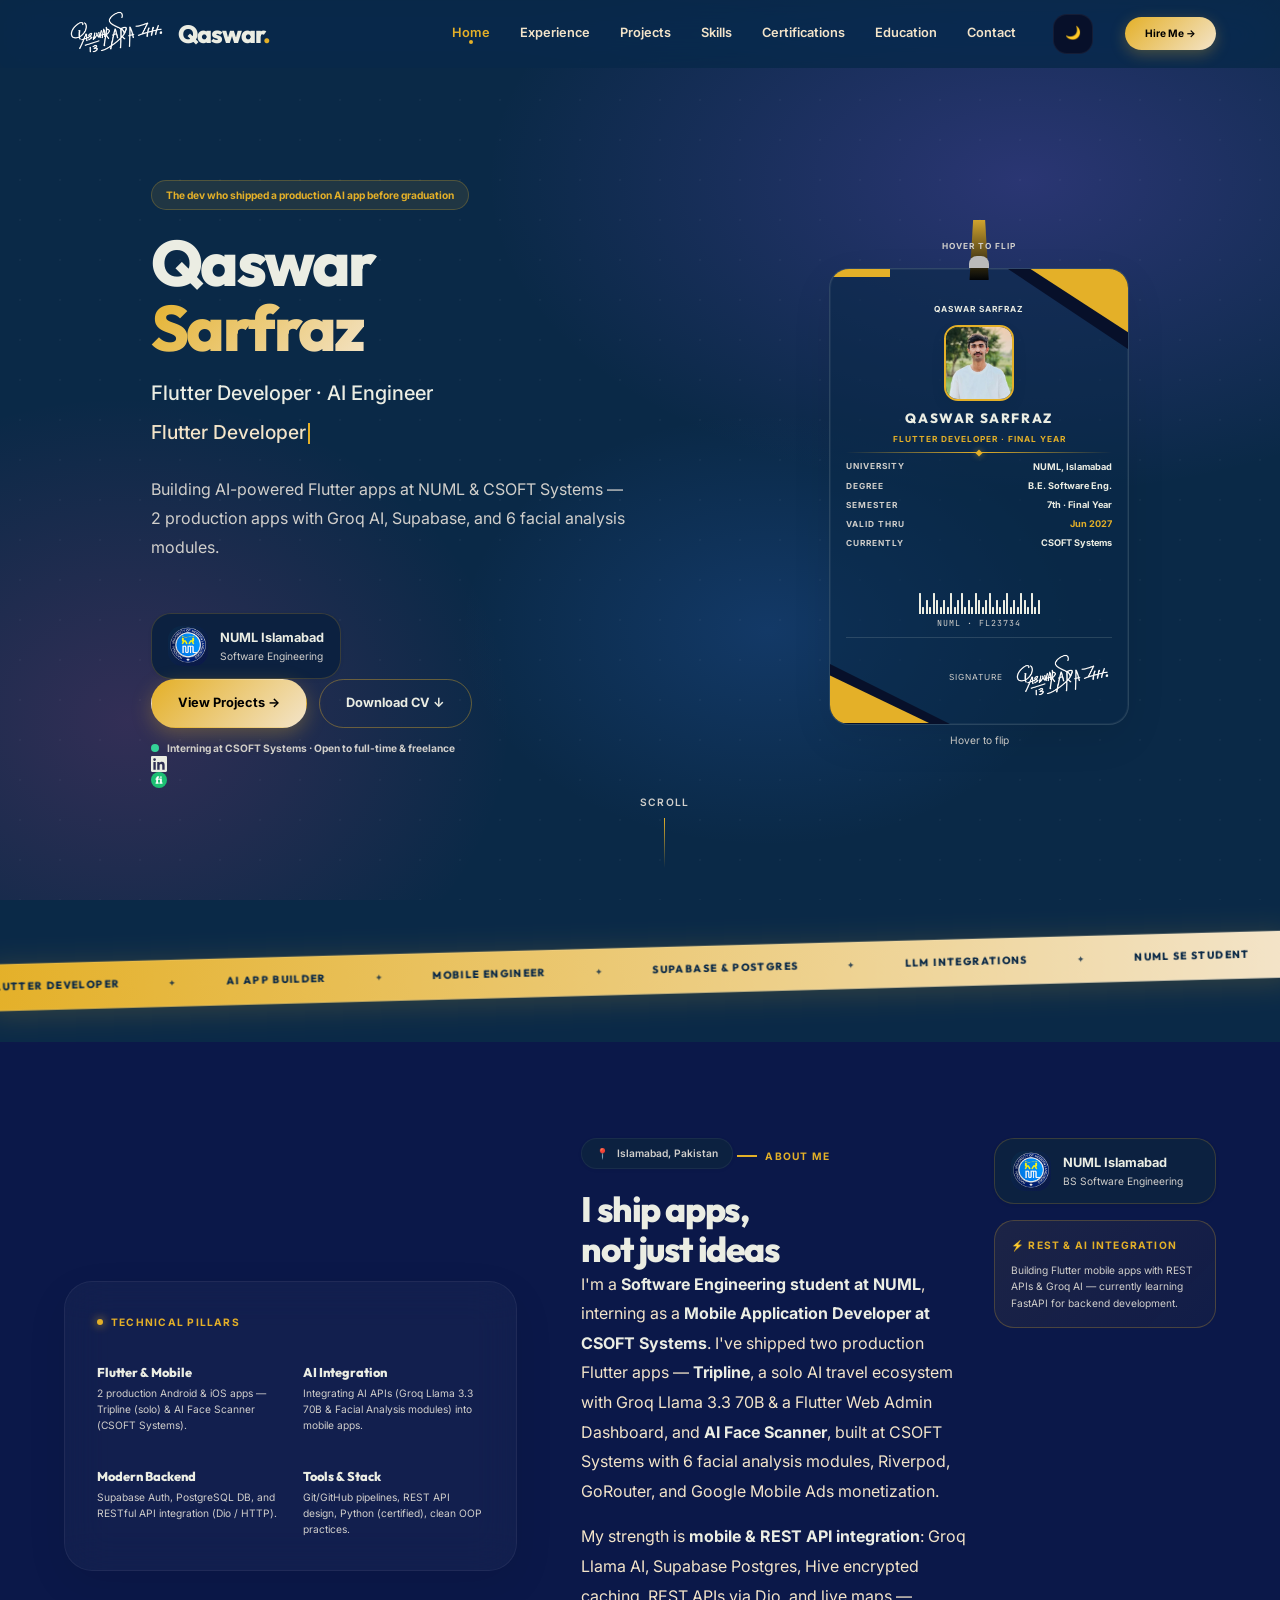
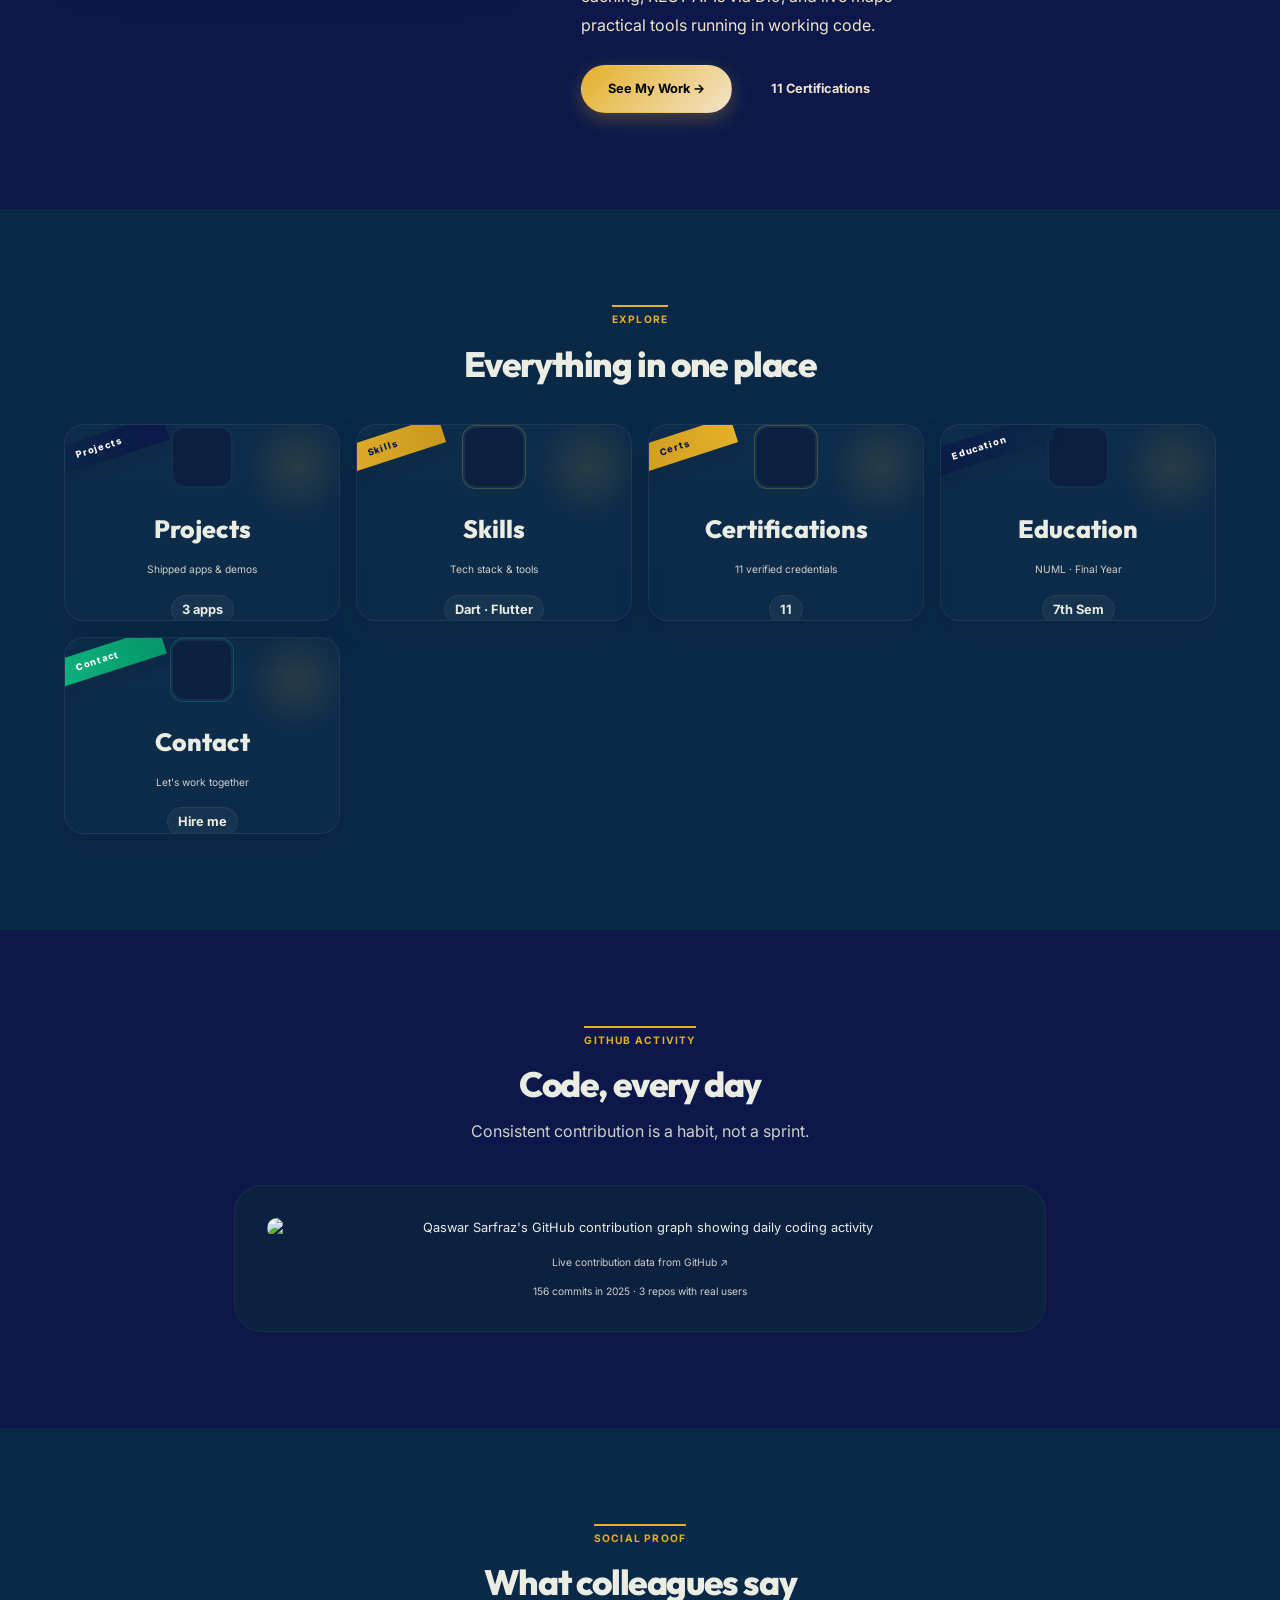
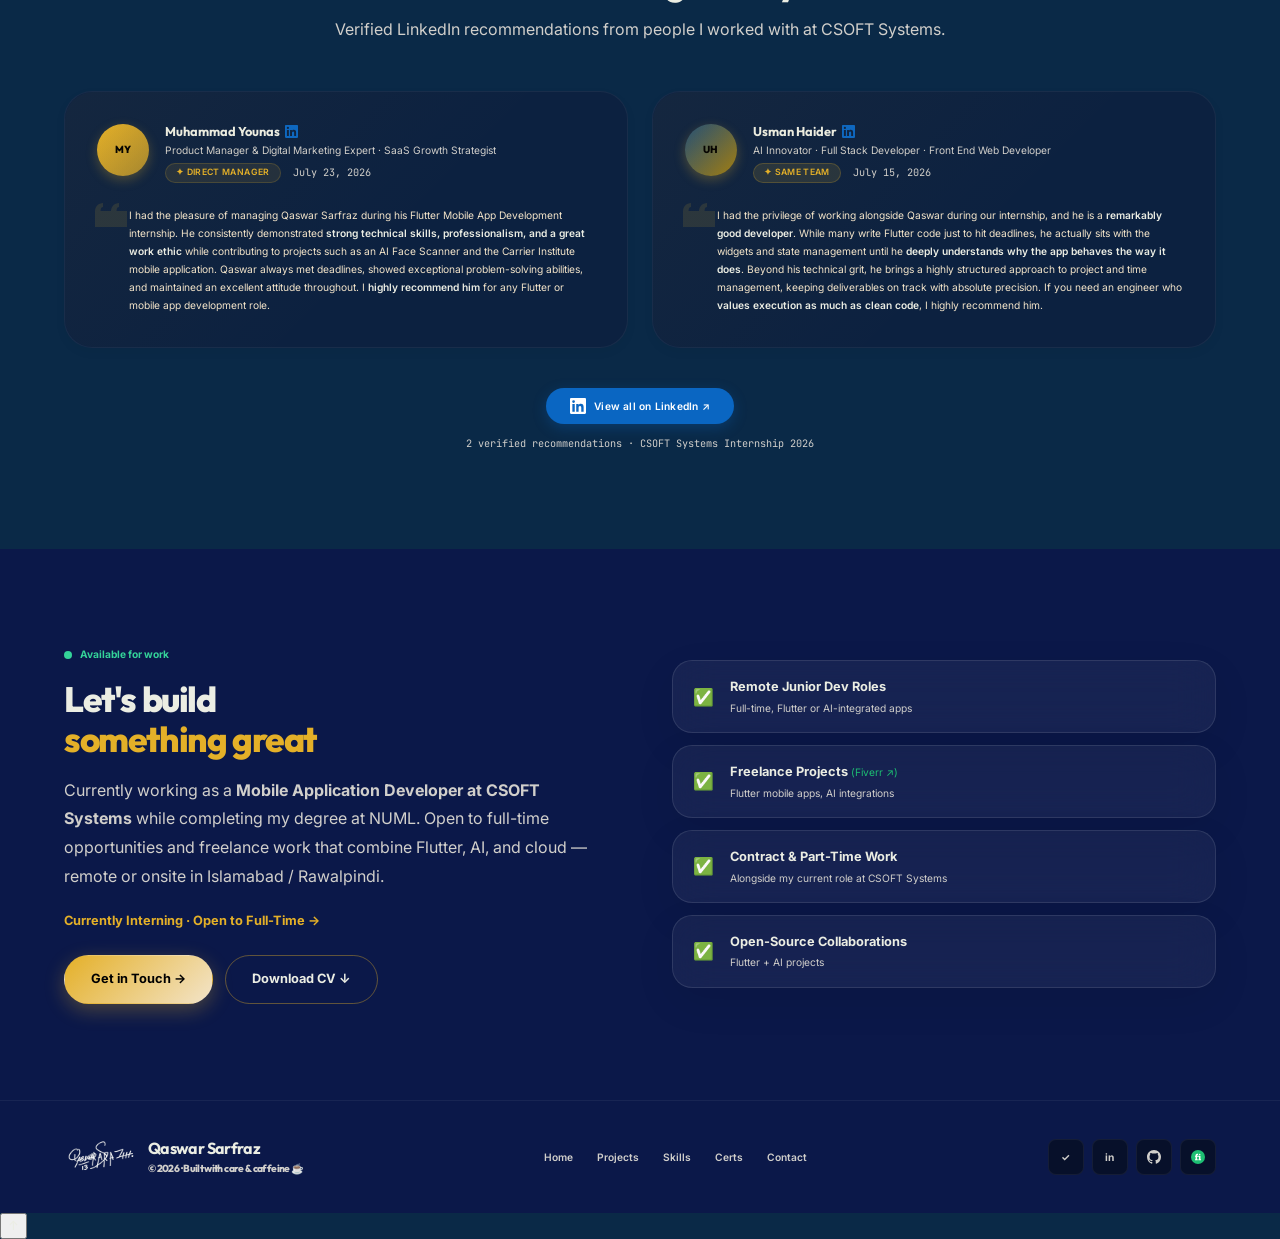
==== index.html @ ddf3658f "Complete portfolio release with Web3Forms contact, assets, resume and responsive design" ====
<!DOCTYPE html>
<html lang="en" data-theme="dark">

<head>
  <meta charset="UTF-8">
  <meta name="viewport" content="width=device-width, initial-scale=1.0">
  <title>Qaswar Sarfraz — Flutter Developer &amp; AI Engineer | Islamabad</title>
  <meta name="description"
    content="Flutter Developer &amp; AI Engineer based in Islamabad. Shipped Trip Line solo in 6 weeks with a live AI backend. Now building at CSOFT Systems.">
  <meta name="author" content="Qaswar Sarfraz">
  <meta name="keywords"
    content="Flutter developer Pakistan, AI engineer Islamabad, Dart developer, mobile app developer, Supabase Flutter, LLM integration">
  <meta name="robots" content="index, follow">
  <link rel="canonical" href="https://qaswarsarfraz.vercel.app">

  <!-- ══ OPEN GRAPH / SOCIAL ══ -->
  <meta property="og:type" content="website">
  <meta property="og:url" content="https://qaswarsarfraz.vercel.app">
  <meta property="og:title" content="Qaswar Sarfraz — Flutter Developer &amp; AI Engineer">
  <meta property="og:description"
    content="SE student at NUML building AI-integrated Flutter apps. Shipped Trip Line solo in 6 weeks. 11 industry certifications. Mobile Application Developer at CSOFT Systems.">
  <meta property="og:image" content="https://qaswarsarfraz.vercel.app/assets/og-image.png">
  <meta property="og:image:width" content="1200">
  <meta property="og:image:height" content="630">
  <meta property="og:site_name" content="Qaswar Sarfraz Portfolio">
  <meta property="og:locale" content="en_US">

  <!-- ══ TWITTER CARD ══ -->
  <meta name="twitter:card" content="summary_large_image">
  <meta name="twitter:title" content="Qaswar Sarfraz — Flutter Developer &amp; AI Engineer">
  <meta name="twitter:description" content="Building AI-integrated Flutter apps. Available July 2026.">
  <meta name="twitter:image" content="https://qaswarsarfraz.vercel.app/assets/og-image.png">

  <!-- ══ FAVICON ══ -->
  <link rel="icon" type="image/svg+xml" href="/assets/favicon.svg">
  <link rel="icon" type="image/png" sizes="32x32" href="/assets/favicon-32.png">
  <link rel="apple-touch-icon" href="/assets/apple-touch-icon.png">
  <link rel="manifest" href="/site.webmanifest">
  <meta name="theme-color" content="#0A2947">

  <noscript>
    <style>
      .tw-cursor {
        display: none;
      }

      #typewriter {
        display: inline;
      }

      [data-target]::after {
        content: attr(data-target);
      }
    </style>
  </noscript>

  <!-- ══ FONTS ══ -->
  <link rel="preconnect" href="https://fonts.googleapis.com">
  <link rel="preconnect" href="https://fonts.gstatic.com" crossorigin>
  <link rel="preload" as="style" href="https://fonts.googleapis.com/css2?family=Outfit:wght@700;800;900&display=swap">
  <link
    href="https://fonts.googleapis.com/css2?family=Outfit:wght@300;400;500;600;700;800;900&family=Inter:wght@300;400;500;600;700&family=JetBrains+Mono:wght@400;500&display=swap"
    rel="stylesheet">

  <link rel="stylesheet" href="https://cdn.jsdelivr.net/npm/@tabler/icons-webfont@latest/dist/tabler-icons.min.css">

  <!-- ══ CSS ══ -->
  <link rel="stylesheet" href="tokens.css">
  <link rel="stylesheet" href="base.css">
  <link rel="stylesheet" href="nav.css">
  <link rel="stylesheet" href="home.css">
  <link rel="stylesheet" href="pages.css">

  <script type="application/ld+json">
  {
    "@context": "https://schema.org",
    "@type": "Person",
    "name": "Qaswar Sarfraz",
    "jobTitle": "Flutter Developer & AI Engineer",
    "description": "Software Engineering student at NUML Islamabad building production Flutter apps with real AI integration.",
    "url": "https://qaswarsarfraz.vercel.app",
    "email": "qaswarsofttec@gmail.com",
    "address": {
      "@type": "PostalAddress",
      "addressLocality": "Islamabad",
      "addressCountry": "PK"
    },
    "alumniOf": {
      "@type": "CollegeOrUniversity",
      "name": "National University of Modern Languages",
      "url": "https://numl.edu.pk"
    },
    "knowsAbout": ["Flutter", "Dart", "AI Integration", "Supabase", "LLM APIs", "Groq", "Llama", "PostgreSQL", "Java", "Python"],
    "sameAs": [
      "https://linkedin.com/in/qaswar-sarfraz-051111313",
      "https://github.com/QaswarSarfrazcodes"
    ]
  }
  </script>
</head>

<body data-page="home">

  <div id="progress-bar" role="progressbar" aria-hidden="true"></div>
  <a href="#main" class="skip-link">Skip to main content</a>

  <nav id="navbar" role="navigation" aria-label="Main navigation">
    <div class="nav-inner">
      <a href="index.html" class="nav-logo" aria-label="Qaswar Sarfraz — Home">
        <img src="assets/signaturewhite.png" alt="" class="logo-signature logo-signature--white" aria-hidden="true" width="120"
          height="68" />
        <img src="assets/signatureblack.png" alt="" class="logo-signature logo-signature--black" aria-hidden="true" width="120"
          height="68" />
        <span>Qaswar<span class="nav-logo-dot" aria-hidden="true">.</span></span>
      </a>
      <ul class="nav-links" role="list">
        <li><a href="index.html"          class="nav-link" data-page="home">Home</a></li>
        <li><a href="experience.html"     class="nav-link" data-page="experience">Experience</a></li>
        <li><a href="projects.html"       class="nav-link" data-page="projects">Projects</a></li>
        <li><a href="skills.html"         class="nav-link" data-page="skills">Skills</a></li>
        <li><a href="certifications.html" class="nav-link" data-page="certs">Certifications</a></li>
        <li><a href="education.html"      class="nav-link" data-page="education">Education</a></li>
        <li><a href="contact.html"        class="nav-link" data-page="contact">Contact</a></li>
      </ul>
      <button id="themeToggle" class="theme-toggle" aria-label="Switch to light mode">🌙</button>
      <a href="contact.html" class="btn btn-sm nav-cta hire-me-btn">Hire Me →</a>
      <button class="hamburger" id="hamburger" aria-label="Open navigation menu" aria-expanded="false"
        aria-controls="mobileMenu">
        <span></span><span></span><span></span>
      </button>
    </div>
  </nav>

  <!-- MOBILE MENU -->
  <div class="mobile-menu" id="mobileMenu" role="dialog" aria-modal="true" aria-label="Site navigation">
    <button class="mobile-close" id="mobileClose" aria-label="Close navigation menu">✕</button>
    <ul role="list" class="mobile-menu-list">
      <li><a href="index.html"          class="mobile-link" data-page="home">Home</a></li>
      <li><a href="experience.html"     class="mobile-link" data-page="experience">Experience</a></li>
      <li><a href="projects.html"       class="mobile-link" data-page="projects">Projects</a></li>
      <li><a href="skills.html"         class="mobile-link" data-page="skills">Skills</a></li>
      <li><a href="certifications.html" class="mobile-link" data-page="certs">Certifications</a></li>
      <li><a href="education.html"      class="mobile-link" data-page="education">Education</a></li>
      <li><a href="contact.html"        class="mobile-link" data-page="contact">Contact</a></li>
    </ul>
    <div class="mobile-menu-bottom">
      <a href="mailto:qaswarsofttec@gmail.com" class="mobile-social-btn" aria-label="Send email to Qaswar">✉</a>
      <a href="https://linkedin.com/in/qaswar-sarfraz-051111313" target="_blank" rel="noopener noreferrer me"
        class="mobile-social-btn" aria-label="Qaswar on LinkedIn">in</a>
      <a href="https://github.com/QaswarSarfrazcodes" target="_blank" rel="noopener noreferrer me"
        class="mobile-social-btn" aria-label="Qaswar on GitHub">
        <svg width="15" height="15" viewBox="0 0 24 24" fill="currentColor" aria-hidden="true">
          <path
            d="M12 0C5.374 0 0 5.373 0 12c0 5.302 3.438 9.8 8.207 11.387.599.111.793-.261.793-.577v-2.234c-3.338.726-4.033-1.416-4.033-1.416-.546-1.387-1.333-1.756-1.333-1.756-1.089-.745.083-.729.083-.729 1.205.084 1.839 1.237 1.839 1.237 1.07 1.834 2.807 1.304 3.492.997.107-.775.418-1.305.762-1.604-2.665-.305-5.467-1.334-5.467-5.931 0-1.311.469-2.381 1.236-3.221-.124-.303-.535-1.524.117-3.176 0 0 1.008-.322 3.301 1.23A11.509 11.509 0 0112 5.803c1.02.005 2.047.138 3.006.404 2.291-1.552 3.297-1.23 3.297-1.23.653 1.653.242 2.874.118 3.176.77.84 1.235 1.911 1.235 3.221 0 4.609-2.807 5.624-5.479 5.921.43.372.823 1.102.823 2.222v3.293c0 .319.192.694.801.576C20.566 21.797 24 17.3 24 12c0-6.627-5.373-12-12-12z" />
        </svg>
      </a>
      <a href="https://www.fiverr.com/s/gDerbGL" target="_blank" rel="noopener noreferrer me" class="mobile-social-btn"
        aria-label="Qaswar on Fiverr">
        <svg width="15" height="15" viewBox="0 0 508.02 508.02" fill="none" xmlns="http://www.w3.org/2000/svg"
          aria-hidden="true">
          <circle cx="254.01" cy="254.01" r="254.01" fill="#1dbf73" />
          <circle cx="315.97" cy="162.19" r="26.87" fill="#fff" />
          <path
            d="M345.87,207.66h-123V199.6c0-15.83,15.83-16.13,23.89-16.13,9.25,0,13.44.9,13.44.9v-43.6a155.21,155.21,0,0,0-19.71-1.19c-25.68,0-73.16,7.16-73.16,61.51V208h-22.4v40.31h22.4v85.1h-20.9v40.31H247.34V333.37H222.85v-85.1H290v85.1H269.13v40.31h97.65V333.37H345.87Z"
            transform="translate(-1.83 -0.98)" fill="#fff" />
        </svg>
      </a>
      <button id="themeToggleMobile" class="mobile-social-btn" aria-label="Toggle color theme">🌙</button>
    </div>
  </div>

  <main id="main">

    <!-- ═══════════════════ HERO ═══════════════════ -->
    <section id="hero" class="hero-section" aria-labelledby="hero-heading">
      <div id="particles-js" aria-hidden="true"></div>
      <div class="hero-mesh" aria-hidden="true"></div>
      <div class="hero-dots" aria-hidden="true"></div>
      <div class="container hero-container">

        <!-- LEFT -->
        <div class="hero-left">
          <div class="hero-eyebrow">
            The dev who shipped a production AI app before graduation
          </div>
          <h1 id="hero-heading" class="hero-name">
            Qaswar<br><span class="accent">Sarfraz</span>
          </h1>
          <p class="hero-role-static">Flutter Developer · AI Engineer</p>
          <p class="hero-role" aria-live="polite" aria-atomic="true">
            <span id="typewriter">Flutter Developer</span><span class="tw-cursor" aria-hidden="true"></span>
          </p>
          <p class="hero-desc">
            Building AI-powered Flutter apps at NUML & CSOFT Systems — 2 production apps with Groq AI, Supabase, and 6 facial analysis modules.
          </p>
          <div class="numl-card">
            <div class="numl-icon">
              <img src="assets/numllogo.png" alt="NUML logo" loading="lazy" width="40" height="40" class="numl-icon-img" />
            </div>
            <div class="numl-info">
              <div class="numl-name">NUML Islamabad</div>
              <div class="numl-sub">Software Engineering</div>
            </div>
          </div>
          <div class="hero-ctas">
            <a href="projects.html" class="btn btn-primary">View Projects →</a>
            <a href="resume/Qaswar_Sarfraz_Resume.pdf" download class="btn btn-outline">Download CV ↓</a>
          </div>
          <div class="hero-availability">
            <span class="status-dot" aria-hidden="true"></span>
            <span>Interning at CSOFT Systems · Open to full-time &amp; freelance</span>
          </div>
          <div class="hero-social-links">
            <a href="https://linkedin.com/in/qaswar-sarfraz-051111313" target="_blank" rel="noopener noreferrer me"
              class="hero-social-link" aria-label="Qaswar on LinkedIn">
              <svg width="16" height="16" viewBox="0 0 24 24" fill="currentColor" aria-hidden="true">
                <path
                  d="M20.447 20.452h-3.554v-5.569c0-1.328-.027-3.037-1.852-3.037-1.853 0-2.136 1.445-2.136 2.939v5.667H9.351V9h3.414v1.561h.046c.477-.9 1.637-1.85 3.37-1.85 3.601 0 4.267 2.37 4.267 5.455v6.286zM5.337 7.433a2.062 2.062 0 01-2.063-2.065 2.064 2.064 0 112.063 2.065zm1.782 13.019H3.555V9h3.564v11.452zM22.225 0H1.771C.792 0 0 .774 0 1.729v20.542C0 23.227.792 24 1.771 24h20.451C23.2 24 24 23.227 24 22.271V1.729C24 .774 23.2 0 22.222 0h.003z" />
              </svg>
            </a>
            <a href="https://www.fiverr.com/s/gDerbGL" target="_blank" rel="noopener noreferrer me"
              class="hero-social-link btn-fiverr" aria-label="Qaswar on Fiverr">
              <svg width="16" height="16" viewBox="0 0 508.02 508.02" fill="none" aria-hidden="true">
                <circle cx="254.01" cy="254.01" r="254.01" fill="#1dbf73" />
                <circle cx="315.97" cy="162.19" r="26.87" fill="#fff" />
                <path
                  d="M345.87,207.66h-123V199.6c0-15.83,15.83-16.13,23.89-16.13,9.25,0,13.44.9,13.44.9v-43.6a155.21,155.21,0,0,0-19.71-1.19c-25.68,0-73.16,7.16-73.16,61.51V208h-22.4v40.31h22.4v85.1h-20.9v40.31H247.34V333.37H222.85v-85.1H290v85.1H269.13v40.31h97.65V333.37H345.87Z"
                  transform="translate(-1.83 -0.98)" fill="#fff" />
              </svg>
            </a>
          </div>
        </div>

        <!-- RIGHT: Interactive 3D ID Profile Card -->
        <div class="hero-visual" aria-label="Qaswar profile card — hover to flip">
          <div class="id-card-wrapper" data-reveal="scale">
            <p class="id-card-hint" aria-hidden="true">Hover to flip</p>
            <div class="lanyard-clip"></div>
            <div class="lanyard"></div>
            <div class="id-card-inner">

              <!-- FRONT CARD -->
              <div class="id-card-side front">
                <div class="accent-top"></div>
                <div class="accent-top-left"></div>
                <div class="accent-bottom"></div>

                <div class="idc-face">
                  <div class="idc-logo-row">
                    <span class="idc-logo-text">Qaswar Sarfraz</span>
                  </div>

                  <div class="idc-photo">
                    <img src="assets/qaswar profile picture.jpeg" alt="Qaswar Sarfraz" class="idc-photo-img" loading="eager"
                      fetchpriority="high" decoding="sync">
                  </div>

                  <div class="idc-name-block">
                    <div class="idc-name">Qaswar Sarfraz</div>
                    <div class="idc-role">Flutter Developer · Final Year</div>
                  </div>

                  <div class="idc-rule"></div>

                  <div class="idc-info">
                    <div class="idc-info-row">
                      <span class="idc-info-label">University</span>
                      <span class="idc-info-value">NUML, Islamabad</span>
                    </div>
                    <div class="idc-info-row">
                      <span class="idc-info-label">Degree</span>
                      <span class="idc-info-value">B.E. Software Eng.</span>
                    </div>
                    <div class="idc-info-row">
                      <span class="idc-info-label">Semester</span>
                      <span class="idc-info-value">7th · Final Year</span>
                    </div>
                    <div class="idc-info-row">
                      <span class="idc-info-label">Valid Thru</span>
                      <span class="idc-info-value idc-gold">Jun 2027</span>
                    </div>
                    <div class="idc-info-row">
                      <span class="idc-info-label">Currently</span>
                      <span class="idc-info-value">CSOFT Systems</span>
                    </div>
                  </div>

                  <div class="idc-barcode-block">
                    <div class="idc-barcode" id="barcode-front"></div>
                    <div class="idc-barcode-num">NUML · FL23734</div>
                  </div>

                  <div class="idc-sig idc-sig--front">
                    <span class="idc-sig-label">Signature</span>
                    <img src="assets/signaturewhite.png" alt="Qaswar Sarfraz signature" class="idc-sig-img idc-sig-img--white"
                      loading="lazy" />
                    <img src="assets/signatureblack.png" alt="Qaswar Sarfraz signature" class="idc-sig-img idc-sig-img--black"
                      loading="lazy" />
                  </div>
                </div>
              </div>

              <!-- BACK CARD -->
              <div class="id-card-side back">
                <div class="accent-top"></div>
                <div class="accent-top-left"></div>
                <div class="accent-bottom"></div>

                <div class="idc-face idc-face--back">
                  <div class="idc-logo-row">
                    <span class="idc-logo-text">Qaswar Sarfraz</span>
                  </div>

                  <div class="idc-back-title">Skills &amp; Info</div>
                  <div class="idc-rule"></div>

                  <div class="idc-terms">
                    <div class="idc-term">
                      <div class="idc-term-dot"></div>
                      <div class="idc-term-text">Flutter &amp; Dart — 2 production apps (Android &amp; iOS)</div>
                    </div>
                    <div class="idc-term">
                      <div class="idc-term-dot"></div>
                      <div class="idc-term-text">AI — Groq Llama 3.3 70B, 6 facial CV modules, Riverpod</div>
                    </div>
                    <div class="idc-term">
                      <div class="idc-term-dot"></div>
                      <div class="idc-term-text">Backend — Supabase, PostgreSQL RLS, Hive, Dio REST</div>
                    </div>
                    <div class="idc-term">
                      <div class="idc-term-dot"></div>
                      <div class="idc-term-text">Tools — Git, Android Studio, Flutter Map, GoRouter</div>
                    </div>
                    <div class="idc-term">
                      <div class="idc-term-dot"></div>
                      <div class="idc-term-text">11 verified certifications · IBM, Michigan, Google, Meta</div>
                    </div>
                  </div>

                  <div class="idc-contact">
                    <div class="idc-contact-label">Contact</div>
                    <div class="idc-contact-value">qaswarsofttec@gmail.com</div>
                    <div class="idc-contact-link">linkedin.com/in/qaswar-sarfraz-051111313</div>
                    <div class="idc-contact-link">github.com/QaswarSarfrazcodes</div>
                  </div>

                  <div class="idc-sig idc-sig--back">
                    <span class="idc-sig-label">Signature</span>
                    <img src="assets/signaturewhite.png" alt="Qaswar Sarfraz signature" class="idc-sig-img idc-sig-img--white"
                      loading="lazy" />
                    <img src="assets/signatureblack.png" alt="Qaswar Sarfraz signature" class="idc-sig-img idc-sig-img--black"
                      loading="lazy" />
                  </div>
                </div>
              </div>

            </div>
          </div>
        </div>

      </div>
      <div class="scroll-hint" aria-hidden="true">
        <span>Scroll</span>
        <div class="scroll-line"></div>
      </div>
    </section>

    <!-- ── MOVING BRAND TICKER ── -->
    <div class="ticker-clip" aria-hidden="true">
      <div class="moving-ticker-wrap">
        <div class="moving-ticker-track">
          <div class="moving-ticker-list">
            <span>Flutter Developer</span>
            <span class="ticker-dot">✦</span>
            <span>AI App Builder</span>
            <span class="ticker-dot">✦</span>
            <span>Mobile Engineer</span>
            <span class="ticker-dot">✦</span>
            <span>Supabase &amp; Postgres</span>
            <span class="ticker-dot">✦</span>
            <span>LLM Integrations</span>
            <span class="ticker-dot">✦</span>
            <span>NUML SE Student</span>
            <span class="ticker-dot">✦</span>
          </div>
          <div class="moving-ticker-list" aria-hidden="true">
            <span>Flutter Developer</span>
            <span class="ticker-dot">✦</span>
            <span>AI App Builder</span>
            <span class="ticker-dot">✦</span>
            <span>Mobile Engineer</span>
            <span class="ticker-dot">✦</span>
            <span>Supabase &amp; Postgres</span>
            <span class="ticker-dot">✦</span>
            <span>LLM Integrations</span>
            <span class="ticker-dot">✦</span>
            <span>NUML SE Student</span>
            <span class="ticker-dot">✦</span>
          </div>
        </div>
      </div>
    </div>

    <!-- ═══════════════════ ABOUT TEASER ═══════════════════ -->
    <section id="about" class="section section-alt" aria-labelledby="about-heading">
      <div class="container">
        <div class="about-grid">
          <div class="pillars-card" data-reveal="left">
            <div class="pillars-header">
              <div class="pillars-dot"></div>
              <span>Technical Pillars</span>
            </div>
            <div class="pillars-grid">
              <div class="pillar-item">
                <span class="pillar-icon"><i class="ti ti-device-mobile" aria-hidden="true"></i></span>
                <h3 class="pillar-title">Flutter &amp; Mobile</h3>
                <p class="pillar-desc">2 production Android &amp; iOS apps — Tripline (solo) &amp; AI Face Scanner (CSOFT Systems).
                </p>
              </div>
              <div class="pillar-item">
                <span class="pillar-icon"><i class="ti ti-brain" aria-hidden="true"></i></span>
                <h3 class="pillar-title">AI Integration</h3>
                <p class="pillar-desc">Integrating AI APIs (Groq Llama 3.3 70B &amp; Facial Analysis modules) into mobile apps.
                </p>
              </div>
              <div class="pillar-item">
                <span class="pillar-icon"><i class="ti ti-bolt" aria-hidden="true"></i></span>
                <h3 class="pillar-title">Modern Backend</h3>
                <p class="pillar-desc">Supabase Auth, PostgreSQL DB, and RESTful API integration (Dio / HTTP).</p>
              </div>
              <div class="pillar-item">
                <span class="pillar-icon"><i class="ti ti-tool" aria-hidden="true"></i></span>
                <h3 class="pillar-title">Tools &amp; Stack</h3>
                <p class="pillar-desc">Git/GitHub pipelines, REST API design, Python (certified), clean OOP practices.</p>
              </div>
            </div>
          </div>
          <div>
            <div class="about-content-grid">
              <div>
                <div class="location-pill">
                  <span aria-hidden="true">📍</span> Islamabad, Pakistan
                </div>
                <div class="section-eyebrow">About Me</div>
                <h2 id="about-heading" class="section-title">I ship apps,<br>not just ideas</h2>
                <p class="about-para">I'm a <strong>Software Engineering student at NUML</strong>, interning as a
                  <strong>Mobile Application Developer at CSOFT Systems</strong>. I've shipped two production Flutter apps — <strong>Tripline</strong>, a solo AI travel ecosystem with Groq Llama 3.3 70B &amp; a Flutter Web Admin Dashboard, and <strong>AI Face Scanner</strong>, built at CSOFT Systems with 6 facial analysis modules, Riverpod, GoRouter, and Google Mobile Ads monetization.</p>
                <p class="about-para">My strength is <strong>mobile &amp; REST API integration</strong>: Groq Llama AI, Supabase Postgres, Hive encrypted caching, REST APIs via Dio, and live maps — practical tools running in working code.</p>
                <div class="hero-ctas about-ctas">
                  <a href="projects.html" class="btn btn-primary">See My Work →</a>
                  <a href="certifications.html" class="btn btn-ghost">11 Certifications</a>
                </div>
              </div>
              <div class="about-sidebar">
                <div class="numl-card">
                  <div class="numl-icon">
                    <img src="assets/numllogo.png" alt="" aria-hidden="true" loading="lazy" width="40" height="40"
                      class="numl-icon-img">
                  </div>
                  <div class="numl-info">
                    <div class="numl-name">NUML Islamabad</div>
                    <div class="numl-sub">BS Software Engineering</div>
                  </div>
                </div>
                <div class="ai-native-badge">
                  <div class="ai-native-badge__label">⚡ REST &amp; AI Integration</div>
                  <div class="ai-native-badge__body">Building Flutter mobile apps with REST APIs &amp; Groq AI — currently learning FastAPI for backend development.</div>
                </div>
              </div>
            </div>
          </div>
        </div>
      </div>
    </section>

    <!-- ═══════════════════ QUICK NAV CARDS ═══════════════════ -->
    <section class="section" aria-label="Site sections">
      <div class="container">
        <div class="section-hd center" data-reveal>
          <div class="section-eyebrow">Explore</div>
          <h2 class="section-title">Everything in one place</h2>
        </div>
        <div class="quick-grid stagger" data-reveal>
          <a href="projects.html" class="quick-card quick-card--projects" aria-label="View my projects">
            <div class="ribbon">Projects</div>
            <div class="card-icon-wrap" aria-hidden="true"><span style="font-size:2.2rem;">🚀</span></div>
            <h3>Projects</h3>
            <p>Shipped apps &amp; demos</p>
            <div class="card-footer"><span class="pill">3 apps</span></div>
          </a>

          <a href="skills.html" class="quick-card quick-card--skills" aria-label="See my tech skills">
            <div class="ribbon">Skills</div>
            <div class="card-icon-wrap" aria-hidden="true"><img src="assets/profileapp.png" alt="Skills logo" loading="lazy" />
            </div>
            <h3>Skills</h3>
            <p>Tech stack &amp; tools</p>
            <div class="card-footer"><span class="pill">Dart · Flutter</span></div>
          </a>

          <a href="certifications.html" class="quick-card quick-card--certs" aria-label="View my certifications">
            <div class="ribbon">Certs</div>
            <div class="card-icon-wrap" aria-hidden="true"><span style="font-size:2.2rem;">📜</span></div>
            <h3>Certifications</h3>
            <p>11 verified credentials</p>
            <div class="card-footer"><span class="pill">11</span></div>
          </a>

          <a href="education.html" class="quick-card quick-card--education" aria-label="My education at NUML">
            <div class="ribbon">Education</div>
            <div class="card-icon-wrap" aria-hidden="true"><img src="assets/numllogo.png" alt="NUML logo" loading="lazy" />
            </div>
            <h3>Education</h3>
            <p>NUML · Final Year</p>
            <div class="card-footer"><span class="pill">7th Sem</span></div>
          </a>

          <a href="contact.html" class="quick-card quick-card--contact" aria-label="Let's work together">
            <div class="ribbon">Contact</div>
            <div class="card-icon-wrap" aria-hidden="true"><img src="assets/qaswar profile picture.jpeg" alt="Contact avatar" loading="lazy" />
            </div>
            <h3>Contact</h3>
            <p>Let's work together</p>
            <div class="card-footer"><span class="pill">Hire me</span></div>
          </a>
        </div>
      </div>
    </section>

    <!-- ═══════════════════ GITHUB ACTIVITY ═══════════════════ -->
    <section class="section section-alt" aria-labelledby="activity-heading">
      <div class="container container--narrow">
        <div class="section-hd center" data-reveal>
          <div class="section-eyebrow">GitHub Activity</div>
          <h2 id="activity-heading" class="section-title">Code, every day</h2>
          <p class="section-desc">Consistent contribution is a habit, not a sprint.</p>
        </div>
        <div class="github-activity-card" data-reveal>
          <img src="https://ghchart.rshah.org/38BDF8/QaswarSarfrazcodes"
            alt="Qaswar Sarfraz's GitHub contribution graph showing daily coding activity" loading="lazy"
            decoding="async" class="github-chart-img">
          <p class="github-activity-caption">Live contribution data
            from <a href="https://github.com/QaswarSarfrazcodes" target="_blank" rel="noopener noreferrer"
              class="link-accent">GitHub ↗</a></p>
          <p class="github-context">
            156 commits in 2025 · 3 repos with real users
          </p>
        </div>
      </div>
    </section>

    <!-- ═══════════════════ LINKEDIN RECOMMENDATIONS ═══════════════════ -->
    <section class="section" id="recommendations" aria-labelledby="recs-heading">
      <div class="container">
        <div class="section-hd center" data-reveal>
          <div class="section-eyebrow">Social Proof</div>
          <h2 id="recs-heading" class="section-title">What colleagues say</h2>
          <p class="section-desc">Verified LinkedIn recommendations from people I worked with at CSOFT Systems.</p>
        </div>

        <div class="recs-grid" data-reveal>

          <!-- Recommendation 01: Muhammad Younas (Manager) -->
          <article class="rec-card">
            <div class="rec-card-top">
              <div class="rec-avatar" aria-hidden="true">MY</div>
              <div class="rec-meta">
                <a href="https://www.linkedin.com/recs/received/?senderId=muhammad-younas-60a8b944"
                   target="_blank" rel="noopener noreferrer" class="rec-name">
                  Muhammad Younas
                  <svg class="rec-li-icon" width="13" height="13" viewBox="0 0 24 24" fill="currentColor" aria-hidden="true"><path d="M20.447 20.452h-3.554v-5.569c0-1.328-.027-3.037-1.852-3.037-1.853 0-2.136 1.445-2.136 2.939v5.667H9.351V9h3.414v1.561h.046c.477-.9 1.637-1.85 3.37-1.85 3.601 0 4.267 2.37 4.267 5.455v6.286zM5.337 7.433a2.062 2.062 0 01-2.063-2.065 2.064 2.064 0 112.063 2.065zm1.782 13.019H3.555V9h3.564v11.452zM22.225 0H1.771C.792 0 0 .774 0 1.729v20.542C0 23.227.792 24 1.771 24h20.451C23.2 24 24 23.227 24 22.271V1.729C24 .774 23.2 0 22.222 0h.003z"/></svg>
                </a>
                <div class="rec-title">Product Manager &amp; Digital Marketing Expert · SaaS Growth Strategist</div>
                <div class="rec-relation">
                  <span class="rec-badge rec-badge--manager">✦ Direct Manager</span>
                  <span class="rec-date">July 23, 2026</span>
                </div>
              </div>
            </div>
            <div class="rec-quote-wrap">
              <svg class="rec-quote-mark" width="32" height="24" viewBox="0 0 32 24" fill="none" aria-hidden="true">
                <path d="M8 0C3.6 0 0 3.6 0 8v16h16V8H5.6C5.6 5.6 6.4 4 8 4V0zm16 0c-4.4 0-8 3.6-8 8v16h16V8h-10.4C21.6 5.6 22.4 4 24 4V0z" fill="currentColor" opacity=".12"/>
              </svg>
              <blockquote class="rec-quote">
                I had the pleasure of managing Qaswar Sarfraz during his Flutter Mobile App Development internship. He consistently demonstrated <strong>strong technical skills, professionalism, and a great work ethic</strong> while contributing to projects such as an AI Face Scanner and the Carrier Institute mobile application. Qaswar always met deadlines, showed exceptional problem-solving abilities, and maintained an excellent attitude throughout. I <strong>highly recommend him</strong> for any Flutter or mobile app development role.
              </blockquote>
            </div>
          </article>

          <!-- Recommendation 02: Usman Haider (Peer / Same Team) -->
          <article class="rec-card">
            <div class="rec-card-top">
              <div class="rec-avatar rec-avatar--peer" aria-hidden="true">UH</div>
              <div class="rec-meta">
                <a href="https://www.linkedin.com/recs/received/?senderId=usman-haider-5010b73a2"
                   target="_blank" rel="noopener noreferrer" class="rec-name">
                  Usman Haider
                  <svg class="rec-li-icon" width="13" height="13" viewBox="0 0 24 24" fill="currentColor" aria-hidden="true"><path d="M20.447 20.452h-3.554v-5.569c0-1.328-.027-3.037-1.852-3.037-1.853 0-2.136 1.445-2.136 2.939v5.667H9.351V9h3.414v1.561h.046c.477-.9 1.637-1.85 3.37-1.85 3.601 0 4.267 2.37 4.267 5.455v6.286zM5.337 7.433a2.062 2.062 0 01-2.063-2.065 2.064 2.064 0 112.063 2.065zm1.782 13.019H3.555V9h3.564v11.452zM22.225 0H1.771C.792 0 0 .774 0 1.729v20.542C0 23.227.792 24 1.771 24h20.451C23.2 24 24 23.227 24 22.271V1.729C24 .774 23.2 0 22.222 0h.003z"/></svg>
                </a>
                <div class="rec-title">AI Innovator · Full Stack Developer · Front End Web Developer</div>
                <div class="rec-relation">
                  <span class="rec-badge rec-badge--peer">✦ Same Team</span>
                  <span class="rec-date">July 15, 2026</span>
                </div>
              </div>
            </div>
            <div class="rec-quote-wrap">
              <svg class="rec-quote-mark" width="32" height="24" viewBox="0 0 32 24" fill="none" aria-hidden="true">
                <path d="M8 0C3.6 0 0 3.6 0 8v16h16V8H5.6C5.6 5.6 6.4 4 8 4V0zm16 0c-4.4 0-8 3.6-8 8v16h16V8h-10.4C21.6 5.6 22.4 4 24 4V0z" fill="currentColor" opacity=".12"/>
              </svg>
              <blockquote class="rec-quote">
                I had the privilege of working alongside Qaswar during our internship, and he is a <strong>remarkably good developer</strong>. While many write Flutter code just to hit deadlines, he actually sits with the widgets and state management until he <strong>deeply understands why the app behaves the way it does</strong>. Beyond his technical grit, he brings a highly structured approach to project and time management, keeping deliverables on track with absolute precision. If you need an engineer who <strong>values execution as much as clean code</strong>, I highly recommend him.
              </blockquote>
            </div>
          </article>

        </div>

        <div class="recs-footer" data-reveal>
          <a href="https://www.linkedin.com/in/qaswar-sarfraz-051111313" target="_blank" rel="noopener noreferrer"
             class="recs-linkedin-btn" aria-label="View all recommendations on LinkedIn">
            <svg width="16" height="16" viewBox="0 0 24 24" fill="currentColor" aria-hidden="true"><path d="M20.447 20.452h-3.554v-5.569c0-1.328-.027-3.037-1.852-3.037-1.853 0-2.136 1.445-2.136 2.939v5.667H9.351V9h3.414v1.561h.046c.477-.9 1.637-1.85 3.37-1.85 3.601 0 4.267 2.37 4.267 5.455v6.286zM5.337 7.433a2.062 2.062 0 01-2.063-2.065 2.064 2.064 0 112.063 2.065zm1.782 13.019H3.555V9h3.564v11.452zM22.225 0H1.771C.792 0 0 .774 0 1.729v20.542C0 23.227.792 24 1.771 24h20.451C23.2 24 24 23.227 24 22.271V1.729C24 .774 23.2 0 22.222 0h.003z"/></svg>
            View all on LinkedIn ↗
          </a>
          <p class="recs-note">2 verified recommendations · CSOFT Systems Internship 2026</p>
        </div>
      </div>
    </section>

    <!-- ═══════════════════ AVAILABILITY ═══════════════════ -->
    <section class="section avail-section" aria-labelledby="avail-heading">
      <div class="container">
        <div class="avail-grid">
          <div data-reveal="left">
            <div class="avail-status-pill">
              <span class="status-dot" aria-hidden="true"></span> Available for work
            </div>
            <h2 id="avail-heading" class="avail-headline">Let's build<br><span class="accent">something great</span>
            </h2>
            <p class="avail-body">Currently working as a <strong>Mobile Application Developer at CSOFT Systems</strong>
              while completing my degree at NUML. Open to full-time opportunities and freelance work that combine
              Flutter, AI, and cloud — remote or onsite in Islamabad / Rawalpindi.</p>
            <div class="avail-start">Currently Interning · Open to Full-Time →</div>
            <div class="hero-ctas avail-ctas">
              <a href="contact.html" class="btn btn-primary">Get in Touch →</a>
              <a href="resume/Qaswar_Sarfraz_Resume.pdf" download class="btn btn-outline">Download CV ↓</a>
            </div>
          </div>
          <div class="avail-cards" data-reveal="right">
            <div class="avail-card">
              <div class="avail-card-icon" aria-hidden="true">✅</div>
              <div>
                <div class="avail-card-title">Remote Junior Dev Roles</div>
                <div class="avail-card-sub">Full-time, Flutter or AI-integrated apps</div>
              </div>
            </div>
            <a href="https://www.fiverr.com/s/gDerbGL" target="_blank" rel="noopener noreferrer me"
              class="avail-card avail-card--link">
              <div class="avail-card-icon" aria-hidden="true">✅</div>
              <div>
                <div class="avail-card-title">Freelance Projects <span class="fiverr-tag">(Fiverr ↗)</span></div>
                <div class="avail-card-sub">Flutter mobile apps, AI integrations</div>
              </div>
            </a>
            <div class="avail-card">
              <div class="avail-card-icon" aria-hidden="true">✅</div>
              <div>
                <div class="avail-card-title">Contract &amp; Part-Time Work</div>
                <div class="avail-card-sub">Alongside my current role at CSOFT Systems</div>
              </div>
            </div>
            <div class="avail-card">
              <div class="avail-card-icon" aria-hidden="true">✅</div>
              <div>
                <div class="avail-card-title">Open-Source Collaborations</div>
                <div class="avail-card-sub">Flutter + AI projects</div>
              </div>
            </div>
          </div>
        </div>
      </div>
    </section>

  </main>

  <!-- ═══════════════════ FOOTER ═══════════════════ -->
  <footer class="footer" role="contentinfo">
    <div class="container footer-inner">
      <div class="footer-logo">
        <img src="assets/signaturewhite.png" alt="" class="logo-signature logo-signature--white" aria-hidden="true" width="120"
          height="48" loading="lazy" />
        <img src="assets/signatureblack.png" alt="" class="logo-signature logo-signature--black" aria-hidden="true" width="120"
          height="48" loading="lazy" />
        <div>
          <div class="footer-name">Qaswar Sarfraz</div>
          <div class="footer-copy">&copy; 2026 &middot; Built with care &amp; caffeine ☕</div>
        </div>
      </div>
      <nav aria-label="Quick navigation" class="footer-nav">
        <a href="index.html" class="footer-nav-link">Home</a>
        <a href="projects.html" class="footer-nav-link">Projects</a>
        <a href="skills.html" class="footer-nav-link">Skills</a>
        <a href="certifications.html" class="footer-nav-link">Certs</a>
        <a href="contact.html" class="footer-nav-link">Contact</a>
      </nav>
      <nav aria-label="Social links" class="footer-socials">
        <a href="mailto:qaswarsofttec@gmail.com" class="footer-social" aria-label="Email Qaswar">&checkmark;</a>
        <a href="https://linkedin.com/in/qaswar-sarfraz-051111313" target="_blank" rel="noopener noreferrer me"
          class="footer-social" aria-label="Qaswar on LinkedIn">in</a>
        <a href="https://github.com/QaswarSarfrazcodes" target="_blank" rel="noopener noreferrer me"
          class="footer-social" aria-label="Qaswar on GitHub">
          <svg width="14" height="14" viewBox="0 0 24 24" fill="currentColor" aria-hidden="true">
            <path
              d="M12 0C5.374 0 0 5.373 0 12c0 5.302 3.438 9.8 8.207 11.387.599.111.793-.261.793-.577v-2.234c-3.338.726-4.033-1.416-4.033-1.416-.546-1.387-1.333-1.756-1.333-1.756-1.089-.745.083-.729.083-.729 1.205.084 1.839 1.237 1.839 1.237 1.07 1.834 2.807 1.304 3.492.997.107-.775.418-1.305.762-1.604-2.665-.305-5.467-1.334-5.467-5.931 0-1.311.469-2.381 1.236-3.221-.124-.303-.535-1.524.117-3.176 0 0 1.008-.322 3.301 1.23A11.509 11.509 0 0112 5.803c1.02.005 2.047.138 3.006.404 2.291-1.552 3.297-1.23 3.297-1.23.653 1.653.242 2.874.118 3.176.77.84 1.235 1.911 1.235 3.221 0 4.609-2.807 5.624-5.479 5.921.43.372.823 1.102.823 2.222v3.293c0 .319.192.694.801.576C20.566 21.797 24 17.3 24 12c0-6.627-5.373-12-12-12z" />
          </svg>
        </a>
        <a href="https://www.fiverr.com/s/gDerbGL" target="_blank" rel="noopener noreferrer me" class="footer-social"
          aria-label="Qaswar on Fiverr">
          <svg width="14" height="14" viewBox="0 0 508.02 508.02" fill="none" xmlns="http://www.w3.org/2000/svg"
            aria-hidden="true">
            <circle cx="254.01" cy="254.01" r="254.01" fill="#1dbf73" />
            <circle cx="315.97" cy="162.19" r="26.87" fill="#fff" />
            <path
              d="M345.87,207.66h-123V199.6c0-15.83,15.83-16.13,23.89-16.13,9.25,0,13.44.9,13.44.9v-43.6a155.21,155.21,0,0,0-19.71-1.19c-25.68,0-73.16,7.16-73.16,61.51V208h-22.4v40.31h22.4v85.1h-20.9v40.31H247.34V333.37H222.85v-85.1H290v85.1H269.13v40.31h97.65V333.37H345.87Z"
              transform="translate(-1.83 -0.98)" fill="#fff" />
          </svg>
        </a>
      </nav>
    </div>
  </footer>

  <button id="scroll-top" aria-label="Scroll back to top">↑</button>

  <noscript>
    <style>
      [data-reveal] {
        opacity: 1 !important;
        transform: none !important;
      }
    </style>
  </noscript>

  <!-- ═══════════════════ SCRIPTS ═══════════════════ -->
  <script src="https://cdn.jsdelivr.net/npm/particles.js@2.0.0/particles.min.js" defer></script>
  <script src="https://cdn.jsdelivr.net/npm/typed.js@2.0.16/lib/typed.min.js" defer></script>
  <script src="config.js" defer></script>
  <script src="main.js" defer></script>

  <div class="mobile-cta-bar" aria-label="Fixed call to action" role="complementary">
    <a href="contact.html" class="btn btn-primary btn-full" tabindex="0">📧 Hire Me</a>
  </div>
</body>

</html>
---- tokens.css ----
/* ============================================================
   TOKENS.CSS — Design System Variables
   ✏️  CUSTOMIZE HERE: Change colors, fonts, spacing
   ============================================================ */

/* ── LIGHT THEME (default) ── */
:root,
[data-theme="light"] {
  /* Brand Colors — user palette: navy, cream, gold */
  --clr-accent:        #0A2947; /* primary navy */
  --clr-accent-2:      #0B1849; /* deep navy */
  --clr-accent-3:      #E4B028; /* gold */
  --clr-accent-rgb:    10, 41, 71;
  /* Semantic brand aliases */
  --clr-brand-primary:   var(--clr-accent);
  --clr-brand-secondary: var(--clr-accent-2);
  --clr-brand-tertiary:  var(--clr-gold);
  --clr-accent-2-rgb:  11, 24, 73;
  --clr-accent-3-rgb:  228, 176, 40;

  /* Backgrounds — warm cream / off-white */
  --clr-bg:            #F3E4C9; /* cream page background */
  --clr-bg-2:          #EBEDE3; /* off-white surfaces */
  --clr-bg-3:          #F8F6F1;
  --clr-bg-card:       #FFFFFF;
  --clr-bg-card-hover: #F3F0E8;

  /* Borders */
  --clr-border:        rgba(10, 41, 71, 0.06);
  --clr-border-hover:  rgba(228, 176, 40, 0.18);

  /* Text */
  --clr-text:          #0B1849; /* dark navy text */
  --clr-text-2:        #475569;
  --clr-text-muted:    #6B7280;
  --clr-text-on-accent:#FFFFFF;
  /* Border RGB for rgba() usage */
  --clr-border-rgb:    10, 41, 71;

  /* Shadows */
  --shadow-sm:   0 1px 4px rgba(10,41,71,.04);
  --shadow-md:   0 6px 16px rgba(10,41,71,.06);
  --shadow-lg:   0 14px 40px rgba(10,41,71,.08);
  --shadow-card: 0 4px 12px rgba(10,41,71,.04);

  /* Status colors */
  --clr-gold:   #E4B028;
  --clr-teal:   #10B981;
  --clr-blue:   #0B1849;
  --clr-red:    #EF4444;

  /* Nav */
  --nav-bg:     rgba(243,228,201,0.92);
  --nav-border: rgba(10,41,71,0.06);

  /* Glass effect */
  --glass-bg:   rgba(235,237,227,0.70);
  --glass-border: rgba(10,41,71,0.05);
}

/* ── DARK THEME ── */
[data-theme="dark"] {
  /* Brand Colors mapped for dark mode */
  --clr-accent:        #E4B028; /* gold accent on dark */
  --clr-accent-2:      #F3E4C9; /* cream secondary */
  --clr-accent-3:      #0A2947; /* navy as tertiary */
  --clr-accent-rgb:    228, 176, 40;
  --clr-accent-2-rgb:  243, 228, 201;
  --clr-accent-3-rgb:  10, 41, 71;
  /* Semantic brand aliases */
  --clr-brand-primary:   var(--clr-accent);
  --clr-brand-secondary: var(--clr-accent-2);
  --clr-brand-tertiary:  var(--clr-gold);

  /* Backgrounds — deep navy surfaces */
  --clr-bg:            #0A2947;
  --clr-bg-2:          #0B1849;
  --clr-bg-3:          #07102a;
  --clr-bg-card:       #0C2140;
  --clr-bg-card-hover: #0A2947;

  /* Borders */
  --clr-border:        rgba(235,237,227,0.06);
  --clr-border-hover:  rgba(228,176,40,0.18);

  /* Text — light cream on dark bg */
  --clr-text:          #EBEDE3;
  --clr-text-2:        #F3E4C9;
  --clr-text-muted:    #D1CFCB;
  --clr-text-on-accent:#000000;
  /* Border RGB for rgba() usage */
  --clr-border-rgb:    235, 237, 227;

  /* Shadows */
  --shadow-sm:   0 2px 8px rgba(0,0,0,.6);
  --shadow-md:   0 6px 28px rgba(0,0,0,.7);
  --shadow-lg:   0 16px 64px rgba(0,0,0,.8);
  --shadow-card: 0 6px 24px rgba(0,0,0,.6);

  /* Status colors */
  --clr-gold:   #E4B028;
  --clr-teal:   #34D399;
  --clr-blue:   #60A5FA;
  --clr-red:    #F87171;

  /* Nav */
  --nav-bg:     rgba(10,41,71,0.85);
  --nav-border: rgba(235,237,227,0.08);

  /* Glass effect */
  --glass-bg:   rgba(10,41,71,0.72);
  --glass-border: rgba(235,237,227,0.06);

  /* ID card tied to brand tokens */
  --id-accent-top:  var(--clr-bg-3);
  --id-accent-gold: var(--clr-brand-tertiary);
}

/* ── SHARED TOKENS (theme-independent) ── */
:root {
  /* Typography */
  --font-display: 'Outfit', sans-serif;
  --font-body:    'Inter', sans-serif;
  --font-mono:    'JetBrains Mono', monospace;

  /* Letter Spacing */
  --ls-tight:  -0.04em;
  --ls-normal:  0;
  --ls-wide:    0.12em;
  --letter-tight: -0.04em;
  --letter-default: 0;
  --letter-wide: 0.12em;

  /* Font sizes (Major Third scale 1.25×) */
  --fs-2xs:  0.64rem;
  --fs-xs:   0.8rem;
  --fs-sm:   1rem;
  --fs-base: 1.25rem;
  --fs-md:   1.563rem;
  --fs-lg:   1.953rem;
  --fs-xl:   2.441rem;
  --fs-2xl:  3.052rem;
  --fs-3xl:  clamp(2rem, 4vw, 2.75rem);
  --fs-4xl:  clamp(2.5rem, 5.5vw, 3.75rem);
  --fs-hero: clamp(3rem, 7vw, 5rem);

  /* Spacing */
  --sp-1: 4px;   --sp-2: 8px;   --sp-3: 12px;
  --sp-4: 16px;  --sp-5: 20px;  --sp-6: 24px;
  --sp-8: 32px;  --sp-10: 40px; --sp-12: 48px;
  --sp-14: 56px;
  --sp-16: 64px; --sp-20: 80px; --sp-24: 96px;

  /* Border radius */
  --r-sm:   8px;
  --r-md:   14px;
  --r-lg:   20px;
  --r-xl:   28px;
  --r-2xl:  36px;
  --r-full: 9999px;
  --r-card: var(--r-xl);

  /* Transitions */
  --t-fast:     150ms ease;
  --t-base:     250ms ease;
  --t-slow:     400ms ease;
  --t-spring:   350ms cubic-bezier(0.34,1.56,0.64,1);
  --t-entrance: 600ms cubic-bezier(0.16, 1, 0.3, 1);

  /* Shadows & Glows */
  --shadow-sm:      0 1px 4px rgba(0,0,0,.04);
  --shadow-md:      0 6px 16px rgba(0,0,0,.06);
  --shadow-lg:      0 14px 40px rgba(0,0,0,.08);
  --shadow-card:    0 4px 12px rgba(0,0,0,.04);
  --shadow-glow:    0 0 20px rgba(var(--clr-accent-rgb), 0.25);
  --shadow-glow-sm: 0 0 8px rgba(var(--clr-accent-rgb), 0.4);

/* ── STAT ITEM (unified component for hero & about stats) ── */
.stat-item {
  display: flex;
  flex-direction: column;
  align-items: center;
  text-align: center;
  background: var(--clr-bg-card);
  padding: 16px 14px;
  border-radius: var(--r-md);
  color: var(--clr-text);
}
.stat-item .stat-item-n {
  display: block; font-family: var(--font-display);
  font-size: var(--fs-2xl); font-weight: 800; color: var(--clr-accent);
  line-height: 1;
}
.stat-item .stat-item-l {
  display: block; font-size: var(--fs-xs); text-transform: uppercase;
  letter-spacing: var(--letter-wide); color: var(--clr-text-muted); margin-top: 6px;
}

  /* Nav height */
  --nav-h: 68px;

  /* Max widths */
  --max-w: 1200px;
  --max-w-text: 680px;
}

/* ── ACCESSIBILITY: Focus-visible keyboard nav ── */
:focus-visible {
  outline: 2px solid var(--clr-accent);
  outline-offset: 3px;
  border-radius: var(--r-sm);
}

/* ── ACCESSIBILITY: Reduced motion ── */
@media (prefers-reduced-motion: reduce) {
  *, *::before, *::after {
    animation-duration: 0.01ms !important;
    animation-iteration-count: 1 !important;
    transition-duration: 0.01ms !important;
    scroll-behavior: auto !important;
  }
  .id-card-inner        { transition: none !important; transform: none !important; }
  .moving-ticker-track  { animation: none !important; }
  .status-dot           { animation: none !important; }
  .scroll-line          { animation: none !important; }
}

/* ── ACCESSIBILITY: High contrast support ── */
@media (forced-colors: active) {
  .btn-primary { forced-color-adjust: none; }
  .status-dot  { forced-color-adjust: none; }
}
---- base.css ----
/* ============================================================
   BASE.CSS — Site reset, layout primitives, and shared components
   These rules are referenced by every page (nav.css/home.css/pages.css
   all assume they exist) but had never actually been written, so
   .container/.section/.btn/.form-control and friends were rendering
   as unstyled browser defaults everywhere. This block is the missing
   foundation; the hero/ID-card styles below it are unchanged.
   ============================================================ */

*, *::before, *::after { box-sizing: border-box; }

html { scroll-behavior: smooth; }

body {
  margin: 0;
  background: var(--clr-bg);
  color: var(--clr-text);
  font-family: var(--font-body);
  font-size: var(--fs-sm);
  line-height: 1.6;
  -webkit-font-smoothing: antialiased;
  -moz-osx-font-smoothing: grayscale;
  overflow-x: hidden;
  transition: background var(--t-slow), color var(--t-slow);
}

img, svg { max-width: 100%; display: block; }
a { color: inherit; text-decoration: none; }
button, input, select, textarea { font: inherit; color: inherit; }
ul, ol { margin: 0; padding: 0; list-style: none; }
h1, h2, h3, h4, p { margin: 0; }

/* ── LAYOUT PRIMITIVES ── */
.container { max-width: var(--max-w); margin: 0 auto; padding: 0 var(--sp-6); }
.container--narrow { max-width: 860px; }

.section { padding: var(--sp-24) 0; }
.section-alt { background: var(--clr-bg-2); }

.section-hd { margin-bottom: var(--sp-10); }
.section-hd.center { text-align: center; max-width: 640px; margin-left: auto; margin-right: auto; }

.section-eyebrow {
  display: inline-flex; align-items: center; gap: var(--sp-2);
  font-size: var(--fs-xs); font-weight: 700; letter-spacing: var(--letter-wide);
  text-transform: uppercase; color: var(--clr-accent); margin-bottom: var(--sp-3);
}
.section-eyebrow::before { content: ''; width: 20px; height: 2px; background: var(--clr-accent); display: inline-block; flex-shrink: 0; }

.section-title {
  font-family: var(--font-display); font-weight: 800; letter-spacing: var(--letter-tight);
  font-size: var(--fs-3xl); color: var(--clr-text); line-height: 1.15;
}
.section-desc { font-size: var(--fs-base); color: var(--clr-text-muted); line-height: 1.75; margin-top: var(--sp-3); }

.accent { color: var(--clr-accent); }

.skip-link {
  position: absolute; top: -100px; left: var(--sp-4); z-index: 10000;
  background: var(--clr-accent); color: var(--clr-text-on-accent);
  padding: 10px 18px; border-radius: var(--r-md); font-weight: 700;
  transition: top var(--t-base);
}
.skip-link:focus { top: var(--sp-4); }

/* ── BUTTONS ── */
.btn {
  display: inline-flex; align-items: center; justify-content: center; gap: 8px;
  padding: 13px 26px; border-radius: var(--r-full);
  font-family: var(--font-body); font-size: var(--fs-sm); font-weight: 700;
  border: 1.5px solid transparent; cursor: pointer; white-space: nowrap;
  transition: transform var(--t-spring), box-shadow var(--t-base), background var(--t-base),
              border-color var(--t-base), color var(--t-base);
}
.btn:hover { transform: translateY(-2px); }
.btn-primary {
  background: linear-gradient(135deg, var(--clr-accent), var(--clr-accent-2));
  color: var(--clr-text-on-accent);
  box-shadow: 0 6px 20px rgba(var(--clr-accent-rgb), 0.3);
}
.btn-primary:hover { box-shadow: 0 10px 30px rgba(var(--clr-accent-rgb), 0.4); }
.btn-outline { background: transparent; border-color: rgba(var(--clr-accent-rgb), 0.4); color: var(--clr-text); }
.btn-outline:hover { border-color: var(--clr-accent); background: rgba(var(--clr-accent-rgb), 0.06); }
.btn-ghost { background: transparent; color: var(--clr-text-2); }
.btn-ghost:hover { color: var(--clr-accent); background: rgba(var(--clr-accent-rgb), 0.06); }
.btn-sm { padding: 9px 18px; font-size: var(--fs-xs); }
.btn-full { width: 100%; }

/* ── FORM CONTROLS ── */
.form-group { display: flex; flex-direction: column; gap: 6px; }
.form-group label {
  font-size: var(--fs-xs); font-weight: 700; color: var(--clr-text-2);
  text-transform: uppercase; letter-spacing: var(--letter-wide);
}
.form-control {
  width: 100%; padding: 12px 16px; border-radius: var(--r-md);
  background: var(--clr-bg-3); border: 1.5px solid var(--clr-border);
  color: var(--clr-text); font-size: var(--fs-sm); font-family: var(--font-body);
  transition: border-color var(--t-base), background var(--t-base);
}
.form-control::placeholder { color: var(--clr-text-muted); }
.form-control:focus { outline: none; border-color: var(--clr-accent); background: var(--clr-bg-card); }
textarea.form-control { resize: vertical; min-height: 120px; }
.field-error { font-size: var(--fs-2xs); color: var(--clr-red); min-height: 1em; display: block; }
.form-success, .form-error-msg { padding: 12px 16px; border-radius: var(--r-md); font-size: var(--fs-sm); font-weight: 600; }
.form-success { background: rgba(16,185,129,0.12); color: var(--clr-teal); border: 1px solid rgba(16,185,129,0.3); }
.form-error-msg { background: rgba(239,68,68,0.12); color: var(--clr-red); border: 1px solid rgba(239,68,68,0.3); }

/* ── STATUS DOT (also referenced sitewide — hero availability, avail
   section, contact banner — with no base rule defined anywhere) ── */
.status-dot {
  display: inline-block; width: 8px; height: 8px; border-radius: 50%;
  background: var(--clr-teal); flex-shrink: 0;
  box-shadow: 0 0 0 rgba(16,185,129,0.5);
  animation: pulse-dot 2s ease infinite;
}
@keyframes pulse-dot {
  0%   { box-shadow: 0 0 0 0 rgba(16,185,129,0.5); }
  70%  { box-shadow: 0 0 0 7px rgba(16,185,129,0); }
  100% { box-shadow: 0 0 0 0 rgba(16,185,129,0); }
}

/* ── SCROLL-REVEAL (paired with main.js's IntersectionObserver, which
   toggles .visible — these selectors existed on nearly every section
   but had no hidden/shown states defined, so the reveal system was a
   silent no-op site-wide) ── */
[data-reveal], .reveal { opacity: 0; transform: translateY(24px); transition: opacity 0.7s cubic-bezier(.16,1,.3,1), transform 0.7s cubic-bezier(.16,1,.3,1); }
[data-reveal="left"], .reveal-left { transform: translateX(-24px); }
[data-reveal="right"], .reveal-right { transform: translateX(24px); }
[data-reveal="scale"], .reveal-scale { transform: scale(0.92); }
[data-reveal].visible, .reveal.visible,
[data-reveal="left"].visible, .reveal-left.visible,
[data-reveal="right"].visible, .reveal-right.visible,
[data-reveal="scale"].visible, .reveal-scale.visible { opacity: 1; transform: none; }

/* ── PAGE-WIDE SIZE REDUCTION (~20%) ──
   tokens.css sizes (--fs-*, --sp-*) are assumed rem-based, so scaling the
   root font-size scales every rem value on the page — text AND spacing —
   together in one place, rather than hand-editing dozens of values. */
html {
  font-size: 80%;
}

/* ── LOCAL TYPE SCALE ──
   All hero/card/box sizes below are pinned to this scale instead
   of one-off px values, so every box on the page steps through
   the same rhythm. Values assume the --sp- / --clr- tokens already
   defined in tokens.css; these are additive, page-local sizes only. */
:root {
  --card-fs-micro: 0.65rem;
  /* barcode numbers, uppercase eyebrows */
  --card-fs-xs: 0.72rem;
  /* labels, term text, contact links */
  --card-fs-sm: 0.82rem;
  /* role / subtitle text */
  --card-fs-md: 1.05rem;
  /* card name */
  --card-gap-xs: 6px;
  --card-gap-sm: 10px;
  --card-gap-md: 16px;
}

/* ── HERO ── */
.hero-section {
  min-height: 100vh;
  padding-top: var(--nav-h);
  display: flex;
  align-items: center;
  position: relative;
  overflow: hidden;
}

#particles-js {
  position: absolute;
  inset: 0;
  z-index: 0;
  pointer-events: none;
}

.hero-mesh {
  position: absolute;
  inset: 0;
  z-index: 0;
  pointer-events: none;
  opacity: 1;
}

[data-theme="light"] .hero-mesh {
  background:
    radial-gradient(ellipse 60% 50% at 80% 20%, rgba(108, 99, 255, 0.12) 0%, transparent 70%),
    radial-gradient(ellipse 50% 60% at 10% 80%, rgba(255, 101, 132, 0.08) 0%, transparent 60%),
    radial-gradient(ellipse 40% 40% at 60% 70%, rgba(67, 198, 172, 0.07) 0%, transparent 60%);
}

[data-theme="dark"] .hero-mesh {
  background:
    radial-gradient(ellipse 60% 50% at 80% 20%, rgba(139, 92, 246, 0.25) 0%, transparent 70%),
    radial-gradient(ellipse 50% 60% at 10% 80%, rgba(236, 72, 153, 0.18) 0%, transparent 60%),
    radial-gradient(ellipse 40% 40% at 60% 70%, rgba(59, 130, 246, 0.18) 0%, transparent 60%);
}

.hero-dots {
  position: absolute;
  inset: 0;
  z-index: 0;
  pointer-events: none;
  background-image: radial-gradient(circle, var(--clr-border) 1px, transparent 1px);
  background-size: 40px 40px;
  opacity: 0.6;
}

.hero-container {
  position: relative;
  z-index: 1;
  display: grid;
  grid-template-columns: 1.05fr 0.95fr;
  gap: var(--sp-16);
  align-items: center;
  padding-top: var(--sp-10);
  padding-bottom: var(--sp-10);
}

/* ── HERO LEFT ── */
.hero-eyebrow {
  display: inline-flex;
  align-items: center;
  gap: var(--sp-2);
  padding: 6px 14px;
  border-radius: var(--r-full);
  background: rgba(var(--clr-accent-rgb), 0.10);
  border: 1px solid rgba(var(--clr-accent-rgb), 0.25);
  font-size: var(--fs-xs);
  font-weight: 700;
  color: var(--clr-accent);
  margin-bottom: var(--sp-5);
  animation: fadeUp 0.7s ease both;
}

.hero-name {
  font-family: var(--font-display);
  font-size: clamp(2.75rem, 5vw + 1rem, 5rem);
  font-weight: 800;
  letter-spacing: var(--letter-tight);
  line-height: 1.02;
  color: var(--clr-text);
  margin-bottom: var(--sp-4);
  animation: fadeUp 0.7s 0.1s ease both;
}

.hero-name .accent {
  background: linear-gradient(135deg, var(--clr-accent), var(--clr-accent-2));
  -webkit-background-clip: text;
  background-clip: text;
  -webkit-text-fill-color: transparent;
}

.hero-role-static {
  font-size: var(--fs-md);
  font-weight: 500;
  color: var(--clr-text);
  margin-bottom: var(--sp-2);
}

.hero-role {
  font-size: clamp(1.1rem, 1.5vw + 0.7rem, 1.5rem);
  color: var(--clr-text-2);
  font-weight: 500;
  min-height: 2em;
  margin-bottom: var(--sp-5);
  animation: fadeUp 0.7s 0.18s ease both;
}

.tw-cursor {
  display: inline-block;
  width: 2px;
  height: 1.1em;
  background: var(--clr-accent);
  margin-left: 2px;
  vertical-align: middle;
  animation: blink 1s step-end infinite;
}

@keyframes blink {

  0%,
  100% {
    opacity: 1;
  }

  50% {
    opacity: 0;
  }
}

.hero-desc {
  font-size: var(--fs-base);
  color: var(--clr-text-muted);
  line-height: 1.8;
  max-width: 480px;
  margin-bottom: var(--sp-8);
  animation: fadeUp 0.7s 0.25s ease both;
}

.hero-ctas {
  display: flex;
  flex-wrap: wrap;
  gap: var(--sp-3);
  animation: fadeUp 0.7s 0.32s ease both;
}

.hero-availability {
  margin-top: var(--sp-3);
  font-size: var(--fs-xs);
  font-weight: 700;
  color: var(--clr-text-muted);
  display: flex;
  gap: 8px;
  align-items: center;
}

/* ── HERO RIGHT — Profile visual ── */
.hero-visual {
  display: flex;
  flex-direction: column;
  align-items: flex-end;
  gap: var(--sp-6);
  animation: fadeUp 0.7s 0.4s ease both;
}

/* Scroll hint */
.scroll-hint {
  position: absolute;
  bottom: 32px;
  left: 50%;
  transform: translateX(-50%);
  display: flex;
  flex-direction: column;
  align-items: center;
  gap: var(--sp-2);
  color: var(--clr-text-muted);
  font-size: var(--fs-xs);
  font-weight: 600;
  letter-spacing: var(--letter-wide);
  text-transform: uppercase;
  animation: fadeUp 1s 1s ease both;
}

.scroll-line {
  width: 1px;
  height: 50px;
  background: linear-gradient(var(--clr-accent), transparent);
  animation: scrollPulse 2s ease infinite;
}

@keyframes scrollPulse {
  0% {
    transform: scaleY(0);
    transform-origin: top;
    opacity: 1;
  }

  50% {
    transform: scaleY(1);
    transform-origin: top;
    opacity: 1;
  }

  100% {
    transform: scaleY(1);
    transform-origin: bottom;
    opacity: 0;
  }
}

@keyframes fadeUp {
  from {
    opacity: 0;
    transform: translateY(20px);
  }

  to {
    opacity: 1;
    transform: none;
  }
}

/* ── ID CARD THEME TOKENS ── */
:root {
  --id-bg: rgba(255, 255, 255, 0.85);
  --id-border: rgba(10, 41, 71, 0.10);
  --id-text-primary: var(--clr-text);
  --id-text-secondary: var(--clr-gold);
  --id-text-muted: #64748B;
  --id-accent-top: var(--clr-accent);
  --id-accent-gold: var(--clr-gold);
  --id-glass-blur: 20px;
}

[data-theme="dark"] {
  --id-bg: rgba(10, 41, 71, 0.55);
  --id-border: rgba(235, 237, 227, 0.14);
  --id-text-primary: var(--clr-text);
  --id-text-secondary: var(--clr-gold);
  --id-text-muted: #B9C2D0;
  --id-accent-top: var(--clr-bg-3);
  --id-accent-gold: var(--clr-gold);
  --id-glass-blur: 20px;
}

/* ── ID CARD 3D FLIP CONTAINER (unchanged position/size — this is
   the fixed anchor the brief asked to keep in place) ── */
.id-card-wrapper {
  perspective: 1200px;
  width: 18.75rem;
  max-width: min(18.75rem, 80vw);
  height: 30rem;
  position: relative;
  display: flex;
  flex-direction: column;
  align-items: center;
  margin-top: 3rem;
  /* space for lanyard */
}

.lanyard {
  position: absolute;
  top: -48px;
  width: 24px;
  height: 60px;
  background: linear-gradient(180deg, #1e293b 0%, #0f172a 100%);
  border-radius: 0 0 4px 4px;
  clip-path: polygon(25% 0%, 75% 0%, 90% 100%, 10% 100%);
  z-index: 1;
}

[data-theme="dark"] .lanyard {
  background: linear-gradient(180deg, var(--clr-accent) 0%, #000 100%);
  opacity: 0.9;
}

.lanyard-clip {
  position: absolute;
  top: -12px;
  width: 20px;
  height: 12px;
  background: #bbb;
  border-radius: var(--r-sm) var(--r-sm) 0 0;
  z-index: 2;
  box-shadow: var(--shadow-sm);
}

.id-card-hint {
  position: absolute;
  top: -28px;
  font-size: var(--card-fs-micro);
  font-weight: 700;
  letter-spacing: var(--letter-wide);
  text-transform: uppercase;
  color: var(--clr-text-muted);
  z-index: 2;
}

.id-card-inner {
  width: 100%;
  height: 100%;
  position: relative;
  transform-style: preserve-3d;
  transition: transform 0.8s cubic-bezier(0.175, 0.885, 0.32, 1.275);
}

.id-card-wrapper:hover .id-card-inner {
  transform: rotateY(180deg);
}

/* Card faces — decorative shell only. All real content now lives in
   .idc-face, a flex column, so nothing is hand-positioned by pixel.
   NOTE: every content class below is namespaced with "idc-" on purpose.
   Generic names like .divider/.info-row/.photo-wrap collided with
   same-named rules elsewhere in the site's CSS (pages.css/base.css load
   after this file and were silently winning the cascade) — that was the
   cause of the oversized/left-shifted photo and the clipped barcode and
   signature. Namespacing removes the collision entirely. */
.id-card-side {
  position: absolute;
  width: 100%;
  height: 100%;
  border-radius: var(--r-lg);
  overflow: hidden;
  backface-visibility: hidden;
  background: var(--id-bg);
  backdrop-filter: blur(var(--id-glass-blur));
  -webkit-backdrop-filter: blur(var(--id-glass-blur));
  border: 1px solid var(--id-border);
  box-shadow: var(--shadow-lg), inset 0 0 0 1px rgba(255, 255, 255, 0.05);
  font-family: var(--font-body);
}

.id-card-side.back {
  transform: rotateY(180deg);
}

/* ── CARD FACE — flex column flow ──
   justify-content/margin-top:auto let fixed blocks (photo, name, info
   rows, barcode, signature) breathe naturally so nothing overlaps if
   text wraps differently than expected. */
.id-card-side .idc-face {
  position: relative;
  z-index: 5;
  box-sizing: border-box;
  height: 100%;
  display: flex;
  flex-direction: column;
  align-items: center;
  justify-content: flex-start;
  gap: 0.5rem;
  padding: 2.25rem 1.25rem 1rem;
  text-align: center;
  overflow: hidden;
}

.id-card-side .idc-face--back {
  align-items: stretch;
  text-align: left;
}

.idc-logo-row {
  flex: 0 0 auto;
}

.idc-logo-text {
  font-size: var(--card-fs-micro);
  font-weight: 700;
  color: var(--clr-text);
  letter-spacing: var(--letter-wide);
  text-transform: uppercase;
}

/* Photo — fixed rem box, clipped, centered by the flex parent */
.idc-photo {
  flex: 0 0 auto;
  width: 5.5rem;
  height: 6rem;
  border-radius: var(--r-md);
  overflow: hidden;
  border: 2px solid var(--id-accent-gold);
  box-shadow: var(--shadow-md);
  background: var(--clr-bg-3);
}

.idc-photo-img {
  width: 100%;
  height: 100%;
  object-fit: cover;
  display: block;
}

/* Name */
.idc-name-block {
  flex: 0 0 auto;
}

.idc-name {
  font-family: var(--font-display);
  font-size: var(--card-fs-md);
  font-weight: 800;
  color: var(--id-text-primary);
  letter-spacing: var(--letter-wide);
  text-transform: uppercase;
}

.idc-role {
  font-size: var(--card-fs-micro);
  font-weight: 700;
  color: var(--id-text-secondary);
  letter-spacing: var(--letter-wide);
  text-transform: uppercase;
  margin-top: 0.25rem;
}

/* Rule — the gold "spine" the card's data is built around. A centered
   diamond mark anchors it, and a light sweep animates across it whenever
   the card flips, so the divider reads as a deliberate feature, not a
   leftover hairline. */
.idc-rule {
  flex: 0 0 auto;
  width: 100%;
  height: 1px;
  position: relative;
  background: linear-gradient(90deg, transparent, var(--id-accent-gold), transparent);
}

.idc-rule::before {
  content: '';
  position: absolute;
  top: 50%;
  left: 50%;
  width: 5px;
  height: 5px;
  background: var(--id-accent-gold);
  transform: translate(-50%, -50%) rotate(45deg);
  box-shadow: 0 0 6px rgba(228, 176, 40, 0.65);
}

.idc-rule::after {
  content: '';
  position: absolute;
  inset: 0;
  background: linear-gradient(90deg, transparent, rgba(255, 255, 255, 0.85), transparent);
  opacity: 0;
  transform: translateX(-120%);
}

.id-card-wrapper:hover .idc-rule::after {
  animation: idc-rule-glint 1.2s ease;
}

@keyframes idc-rule-glint {
  0%   { opacity: 0;   transform: translateX(-120%); }
  35%  { opacity: 0.9; }
  100% { opacity: 0;   transform: translateX(120%); }
}

@media (prefers-reduced-motion: reduce) {
  .idc-rule::after { animation: none !important; }
}

/* Info rows */
.idc-info {
  flex: 0 0 auto;
  width: 100%;
  display: flex;
  flex-direction: column;
  gap: 0.35rem;
}

.idc-info-row {
  display: flex;
  justify-content: space-between;
  align-items: center;
  gap: 0.5rem;
}

.idc-info-label {
  font-size: var(--card-fs-micro);
  font-weight: 700;
  color: var(--clr-text-muted);
  letter-spacing: var(--letter-wide);
  text-transform: uppercase;
}

.idc-info-value {
  font-size: var(--card-fs-xs);
  font-weight: 700;
  color: var(--id-text-primary);
}

.idc-info-value.idc-gold {
  color: var(--id-text-secondary);
}

/* Barcode */
.idc-barcode-block {
  flex: 0 0 auto;
  display: flex;
  flex-direction: column;
  align-items: center;
  margin-top: auto;
  /* pushes barcode + signature down together as a unit */
}

.idc-barcode {
  display: flex;
  gap: 1.5px;
  align-items: flex-end;
  height: 1.5rem;
}

.idc-barcode .bar {
  background: var(--id-text-primary);
  border-radius: 0.5px;
}

.idc-barcode-num {
  font-size: var(--card-fs-micro);
  color: var(--clr-text-muted);
  letter-spacing: var(--letter-wide);
  margin-top: 0.25rem;
  font-family: var(--font-mono);
}

/* Signature — shared by front + back, one working rule (previous
   version had a display:none rule hiding the front signature entirely) */
.idc-sig {
  flex: 0 0 auto;
  width: 100%;
  border-top: 1px solid var(--id-border);
  padding-top: 0.4rem;
  display: flex;
  align-items: center;
  gap: 0.5rem;
}

.idc-sig--front {
  justify-content: flex-end;
}

.idc-sig--back {
  flex-direction: column;
  align-items: flex-end;
}

.idc-sig-label {
  font-size: var(--card-fs-micro);
  color: var(--clr-text-muted);
  text-transform: uppercase;
  letter-spacing: var(--letter-wide);
}

.idc-sig--back .idc-sig-label {
  margin-bottom: 0.15rem;
}

.idc-sig-img {
  max-width: 8rem;
  height: auto;
  display: block;
}

.idc-sig-img--white {
  display: none;
}

.idc-sig-img--black {
  display: block;
}

[data-theme="dark"] .idc-sig-img--white {
  display: block;
}

[data-theme="dark"] .idc-sig-img--black {
  display: none;
}

/* ── BACK CARD ── */
.idc-back-title {
  flex: 0 0 auto;
  text-align: center;
  font-size: var(--card-fs-xs);
  font-weight: 800;
  color: var(--id-text-primary);
  letter-spacing: var(--letter-wide);
  text-transform: uppercase;
}

.idc-terms {
  flex: 0 0 auto;
  display: flex;
  flex-direction: column;
  gap: 0.45rem;
}

.idc-term {
  display: flex;
  gap: 0.4rem;
  align-items: flex-start;
}

.idc-term-dot {
  width: 4px;
  height: 4px;
  border-radius: 50%;
  background: var(--id-accent-gold);
  margin-top: 0.35rem;
  flex-shrink: 0;
}

.idc-term-text {
  font-size: var(--card-fs-xs);
  color: var(--clr-text-2);
  line-height: 1.45;
}

.idc-contact {
  flex: 0 0 auto;
  margin-top: auto;
  /* anchors contact block just above the signature */
  text-align: center;
  padding-top: 0.5rem;
  width: 100%;
}

.idc-contact-label {
  font-size: var(--card-fs-micro);
  color: var(--clr-text-muted);
  letter-spacing: var(--letter-wide);
  text-transform: uppercase;
}

.idc-contact-value {
  font-size: var(--card-fs-xs);
  font-weight: 700;
  color: var(--id-text-primary);
  margin: 0.15rem 0;
}

.idc-contact-link {
  font-size: var(--card-fs-micro);
  color: var(--id-text-muted);
  margin-top: 0.1rem;
  letter-spacing: normal;
  /* wide letter-spacing was pushing long URLs past the card edge */
  overflow-wrap: anywhere;
  word-break: break-word;
  max-width: 100%;
  display: block;
}

/* ── HIRE ME BUTTON (Gradient) ── */
.hire-me-btn {
  background: linear-gradient(135deg, var(--clr-accent), var(--clr-accent-2));
  color: var(--clr-text-on-accent);
  border: none;
  border-radius: var(--r-full);
  padding: 8px 20px;
  font-weight: 700;
  box-shadow: 0 4px 15px rgba(var(--clr-accent-rgb), 0.3);
  transition: box-shadow var(--t-base), transform var(--t-spring);
}

.hire-me-btn:hover {
  box-shadow: 0 8px 30px rgba(var(--clr-accent-rgb), 0.5), 0 0 20px rgba(var(--clr-accent-rgb), 0.3);
  transform: translateY(-2px);
}

/* ── ID CARD DESIGN ACCENTS (decorative corners — behind content, unchanged) ── */
.accent-top {
  position: absolute;
  top: 0;
  right: 0;
  z-index: 1;
  width: 0;
  height: 0;
  border-style: solid;
  border-width: 0 120px 80px 0;
  border-color: transparent var(--id-accent-top) transparent transparent;
}

.accent-top::after {
  content: '';
  position: absolute;
  top: -1px;
  right: -121px;
  width: 0;
  height: 0;
  border-style: solid;
  border-width: 0 100px 65px 0;
  border-color: transparent var(--id-accent-gold) transparent transparent;
}

.accent-top-left {
  position: absolute;
  top: 0;
  left: 0;
  z-index: 1;
  width: 60px;
  height: 8px;
  background: var(--id-accent-gold);
}

.accent-bottom {
  position: absolute;
  bottom: 0;
  left: 0;
  z-index: 1;
  width: 0;
  height: 0;
  border-style: solid;
  border-width: 60px 0 0 120px;
  border-color: transparent transparent transparent var(--id-accent-top);
}

.accent-bottom::after {
  content: '';
  position: absolute;
  bottom: 1px;
  left: -121px;
  width: 0;
  height: 0;
  border-style: solid;
  border-width: 48px 0 0 100px;
  border-color: transparent transparent transparent var(--id-accent-gold);
}

/* ── ABOUT SECTION (home page teaser) ── */
.about-grid {
  display: grid;
  grid-template-columns: 1fr 1.4fr;
  gap: var(--sp-16);
  align-items: center;
}

.about-content-grid {
  display: grid;
  grid-template-columns: 1fr min(260px, 35%);
  gap: var(--sp-6);
  align-items: start;
}

@media (max-width: 1100px) {
  .about-content-grid {
    grid-template-columns: 1fr;
  }
}

.about-sidebar {
  display: flex;
  flex-direction: column;
  gap: var(--sp-4);
  align-items: stretch;
}

.about-sidebar .numl-card {
  margin-top: 0;
}

.location-pill {
  display: inline-flex;
  align-items: center;
  gap: var(--sp-2);
  background: var(--clr-bg-card);
  border: 1px solid var(--clr-border);
  border-radius: var(--r-full);
  padding: 6px 14px;
  font-size: var(--fs-xs);
  color: var(--clr-text-muted);
  font-weight: 600;
  margin-bottom: var(--sp-5);
  box-shadow: var(--shadow-sm);
}

.numl-card {
  display: inline-flex;
  align-items: center;
  gap: var(--sp-3);
  background: var(--clr-bg-card);
  border: 1.5px solid rgba(var(--clr-accent-rgb), 0.2);
  border-radius: var(--r-lg);
  padding: var(--sp-3) var(--sp-4);
  margin-top: var(--sp-5);
  box-shadow: var(--shadow-sm);
}

.numl-icon {
  width: 40px;
  height: 40px;
  border-radius: var(--r-md);
  background: linear-gradient(135deg, #0A2947, #0B1849);
  display: flex;
  align-items: center;
  justify-content: center;
  flex-shrink: 0;
}

.numl-icon-img {
  width: 100%;
  height: 100%;
  object-fit: contain;
  border-radius: var(--r-md);
  display: block;
}

.numl-info .numl-name {
  font-size: var(--fs-sm);
  font-weight: 700;
  color: var(--clr-text);
}

.numl-info .numl-sub {
  font-size: var(--fs-xs);
  color: var(--clr-text-muted);
}

.about-para {
  color: var(--clr-text-2);
  font-size: var(--fs-base);
  line-height: 1.85;
  margin-bottom: var(--sp-4);
}

.about-para strong {
  color: var(--clr-text);
  font-weight: 700;
}

/* Stats grid — single shared system for both hero-compact and about use */
.stats-row {
  display: grid;
  grid-template-columns: repeat(4, 1fr);
  gap: 1px;
  background: var(--clr-border);
  border: 1px solid var(--clr-border);
  border-radius: var(--r-lg);
  overflow: hidden;
  margin-top: var(--sp-8);
  box-shadow: var(--shadow-sm);
}

.stats-row--compact {
  margin-top: 0;
  width: 100%;
  max-width: 340px;
}

.stat-item {
  background: var(--clr-bg-card);
  padding: var(--sp-4) var(--sp-3);
  text-align: center;
}

.stats-row--compact .stat-item {
  padding: 14px 10px;
}

.stat-n {
  display: block;
  font-family: var(--font-display);
  font-size: var(--fs-2xl);
  font-weight: 800;
  color: var(--clr-accent);
  line-height: 1;
}

.stats-row--compact .stat-n {
  font-size: var(--fs-xl);
  color: var(--clr-text);
}

.stat-l {
  display: block;
  font-size: var(--fs-2xs);
  text-transform: uppercase;
  letter-spacing: var(--letter-wide);
  color: var(--clr-text-muted);
  margin-top: var(--sp-1);
}

/* ── RESPONSIVE ── */
@media (max-width: 1024px) {
  .hero-container {
    gap: var(--sp-10);
  }
}

@media (max-width: 860px) {
  .hero-container {
    grid-template-columns: 1fr;
    text-align: center;
  }

  .hero-visual {
    display: flex;
    align-items: center;
    justify-content: center;
    margin-top: var(--sp-8);
  }

  .hero-ctas {
    justify-content: center;
  }

  .hero-availability {
    justify-content: center;
  }

  .hero-desc {
    margin: 0 auto var(--sp-8);
  }

  .about-grid {
    grid-template-columns: 1fr;
  }

  .stats-row {
    grid-template-columns: repeat(2, 1fr);
  }
}

@media (max-width: 640px) {
  .stats-row {
    grid-template-columns: repeat(2, 1fr);
  }

  main {
    padding-bottom: 80px;
  }
}

@media (max-height: 700px) {
  .scroll-hint {
    display: none;
  }
}

/* Section eyebrow centered heading fix */
.section-hd.center .section-eyebrow::before {
  display: none;
}

.section-hd.center .section-eyebrow {
  justify-content: center;
  padding-top: 4px;
  border-top: 2px solid var(--clr-accent);
  width: fit-content;
  margin: 0 auto var(--sp-4);
}

.skill-chip.core {
  border-color: var(--clr-accent);
  color: var(--clr-accent);
  background: rgba(var(--clr-accent-rgb), 0.08);
}

.skill-chip.familiar {
  border-color: var(--clr-text-muted);
  color: var(--clr-text-muted);
  background: transparent;
}

/* ── PREMIUM ICON WRAPPERS (Home Cards) ── */
.card-icon-wrap {
  width: 64px;
  height: 64px;
  border-radius: var(--r-md);
  background: linear-gradient(135deg, rgba(var(--clr-accent-rgb), 0.15), rgba(var(--clr-accent-rgb), 0.05));
  border: 1px solid rgba(var(--clr-accent-rgb), 0.2);
  display: flex;
  align-items: center;
  justify-content: center;
  color: var(--clr-accent);
  margin-bottom: var(--sp-2);
  position: relative;
  overflow: hidden;
  transition: transform var(--t-spring), box-shadow var(--t-base);
}

.card-icon-wrap::before {
  content: '';
  position: absolute;
  inset: -50%;
  background: conic-gradient(from 0deg, transparent, rgba(var(--clr-accent-rgb), 0.4), transparent);
  opacity: 0;
  transition: opacity var(--t-base);
}

.card-icon-wrap::after {
  content: '';
  position: absolute;
  inset: 2px;
  background: var(--clr-bg-card);
  border-radius: calc(var(--r-md) - 2px);
  z-index: 0;
}

.card:hover .card-icon-wrap {
  transform: translateY(-5px) scale(1.05);
  box-shadow: 0 10px 20px rgba(var(--clr-accent-rgb), 0.2);
}

.card:hover .card-icon-wrap::before {
  opacity: 1;
}

.card-icon-wrap svg {
  width: 32px;
  height: 32px;
  position: relative;
  z-index: 1;
  stroke-width: 1.5;
  stroke: currentColor;
  fill: none;
}

/* ── MOVING STRIPS (TICKER) ── */
.moving-ticker-wrap {
  overflow: hidden;
  background: linear-gradient(90deg, var(--clr-accent), var(--clr-accent-2));
  padding: 14px 0;
  display: flex;
  white-space: nowrap;
  font-family: var(--font-display);
  font-weight: 800;
  font-size: var(--fs-xs);
  color: var(--clr-bg);
  text-transform: uppercase;
  letter-spacing: var(--letter-wide);
  border-top: 1.5px solid rgba(255, 255, 255, 0.1);
  border-bottom: 1.5px solid rgba(255, 255, 255, 0.1);
  box-shadow: 0 4px 30px rgba(var(--clr-accent-rgb), 0.2);
  transform: rotate(-1.5deg) scale(1.02);
  margin: var(--sp-12) 0;
  z-index: 10;
  position: relative;
}

.moving-ticker-track {
  display: flex;
  width: max-content;
  animation: ticker-scroll 35s linear infinite;
}

.moving-ticker-list {
  display: flex;
  align-items: center;
  gap: var(--sp-12);
  padding-right: var(--sp-12);
}

.ticker-dot {
  opacity: 0.8;
  font-size: var(--fs-2xs);
}

@keyframes ticker-scroll {
  0% {
    transform: translate3d(0, 0, 0);
  }

  100% {
    transform: translate3d(-50%, 0, 0);
  }
}

/* ── PILLARS CARD ── */
.pillars-card {
  background: rgba(255, 255, 255, 0.03);
  border: 1px solid var(--clr-border);
  border-radius: var(--r-xl);
  padding: var(--sp-8);
  box-shadow: var(--shadow-lg);
  backdrop-filter: blur(20px);
  -webkit-backdrop-filter: blur(20px);
  position: relative;
  overflow: hidden;
  transition: transform var(--t-spring), border-color var(--t-base);
}

.pillars-card:hover {
  border-color: rgba(var(--clr-accent-rgb), 0.3);
}

[data-theme="light"] .pillars-card {
  background: rgba(255, 255, 255, 0.8);
}

.pillars-header {
  display: flex;
  align-items: center;
  gap: var(--sp-2);
  font-size: var(--fs-xs);
  font-weight: 700;
  color: var(--clr-accent);
  letter-spacing: var(--letter-wide);
  margin-bottom: var(--sp-6);
  text-transform: uppercase;
}

.pillars-dot {
  width: 6px;
  height: 6px;
  border-radius: 50%;
  background: var(--clr-accent);
  box-shadow: 0 0 10px var(--clr-accent);
}

.pillars-grid {
  display: grid;
  grid-template-columns: 1fr 1fr;
  gap: var(--sp-6);
}

@media (max-width: 600px) {
  .pillars-grid {
    grid-template-columns: 1fr;
  }
}

.pillar-item {
  display: flex;
  flex-direction: column;
  gap: var(--sp-1);
  transition: transform var(--t-base);
}

.pillar-item:hover {
  transform: translateX(4px);
}

.pillar-icon {
  font-size: 24px;
  margin-bottom: var(--sp-1);
}

.pillar-title {
  font-family: var(--font-display);
  font-size: var(--fs-sm);
  font-weight: 800;
  color: var(--clr-text);
}

.pillar-desc {
  font-size: var(--fs-xs);
  color: var(--clr-text-muted);
  line-height: 1.55;
}

/* ── TOKEN-DRIVEN UTILITY CLASSES ── */
.btn-fiverr {
  color: #1dbf73;
}

.btn-fiverr:hover {
  color: #17a660;
  border-color: #1dbf73;
}

.about-ctas {
  margin-top: var(--sp-6);
}

.avail-ctas {
  margin-top: var(--sp-6);
}

.ai-native-badge {
  background: linear-gradient(135deg, rgba(var(--clr-accent-rgb), 0.08), rgba(var(--clr-accent-rgb), 0.03));
  border: 1px solid rgba(var(--clr-accent-rgb), 0.25);
  border-radius: var(--r-lg);
  padding: var(--sp-4);
}

.ai-native-badge__label {
  font-size: var(--fs-xs);
  font-weight: 700;
  color: var(--clr-accent);
  text-transform: uppercase;
  letter-spacing: var(--letter-wide);
  margin-bottom: var(--sp-2);
}

.ai-native-badge__body {
  font-size: var(--fs-xs);
  color: var(--clr-text-muted);
  line-height: 1.6;
}

.avail-status-pill {
  display: inline-flex;
  align-items: center;
  gap: var(--sp-2);
  font-size: var(--fs-xs);
  font-weight: 700;
  color: var(--clr-teal);
  margin-bottom: var(--sp-4);
}

.avail-card--link {
  text-decoration: none;
  cursor: pointer;
}

.avail-card--link:hover {
  transform: translateX(4px);
  border-color: var(--clr-border-hover);
}

.fiverr-tag {
  font-size: var(--fs-xs);
  color: #1dbf73;
  font-weight: 400;
}

.github-activity-card {
  background: var(--clr-bg-card);
  border: 1px solid var(--clr-border);
  border-radius: var(--r-xl);
  padding: var(--sp-8);
  text-align: center;
  overflow: hidden;
}

.github-chart-img {
  width: 100%;
  border-radius: var(--r-md);
  display: block;
}

.github-activity-caption {
  margin-top: var(--sp-4);
  font-size: var(--fs-xs);
  color: var(--clr-text-muted);
}

.github-context {
  text-align: center;
  font-size: var(--fs-xs);
  color: var(--clr-text-muted);
  margin-top: var(--sp-3);
}

.footer-name {
  font-weight: 700;
  color: var(--clr-text);
  font-family: var(--font-display);
}

.footer-logo .logo-signature {
  height: 48px;
}
---- nav.css ----
/* ============================================================
   NAV.CSS — Navigation styles
   ============================================================ */

#navbar {
  position: fixed; top: 0; left: 0; right: 0; z-index: 1000;
  height: var(--nav-h);
  background: var(--nav-bg);
  backdrop-filter: blur(20px) saturate(180%);
  -webkit-backdrop-filter: blur(20px) saturate(180%);
  border-bottom: 1px solid transparent;
  transition: border-color var(--t-base), background var(--t-slow);
}
#navbar.scrolled {
  border-color: var(--nav-border);
}

.nav-inner {
  max-width: var(--max-w); margin: 0 auto;
  padding: 0 var(--sp-6);
  height: 100%;
  display: flex; align-items: center; gap: var(--sp-6);
}

/* Logo */
.nav-logo {
  display: flex; align-items: center; gap: var(--sp-3);
  font-family: var(--font-display);
  font-weight: 800; font-size: var(--fs-lg);
  color: var(--clr-text); letter-spacing: var(--letter-tight);
  flex-shrink: 0;
}

/* Page scroll progress (top) */
#progress-bar {
  position: fixed; top: 0; left: 0; right: 0; z-index: 99999;
  height: 4px; width: 0%; background: var(--clr-accent);
  box-shadow: 0 0 8px rgba(var(--clr-accent-rgb), 0.5);
  transition: width 120ms linear;
}
.nav-logo .logo-mark {
  width: 38px; height: 38px; border-radius: var(--r-md);
  background: linear-gradient(135deg, var(--clr-accent), var(--clr-accent-2));
  display: flex; align-items: center; justify-content: center;
  font-size: var(--fs-sm); font-weight: 800; color: var(--clr-text-on-accent);
  flex-shrink: 0; box-shadow: 0 4px 12px rgba(var(--clr-accent-rgb), 0.35);
}

/* Signature logo (theme-specific) */
.logo-signature { height: 68px; width: auto; display: block; object-fit: contain; }
.logo-signature--white { display: none; }
.logo-signature--black { display: none; }

html[data-theme="dark"] .logo-signature--white { display: block; }
html[data-theme="dark"] .logo-signature--black { display: none; }
html[data-theme="light"] .logo-signature--white { display: none; }
html[data-theme="light"] .logo-signature--black { display: block; }

@media (max-width: 860px) {
  .logo-signature { height: 52px; }
}

/* Nav links */
.nav-links {
  display: flex; align-items: center; gap: var(--sp-1);
  margin-left: auto;
}
.nav-link {
  padding: 6px 13px; border-radius: var(--r-md);
  font-size: var(--fs-sm); font-weight: 600;
  color: var(--clr-text-2);
  transition: color var(--t-base), background var(--t-base);
  position: relative;
}
.nav-link::after {
  content: '';
  position: absolute;
  left: 0; bottom: -2px;
  width: 0; height: 1.5px;
  background: var(--clr-accent);
  transition: width 150ms ease;
}
.nav-link:hover::after { width: 100%; }
.nav-link:hover { color: var(--clr-text); background: var(--clr-bg-3); }
.nav-link.active { color: var(--clr-accent); }
.nav-link.active::after {
  content: '';
  position: absolute; bottom: 2px; left: 50%; transform: translateX(-50%);
  width: 4px; height: 4px; border-radius: 50%;
  background: var(--clr-accent);
}

/* Current page indicator */
.nav-link[aria-current="page"] { color: var(--clr-accent); }

/* Theme toggle */
.theme-toggle {
  width: 40px; height: 40px; border-radius: var(--r-md);
  background: var(--clr-bg-3); border: 1.5px solid var(--clr-border);
  display: flex; align-items: center; justify-content: center;
  font-size: 1rem; color: var(--clr-text-muted);
  transition: color var(--t-base), background var(--t-base),
              border-color var(--t-base), transform var(--t-spring);
  flex-shrink: 0;
}
.theme-toggle:hover { color: var(--clr-accent); border-color: var(--clr-accent); transform: rotate(15deg) scale(1.05); }

/* CTA button */
.nav-cta { margin-left: var(--sp-2); flex-shrink: 0; }

/* Hamburger */
.hamburger {
  display: none; flex-direction: column; gap: 5px;
  padding: 6px; margin-left: auto;
  border-radius: var(--r-sm);
}
.hamburger span {
  display: block; width: 22px; height: 2px;
  background: var(--clr-text); border-radius: var(--r-2xs, 2px);
  transition: transform 0.3s ease, opacity 0.3s ease;
}
.hamburger.open span:nth-child(1) { transform: translateY(7px) rotate(45deg); }
.hamburger.open span:nth-child(2) { opacity: 0; transform: scaleX(0); }
.hamburger.open span:nth-child(3) { transform: translateY(-7px) rotate(-45deg); }

/* Mobile menu */
.mobile-menu {
  display: none;
  position: fixed; inset: 0; z-index: 999;
  background: var(--clr-bg);
  flex-direction: column; align-items: center; justify-content: center;
  padding: 100px 24px 80px;
  overflow-y: auto;
}
.mobile-menu.open { display: flex; animation: menuSlide 0.3s ease; }
@keyframes menuSlide { from { opacity: 0; transform: scale(0.97); } to { opacity: 1; transform: none; } }

.mobile-close {
  position: absolute; top: 20px; right: 20px;
  font-size: 1.5rem; color: var(--clr-text-muted);
  padding: 8px; border-radius: var(--r-md);
  transition: color var(--t-base), background var(--t-base);
}
.mobile-close:hover { color: var(--clr-text); background: var(--clr-bg-3); }

.mobile-link {
  display: block;
  font-family: var(--font-display);
  font-size: clamp(1.5rem, 5vh, 2rem); font-weight: 800;
  color: var(--clr-text-2); padding: 12px 24px;
  border-radius: var(--r-lg); text-align: center;
  transition: color var(--t-base), background var(--t-base);
  margin-bottom: 8px;
}
.mobile-link:hover, .mobile-link[aria-current="page"] { color: var(--clr-accent); background: var(--clr-bg-3); }

.mobile-menu-bottom {
  margin-top: auto;
  display: flex; align-items: center; justify-content: center; gap: var(--sp-4);
  padding-top: 32px;
}
.mobile-social-btn {
  width: 42px; height: 42px; border-radius: var(--r-md);
  background: var(--clr-bg-card); border: 1.5px solid var(--clr-border);
  display: flex; align-items: center; justify-content: center;
  color: var(--clr-text-muted); font-size: var(--fs-sm); font-weight: 700;
  transition: color var(--t-base), border-color var(--t-base);
}
.mobile-social-btn:hover { color: var(--clr-accent); border-color: var(--clr-accent); }

/* Responsive */
@media (max-width: 860px) {
  .nav-links, .nav-cta { display: none; }
  .hamburger { display: flex; }
  .theme-toggle { margin-left: auto; }
}
@media (max-width: 640px) {
  .theme-toggle { width: 36px; height: 36px; }
}

/* Nav logo accent dot */
.nav-logo-dot { color: var(--clr-accent); }

/* Mobile menu link list */
.mobile-menu-list { text-align: center; }
---- home.css ----
/* ============================================================
   HOME.CSS — Hero & About section styles
   Restructured pass: type scale, box rhythm, and a flex-based
   ID card layout (fixes overlapping fields + the hidden
   front-card signature bug from the previous version).
   ============================================================ */

/* ── LOCAL TYPE SCALE ──
   All hero/card/box sizes below are pinned to this scale instead
   of one-off px values, so every box on the page steps through
   the same rhythm. Values assume the --sp- / --clr- tokens already
   defined in tokens.css; these are additive, page-local sizes only. */
:root {
  --card-fs-micro: 0.65rem;
  /* barcode numbers, uppercase eyebrows */
  --card-fs-xs: 0.72rem;
  /* labels, term text, contact links */
  --card-fs-sm: 0.82rem;
  /* role / subtitle text */
  --card-fs-md: 1.05rem;
  /* card name */
  --card-gap-xs: 6px;
  --card-gap-sm: 10px;
  --card-gap-md: 16px;
}

/* ── HERO ── */
.hero-section {
  min-height: 100vh;
  padding-top: var(--nav-h);
  display: flex;
  align-items: center;
  position: relative;
  overflow: hidden;
}

#particles-js {
  position: absolute;
  inset: 0;
  z-index: 0;
  pointer-events: none;
}

.hero-mesh {
  position: absolute;
  inset: 0;
  z-index: 0;
  pointer-events: none;
  opacity: 1;
}

[data-theme="light"] .hero-mesh {
  background:
    radial-gradient(ellipse 60% 50% at 80% 20%, rgba(108, 99, 255, 0.12) 0%, transparent 70%),
    radial-gradient(ellipse 50% 60% at 10% 80%, rgba(255, 101, 132, 0.08) 0%, transparent 60%),
    radial-gradient(ellipse 40% 40% at 60% 70%, rgba(67, 198, 172, 0.07) 0%, transparent 60%);
}

[data-theme="dark"] .hero-mesh {
  background:
    radial-gradient(ellipse 60% 50% at 80% 20%, rgba(139, 92, 246, 0.25) 0%, transparent 70%),
    radial-gradient(ellipse 50% 60% at 10% 80%, rgba(236, 72, 153, 0.18) 0%, transparent 60%),
    radial-gradient(ellipse 40% 40% at 60% 70%, rgba(59, 130, 246, 0.18) 0%, transparent 60%);
}

.hero-dots {
  position: absolute;
  inset: 0;
  z-index: 0;
  pointer-events: none;
  background-image: radial-gradient(circle, var(--clr-border) 1px, transparent 1px);
  background-size: 40px 40px;
  opacity: 0.6;
}

.hero-container {
  position: relative;
  z-index: 1;
  display: grid;
  grid-template-columns: 1.05fr 0.95fr;
  gap: var(--sp-16);
  align-items: center;
  padding-top: var(--sp-10);
  padding-bottom: var(--sp-10);
}

/* ── HERO LEFT ── */
.hero-eyebrow {
  display: inline-flex;
  align-items: center;
  gap: var(--sp-2);
  padding: 6px 14px;
  border-radius: var(--r-full);
  background: rgba(var(--clr-accent-rgb), 0.10);
  border: 1px solid rgba(var(--clr-accent-rgb), 0.25);
  font-size: var(--fs-xs);
  font-weight: 700;
  color: var(--clr-accent);
  margin-bottom: var(--sp-5);
  animation: fadeUp 0.7s ease both;
}

.hero-name {
  font-family: var(--font-display);
  font-size: clamp(2.75rem, 5vw + 1rem, 5rem);
  font-weight: 800;
  letter-spacing: var(--letter-tight);
  line-height: 1.02;
  color: var(--clr-text);
  margin-bottom: var(--sp-4);
  animation: fadeUp 0.7s 0.1s ease both;
}

.hero-name .accent {
  background: linear-gradient(135deg, var(--clr-accent), var(--clr-accent-2));
  -webkit-background-clip: text;
  background-clip: text;
  -webkit-text-fill-color: transparent;
}

.hero-role-static {
  font-size: var(--fs-md);
  font-weight: 500;
  color: var(--clr-text);
  margin-bottom: var(--sp-2);
}

.hero-role {
  font-size: clamp(1.1rem, 1.5vw + 0.7rem, 1.5rem);
  color: var(--clr-text-2);
  font-weight: 500;
  min-height: 2em;
  margin-bottom: var(--sp-5);
  animation: fadeUp 0.7s 0.18s ease both;
}

.tw-cursor {
  display: inline-block;
  width: 2px;
  height: 1.1em;
  background: var(--clr-accent);
  margin-left: 2px;
  vertical-align: middle;
  animation: blink 1s step-end infinite;
}

@keyframes blink {

  0%,
  100% {
    opacity: 1;
  }

  50% {
    opacity: 0;
  }
}

.hero-desc {
  font-size: var(--fs-base);
  color: var(--clr-text-muted);
  line-height: 1.8;
  max-width: 480px;
  margin-bottom: var(--sp-8);
  animation: fadeUp 0.7s 0.25s ease both;
}

.hero-ctas {
  display: flex;
  flex-wrap: wrap;
  gap: var(--sp-3);
  animation: fadeUp 0.7s 0.32s ease both;
}

.hero-availability {
  margin-top: var(--sp-3);
  font-size: var(--fs-xs);
  font-weight: 700;
  color: var(--clr-text-muted);
  display: flex;
  gap: 8px;
  align-items: center;
}

/* ── HERO RIGHT — Profile visual ── */
.hero-visual {
  display: flex;
  flex-direction: column;
  align-items: flex-end;
  gap: var(--sp-6);
  animation: fadeUp 0.7s 0.4s ease both;
}

/* Scroll hint */
.scroll-hint {
  position: absolute;
  bottom: 32px;
  left: 50%;
  transform: translateX(-50%);
  display: flex;
  flex-direction: column;
  align-items: center;
  gap: var(--sp-2);
  color: var(--clr-text-muted);
  font-size: var(--fs-xs);
  font-weight: 600;
  letter-spacing: var(--letter-wide);
  text-transform: uppercase;
  animation: fadeUp 1s 1s ease both;
}

.scroll-line {
  width: 1px;
  height: 50px;
  background: linear-gradient(var(--clr-accent), transparent);
  animation: scrollPulse 2s ease infinite;
}

@keyframes scrollPulse {
  0% {
    transform: scaleY(0);
    transform-origin: top;
    opacity: 1;
  }

  50% {
    transform: scaleY(1);
    transform-origin: top;
    opacity: 1;
  }

  100% {
    transform: scaleY(1);
    transform-origin: bottom;
    opacity: 0;
  }
}

@keyframes fadeUp {
  from {
    opacity: 0;
    transform: translateY(20px);
  }

  to {
    opacity: 1;
    transform: none;
  }
}

/* ── ID CARD THEME TOKENS ── */
:root {
  --id-bg: rgba(255, 255, 255, 0.85);
  --id-border: rgba(10, 41, 71, 0.10);
  --id-text-primary: var(--clr-text);
  --id-text-secondary: var(--clr-gold);
  --id-text-muted: #64748B;
  --id-accent-top: var(--clr-accent);
  --id-accent-gold: var(--clr-gold);
  --id-glass-blur: 20px;
}

[data-theme="dark"] {
  --id-bg: rgba(10, 41, 71, 0.55);
  --id-border: rgba(235, 237, 227, 0.14);
  --id-text-primary: var(--clr-text);
  --id-text-secondary: var(--clr-gold);
  --id-text-muted: #B9C2D0;
  --id-accent-top: var(--clr-bg-3);
  --id-accent-gold: var(--clr-gold);
  --id-glass-blur: 20px;
}

/* ── ID CARD 3D FLIP CONTAINER (unchanged position/size — this is
   the fixed anchor the brief asked to keep in place) ── */
.id-card-wrapper {
  perspective: 1200px;
  width: 300px;
  max-width: min(300px, 80vw);
  height: 480px;
  position: relative;
  display: flex;
  flex-direction: column;
  align-items: center;
  margin-top: 48px;
  /* space for lanyard */
}

.lanyard {
  position: absolute;
  top: -48px;
  width: 24px;
  height: 60px;
  background: linear-gradient(180deg, #1e293b 0%, #0f172a 100%);
  border-radius: 0 0 4px 4px;
  clip-path: polygon(25% 0%, 75% 0%, 90% 100%, 10% 100%);
  z-index: 1;
}

[data-theme="dark"] .lanyard {
  background: linear-gradient(180deg, var(--clr-accent) 0%, #000 100%);
  opacity: 0.9;
}

.lanyard-clip {
  position: absolute;
  top: -12px;
  width: 20px;
  height: 12px;
  background: #bbb;
  border-radius: var(--r-sm) var(--r-sm) 0 0;
  z-index: 2;
  box-shadow: var(--shadow-sm);
}

.id-card-hint {
  position: absolute;
  top: -28px;
  font-size: var(--card-fs-micro);
  font-weight: 700;
  letter-spacing: var(--letter-wide);
  text-transform: uppercase;
  color: var(--clr-text-muted);
  z-index: 2;
}

.id-card-inner {
  width: 100%;
  height: 100%;
  position: relative;
  transform-style: preserve-3d;
  transition: transform 0.8s cubic-bezier(0.175, 0.885, 0.32, 1.275);
}

.id-card-wrapper:hover .id-card-inner {
  transform: rotateY(180deg);
}

/* Card faces — decorative shell only. All real content now lives in
   .card-face, a flex column, so nothing is hand-positioned by pixel. */
.id-card-side {
  position: absolute;
  width: 100%;
  height: 100%;
  border-radius: var(--r-lg);
  overflow: hidden;
  backface-visibility: hidden;
  background: var(--id-bg);
  backdrop-filter: blur(var(--id-glass-blur));
  -webkit-backdrop-filter: blur(var(--id-glass-blur));
  border: 1px solid var(--id-border);
  box-shadow: var(--shadow-lg), inset 0 0 0 1px rgba(255, 255, 255, 0.05);
  font-family: var(--font-body);
}

.id-card-side.back {
  transform: rotateY(180deg);
}

/* ── CARD FACE — flex column flow (replaces absolute-offset stack) ──
   justify-content: space-between lets fixed-size blocks (photo, name,
   info rows, barcode, signature) breathe naturally instead of relying
   on guessed top/bottom pixel values that broke as soon as text wrapped. */
.card-face {
  position: relative;
  z-index: 5;
  height: 100%;
  display: flex;
  flex-direction: column;
  align-items: center;
  justify-content: flex-start;
  gap: var(--card-gap-sm);
  padding: 40px 22px 18px;
  text-align: center;
}

.card-face--back {
  align-items: stretch;
  text-align: left;
}

.card-row--logo {
  flex: 0 0 auto;
}

.logo-text {
  font-size: var(--card-fs-micro);
  font-weight: 700;
  color: var(--clr-text);
  letter-spacing: var(--letter-wide);
  text-transform: uppercase;
}

/* Photo */
.photo-wrap {
  flex: 0 0 auto;
  width: 96px;
  height: 106px;
  border-radius: var(--r-md);
  overflow: hidden;
  border: 2px solid var(--id-accent-gold);
  box-shadow: var(--shadow-md);
  background: var(--clr-bg-3);
}

.id-photo {
  width: 100%;
  height: 100%;
  object-fit: cover;
  display: block;
}

/* Name */
.name-area {
  flex: 0 0 auto;
}

.card-name {
  font-family: var(--font-display);
  font-size: var(--card-fs-md);
  font-weight: 800;
  color: var(--id-text-primary);
  letter-spacing: var(--letter-wide);
  text-transform: uppercase;
}

.card-role {
  font-size: var(--card-fs-micro);
  font-weight: 700;
  color: var(--id-text-secondary);
  letter-spacing: var(--letter-wide);
  text-transform: uppercase;
  margin-top: 4px;
}

/* Divider */
.divider {
  flex: 0 0 auto;
  width: 100%;
  height: 1px;
  background: linear-gradient(90deg, transparent, var(--id-accent-gold), transparent);
}

/* Info rows */
.info-area {
  flex: 0 0 auto;
  width: 100%;
  display: flex;
  flex-direction: column;
  gap: var(--card-gap-xs);
}

.info-row {
  display: flex;
  justify-content: space-between;
  align-items: center;
  gap: var(--sp-2);
}

.info-label {
  font-size: var(--card-fs-micro);
  font-weight: 700;
  color: var(--clr-text-muted);
  letter-spacing: var(--letter-wide);
  text-transform: uppercase;
}

.info-value {
  font-size: var(--card-fs-xs);
  font-weight: 700;
  color: var(--id-text-primary);
}

.info-value.gold {
  color: var(--id-text-secondary);
}

/* Barcode */
.barcode-area {
  flex: 0 0 auto;
  display: flex;
  flex-direction: column;
  align-items: center;
  margin-top: auto;
  /* pushes barcode + signature to the bottom as a unit */
}

.barcode {
  display: flex;
  gap: 1.5px;
  align-items: flex-end;
  height: 26px;
}

.bar {
  background: var(--id-text-primary);
  border-radius: 0.5px;
}

.barcode-num {
  font-size: var(--card-fs-micro);
  color: var(--clr-text-muted);
  letter-spacing: var(--letter-wide);
  margin-top: 4px;
  font-family: var(--font-mono);
}

/* Front signature — now a normal flow row instead of dead/hidden CSS */
.front-signature {
  flex: 0 0 auto;
  width: 100%;
  display: flex;
  align-items: center;
  justify-content: flex-end;
  gap: var(--sp-2);
  border-top: 1px solid var(--id-border);
  padding-top: var(--card-gap-xs);
}

.front-signature .sig-text {
  font-size: var(--card-fs-micro);
  color: var(--clr-text-muted);
  text-transform: uppercase;
  letter-spacing: var(--letter-wide);
}

/* ── BACK CARD ── */
.back-title {
  flex: 0 0 auto;
  text-align: center;
  font-size: var(--card-fs-xs);
  font-weight: 800;
  color: var(--id-text-primary);
  letter-spacing: var(--letter-wide);
  text-transform: uppercase;
}

.back-divider {
  flex: 0 0 auto;
  height: 1px;
  background: linear-gradient(90deg, transparent, var(--id-accent-gold), transparent);
}

.terms-area {
  flex: 0 0 auto;
  display: flex;
  flex-direction: column;
  gap: var(--card-gap-sm);
}

.term-item {
  display: flex;
  gap: 8px;
  align-items: flex-start;
}

.term-dot {
  width: 4px;
  height: 4px;
  border-radius: 50%;
  background: var(--id-accent-gold);
  margin-top: 6px;
  flex-shrink: 0;
}

.term-text {
  font-size: var(--card-fs-xs);
  color: var(--clr-text-2);
  line-height: 1.5;
}

.back-id-area {
  flex: 0 0 auto;
  margin-top: auto;
  /* keeps contact block anchored just above the signature */
  text-align: center;
  padding-top: var(--card-gap-sm);
}

.back-id-label {
  font-size: var(--card-fs-micro);
  color: var(--clr-text-muted);
  letter-spacing: var(--letter-wide);
  text-transform: uppercase;
}

.back-id-value {
  font-size: var(--card-fs-xs);
  font-weight: 700;
  color: var(--id-text-primary);
  margin: 2px 0;
}

.back-contact-link {
  font-size: var(--card-fs-micro);
  color: var(--id-text-muted);
  margin-top: 2px;
  letter-spacing: var(--letter-wide);
  word-break: break-all;
  display: block;
}

.signature-area {
  flex: 0 0 auto;
  width: 100%;
  border-top: 1px solid var(--id-border);
  padding-top: var(--card-gap-xs);
  display: flex;
  flex-direction: column;
  align-items: flex-end;
}

.signature-area .sig-text {
  font-size: var(--card-fs-micro);
  color: var(--clr-text-muted);
  letter-spacing: var(--letter-wide);
  text-transform: uppercase;
  margin-bottom: 2px;
}

.sig-img {
  max-width: 150px;
  height: auto;
  display: block;
}

.sig-img--white {
  display: none;
}

.sig-img--black {
  display: block;
}

[data-theme="dark"] .sig-img--white {
  display: block;
}

[data-theme="dark"] .sig-img--black {
  display: none;
}

/* ── HIRE ME BUTTON (Gradient) ── */
.hire-me-btn {
  background: linear-gradient(135deg, var(--clr-accent), var(--clr-accent-2));
  color: var(--clr-text-on-accent);
  border: none;
  border-radius: var(--r-full);
  padding: 8px 20px;
  font-weight: 700;
  box-shadow: 0 4px 15px rgba(var(--clr-accent-rgb), 0.3);
  transition: box-shadow var(--t-base), transform var(--t-spring);
}

.hire-me-btn:hover {
  box-shadow: 0 8px 30px rgba(var(--clr-accent-rgb), 0.5), 0 0 20px rgba(var(--clr-accent-rgb), 0.3);
  transform: translateY(-2px);
}

/* ── ID CARD DESIGN ACCENTS (decorative corners — behind content, unchanged) ── */
.accent-top {
  position: absolute;
  top: 0;
  right: 0;
  z-index: 1;
  width: 0;
  height: 0;
  border-style: solid;
  border-width: 0 120px 80px 0;
  border-color: transparent var(--id-accent-top) transparent transparent;
}

.accent-top::after {
  content: '';
  position: absolute;
  top: -1px;
  right: -121px;
  width: 0;
  height: 0;
  border-style: solid;
  border-width: 0 100px 65px 0;
  border-color: transparent var(--id-accent-gold) transparent transparent;
}

.accent-top-left {
  position: absolute;
  top: 0;
  left: 0;
  z-index: 1;
  width: 60px;
  height: 8px;
  background: var(--id-accent-gold);
}

.accent-bottom {
  position: absolute;
  bottom: 0;
  left: 0;
  z-index: 1;
  width: 0;
  height: 0;
  border-style: solid;
  border-width: 60px 0 0 120px;
  border-color: transparent transparent transparent var(--id-accent-top);
}

.accent-bottom::after {
  content: '';
  position: absolute;
  bottom: 1px;
  left: -121px;
  width: 0;
  height: 0;
  border-style: solid;
  border-width: 48px 0 0 100px;
  border-color: transparent transparent transparent var(--id-accent-gold);
}

/* ── ABOUT SECTION (home page teaser) ── */
.about-grid {
  display: grid;
  grid-template-columns: 1fr 1.4fr;
  gap: var(--sp-16);
  align-items: center;
}

.about-content-grid {
  display: grid;
  grid-template-columns: 1fr min(260px, 35%);
  gap: var(--sp-6);
  align-items: start;
}

@media (max-width: 1100px) {
  .about-content-grid {
    grid-template-columns: 1fr;
  }
}

.about-sidebar {
  display: flex;
  flex-direction: column;
  gap: var(--sp-4);
  align-items: stretch;
}

.about-sidebar .numl-card {
  margin-top: 0;
}

.location-pill {
  display: inline-flex;
  align-items: center;
  gap: var(--sp-2);
  background: var(--clr-bg-card);
  border: 1px solid var(--clr-border);
  border-radius: var(--r-full);
  padding: 6px 14px;
  font-size: var(--fs-xs);
  color: var(--clr-text-muted);
  font-weight: 600;
  margin-bottom: var(--sp-5);
  box-shadow: var(--shadow-sm);
}

.numl-card {
  display: inline-flex;
  align-items: center;
  gap: var(--sp-3);
  background: var(--clr-bg-card);
  border: 1.5px solid rgba(var(--clr-accent-rgb), 0.2);
  border-radius: var(--r-lg);
  padding: var(--sp-3) var(--sp-4);
  margin-top: var(--sp-5);
  box-shadow: var(--shadow-sm);
}

.numl-icon {
  width: 40px;
  height: 40px;
  border-radius: var(--r-md);
  background: linear-gradient(135deg, #0A2947, #0B1849);
  display: flex;
  align-items: center;
  justify-content: center;
  flex-shrink: 0;
}

.numl-icon-img {
  width: 100%;
  height: 100%;
  object-fit: contain;
  border-radius: var(--r-md);
  display: block;
}

.numl-info .numl-name {
  font-size: var(--fs-sm);
  font-weight: 700;
  color: var(--clr-text);
}

.numl-info .numl-sub {
  font-size: var(--fs-xs);
  color: var(--clr-text-muted);
}

.about-para {
  color: var(--clr-text-2);
  font-size: var(--fs-base);
  line-height: 1.85;
  margin-bottom: var(--sp-4);
}

.about-para strong {
  color: var(--clr-text);
  font-weight: 700;
}

/* Stats grid — single shared system for both hero-compact and about use */
.stats-row {
  display: grid;
  grid-template-columns: repeat(4, 1fr);
  gap: 1px;
  background: var(--clr-border);
  border: 1px solid var(--clr-border);
  border-radius: var(--r-lg);
  overflow: hidden;
  margin-top: var(--sp-8);
  box-shadow: var(--shadow-sm);
}

.stats-row--compact {
  margin-top: 0;
  width: 100%;
  max-width: 340px;
}

.stat-item {
  background: var(--clr-bg-card);
  padding: var(--sp-4) var(--sp-3);
  text-align: center;
}

.stats-row--compact .stat-item {
  padding: 14px 10px;
}

.stat-n {
  display: block;
  font-family: var(--font-display);
  font-size: var(--fs-2xl);
  font-weight: 800;
  color: var(--clr-accent);
  line-height: 1;
}

.stats-row--compact .stat-n {
  font-size: var(--fs-xl);
  color: var(--clr-text);
}

.stat-l {
  display: block;
  font-size: var(--fs-2xs);
  text-transform: uppercase;
  letter-spacing: var(--letter-wide);
  color: var(--clr-text-muted);
  margin-top: var(--sp-1);
}

/* ── RESPONSIVE ── */
@media (max-width: 1024px) {
  .hero-container {
    gap: var(--sp-10);
  }
}

@media (max-width: 860px) {
  .hero-container {
    grid-template-columns: 1fr;
    text-align: center;
  }

  .hero-visual {
    display: flex;
    align-items: center;
    justify-content: center;
    margin-top: var(--sp-8);
  }

  .hero-ctas {
    justify-content: center;
  }

  .hero-availability {
    justify-content: center;
  }

  .hero-desc {
    margin: 0 auto var(--sp-8);
  }

  .about-grid {
    grid-template-columns: 1fr;
  }

  .stats-row {
    grid-template-columns: repeat(2, 1fr);
  }
}

@media (max-width: 640px) {
  .stats-row {
    grid-template-columns: repeat(2, 1fr);
  }

  main {
    padding-bottom: 80px;
  }
}

@media (max-height: 700px) {
  .scroll-hint {
    display: none;
  }
}

/* Section eyebrow centered heading fix */
.section-hd.center .section-eyebrow::before {
  display: none;
}

.section-hd.center .section-eyebrow {
  justify-content: center;
  padding-top: 4px;
  border-top: 2px solid var(--clr-accent);
  width: fit-content;
  margin: 0 auto var(--sp-4);
}

.skill-chip.core {
  border-color: var(--clr-accent);
  color: var(--clr-accent);
  background: rgba(var(--clr-accent-rgb), 0.08);
}

.skill-chip.familiar {
  border-color: var(--clr-text-muted);
  color: var(--clr-text-muted);
  background: transparent;
}

/* ── PREMIUM ICON WRAPPERS (Home Cards) ── */
.card-icon-wrap {
  width: 64px;
  height: 64px;
  border-radius: var(--r-md);
  background: linear-gradient(135deg, rgba(var(--clr-accent-rgb), 0.15), rgba(var(--clr-accent-rgb), 0.05));
  border: 1px solid rgba(var(--clr-accent-rgb), 0.2);
  display: flex;
  align-items: center;
  justify-content: center;
  color: var(--clr-accent);
  margin-bottom: var(--sp-2);
  position: relative;
  overflow: hidden;
  transition: transform var(--t-spring), box-shadow var(--t-base);
}

.card-icon-wrap::before {
  content: '';
  position: absolute;
  inset: -50%;
  background: conic-gradient(from 0deg, transparent, rgba(var(--clr-accent-rgb), 0.4), transparent);
  opacity: 0;
  transition: opacity var(--t-base);
}

.card-icon-wrap::after {
  content: '';
  position: absolute;
  inset: 2px;
  background: var(--clr-bg-card);
  border-radius: calc(var(--r-md) - 2px);
  z-index: 0;
}

.card:hover .card-icon-wrap {
  transform: translateY(-5px) scale(1.05);
  box-shadow: 0 10px 20px rgba(var(--clr-accent-rgb), 0.2);
}

.card:hover .card-icon-wrap::before {
  opacity: 1;
}

.card-icon-wrap svg {
  width: 32px;
  height: 32px;
  position: relative;
  z-index: 1;
  stroke-width: 1.5;
  stroke: currentColor;
  fill: none;
}

/* ── MOVING STRIPS (TICKER) ── */
.moving-ticker-wrap {
  overflow: hidden;
  background: linear-gradient(90deg, var(--clr-accent), var(--clr-accent-2));
  padding: 14px 0;
  display: flex;
  white-space: nowrap;
  font-family: var(--font-display);
  font-weight: 800;
  font-size: var(--fs-xs);
  color: var(--clr-bg);
  text-transform: uppercase;
  letter-spacing: var(--letter-wide);
  border-top: 1.5px solid rgba(255, 255, 255, 0.1);
  border-bottom: 1.5px solid rgba(255, 255, 255, 0.1);
  box-shadow: 0 4px 30px rgba(var(--clr-accent-rgb), 0.2);
  transform: rotate(-1.5deg) scale(1.02);
  margin: var(--sp-12) 0;
  z-index: 10;
  position: relative;
}

.moving-ticker-track {
  display: flex;
  width: max-content;
  animation: ticker-scroll 35s linear infinite;
}

.moving-ticker-list {
  display: flex;
  align-items: center;
  gap: var(--sp-12);
  padding-right: var(--sp-12);
}

.ticker-dot {
  opacity: 0.8;
  font-size: var(--fs-2xs);
}

@keyframes ticker-scroll {
  0% {
    transform: translate3d(0, 0, 0);
  }

  100% {
    transform: translate3d(-50%, 0, 0);
  }
}

/* ── PILLARS CARD ── */
.pillars-card {
  background: rgba(255, 255, 255, 0.03);
  border: 1px solid var(--clr-border);
  border-radius: var(--r-xl);
  padding: var(--sp-8);
  box-shadow: var(--shadow-lg);
  backdrop-filter: blur(20px);
  -webkit-backdrop-filter: blur(20px);
  position: relative;
  overflow: hidden;
  transition: transform var(--t-spring), border-color var(--t-base);
}

.pillars-card:hover {
  border-color: rgba(var(--clr-accent-rgb), 0.3);
}

[data-theme="light"] .pillars-card {
  background: rgba(255, 255, 255, 0.8);
}

.pillars-header {
  display: flex;
  align-items: center;
  gap: var(--sp-2);
  font-size: var(--fs-xs);
  font-weight: 700;
  color: var(--clr-accent);
  letter-spacing: var(--letter-wide);
  margin-bottom: var(--sp-6);
  text-transform: uppercase;
}

.pillars-dot {
  width: 6px;
  height: 6px;
  border-radius: 50%;
  background: var(--clr-accent);
  box-shadow: 0 0 10px var(--clr-accent);
}

.pillars-grid {
  display: grid;
  grid-template-columns: 1fr 1fr;
  gap: var(--sp-6);
}

@media (max-width: 600px) {
  .pillars-grid {
    grid-template-columns: 1fr;
  }
}

.pillar-item {
  display: flex;
  flex-direction: column;
  gap: var(--sp-1);
  transition: transform var(--t-base);
}

.pillar-item:hover {
  transform: translateX(4px);
}

.pillar-icon {
  font-size: 24px;
  margin-bottom: var(--sp-1);
}

.pillar-title {
  font-family: var(--font-display);
  font-size: var(--fs-sm);
  font-weight: 800;
  color: var(--clr-text);
}

.pillar-desc {
  font-size: var(--fs-xs);
  color: var(--clr-text-muted);
  line-height: 1.55;
}

/* ── TOKEN-DRIVEN UTILITY CLASSES ── */
.btn-fiverr {
  color: #1dbf73;
}

.btn-fiverr:hover {
  color: #17a660;
  border-color: #1dbf73;
}

.about-ctas {
  margin-top: var(--sp-6);
}

.avail-ctas {
  margin-top: var(--sp-6);
}

.ai-native-badge {
  background: linear-gradient(135deg, rgba(var(--clr-accent-rgb), 0.08), rgba(var(--clr-accent-rgb), 0.03));
  border: 1px solid rgba(var(--clr-accent-rgb), 0.25);
  border-radius: var(--r-lg);
  padding: var(--sp-4);
}

.ai-native-badge__label {
  font-size: var(--fs-xs);
  font-weight: 700;
  color: var(--clr-accent);
  text-transform: uppercase;
  letter-spacing: var(--letter-wide);
  margin-bottom: var(--sp-2);
}

.ai-native-badge__body {
  font-size: var(--fs-xs);
  color: var(--clr-text-muted);
  line-height: 1.6;
}

.avail-status-pill {
  display: inline-flex;
  align-items: center;
  gap: var(--sp-2);
  font-size: var(--fs-xs);
  font-weight: 700;
  color: var(--clr-teal);
  margin-bottom: var(--sp-4);
}

.avail-card--link {
  text-decoration: none;
  cursor: pointer;
}

.avail-card--link:hover {
  transform: translateX(4px);
  border-color: var(--clr-border-hover);
}

.fiverr-tag {
  font-size: var(--fs-xs);
  color: #1dbf73;
  font-weight: 400;
}

.github-activity-card {
  background: var(--clr-bg-card);
  border: 1px solid var(--clr-border);
  border-radius: var(--r-xl);
  padding: var(--sp-8);
  text-align: center;
  overflow: hidden;
}

.github-chart-img {
  width: 100%;
  border-radius: var(--r-md);
  display: block;
}

.github-activity-caption {
  margin-top: var(--sp-4);
  font-size: var(--fs-xs);
  color: var(--clr-text-muted);
}

.github-context {
  text-align: center;
  font-size: var(--fs-xs);
  color: var(--clr-text-muted);
  margin-top: var(--sp-3);
}

.footer-name {
  font-weight: 700;
  color: var(--clr-text);
  font-family: var(--font-display);
}

.footer-logo .logo-signature {
  height: 48px;
}

/* ══════════════════════════════════════════════════
   LINKEDIN RECOMMENDATIONS SECTION
   ══════════════════════════════════════════════════ */

/* Grid — 2 columns on desktop, 1 on mobile */
.recs-grid {
  display: grid;
  grid-template-columns: repeat(2, 1fr);
  gap: var(--sp-6);
  margin-top: var(--sp-12);
}
@media (max-width: 768px) {
  .recs-grid { grid-template-columns: 1fr; }
}

/* Individual recommendation card */
.rec-card {
  background: var(--clr-bg-card);
  border: 1px solid var(--clr-border);
  border-radius: var(--r-xl);
  padding: var(--sp-8);
  display: flex;
  flex-direction: column;
  gap: var(--sp-6);
  box-shadow: var(--shadow-card);
  transition: transform var(--t-base), box-shadow var(--t-base), border-color var(--t-base);
  position: relative;
  overflow: hidden;
}
.rec-card::before {
  content: '';
  position: absolute;
  inset: 0;
  border-radius: inherit;
  background: linear-gradient(135deg,
    rgba(var(--clr-accent-rgb), 0.04) 0%,
    transparent 60%);
  pointer-events: none;
}
.rec-card:hover {
  transform: translateY(-4px);
  box-shadow: var(--shadow-lg);
  border-color: rgba(var(--clr-accent-rgb), 0.18);
}

/* Top row: avatar + meta */
.rec-card-top {
  display: flex;
  align-items: flex-start;
  gap: var(--sp-4);
}

/* Avatar initials circle */
.rec-avatar {
  flex-shrink: 0;
  width: 52px;
  height: 52px;
  border-radius: 50%;
  background: linear-gradient(135deg, var(--clr-accent), rgba(var(--clr-accent-rgb), 0.7));
  color: var(--clr-text-on-accent);
  display: flex;
  align-items: center;
  justify-content: center;
  font-family: var(--font-display);
  font-weight: 800;
  font-size: var(--fs-xs);
  letter-spacing: 0.04em;
  box-shadow: 0 4px 12px rgba(var(--clr-accent-rgb), 0.28);
}
.rec-avatar--peer {
  background: linear-gradient(135deg, #1e4d78, #a07c10);
}

/* Name + title + relation row */
.rec-meta {
  display: flex;
  flex-direction: column;
  gap: 4px;
  min-width: 0;
}
.rec-name {
  display: inline-flex;
  align-items: center;
  gap: 5px;
  font-family: var(--font-display);
  font-weight: 700;
  font-size: var(--fs-sm);
  color: var(--clr-text);
  text-decoration: none;
  line-height: 1.2;
  transition: color var(--t-fast);
}
.rec-name:hover { color: var(--clr-accent); }
.rec-li-icon {
  color: #0A66C2;
  flex-shrink: 0;
  transition: transform var(--t-fast);
}
.rec-name:hover .rec-li-icon { transform: scale(1.15); }

.rec-title {
  font-size: var(--fs-xs);
  color: var(--clr-text-muted);
  line-height: 1.4;
}
.rec-relation {
  display: flex;
  align-items: center;
  gap: var(--sp-3);
  flex-wrap: wrap;
  margin-top: 2px;
}
.rec-date {
  font-size: var(--fs-xs);
  color: var(--clr-text-muted);
  font-family: var(--font-mono);
}

/* Role badges */
.rec-badge {
  display: inline-flex;
  align-items: center;
  gap: 4px;
  padding: 2px 10px;
  border-radius: var(--r-full);
  font-size: 0.68rem;
  font-weight: 600;
  letter-spacing: 0.04em;
  text-transform: uppercase;
}
.rec-badge--manager {
  background: rgba(var(--clr-accent-rgb), 0.1);
  color: var(--clr-accent);
  border: 1px solid rgba(var(--clr-accent-rgb), 0.18);
}
.rec-badge--peer {
  background: rgba(228, 176, 40, 0.12);
  color: var(--clr-gold);
  border: 1px solid rgba(228, 176, 40, 0.22);
}

/* Decorative quote mark + blockquote */
.rec-quote-wrap {
  position: relative;
}
.rec-quote-mark {
  position: absolute;
  top: -4px;
  left: -2px;
  color: var(--clr-accent);
  pointer-events: none;
}
.rec-quote {
  margin: 0;
  padding-left: var(--sp-8);
  font-size: var(--fs-xs);
  line-height: 1.75;
  color: var(--clr-text-2);
  border: none;
  font-style: normal;
}
.rec-quote strong {
  color: var(--clr-text);
  font-weight: 600;
}

/* Footer row */
.recs-footer {
  display: flex;
  flex-direction: column;
  align-items: center;
  gap: var(--sp-3);
  margin-top: var(--sp-10);
  text-align: center;
}
.recs-linkedin-btn {
  display: inline-flex;
  align-items: center;
  gap: var(--sp-2);
  padding: 10px 24px;
  border-radius: var(--r-full);
  background: #0A66C2;
  color: #fff;
  font-weight: 600;
  font-size: var(--fs-xs);
  text-decoration: none;
  letter-spacing: 0.02em;
  transition: background var(--t-fast), transform var(--t-fast), box-shadow var(--t-fast);
  box-shadow: 0 4px 14px rgba(10, 102, 194, 0.3);
}
.recs-linkedin-btn:hover {
  background: #004182;
  transform: translateY(-2px);
  box-shadow: 0 6px 20px rgba(10, 102, 194, 0.42);
}
.recs-note {
  font-size: var(--fs-xs);
  color: var(--clr-text-muted);
  margin: 0;
  font-family: var(--font-mono);
}
---- pages.css ----
/* ============================================================
   PAGES.CSS — Projects, Skills, Certifications, Education, Contact
   ============================================================ */

/* ── PAGE HERO (inner pages) ── */
.page-hero {
  padding: calc(var(--nav-h) + var(--sp-16)) 0 var(--sp-16);
  position: relative; overflow: hidden;
}
.page-hero-mesh {
  position: absolute; inset: 0; pointer-events: none;
  opacity: 0.7;
}
[data-theme="light"] .page-hero-mesh {
  background: radial-gradient(ellipse 50% 80% at 90% 50%, rgba(108,99,255,0.10) 0%, transparent 70%);
}
[data-theme="dark"] .page-hero-mesh {
  background: radial-gradient(ellipse 50% 80% at 90% 50%, rgba(139, 92, 246, 0.22) 0%, transparent 70%);
}
.page-title {
  font-family: var(--font-display);
  font-size: var(--fs-4xl);
  font-weight: 800; letter-spacing: var(--letter-tight);
  color: var(--clr-text); line-height: 1.1; margin-bottom: var(--sp-4);
}
.page-title .accent {
  background: linear-gradient(135deg, var(--clr-accent), var(--clr-accent-2));
  -webkit-background-clip: text; -webkit-text-fill-color: transparent; background-clip: text;
}
.page-desc { font-size: var(--fs-md); color: var(--clr-text-muted); max-width: 540px; line-height: 1.8; }
.page-hero-content { position: relative; z-index: 1; }

/* ── QUICK NAV / EXPLORE CARDS ── */
.quick-grid {
  display: grid;
  grid-template-columns: repeat(auto-fit, minmax(min(220px, 100%), 1fr));
  gap: var(--sp-4);
  margin-top: var(--sp-6);
}
.quick-card {
  position: relative;
  overflow: hidden;
  padding: var(--sp-7) var(--sp-5);
  border-radius: var(--r-lg);
  background: linear-gradient(180deg, rgba(255,255,255,0.02), rgba(255,255,255,0.01));
  border: 1px solid rgba(255,255,255,0.06);
  box-shadow: var(--shadow-lg);
  display: flex;
  flex-direction: column;
  align-items: center;
  gap: var(--sp-3);
  text-decoration: none;
  color: var(--clr-text);
  transition: transform .22s ease, box-shadow .22s ease, border-color .22s ease;
}
.quick-card:hover { transform: translateY(-8px) rotate(-0.5deg); box-shadow: var(--shadow-lg); border-color: rgba(var(--clr-accent-rgb),0.22); }
.quick-card::before {
  content: '';
  position: absolute;
  top: -18px; right: -18px;
  width: 120px; height: 120px;
  background: radial-gradient(circle, rgba(var(--clr-accent-rgb),0.12), transparent 60%);
  border-radius: var(--r-lg);
  transform: rotate(12deg);
  pointer-events: none;
  z-index: 0;
}
.quick-card .ribbon {
  position: absolute; top: 10px; left: -36px; z-index: 2;
  background: linear-gradient(90deg, var(--clr-accent), var(--clr-accent-2));
  color: #fff; padding: 6px 46px; transform: rotate(-18deg); font-weight:800; font-size:0.72rem; letter-spacing:var(--letter-wide);
  box-shadow: var(--shadow-md);
}
.quick-card .card-icon-wrap svg { width:46px; height:46px; color: var(--clr-accent); }
.quick-card h3 { font-family: var(--font-display); font-size: var(--fs-lg); font-weight:800; margin:0; z-index:1; }
.quick-card p { font-size: var(--fs-xs); color: var(--clr-text-muted); margin:0; z-index:1; }
.quick-card .card-footer { margin-top: 10px; z-index:1; }
.quick-card .pill { background: rgba(255,255,255,0.04); padding:6px 10px; border-radius:var(--r-full); border:1px solid rgba(255,255,255,0.06); font-weight:700; color:var(--clr-text); }

@media (max-width: 700px) {
  .quick-grid { grid-template-columns: repeat(auto-fill, minmax(160px, 1fr)); }
}

@media (max-width: 500px) {
  .quick-grid { grid-template-columns: 1fr; }
}

/* Quick-card icon and interaction polish */
.quick-card .card-icon-wrap {
  width: 64px; height: 64px; display:flex; align-items:center; justify-content:center; border-radius: var(--r-md); background: rgba(255,255,255,0.02); border: 1.5px solid rgba(255,255,255,0.08); z-index:1;
}
.quick-card .card-icon-wrap svg { width:36px; height:36px; transition: transform .36s cubic-bezier(.2,.9,.2,1), filter .25s ease, color .22s ease; }
.quick-card .card-icon-wrap img { width:36px; height:36px; object-fit:contain; transition: transform .36s cubic-bezier(.2,.9,.2,1), filter .25s ease; }
.quick-card:hover .card-icon-wrap svg, .quick-card:hover .card-icon-wrap img { transform: translateY(-6px) scale(1.06); filter: drop-shadow(0 18px 30px rgba(0,0,0,0.45)); }
.quick-card:hover .card-icon-wrap { border-color: rgba(255,255,255,0.15); background: rgba(255,255,255,0.04); }
.quick-card .ribbon { transition: transform .28s cubic-bezier(.2,.9,.2,1), box-shadow .28s ease; }
.quick-card:hover .ribbon { transform: translateY(-4px) rotate(-18deg); box-shadow: var(--shadow-lg); }

/* Per-card accents */
.quick-card--projects .ribbon { background: linear-gradient(90deg, #0A2947, #0B1849); }
.quick-card--projects .card-icon-wrap { border-color: rgba(10,41,71,0.25); }
.quick-card--projects:hover .card-icon-wrap { border-color: rgba(10,41,71,0.4); }
.quick-card--projects .card-icon-wrap svg { color: #0A2947; }

.quick-card--skills .ribbon { background: linear-gradient(90deg, #E4B028, #c99a1f); color: #0B1849; }
.quick-card--skills .card-icon-wrap { border-color: rgba(228,176,40,0.25); }
.quick-card--skills:hover .card-icon-wrap { border-color: rgba(228,176,40,0.4); }
.quick-card--skills .card-icon-wrap svg { color: #E4B028; }

.quick-card--certs .ribbon { background: linear-gradient(90deg, #c99a1f, #E4B028); color: #0B1849; }
.quick-card--certs .card-icon-wrap { border-color: rgba(228,176,40,0.25); }
.quick-card--certs:hover .card-icon-wrap { border-color: rgba(228,176,40,0.4); }
.quick-card--certs .card-icon-wrap svg { color: #E4B028; }

.quick-card--education .ribbon { background: linear-gradient(90deg, #0B1849, #0A2947); }
.quick-card--education .card-icon-wrap { border-color: rgba(11,24,73,0.25); }
.quick-card--education:hover .card-icon-wrap { border-color: rgba(11,24,73,0.4); }
.quick-card--education .card-icon-wrap svg { color: #0B1849; }

.quick-card--contact .ribbon { background: linear-gradient(90deg, #10B981, #059669); }
.quick-card--contact .card-icon-wrap { border-color: rgba(16,185,129,0.25); }
.quick-card--contact:hover .card-icon-wrap { border-color: rgba(16,185,129,0.4); }
.quick-card--contact .card-icon-wrap svg { color: #10B981; }

/* small responsive tweak */
@media (max-width:420px){ .quick-card h3{font-size:1rem} .quick-card p{font-size:.78rem} }

/* Staggered entrance animation for quick nav */
.stagger .quick-card { opacity: 0; transform: translateY(12px); animation: quick-enter .56s cubic-bezier(.2,.9,.2,1) forwards; }
.stagger .quick-card:nth-child(1){ animation-delay: 0.04s; }
.stagger .quick-card:nth-child(2){ animation-delay: 0.08s; }
.stagger .quick-card:nth-child(3){ animation-delay: 0.12s; }
.stagger .quick-card:nth-child(4){ animation-delay: 0.16s; }
.stagger .quick-card:nth-child(5){ animation-delay: 0.20s; }
.stagger .quick-card:nth-child(6){ animation-delay: 0.24s; }

@keyframes quick-enter {
  to { opacity: 1; transform: translateY(0); }
}

@media (prefers-reduced-motion: reduce) {
  .stagger .quick-card { animation: none; opacity: 1; transform: none; }
}

/* ── BREADCRUMB ── */
.breadcrumb {
  display: flex; align-items: center; gap: var(--sp-2);
  font-size: var(--fs-xs); color: var(--clr-text-muted);
  margin-bottom: var(--sp-5); font-weight: 600;
}
.breadcrumb a { color: var(--clr-accent); transition: opacity var(--t-base); }
.breadcrumb a:hover { opacity: 0.75; }
.breadcrumb .sep { color: var(--clr-border-hover); }

/* ══════════════════════════════════════════
   SKILLS PAGE
══════════════════════════════════════════ */
.skills-page-grid {
  display: flex; flex-direction: column; gap: var(--sp-12);
}
.skill-group-card {
  background: rgba(255,255,255,0.05);
  backdrop-filter: blur(20px);
  -webkit-backdrop-filter: blur(20px);
  border: 1px solid rgba(255,255,255,0.1);
  border-radius: var(--r-lg); padding: var(--sp-8);
  box-shadow: var(--shadow-lg);
  transition: border-color var(--t-base), box-shadow var(--t-base);
}
[data-theme="light"] .skill-group-card {
  background: rgba(255,255,255,0.7);
  box-shadow: var(--shadow-md);
}
.skill-group-card:hover { border-color: var(--clr-border-hover); box-shadow: var(--shadow-lg); }
.skill-group-header {
  display: flex; align-items: center; gap: var(--sp-3);
  margin-bottom: var(--sp-6);
  padding-bottom: var(--sp-4);
  border-bottom: 1px solid var(--clr-border);
}
.skill-group-icon {
  width: 44px; height: 44px; border-radius: var(--r-md);
  background: rgba(var(--clr-accent-rgb), 0.10);
  border: 1px solid rgba(var(--clr-accent-rgb), 0.20);
  display: flex; align-items: center; justify-content: center;
  font-size: 1.3rem; flex-shrink: 0;
}
.skill-group-name {
  font-family: var(--font-display); font-size: var(--fs-lg);
  font-weight: 700; color: var(--clr-text);
}
.skill-group-count {
  margin-left: auto;
  font-size: var(--fs-xs); color: var(--clr-text-muted);
  background: var(--clr-bg-3); padding: 3px 10px;
  border-radius: var(--r-full); border: 1px solid var(--clr-border);
  font-weight: 600;
}
.skill-chips {
  display: flex; flex-wrap: wrap; gap: var(--sp-3);
}
.skill-chip {
  display: inline-flex; align-items: center; gap: var(--sp-2);
  padding: 8px 14px; border-radius: var(--r-md);
  background: var(--clr-bg-3); border: 1.5px solid var(--clr-border);
  font-size: var(--fs-sm); font-weight: 600; color: var(--clr-text-2);
  cursor: default;
  transition: background var(--t-base), border-color var(--t-base),
              color var(--t-base), transform var(--t-spring);
}
.skill-chip:hover { background: rgba(var(--clr-accent-rgb),0.08); border-color: rgba(var(--clr-accent-rgb),0.35); color: var(--clr-accent); transform: translateY(-2px); }
/* Core — primary production skill, accent highlight */
.skill-chip.core { border-color: rgba(var(--clr-accent-rgb),0.40); color: var(--clr-accent); background: rgba(var(--clr-accent-rgb),0.10); font-weight: 700; }
/* Familiar — knows it well, muted signal */
.skill-chip.familiar { border-color: rgba(var(--clr-accent-rgb),0.18); color: var(--clr-text-2); background: rgba(var(--clr-accent-rgb),0.04); }
/* Default (no modifier) — learning / early-stage */
.skill-chip img { width: 20px; height: 20px; object-fit: contain; flex-shrink: 0; }

/* Proficiency legend */
.skills-legend {
  display: flex; flex-wrap: wrap; gap: var(--sp-4); align-items: center;
  margin-top: var(--sp-8); padding: var(--sp-4) var(--sp-6);
  background: var(--clr-bg-card); border: 1px solid var(--clr-border);
  border-radius: var(--r-md); font-size: var(--fs-xs); color: var(--clr-text-muted);
}
.skills-legend .legend-label { font-weight: 700; color: var(--clr-text); margin-right: var(--sp-2); }

/* ══════════════════════════════════════════
   PROJECTS PAGE — editorial index. Numbered, alternating full-width
   rows (image/text sides flip on even rows) instead of a card grid.
══════════════════════════════════════════ */
.projects-index { display: flex; flex-direction: column; gap: var(--sp-6); }

.project-row {
  position: relative;
  display: flex;
  flex-direction: column;
  background: var(--clr-card-bg, rgba(255, 255, 255, 0.02));
  border: 1px solid var(--clr-border);
  border-radius: var(--r-2xl, 16px);
  padding: var(--sp-8);
  transition: transform var(--t-base), border-color var(--t-base), box-shadow var(--t-base);
}
.project-row:hover {
  border-color: rgba(var(--clr-accent-rgb), 0.4);
  box-shadow: 0 12px 32px rgba(0, 0, 0, 0.25);
  transform: translateY(-2px);
}

.project-row-content { display: flex; flex-direction: column; gap: var(--sp-2); }

.project-row-num {
  font-family: var(--font-display);
  font-size: 1.75rem;
  font-weight: 900;
  color: var(--clr-accent);
  line-height: 1;
}

.card-badge {
  display: inline-flex;
  align-items: center;
  gap: 6px;
  background: rgba(var(--clr-accent-rgb), 0.12);
  color: var(--clr-accent);
  border: 1px solid rgba(var(--clr-accent-rgb), 0.3);
  padding: 4px 12px;
  border-radius: var(--r-full);
  font-weight: 700;
  font-size: 0.75rem;
  letter-spacing: var(--letter-wide);
  text-transform: uppercase;
}

.card-header { display: flex; justify-content: space-between; align-items: baseline; gap: var(--sp-3); flex-wrap: wrap; }
.project-type { font-size: 0.7rem; text-transform: uppercase; letter-spacing: var(--letter-wide); color: var(--clr-text-muted); font-weight: 700; }
.project-date { font-size: var(--fs-xs); color: var(--clr-text-muted); }
.project-title {
  font-family: var(--font-display); font-size: var(--fs-2xl); font-weight: 800;
  color: var(--clr-text); letter-spacing: var(--letter-tight); margin: 4px 0 0;
  word-break: break-word; overflow-wrap: anywhere;
}
.project-subtitle { font-size: var(--fs-base); color: var(--clr-accent); font-weight: 600; margin: 0; }
.project-desc { font-size: var(--fs-sm); color: var(--clr-text-muted); line-height: 1.8; margin: var(--sp-2) 0 0; max-width: 46ch; }

.project-tags, .wip-tags { display: flex; flex-wrap: wrap; gap: var(--sp-2); margin-top: var(--sp-3); }
.tech {
  background: var(--clr-bg-3); color: var(--clr-text-2);
  padding: var(--sp-1) var(--sp-3); font-size: var(--fs-xs); font-weight: 700;
  border-radius: var(--r-sm); border: 1px solid var(--clr-border);
}
.project-actions { display: flex; gap: var(--sp-3); align-items: center; margin-top: var(--sp-4); }
.project-link-btn {
  display: inline-flex; align-items: center; gap: 6px;
  padding: 10px 18px; border-radius: var(--r-full);
  background: var(--clr-bg-3); border: 1px solid var(--clr-border);
  font-size: var(--fs-xs); font-weight: 700; color: var(--clr-text);
  transition: color var(--t-base), border-color var(--t-base), background var(--t-base), transform var(--t-spring);
}
.project-link-btn:hover {
  color: var(--clr-accent); border-color: rgba(var(--clr-accent-rgb),0.3);
  background: rgba(var(--clr-accent-rgb),0.06); transform: translateY(-2px);
}

@media (max-width: 860px) {
  .project-row { grid-template-columns: 1fr; gap: var(--sp-6); padding: var(--sp-10) 0; }
  .project-row-media, .project-row:nth-child(even) .project-row-media { order: 1; }
  .project-row-content, .project-row:nth-child(even) .project-row-content { order: 2; }
  .project-row-num { font-size: 4rem; top: -0.45em; }
  .image-wrap { height: 220px; }
}

/* In-progress / Next project — dashed spotlight, separate from the index */
.projects-wip { margin-top: var(--sp-10); display: flex; justify-content: center; }
.wip-card {
  width: 100%; max-width: 920px; border-radius: var(--r-lg); padding: var(--sp-8);
  background: linear-gradient(135deg, rgba(var(--clr-accent-rgb),0.05), rgba(var(--clr-accent-2-rgb),0.02));
  border: 1.5px dashed rgba(var(--clr-accent-rgb),0.22);
  box-shadow: var(--shadow-sm);
  display: flex; flex-direction: column; gap: var(--sp-3);
}
.wip-head { display: flex; align-items: center; gap: var(--sp-3); }
.wip-icon { font-size: 1.8rem; }
.wip-title { margin: 0; font-size: var(--fs-lg); font-family: var(--font-display); font-weight: 800; color: var(--clr-text); }
.wip-desc { font-size: var(--fs-sm); color: var(--clr-text-muted); line-height: 1.65; }
.wip-state { margin-top: 6px; font-weight: 800; color: var(--clr-accent); }


/* ══════════════════════════════════════════
   CERTIFICATIONS PAGE
══════════════════════════════════════════ */
.cert-hero-panel {
  display: grid;
  grid-template-columns: 1fr 260px;
  gap: var(--sp-8);
  margin-bottom: var(--sp-10);
  align-items: center;
}

/* ── CREDENTIAL ID STACK — a physical-card pair (gold "certificate" card
   peeking from behind a glass "ID card") replaces the old dark vault
   panel, which used var(--clr-text) for its title/stats on top of an
   always-dark background — invisible in light mode, since clr-text
   flips to dark navy there. These cards use fixed/--id-* colors
   instead, so they read correctly in both themes. ── */
.cert-id-stack {
  position: relative;
  min-height: 300px;
  display: flex;
  align-items: center;
  justify-content: center;
  padding: var(--sp-6) 0;
}
.cert-id-card { border-radius: var(--r-xl); box-shadow: var(--shadow-lg); }

.cert-id-card--cert {
  position: absolute;
  top: 8%;
  left: 6%;
  width: min(340px, 76%);
  padding: var(--sp-6);
  background: linear-gradient(135deg, #E4B028, #c99a1f);
  color: #0B1849;
  transform: rotate(-7deg);
  z-index: 1;
}
.cert-id-cert-label {
  font-size: 0.68rem; font-weight: 800; text-transform: uppercase;
  letter-spacing: var(--letter-wide); opacity: 0.7; margin-bottom: var(--sp-2);
}
.cert-id-cert-title {
  font-family: var(--font-display); font-size: var(--fs-lg); font-weight: 900; line-height: 1.05;
}
.cert-id-cert-seal {
  position: absolute; bottom: var(--sp-4); right: var(--sp-4);
  width: 40px; height: 40px; border-radius: 50%;
  background: rgba(11,24,73,0.15);
  display: flex; align-items: center; justify-content: center;
  font-size: 1.2rem; font-weight: 900;
}

.cert-id-card--id {
  position: relative;
  z-index: 2;
  width: min(400px, 92%);
  padding: var(--sp-6);
  background: var(--id-bg);
  border: 1px solid var(--id-border);
  backdrop-filter: blur(var(--id-glass-blur));
  -webkit-backdrop-filter: blur(var(--id-glass-blur));
  transform: rotate(3deg);
  transition: transform var(--t-spring);
}
.cert-id-stack:hover .cert-id-card--id { transform: rotate(0deg) translateY(-4px); }
.cert-id-badge {
  display: inline-flex; align-items: center; gap: 6px;
  font-size: 0.65rem; font-weight: 800; text-transform: uppercase; letter-spacing: var(--letter-wide);
  color: var(--id-text-secondary); margin-bottom: var(--sp-4);
}
.cert-id-body { display: flex; align-items: center; gap: var(--sp-4); }
.cert-id-photo {
  width: 56px; height: 56px; border-radius: 50%; overflow: hidden; flex-shrink: 0;
  border: 2px solid var(--id-accent-gold);
}
.cert-id-photo img { width: 100%; height: 100%; object-fit: cover; display: block; }
.cert-id-name { font-family: var(--font-display); font-weight: 800; font-size: var(--fs-base); color: var(--id-text-primary); }
.cert-id-role {
  font-size: var(--fs-xs); color: var(--id-text-secondary); font-weight: 700;
  text-transform: uppercase; letter-spacing: var(--letter-wide); margin-top: 2px;
}
.cert-id-rule { height: 1px; background: linear-gradient(90deg, transparent, var(--id-accent-gold), transparent); margin: var(--sp-5) 0; }
.cert-id-stats { display: flex; justify-content: space-between; gap: var(--sp-3); }
.cert-id-stat { text-align: center; }
.cert-id-stat span { display: block; font-family: var(--font-display); font-weight: 800; font-size: var(--fs-lg); color: var(--id-text-primary); }
.cert-id-stat small {
  display: block; font-size: 0.6rem; text-transform: uppercase;
  letter-spacing: var(--letter-wide); color: var(--clr-text-muted); margin-top: 2px;
}

.cert-brand-strip {
  display: grid;
  gap: var(--sp-3);
  align-content: start;
}
.brand-pill {
  display: inline-flex;
  align-items: center;
  justify-content: center;
  padding: 16px 18px;
  border-radius: var(--r-full);
  border: 1px solid var(--clr-border);
  background: var(--clr-bg-card);
  color: var(--clr-text);
  font-size: 0.95rem;
  font-weight: 700;
  box-shadow: var(--shadow-sm);
}
.cert-filters {
  display: grid;
  grid-template-columns: repeat(auto-fit, minmax(140px, 1fr));
  gap: var(--sp-3);
  margin-bottom: var(--sp-8);
}
.filter-btn {
  padding: 10px 18px;
  border-radius: var(--r-full);
  font-size: var(--fs-xs);
  font-weight: 700;
  background: rgba(255,255,255,0.04);
  border: 1px solid rgba(var(--clr-border-rgb),0.18);
  color: var(--clr-text-muted);
  transition: all var(--t-base);
  cursor: pointer;
}
.filter-btn:hover, .filter-btn.active {
  background: rgba(var(--clr-accent-rgb),0.16);
  border-color: rgba(var(--clr-accent-rgb),0.35);
  color: var(--clr-accent);
}
/* ── CREDENTIAL LEDGER — replaces the tall pill-card grid with dense,
   scannable rows grouped by issuer (each group = one filter-btn target).
   .cert-card keeps its original class + data-issuer attribute so
   initCertFilter() in main.js needs no changes — only its look changes,
   from a padded tile to a single ledger row. ── */
.cert-ledger-group { margin-bottom: var(--sp-8); }
.cert-ledger-head {
  display: flex; align-items: baseline; justify-content: space-between;
  gap: var(--sp-3); margin-bottom: var(--sp-3);
  padding-bottom: var(--sp-3);
  border-bottom: 2px solid var(--group-clr, var(--clr-border));
}
.cert-ledger-head h3 {
  font-family: var(--font-display); font-size: var(--fs-lg); font-weight: 800;
  color: var(--clr-text); margin: 0;
}
.cert-ledger-count {
  font-size: var(--fs-xs); font-weight: 700; color: var(--group-clr, var(--clr-accent));
  text-transform: uppercase; letter-spacing: var(--letter-wide); white-space: nowrap;
}
.cert-ledger-rows { display: flex; flex-direction: column; gap: var(--sp-2); }

.cert-ledger-group[data-group="michigan"]  { --group-clr: #3B82F6; }
.cert-ledger-group[data-group="meta"]      { --group-clr: #8B5CF6; }
.cert-ledger-group[data-group="google"]    { --group-clr: #2563EB; }
.cert-ledger-group[data-group="microsoft"] { --group-clr: #10B981; }
.cert-ledger-group[data-group="ibm"]       { --group-clr: var(--clr-gold); }
.cert-ledger-group[data-group="other"]     { --group-clr: #F59E0B; }

.cert-card {
  display: flex;
  align-items: center;
  flex-wrap: wrap;
  gap: var(--sp-2) var(--sp-4);
  padding: var(--sp-3) var(--sp-4);
  border-radius: var(--r-md);
  background: var(--clr-bg-card);
  border: 1px solid var(--clr-border);
  transition: background var(--t-base), border-color var(--t-base), transform var(--t-spring);
}
.cert-card:hover {
  background: var(--clr-bg-3);
  border-color: rgba(var(--clr-accent-rgb), 0.28);
  transform: translateX(4px);
}
.cert-issuer {
  flex: 0 0 auto;
  min-width: 108px;
  color: var(--clr-text-muted);
  font-size: 0.68rem;
  text-transform: uppercase;
  letter-spacing: var(--letter-wide);
  font-weight: 800;
}
.cert-name {
  flex: 1 1 260px;
  font-size: var(--fs-sm);
  font-weight: 600;
  line-height: 1.45;
  color: var(--clr-text);
}
.cert-footer {
  display: flex;
  align-items: center;
  gap: var(--sp-3);
  flex: 0 0 auto;
  margin-left: auto;
}
/* Score/status badge — used on cert cards (score tiers) and skill cards
   ("Live" tag). Was referenced across certifications.html/skills.html with
   no matching CSS anywhere in the codebase, so it rendered as plain
   unstyled text; defining it here ties it into the brand palette. */
.badge {
  display: inline-flex;
  align-items: center;
  justify-content: center;
  gap: 4px;
  padding: 5px 12px;
  border-radius: var(--r-full);
  font-size: var(--fs-xs);
  font-weight: 800;
  letter-spacing: var(--letter-wide);
  white-space: nowrap;
}
.badge-gold {
  background: rgba(228, 176, 40, 0.16);
  color: var(--clr-gold);
  border: 1px solid rgba(228, 176, 40, 0.4);
}
.badge-teal {
  background: rgba(16, 185, 129, 0.14);
  color: var(--clr-teal);
  border: 1px solid rgba(16, 185, 129, 0.35);
}
.badge-blue {
  background: rgba(var(--clr-accent-2-rgb), 0.14);
  color: var(--clr-blue);
  border: 1px solid rgba(var(--clr-accent-2-rgb), 0.35);
}
.badge-accent {
  background: rgba(var(--clr-accent-rgb), 0.16);
  color: var(--clr-accent);
  border: 1px solid rgba(var(--clr-accent-rgb), 0.35);
}
.cert-footer .badge {
  min-width: 72px;
  justify-content: center;
}
.cert-verify {
  font-size: var(--fs-xs);
  color: var(--clr-text-muted);
  font-weight: 700;
  padding: 6px 14px;
  border-radius: var(--r-full);
  background: var(--clr-bg-3);
  border: 1px solid var(--clr-border);
  white-space: nowrap;
  transition: color var(--t-base), border-color var(--t-base), background var(--t-base);
}
.cert-verify:hover { color: var(--clr-accent); border-color: rgba(var(--clr-accent-rgb),0.35); background: rgba(var(--clr-accent-rgb),0.08); }
.cert-legend {
  display: flex;
  flex-wrap: wrap;
  gap: var(--sp-4);
  justify-content: center;
  margin-top: var(--sp-8);
}
.legend-item {
  display: flex;
  align-items: center;
  gap: var(--sp-2);
  font-size: var(--fs-xs);
  color: var(--clr-text-muted);
}

/* ── EDU BANNER — replaces the generic .page-hero for this page with a
   full-width band that leads with the stat strip instead of burying it
   in a column. ── */
.edu-banner {
  position: relative;
  overflow: hidden;
  padding: calc(var(--nav-h) + var(--sp-14)) 0 var(--sp-14);
  background: linear-gradient(160deg, var(--clr-bg-2), var(--clr-bg));
}
.edu-banner-mesh {
  position: absolute; inset: 0; pointer-events: none; opacity: 0.7;
}
[data-theme="light"] .edu-banner-mesh { background: radial-gradient(ellipse 60% 70% at 85% 20%, rgba(var(--clr-accent-rgb),0.08) 0%, transparent 70%); }
[data-theme="dark"]  .edu-banner-mesh { background: radial-gradient(ellipse 60% 70% at 85% 20%, rgba(var(--clr-accent-rgb),0.16) 0%, transparent 70%); }
.edu-banner-content { position: relative; z-index: 1; }

.edu-hero {
  display: grid;
  grid-template-columns: 1.45fr 1fr;
  gap: var(--sp-8);
  align-items: start;
  margin-bottom: var(--sp-10);
  --edu-accent: var(--clr-accent); /* tracks site accent (navy in light, gold in dark) */
}
.edu-hero-summary,
.edu-map-intro,
.edu-timeline {
  background: var(--clr-bg-card);
  border: 1px solid var(--clr-border);
  border-radius: var(--r-2xl);
  padding: var(--sp-8);
  box-shadow: var(--shadow-lg);
  color: var(--clr-text);
}
.edu-hero-summary {
  display: grid;
  gap: var(--sp-6);
}
.edu-hero-heading {
  display: grid;
  gap: 0.85rem;
}
.edu-chip,
.edu-pill,
.edu-chip-pill,
.edu-program-chip {
  display: inline-flex;
  align-items: center;
  justify-content: center;
  padding: 0.75rem 1rem;
  border-radius: var(--r-full);
  border: 1px solid rgba(var(--clr-accent-rgb), 0.18);
  font-size: 0.78rem;
  font-weight: 700;
  background: rgba(var(--clr-accent-rgb), 0.08);
  color: var(--edu-accent);
  transition: transform 0.25s ease, box-shadow 0.25s ease;
}
.edu-chip.edu-badge {
  background: rgba(var(--clr-accent-rgb), 0.08);
  color: var(--edu-accent);
  border-color: rgba(var(--clr-accent-rgb), 0.18);
  box-shadow: inset 0 0 0 1px rgba(var(--clr-accent-rgb), 0.08);
  /* was align-self: flex-start — a no-op on the inline (justify) axis of
     this single-column grid, which is why the badge stretched full width */
  justify-self: flex-start;
  width: fit-content;
}
.edu-hero-title {
  font-size: clamp(2rem, 2.5vw, 2.9rem);
  line-height: 1.02;
  color: var(--clr-text);
  font-weight: 900;
  letter-spacing: var(--letter-tight);
  margin: 0;
}
.edu-hero-copy,
.edu-map-intro .page-desc,
.edu-timeline .page-desc {
  color: var(--clr-text-2);
  line-height: 1.9;
  max-width: 720px;
}
.edu-hero-stats {
  display: grid;
  grid-template-columns: repeat(4, minmax(0, 1fr));
  gap: var(--sp-4);
  margin-top: var(--sp-8);
}
.edu-stat {
  padding: var(--sp-6);
  border-radius: var(--r-xl);
  background: var(--clr-bg-card);
  border: 1px solid var(--clr-border);
  box-shadow: var(--shadow-md);
  text-align: center;
}
.edu-stat span {
  display: block;
  font-size: clamp(2.25rem, 4vw, 3rem);
  font-weight: 900;
  color: var(--edu-accent);
  line-height: 1;
}
.edu-stat small {
  display: block;
  margin-top: 0.75rem;
  color: var(--clr-text-muted);
  text-transform: uppercase;
  letter-spacing: var(--letter-wide);
}
/* Focus areas — was a 2x2 grid of full-width pill buttons, all one flat
   grey tone (heavy/blobby at this size). Replaced with the same
   color-accented chip language as the transcript's course-chip: lighter,
   wraps naturally, and each area gets its own left-accent color. */
.edu-focus-rule {
  height: 1px;
  background: linear-gradient(90deg, var(--clr-gold), transparent);
}
.edu-focus-label {
  font-size: 0.7rem;
  font-weight: 800;
  text-transform: uppercase;
  letter-spacing: var(--letter-wide);
  color: var(--clr-text-muted);
  margin-bottom: var(--sp-3);
}
.edu-focus-grid {
  display: flex;
  flex-wrap: wrap;
  gap: var(--sp-2);
}
.edu-focus-chip {
  display: inline-flex;
  align-items: center;
  padding: 10px 16px 10px 12px;
  border-radius: var(--r-full);
  background: var(--clr-bg-3);
  border: 1px solid var(--clr-border);
  border-left: 3px solid var(--focus-clr, var(--clr-accent));
  font-weight: 700;
  font-size: 0.85rem;
  color: var(--clr-text);
  transition: transform var(--t-spring), box-shadow var(--t-base);
}
.edu-focus-chip:hover { transform: translateY(-2px); box-shadow: var(--shadow-sm); }
.edu-focus-chip--ai      { --focus-clr: var(--clr-accent); }
.edu-focus-chip--mobile  { --focus-clr: var(--clr-gold); }
.edu-focus-chip--product { --focus-clr: var(--clr-teal); }
.edu-focus-chip--cloud   { --focus-clr: var(--clr-blue); }
/* ── STUDENT ID STACK — replaces the old .edu-hero-card, which used
   border-radius: var(--r-full) on a wide rectangular card; on content
   this wide that turns the corners into a stadium/ellipse shape and
   clips the chip badges near the edges. This mirrors the credential-
   vault card pair on the certifications page: a gold program badge
   peeking from behind a glass "Student ID" card, both using the same
   --id-* tokens so they read correctly in both themes. ── */
.edu-id-stack {
  position: relative;
  min-height: 340px;
  display: flex;
  align-items: center;
  justify-content: center;
  padding: var(--sp-6) 0;
}
.edu-id-card { border-radius: var(--r-xl); box-shadow: var(--shadow-lg); }

.edu-id-card--badge {
  position: absolute;
  top: 6%;
  right: 4%;
  width: min(200px, 56%);
  padding: var(--sp-5);
  background: linear-gradient(135deg, #E4B028, #c99a1f);
  color: #0B1849;
  text-align: center;
  transform: rotate(6deg);
  z-index: 1;
}
.edu-id-badge-logo { width: 40px; height: 40px; object-fit: contain; margin: 0 auto var(--sp-3); display: block; }
.edu-id-badge-title { font-family: var(--font-display); font-weight: 900; font-size: var(--fs-sm); line-height: 1.2; }

.edu-id-card--id {
  position: relative;
  z-index: 2;
  width: min(440px, 94%);
  padding: var(--sp-8);
  background: var(--id-bg);
  border: 1px solid var(--id-border);
  backdrop-filter: blur(var(--id-glass-blur));
  -webkit-backdrop-filter: blur(var(--id-glass-blur));
  transform: rotate(-2deg);
  transition: transform var(--t-spring);
}
.edu-id-stack:hover .edu-id-card--id { transform: rotate(0deg) translateY(-4px); }
.edu-id-top {
  display: flex; align-items: center; justify-content: space-between;
  gap: var(--sp-3); flex-wrap: wrap; margin-bottom: var(--sp-4);
}
.edu-id-chip { font-size: 0.65rem; font-weight: 800; text-transform: uppercase; letter-spacing: var(--letter-wide); color: var(--id-text-secondary); }
.edu-id-label { font-size: 0.65rem; font-weight: 700; text-transform: uppercase; letter-spacing: var(--letter-wide); color: var(--clr-text-muted); }
.edu-id-degree {
  font-family: var(--font-display); font-size: var(--fs-lg); font-weight: 800;
  color: var(--id-text-primary); line-height: 1.15; margin: 0;
}
.edu-id-rule { height: 1px; background: linear-gradient(90deg, transparent, var(--id-accent-gold), transparent); margin: var(--sp-5) 0; }
.edu-id-rows { display: grid; gap: var(--sp-3); }
.edu-id-row { display: flex; justify-content: space-between; align-items: baseline; gap: var(--sp-3); font-size: 0.85rem; }
.edu-id-row span { color: var(--clr-text-muted); font-weight: 600; flex-shrink: 0; }
.edu-id-row strong { color: var(--id-text-primary); text-align: right; }

@media (max-width: 480px) {
  .edu-id-row { flex-direction: column; align-items: flex-start; gap: 2px; }
  .edu-id-row strong { text-align: left; }
}

.edu-map {
  display: grid;
  gap: var(--sp-6);
  margin-bottom: var(--sp-10);
}
.edu-chip-grid {
  display: flex;
  flex-wrap: wrap;
  gap: var(--sp-3);
}
.edu-chip-pill {
  display: inline-flex;
  align-items: center;
  justify-content: center;
  padding: 8px 16px;
  border-radius: var(--r-full);
  background: var(--clr-bg-3);
  color: var(--clr-text);
  border: 1px solid var(--clr-border);
  box-shadow: inset 0 0 0 1px rgba(var(--clr-border-rgb), 0.35);
  transition: transform 0.18s ease, box-shadow 0.18s ease, background 0.18s ease;
}
.edu-chip-pill:hover { transform: scale(1.05); box-shadow: var(--shadow-md); }

/* Dark mode chip/pill adjustments (background only) */
[data-theme="dark"] .edu-chip,
[data-theme="dark"] .edu-pill,
[data-theme="dark"] .edu-chip-pill,
[data-theme="dark"] .edu-program-chip {
  background: rgba(var(--clr-accent-rgb),0.06);
  color: var(--clr-text); /* ensure legibility on dark bg */
  border-color: rgba(var(--clr-accent-rgb),0.14);
}
[data-theme="dark"] .edu-chip-pill { background: rgba(255,255,255,0.04); color: #eef2ff; border: 1px solid rgba(255,255,255,0.04); box-shadow: none; }

/* Ensure metric numbers remain high-contrast in dark mode */
[data-theme="dark"] .edu-stat { background: var(--clr-bg-card); border: 1px solid rgba(255,255,255,0.04); box-shadow: var(--shadow-lg); }
[data-theme="dark"] .edu-stat span { color: var(--edu-accent); }

/* Transcript — a categorized chip cloud instead of a plain 2-col grid.
   Each course chip carries a color-coded left accent bar for its
   category; a legend below spells out the color key. */
.edu-transcript { padding: var(--sp-4) 0 0; }
.transcript-intro { font-weight:700; color: var(--clr-text); margin-bottom: var(--sp-4); }
.transcript-cloud {
  display: flex;
  flex-wrap: wrap;
  gap: var(--sp-3);
}
.course-chip {
  display: inline-flex; align-items: center; gap: 10px;
  padding: 12px 20px 12px 16px;
  border-radius: var(--r-full);
  background: var(--clr-bg-card); border: 1px solid var(--clr-border);
  font-weight: 700; font-size: 1.05rem; color: var(--clr-text);
  border-left: 4px solid var(--course-clr, var(--clr-accent));
  transition: transform var(--t-spring), box-shadow var(--t-base);
}
.course-chip:hover { transform: translateY(-3px); box-shadow: var(--shadow-md); }
.course-chip--core     { --course-clr: var(--clr-accent); }
.course-chip--systems  { --course-clr: var(--clr-gold); }
.course-chip--applied  { --course-clr: var(--clr-teal); }
.course-chip--elective { --course-clr: var(--clr-blue); }

.transcript-legend {
  display: flex; flex-wrap: wrap; gap: var(--sp-5);
  margin-top: var(--sp-6); padding-top: var(--sp-5);
  border-top: 1px solid var(--clr-border);
  font-size: var(--fs-xs); color: var(--clr-text-muted); font-weight: 600;
}
.transcript-legend span { display: inline-flex; align-items: center; gap: 8px; }
.legend-dot { width: 9px; height: 9px; border-radius: 50%; display: inline-block; }
.legend-dot--core     { background: var(--clr-accent); }
.legend-dot--systems  { background: var(--clr-gold); }
.legend-dot--applied  { background: var(--clr-teal); }
.legend-dot--elective { background: var(--clr-blue); }

/* edu-timeline section-title: token-driven for both themes */
.edu-timeline .section-title {
  margin-bottom: var(--sp-4);
  color: var(--clr-text); /* was hardcoded #0f172a — invisible in dark mode */
  font-weight: 700;
}
/* Timeline — alternating center-spine layout (was a single left-aligned
   column). Each node sits in its own 50%-wide half with a dot pinned
   exactly on the shared center spine. Collapses to a single left-aligned
   column under 760px, where alternating sides stop making sense. */
.timeline-track {
  position: relative;
  display: flex;
  flex-direction: column;
  gap: var(--sp-8);
  padding: var(--sp-8) 0;
}
.timeline-track::before {
  content: '';
  position: absolute;
  left: 50%;
  top: 0;
  bottom: 0;
  width: 2px;
  background: var(--clr-border);
  transform: translateX(-50%);
}
.timeline-node {
  position: relative;
  width: 50%;
}
.timeline-node--left  { align-self: flex-start; padding-right: var(--sp-10); text-align: right; }
.timeline-node--right { align-self: flex-end;   padding-left: var(--sp-10);  text-align: left; }
.timeline-node-dot {
  position: absolute;
  top: 4px;
  width: 46px; height: 46px;
  border-radius: 50%;
  display: grid; place-items: center;
  font-size: 0.85rem; font-weight: 900;
  color: var(--edu-accent);
  background: var(--clr-bg-card);
  border: 2px solid var(--clr-border);
  box-shadow: var(--shadow-md);
  z-index: 1;
  transition: transform 0.25s ease, background 0.25s ease, color 0.25s ease, border-color 0.25s ease, box-shadow 0.25s ease;
}
.timeline-node--left  .timeline-node-dot { right: -23px; }
.timeline-node--right .timeline-node-dot { left: -23px; }
.timeline-node:hover .timeline-node-dot {
  transform: scale(1.1);
  background: var(--edu-accent);
  color: var(--clr-text-on-accent);
  border-color: var(--edu-accent);
  box-shadow: var(--shadow-lg);
}
.timeline-node-body {
  background: var(--clr-bg-card);
  border: 1px solid var(--clr-border);
  border-radius: var(--r-xl);
  padding: var(--sp-5) var(--sp-6);
  box-shadow: var(--shadow-md);
  transition: transform 0.25s ease, border-color 0.25s ease;
}
.timeline-node:hover .timeline-node-body {
  transform: translateY(-2px);
  border-color: rgba(var(--clr-accent-rgb), 0.25);
}
.timeline-node-body h3 { margin: 0 0 var(--sp-2); font-size: 1.1rem; color: var(--clr-text); }
.timeline-node-body p  { margin: 0; color: var(--clr-text-2); line-height: 1.75; }

@media (max-width: 760px) {
  .timeline-track::before { left: 20px; }
  .timeline-node, .timeline-node--left, .timeline-node--right {
    width: 100%; align-self: auto; text-align: left;
    padding-left: 52px; padding-right: 0;
  }
  .timeline-node--left .timeline-node-dot,
  .timeline-node--right .timeline-node-dot { left: 0; right: auto; }
}

@media (max-width: 900px) {
  .cert-hero-panel {
    grid-template-columns: 1fr;
  }
  .edu-hero {
    grid-template-columns: 1fr;
  }
  .edu-hero-stats {
    grid-template-columns: repeat(2, minmax(0, 1fr));
  }
}

@media (max-width: 640px) {
  .edu-hero-stats {
    grid-template-columns: 1fr;
  }
  .cert-brand-strip {
    grid-template-columns: 1fr;
  }
}


/* ══════════════════════════════════════════
   EDUCATION PAGE
══════════════════════════════════════════ */
.edu-card {
  background: var(--clr-bg-card);
  border: 1px solid var(--clr-border);
  border-radius: var(--r-xl); overflow: hidden;
  box-shadow: var(--shadow-card);
  display: grid; grid-template-columns: 6px 1fr;
}
.edu-stripe {
  background: linear-gradient(180deg, var(--clr-accent), var(--clr-accent-2));
}
.edu-body { padding: var(--sp-10); }
.edu-top {
  display: flex; align-items: flex-start;
  justify-content: space-between; gap: var(--sp-5); margin-bottom: var(--sp-5);
}
.edu-uni {
  font-family: var(--font-display); font-size: var(--fs-xl);
  font-weight: 800; color: var(--clr-text); letter-spacing: var(--letter-tight);
}
.edu-location { font-size: var(--fs-sm); color: var(--clr-text-muted); margin-top: 4px; }
.edu-gpa-chip {
  background: rgba(var(--clr-accent-rgb),0.10);
  border: 1.5px solid rgba(var(--clr-accent-rgb),0.25);
  border-radius: var(--r-lg); padding: 12px 20px; text-align: center; flex-shrink: 0;
}
.edu-gpa-n { display: block; font-family: var(--font-display); font-size: var(--fs-2xl); font-weight: 800; color: var(--clr-accent); line-height: 1; }
.edu-gpa-l { display: block; font-size: 0.68rem; text-transform: uppercase; letter-spacing: var(--letter-wide); color: var(--clr-text-muted); margin-top: 3px; }
.edu-degree { font-size: var(--fs-base); font-weight: 700; color: var(--clr-text); margin-bottom: 6px; }
.edu-period { font-size: var(--fs-sm); color: var(--clr-accent); font-weight: 700; margin-bottom: var(--sp-6); }
.edu-cols { display: grid; grid-template-columns: 1fr 1fr; gap: var(--sp-8); }
.edu-col-title {
  font-size: 0.72rem; font-weight: 700; text-transform: uppercase;
  letter-spacing: var(--letter-wide); color: var(--clr-text-muted); margin-bottom: var(--sp-3);
}
.edu-tags { display: flex; flex-wrap: wrap; gap: var(--sp-2); }

/* ══════════════════════════════════════════
   CONTACT PAGE — v2. The first pass made the left panel always take
   the flipping --clr-accent color: navy in light mode (fine) but GOLD
   in dark mode, so the page showed a glowing cream/gold block sitting
   inside an otherwise all-navy dark theme — jarring, and several labels
   were hardcoded well under the site's own --fs-xs floor (0.65–0.7rem),
   reading as noticeably smaller than every other page. This version
   drops the flipping color panel entirely: a normal full-width banner
   up top (same treatment as the education page), then a business-card
   styled with the same --id-* tokens as the homepage ID card and the
   certifications/education card pairs — proven to read correctly in
   both themes already — next to the form. Every size below is pulled
   from the site's existing --fs-* scale, nothing hand-picked smaller.
══════════════════════════════════════════ */
.contact-banner {
  position: relative;
  overflow: hidden;
  padding: calc(var(--nav-h) + var(--sp-14)) 0 var(--sp-14);
  background: linear-gradient(160deg, var(--clr-bg-2), var(--clr-bg));
}
.contact-banner-mesh { position: absolute; inset: 0; pointer-events: none; opacity: 0.7; }
[data-theme="light"] .contact-banner-mesh { background: radial-gradient(ellipse 60% 70% at 85% 20%, rgba(var(--clr-accent-rgb),0.08) 0%, transparent 70%); }
[data-theme="dark"]  .contact-banner-mesh { background: radial-gradient(ellipse 60% 70% at 85% 20%, rgba(var(--clr-accent-rgb),0.16) 0%, transparent 70%); }
.contact-banner-content { position: relative; z-index: 1; }

.contact-layout {
  display: grid;
  grid-template-columns: 0.9fr 1.1fr;
  gap: var(--sp-10);
  align-items: start;
}
.contact-layout .btn { font-size: var(--fs-base); }

/* Business-card identity panel */
.contact-id-card {
  background: var(--id-bg);
  border: 1px solid var(--id-border);
  border-radius: var(--r-2xl);
  padding: var(--sp-8);
  box-shadow: var(--shadow-lg);
  backdrop-filter: blur(var(--id-glass-blur));
  -webkit-backdrop-filter: blur(var(--id-glass-blur));
}
.contact-id-top { display: flex; align-items: center; gap: var(--sp-4); margin-bottom: var(--sp-4); }
.contact-id-photo {
  width: 64px; height: 64px; border-radius: 50%; overflow: hidden; flex-shrink: 0;
  border: 2px solid var(--id-accent-gold); box-shadow: var(--shadow-sm);
}
.contact-id-photo img { width: 100%; height: 100%; object-fit: cover; display: block; }
.contact-id-name { font-family: var(--font-display); font-weight: 800; font-size: var(--fs-xl); color: var(--id-text-primary); }
.contact-id-role { font-size: var(--fs-base); font-weight: 700; color: var(--id-text-secondary); margin-top: 4px; }
.contact-id-status {
  display: inline-flex; align-items: center; gap: 8px;
  font-size: var(--fs-sm); font-weight: 700; color: var(--clr-teal);
}
.contact-id-rule { height: 1px; background: linear-gradient(90deg, var(--id-accent-gold), transparent); margin: var(--sp-5) 0; }

.contact-items { display: flex; flex-direction: column; gap: var(--sp-3); }
.contact-item {
  display: flex; align-items: center; gap: var(--sp-4);
  padding: var(--sp-4); border-radius: var(--r-lg);
  background: var(--clr-bg-3); border: 1px solid var(--clr-border);
  transition: border-color var(--t-base), transform var(--t-spring);
}
.contact-item:hover { border-color: var(--clr-border-hover); transform: translateX(3px); }
.contact-item-icon {
  width: 44px; height: 44px; border-radius: var(--r-md);
  background: rgba(var(--clr-accent-rgb),0.10); border: 1px solid rgba(var(--clr-accent-rgb),0.20);
  display: flex; align-items: center; justify-content: center;
  font-size: var(--fs-base); color: var(--clr-accent); flex-shrink: 0; font-weight: 700;
}
.contact-item-label { font-size: var(--fs-sm); text-transform: uppercase; letter-spacing: var(--letter-wide); color: var(--clr-text-muted); font-weight: 700; }
.contact-item-val { font-size: var(--fs-base); color: var(--clr-text); font-weight: 600; margin-top: 3px; word-break: break-all; }
.contact-item-val a { text-decoration: underline; text-underline-offset: 2px; }
.copy-email-btn {
  background: var(--clr-bg-card); border: 1px solid var(--clr-border);
  border-radius: var(--r-sm); padding: 4px 12px; font-size: var(--fs-xs); font-weight: 700;
  color: var(--clr-text-muted); cursor: pointer; transition: color var(--t-base), border-color var(--t-base);
}
.copy-email-btn:hover { color: var(--clr-accent); border-color: rgba(var(--clr-accent-rgb),0.35); }

.avail-banner {
  margin: var(--sp-6) 0; padding: var(--sp-5);
  background: rgba(var(--clr-accent-rgb),0.06); border: 1.5px solid rgba(var(--clr-accent-rgb),0.2);
  border-radius: var(--r-lg);
}
.avail-banner-label { display: inline-flex; align-items: center; gap: 8px; font-size: var(--fs-sm); font-weight: 700; color: var(--clr-teal); margin-bottom: var(--sp-2); }
.avail-banner p { font-size: var(--fs-base); color: var(--clr-text-2); line-height: 1.7; }
.avail-banner strong { color: var(--clr-text); }
.available-indicator { display: flex; align-items: center; gap: 8px; margin-top: var(--sp-3); font-size: var(--fs-sm); font-weight: 700; color: var(--clr-text); }
.available-dot { width: 8px; height: 8px; border-radius: 50%; background: var(--clr-teal); flex-shrink: 0; }

/* Right column — the form */
.contact-form-card {
  background: var(--clr-bg-card); border: 1px solid var(--clr-border);
  border-radius: var(--r-2xl); padding: var(--sp-8); box-shadow: var(--shadow-lg);
}
.contact-form-eyebrow {
  display: inline-flex; align-items: center; gap: var(--sp-2);
  font-size: var(--fs-xs); font-weight: 700; letter-spacing: var(--letter-wide);
  text-transform: uppercase; color: var(--clr-accent); margin-bottom: var(--sp-3);
}
.contact-form-title {
  font-family: var(--font-display); font-size: var(--fs-xl); font-weight: 800;
  color: var(--clr-text); margin-bottom: var(--sp-6); letter-spacing: var(--letter-tight);
}
.contact-form { display: flex; flex-direction: column; gap: var(--sp-5); }
.contact-form .honeypot { display: none; }
.form-row { display: grid; grid-template-columns: 1fr 1fr; gap: var(--sp-4); }
.form-group label { font-size: var(--fs-sm); }
.form-control { font-size: var(--fs-sm); padding: 13px 16px; }

@media (max-width: 900px) {
  .contact-layout { grid-template-columns: 1fr; }
}

/* ══════════════════════════════════════════
   AVAILABILITY SECTION (home page)
══════════════════════════════════════════ */
.avail-section { background: var(--clr-bg-2); }
.avail-grid { display: grid; grid-template-columns: 1fr 1fr; gap: var(--sp-16); align-items: center; }
.avail-headline { font-family: var(--font-display); font-size: var(--fs-3xl); font-weight: 800; color: var(--clr-text); letter-spacing: var(--letter-tight); margin-bottom: var(--sp-4); line-height: 1.15; }
.avail-headline .accent { color: var(--clr-accent); }
.avail-body { font-size: var(--fs-base); color: var(--clr-text-muted); line-height: 1.8; margin-bottom: var(--sp-5); }
.avail-start { font-size: var(--fs-sm); font-weight: 700; color: var(--clr-accent); }
.avail-cards { display: flex; flex-direction: column; gap: var(--sp-3); }
.avail-card {
  display: flex; align-items: center; gap: var(--sp-4);
  background: rgba(255,255,255,0.05);
  backdrop-filter: blur(20px);
  -webkit-backdrop-filter: blur(20px);
  border: 1px solid rgba(255,255,255,0.1);
  border-radius: var(--r-lg); padding: var(--sp-4) var(--sp-5);
  box-shadow: var(--shadow-lg);
  transition: border-color var(--t-base), transform var(--t-spring);
}
[data-theme="light"] .avail-card {
  background: rgba(255,255,255,0.7);
  box-shadow: var(--shadow-md);
}
.avail-card:hover { border-color: var(--clr-border-hover); transform: translateX(4px); }
.avail-card-icon { font-size: 1.3rem; flex-shrink: 0; }
.avail-card-title { font-size: var(--fs-sm); font-weight: 700; color: var(--clr-text); }
.avail-card-sub   { font-size: var(--fs-xs); color: var(--clr-text-muted); margin-top: 2px; }

/* ── FOOTER ── */
.footer {
  background: var(--clr-bg-2); border-top: 1px solid var(--clr-border);
  padding: var(--sp-8) 0;
}
.footer-inner {
  display: flex; align-items: center; justify-content: space-between;
  flex-wrap: wrap; gap: var(--sp-4);
}
.footer-logo {
  display: flex; align-items: center; gap: var(--sp-3);
  font-family: var(--font-display); font-weight: 800;
  font-size: var(--fs-base); color: var(--clr-text); letter-spacing: var(--letter-tight);
}
.footer-logo .f-mark {
  width: 32px; height: 32px; border-radius: var(--r-sm);
  background: linear-gradient(135deg, var(--clr-accent), var(--clr-accent-2));
  display: flex; align-items: center; justify-content: center;
  font-size: 0.75rem; font-weight: 800; color: var(--clr-text-on-accent);
}
.footer-copy { font-size: var(--fs-xs); color: var(--clr-text-muted); }
.footer-socials { display: flex; gap: var(--sp-2); }
.footer-social {
  width: 36px; height: 36px; border-radius: var(--r-sm);
  background: var(--clr-bg-3); border: 1px solid var(--clr-border);
  display: flex; align-items: center; justify-content: center;
  font-size: var(--fs-xs); font-weight: 700; color: var(--clr-text-muted);
  transition: color var(--t-base), border-color var(--t-base);
}
.footer-social:hover { color: var(--clr-accent); border-color: rgba(var(--clr-accent-rgb),0.35); }

/* Footer navigation links (L-4 fix) */
.footer-nav {
  display: flex; flex-wrap: wrap; gap: var(--sp-1);
  justify-content: center;
}
.footer-nav-link {
  padding: 4px 10px; border-radius: var(--r-sm);
  font-size: var(--fs-xs); font-weight: 600;
  color: var(--clr-text-muted);
  transition: color var(--t-fast), background var(--t-fast);
}
.footer-nav-link:hover { color: var(--clr-accent); background: rgba(var(--clr-accent-rgb),0.06); }
.footer-name { font-weight: 700; color: var(--clr-text); }

/* ── RESPONSIVE ── */
@media (max-width: 900px) {
  .avail-grid { grid-template-columns: 1fr; }
  .edu-cols { grid-template-columns: 1fr; gap: var(--sp-5); }
}
@media (max-width: 640px) {
  .form-row { grid-template-columns: 1fr; }
  .edu-body { padding: var(--sp-6); }
  .page-title { font-size: clamp(2rem, 8vw, 2.5rem); }
  .cert-card { align-items: flex-start; }
  .cert-footer { margin-left: 0; width: 100%; justify-content: space-between; }
}

/* is-copied state for copy-email button */
.is-copied {
  color: var(--clr-teal) !important;
  border-color: var(--clr-teal) !important;
}
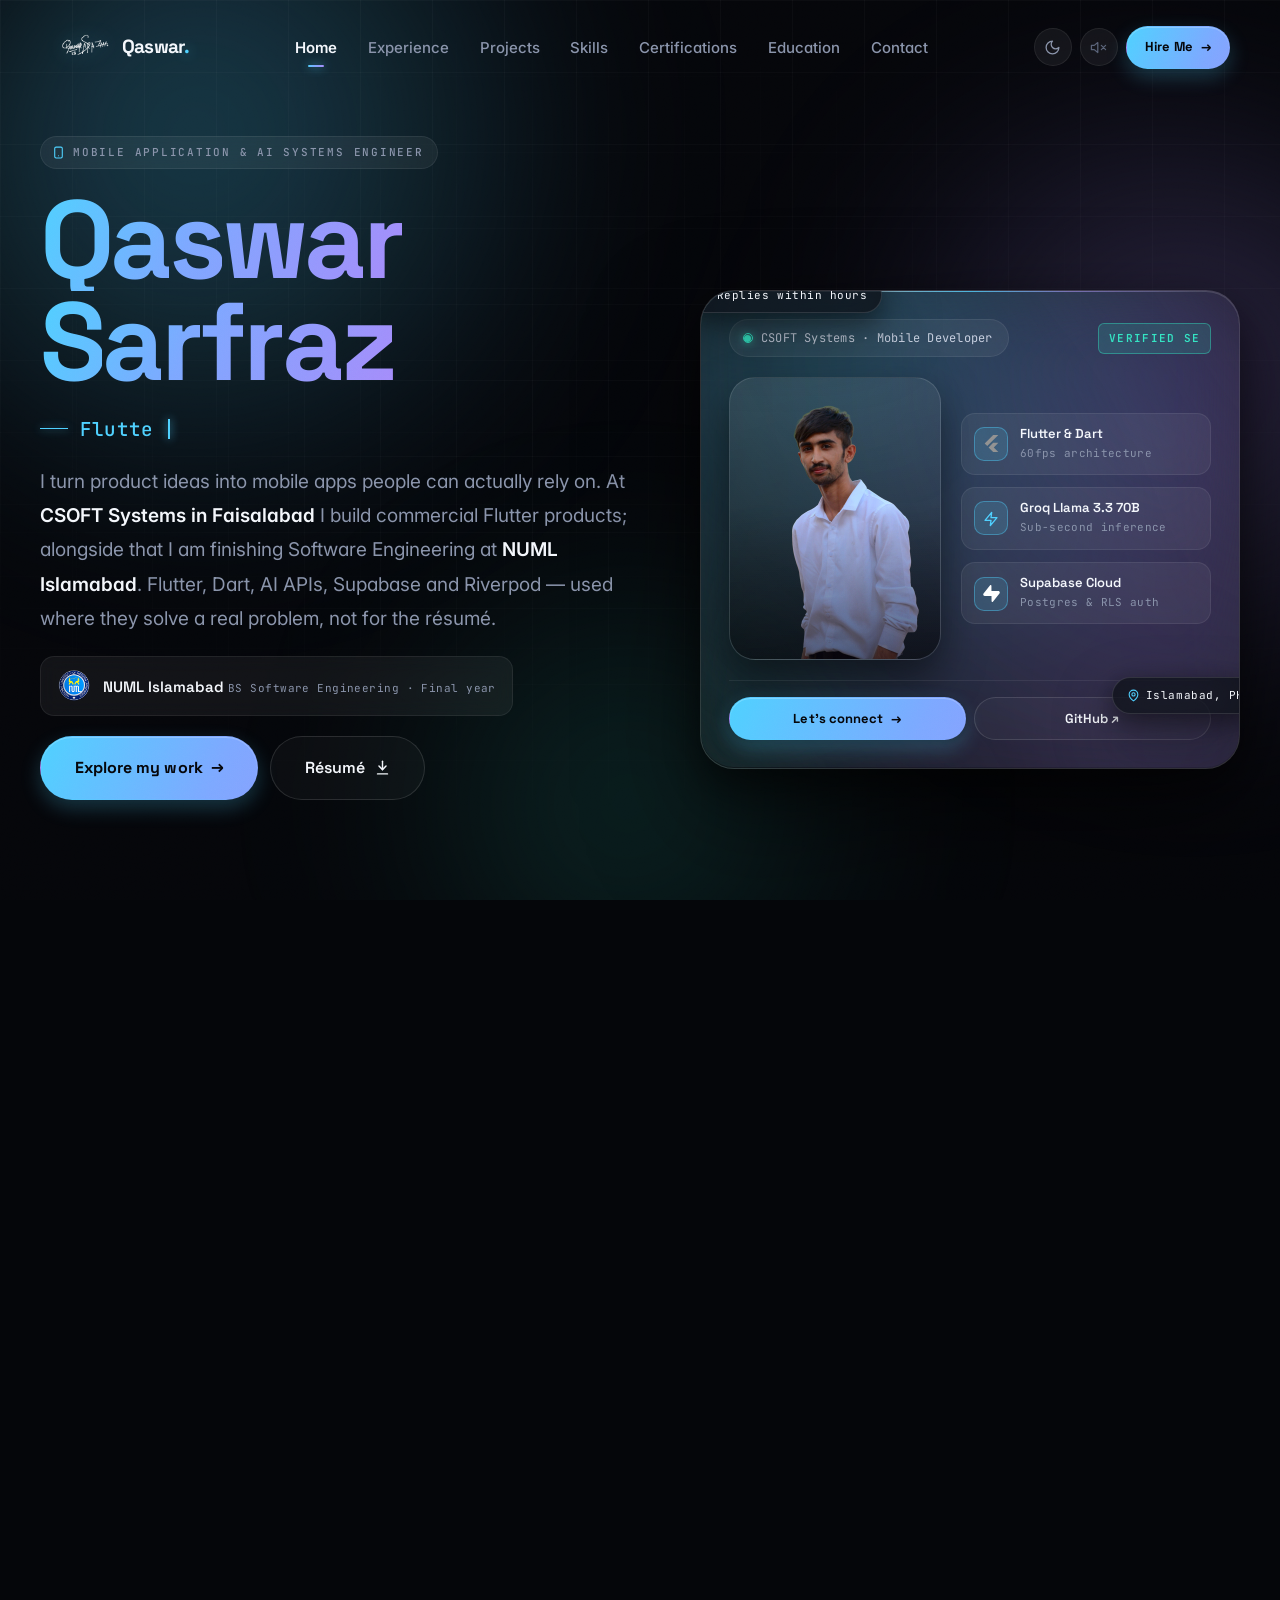
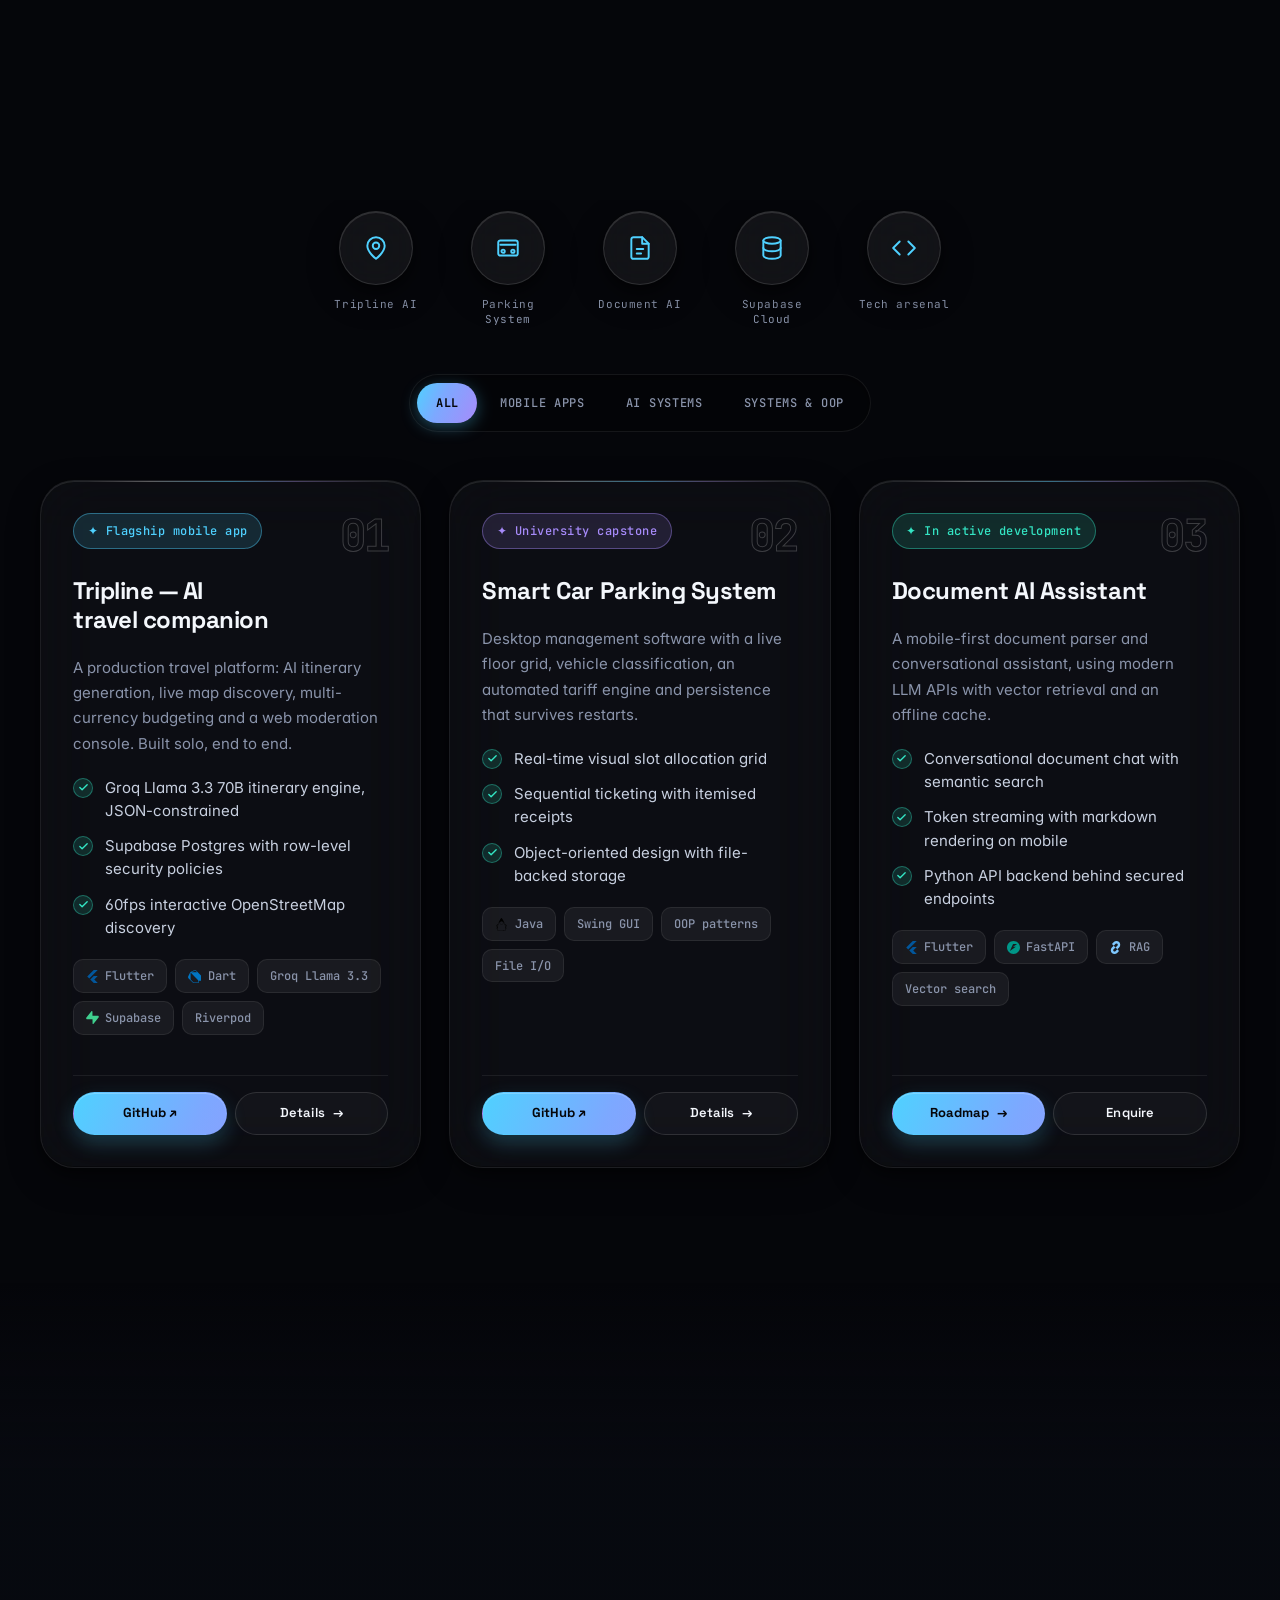
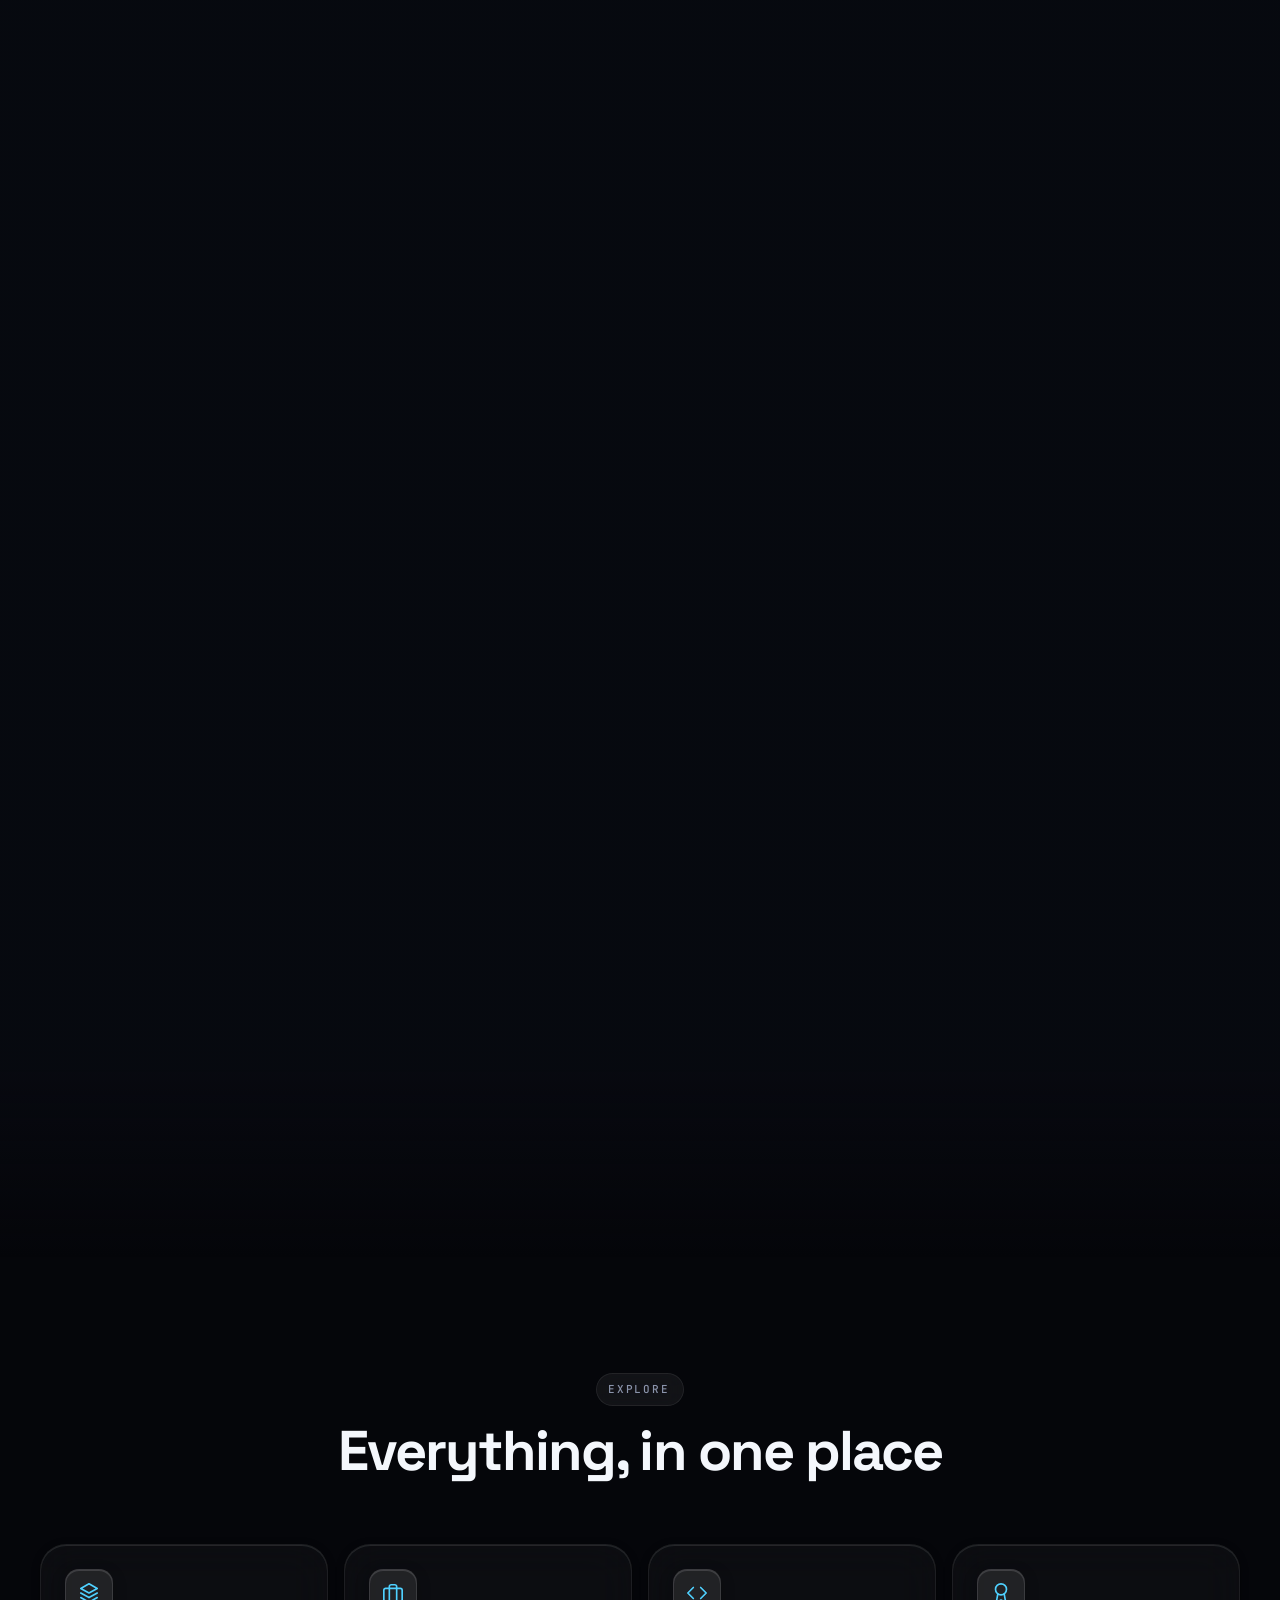
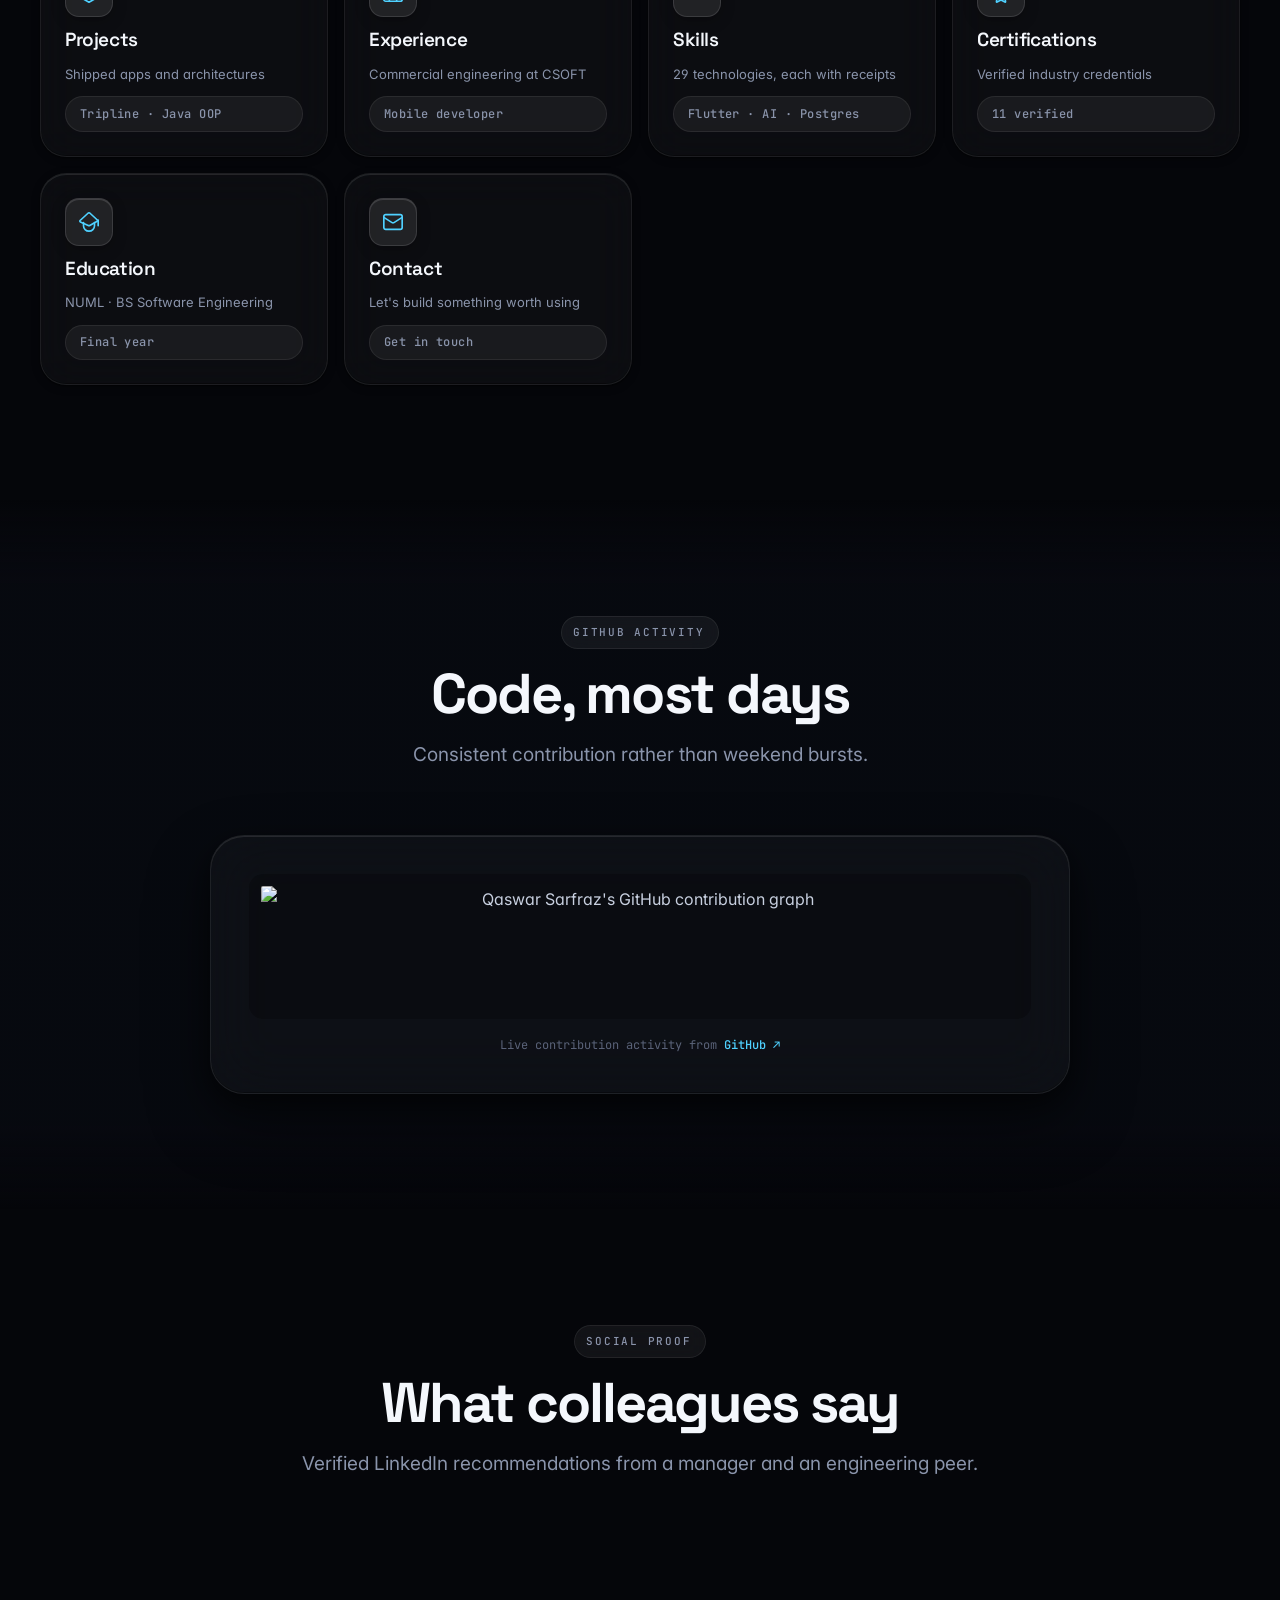
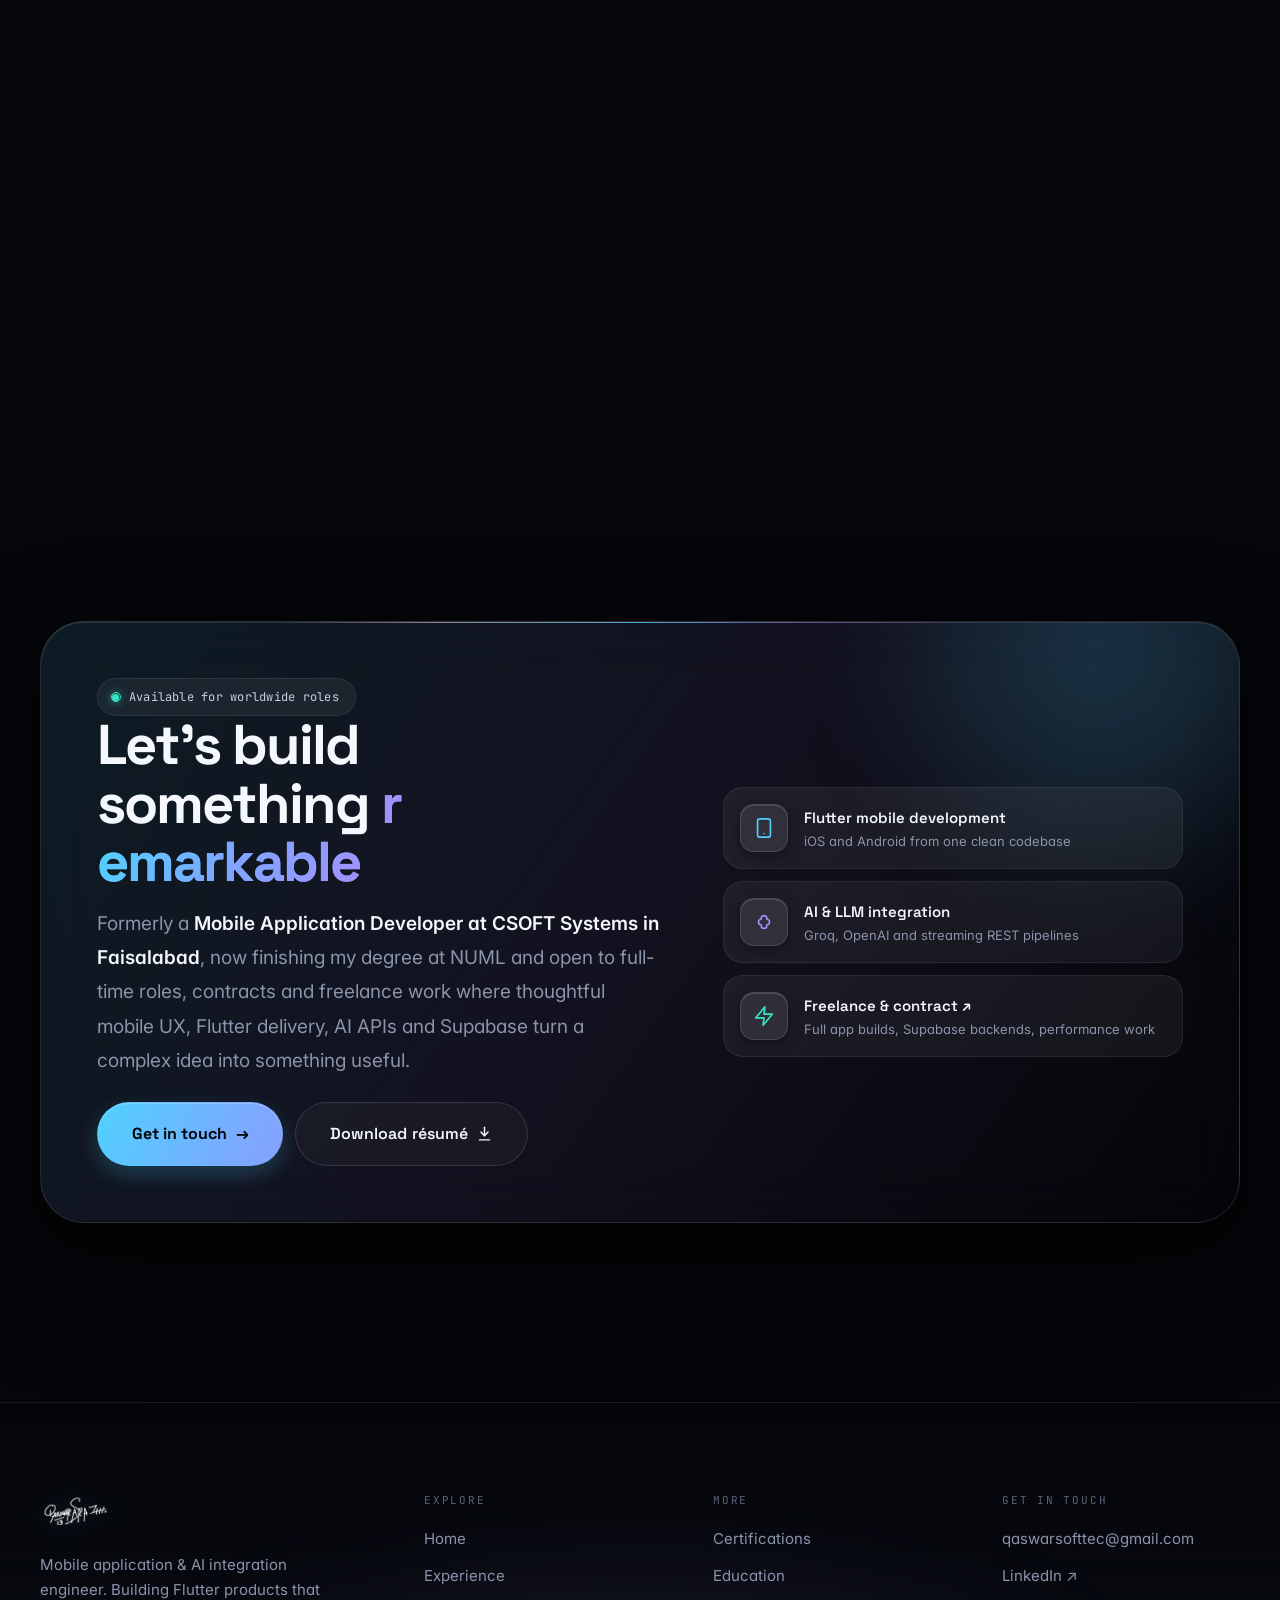
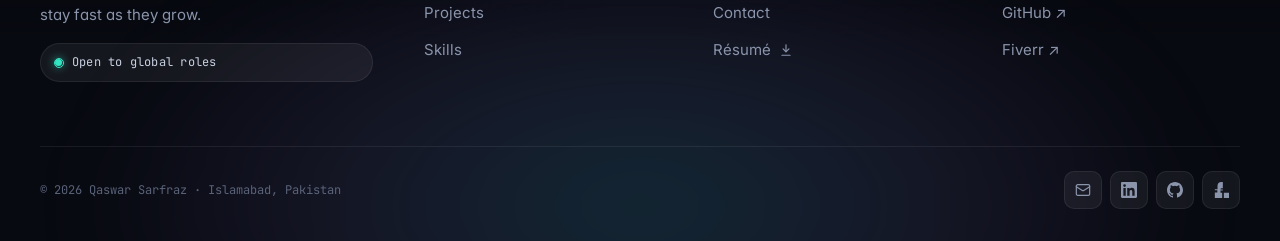
==== commit a36bb772: "feat: add MentorLync project (#03) — independent Flutter consultation app - Add MentorLync as projec" ====
--- a/index.html
+++ b/index.html
@@ -1,83 +1,62 @@
 <!DOCTYPE html>
-<html lang="en" data-theme="dark">
+<html lang="en" class="no-js" data-theme="dark">
 
 <head>
   <meta charset="UTF-8">
   <meta name="viewport" content="width=device-width, initial-scale=1.0">
-  <title>Qaswar Sarfraz — Flutter Developer &amp; AI Engineer | Islamabad</title>
-  <meta name="description"
-    content="Flutter Developer &amp; AI Engineer based in Islamabad. Shipped Trip Line solo in 6 weeks with a live AI backend. Now building at CSOFT Systems.">
+  <title>Qaswar Sarfraz — Mobile Application &amp; AI Integration Engineer | Flutter Specialist</title>
+  <meta name="description" content="Mobile Application Developer at CSOFT Systems and final-year Software Engineering student at NUML Islamabad. Builds production Flutter apps with Groq AI and Supabase. Open to global roles.">
   <meta name="author" content="Qaswar Sarfraz">
-  <meta name="keywords"
-    content="Flutter developer Pakistan, AI engineer Islamabad, Dart developer, mobile app developer, Supabase Flutter, LLM integration">
+  <meta name="keywords" content="Flutter developer, Mobile Application Engineer, AI integration, Dart, Groq Llama 3.3, Supabase, Riverpod, Mobile Developer Pakistan, global opportunities">
   <meta name="robots" content="index, follow">
   <link rel="canonical" href="https://qaswarsarfraz.vercel.app">
 
-  <!-- ══ OPEN GRAPH / SOCIAL ══ -->
   <meta property="og:type" content="website">
   <meta property="og:url" content="https://qaswarsarfraz.vercel.app">
-  <meta property="og:title" content="Qaswar Sarfraz — Flutter Developer &amp; AI Engineer">
-  <meta property="og:description"
-    content="SE student at NUML building AI-integrated Flutter apps. Shipped Trip Line solo in 6 weeks. 11 industry certifications. Mobile Application Developer at CSOFT Systems.">
+  <meta property="og:title" content="Qaswar Sarfraz — Mobile Application &amp; AI Integration Engineer">
+  <meta property="og:description" content="Production Flutter engineer and final-year SE student at NUML. Shipped the Tripline AI travel app solo. 11 verified certifications.">
   <meta property="og:image" content="https://qaswarsarfraz.vercel.app/assets/og-image.png">
-  <meta property="og:image:width" content="1200">
-  <meta property="og:image:height" content="630">
   <meta property="og:site_name" content="Qaswar Sarfraz Portfolio">
-  <meta property="og:locale" content="en_US">
-
-  <!-- ══ TWITTER CARD ══ -->
+
   <meta name="twitter:card" content="summary_large_image">
-  <meta name="twitter:title" content="Qaswar Sarfraz — Flutter Developer &amp; AI Engineer">
-  <meta name="twitter:description" content="Building AI-integrated Flutter apps. Available July 2026.">
+  <meta name="twitter:title" content="Qaswar Sarfraz — Mobile Application &amp; AI Integration Engineer">
+  <meta name="twitter:description" content="Production Flutter engineer building mobile products with live AI integrations.">
   <meta name="twitter:image" content="https://qaswarsarfraz.vercel.app/assets/og-image.png">
 
-  <!-- ══ FAVICON ══ -->
-  <link rel="icon" type="image/svg+xml" href="/assets/favicon.svg">
-  <link rel="icon" type="image/png" sizes="32x32" href="/assets/favicon-32.png">
-  <link rel="apple-touch-icon" href="/assets/apple-touch-icon.png">
-  <link rel="manifest" href="/site.webmanifest">
-  <meta name="theme-color" content="#0A2947">
-
-  <noscript>
-    <style>
-      .tw-cursor {
-        display: none;
-      }
-
-      #typewriter {
-        display: inline;
-      }
-
-      [data-target]::after {
-        content: attr(data-target);
-      }
-    </style>
-  </noscript>
-
-  <!-- ══ FONTS ══ -->
+  <link rel="icon" type="image/svg+xml" href="assets/favicon.svg">
+  <link rel="icon" type="image/png" sizes="32x32" href="assets/favicon-32.png">
+  <link rel="apple-touch-icon" href="assets/apple-touch-icon.png">
+  <link rel="manifest" href="site.webmanifest">
+  <meta name="theme-color" content="#05060A">
+
+  <script>
+    (function () {
+      try {
+        document.documentElement.setAttribute('data-theme', localStorage.getItem('qs-theme') || 'dark');
+      } catch (e) { /* private mode — keep the default */ }
+    })();
+  </script>
+
   <link rel="preconnect" href="https://fonts.googleapis.com">
   <link rel="preconnect" href="https://fonts.gstatic.com" crossorigin>
-  <link rel="preload" as="style" href="https://fonts.googleapis.com/css2?family=Outfit:wght@700;800;900&display=swap">
-  <link
-    href="https://fonts.googleapis.com/css2?family=Outfit:wght@300;400;500;600;700;800;900&family=Inter:wght@300;400;500;600;700&family=JetBrains+Mono:wght@400;500&display=swap"
-    rel="stylesheet">
-
-  <link rel="stylesheet" href="https://cdn.jsdelivr.net/npm/@tabler/icons-webfont@latest/dist/tabler-icons.min.css">
-
-  <!-- ══ CSS ══ -->
-  <link rel="stylesheet" href="tokens.css">
-  <link rel="stylesheet" href="base.css">
-  <link rel="stylesheet" href="nav.css">
-  <link rel="stylesheet" href="home.css">
-  <link rel="stylesheet" href="pages.css">
+  <link href="https://fonts.googleapis.com/css2?family=Space+Grotesk:wght@400;500;600;700&family=Inter:wght@300;400;500;600;700&family=JetBrains+Mono:wght@400;500;600&display=swap" rel="stylesheet">
+
+  <link rel="preload" as="image" href="assets/qaswar profile picture2.png">
+
+  <link rel="stylesheet" href="css/tokens.css">
+  <link rel="stylesheet" href="css/base.css">
+  <link rel="stylesheet" href="css/layout.css">
+  <link rel="stylesheet" href="css/components.css">
+  <link rel="stylesheet" href="css/fx.css">
+  <link rel="stylesheet" href="css/home.css">
 
   <script type="application/ld+json">
   {
     "@context": "https://schema.org",
     "@type": "Person",
     "name": "Qaswar Sarfraz",
-    "jobTitle": "Flutter Developer & AI Engineer",
-    "description": "Software Engineering student at NUML Islamabad building production Flutter apps with real AI integration.",
+    "jobTitle": "Mobile Application & AI Integration Engineer",
+    "description": "Software Engineering student at NUML Islamabad and Mobile Developer at CSOFT Systems in Faisalabad, building production Flutter applications with live AI integrations.",
     "url": "https://qaswarsarfraz.vercel.app",
     "email": "qaswarsofttec@gmail.com",
     "address": {
@@ -85,12 +64,16 @@
       "addressLocality": "Islamabad",
       "addressCountry": "PK"
     },
+    "worksFor": {
+      "@type": "Organization",
+      "name": "CSOFT Systems"
+    },
     "alumniOf": {
       "@type": "CollegeOrUniversity",
       "name": "National University of Modern Languages",
       "url": "https://numl.edu.pk"
     },
-    "knowsAbout": ["Flutter", "Dart", "AI Integration", "Supabase", "LLM APIs", "Groq", "Llama", "PostgreSQL", "Java", "Python"],
+    "knowsAbout": ["Flutter", "Dart", "Riverpod", "AI Integration", "Supabase", "Groq Llama 3.3", "PostgreSQL", "Java", "Python"],
     "sameAs": [
       "https://linkedin.com/in/qaswar-sarfraz-051111313",
       "https://github.com/QaswarSarfrazcodes"
@@ -101,18 +84,38 @@
 
 <body data-page="home">
 
-  <div id="progress-bar" role="progressbar" aria-hidden="true"></div>
+  <!-- ══════════ PRELOADER ══════════ -->
+  <div id="preloader" role="status" aria-live="polite">
+    <div class="pre-inner">
+      <div class="pre-ring" aria-hidden="true"><span class="pre-mono">QS</span></div>
+      <div class="pre-meta">
+        <span class="pre-label">Loading portfolio</span>
+        <span class="pre-bar" aria-hidden="true"><i></i></span>
+        <span class="pre-pct">000%</span>
+      </div>
+    </div>
+  </div>
+
+  <!-- ══════════ AMBIENT LAYERS ══════════ -->
+  <div class="aurora" aria-hidden="true"><i></i><i></i><i></i></div>
+  <div class="aurora-grid" aria-hidden="true"></div>
+  <canvas id="dust" aria-hidden="true"></canvas>
+  <div class="grain" aria-hidden="true"></div>
+  <div class="curtain" aria-hidden="true"></div>
+  <div class="cursor-dot" aria-hidden="true"></div>
+  <div class="cursor-ring" aria-hidden="true"></div>
+  <div id="progress" aria-hidden="true"></div>
+
   <a href="#main" class="skip-link">Skip to main content</a>
 
-  <nav id="navbar" role="navigation" aria-label="Main navigation">
+  <!-- ══════════ NAVIGATION ══════════ -->
+  <nav id="nav" aria-label="Main navigation">
     <div class="nav-inner">
-      <a href="index.html" class="nav-logo" aria-label="Qaswar Sarfraz — Home">
-        <img src="assets/signaturewhite.png" alt="" class="logo-signature logo-signature--white" aria-hidden="true" width="120"
-          height="68" />
-        <img src="assets/signatureblack.png" alt="" class="logo-signature logo-signature--black" aria-hidden="true" width="120"
-          height="68" />
-        <span>Qaswar<span class="nav-logo-dot" aria-hidden="true">.</span></span>
+      <a href="index.html" class="nav-logo" aria-label="Qaswar Sarfraz — home">
+        <img src="assets/signatureblack.png" alt="" class="nav-sig" width="110" height="52" aria-hidden="true">
+        <span class="nav-name">Qaswar<span class="nav-dot">.</span></span>
       </a>
+
       <ul class="nav-links" role="list">
         <li><a href="index.html"          class="nav-link" data-page="home">Home</a></li>
         <li><a href="experience.html"     class="nav-link" data-page="experience">Experience</a></li>
@@ -122,560 +125,809 @@
         <li><a href="education.html"      class="nav-link" data-page="education">Education</a></li>
         <li><a href="contact.html"        class="nav-link" data-page="contact">Contact</a></li>
       </ul>
-      <button id="themeToggle" class="theme-toggle" aria-label="Switch to light mode">🌙</button>
-      <a href="contact.html" class="btn btn-sm nav-cta hire-me-btn">Hire Me →</a>
-      <button class="hamburger" id="hamburger" aria-label="Open navigation menu" aria-expanded="false"
-        aria-controls="mobileMenu">
-        <span></span><span></span><span></span>
-      </button>
+
+      <div class="nav-actions">
+        <button class="nav-btn" data-theme-toggle type="button" aria-label="Switch theme">
+          <svg class="ico-moon" viewBox="0 0 24 24" fill="none" stroke="currentColor" stroke-width="1.8" stroke-linecap="round" stroke-linejoin="round" aria-hidden="true"><path d="M12 3a6 6 0 0 0 9 9 9 9 0 1 1-9-9Z"/></svg>
+          <svg class="ico-sun" viewBox="0 0 24 24" fill="none" stroke="currentColor" stroke-width="1.8" stroke-linecap="round" stroke-linejoin="round" aria-hidden="true"><circle cx="12" cy="12" r="4"/><path d="M12 2v2M12 20v2M4.9 4.9l1.4 1.4M17.7 17.7l1.4 1.4M2 12h2M20 12h2M4.9 19.1l1.4-1.4M17.7 6.3l1.4-1.4"/></svg>
+        </button>
+
+        <button class="nav-btn" data-sound-toggle type="button" aria-label="Enable interface sound">
+          <svg class="ico-audio" viewBox="0 0 24 24" fill="none" stroke="currentColor" stroke-width="1.8" stroke-linecap="round" stroke-linejoin="round" aria-hidden="true"><path d="M11 5 6 9H2v6h4l5 4V5Z"/><path d="M19.1 4.9a10 10 0 0 1 0 14.2M15.5 8.5a5 5 0 0 1 0 7"/></svg>
+          <svg class="ico-mute" viewBox="0 0 24 24" fill="none" stroke="currentColor" stroke-width="1.8" stroke-linecap="round" stroke-linejoin="round" aria-hidden="true"><path d="M11 5 6 9H2v6h4l5 4V5Z"/><path d="m22 9-6 6M16 9l6 6"/></svg>
+        </button>
+
+        <a href="contact.html" class="btn btn-sm btn-primary nav-cta" data-magnetic="0.2">Hire Me <span class="btn-arrow">→</span></a>
+
+        <button class="burger" id="burger" type="button" aria-label="Open navigation menu" aria-expanded="false" aria-controls="m-menu">
+          <i></i><i></i><i></i>
+        </button>
+      </div>
     </div>
   </nav>
 
-  <!-- MOBILE MENU -->
-  <div class="mobile-menu" id="mobileMenu" role="dialog" aria-modal="true" aria-label="Site navigation">
-    <button class="mobile-close" id="mobileClose" aria-label="Close navigation menu">✕</button>
-    <ul role="list" class="mobile-menu-list">
-      <li><a href="index.html"          class="mobile-link" data-page="home">Home</a></li>
-      <li><a href="experience.html"     class="mobile-link" data-page="experience">Experience</a></li>
-      <li><a href="projects.html"       class="mobile-link" data-page="projects">Projects</a></li>
-      <li><a href="skills.html"         class="mobile-link" data-page="skills">Skills</a></li>
-      <li><a href="certifications.html" class="mobile-link" data-page="certs">Certifications</a></li>
-      <li><a href="education.html"      class="mobile-link" data-page="education">Education</a></li>
-      <li><a href="contact.html"        class="mobile-link" data-page="contact">Contact</a></li>
+  <!-- ══════════ MOBILE MENU ══════════ -->
+  <div class="m-menu" id="m-menu" role="dialog" aria-modal="true" aria-label="Site navigation">
+    <ul class="m-list" role="list">
+      <li><a href="index.html"          class="m-link" data-page="home"       style="--i:0"><span class="m-num">01</span> Home</a></li>
+      <li><a href="experience.html"     class="m-link" data-page="experience" style="--i:1"><span class="m-num">02</span> Experience</a></li>
+      <li><a href="projects.html"       class="m-link" data-page="projects"   style="--i:2"><span class="m-num">03</span> Projects</a></li>
+      <li><a href="skills.html"         class="m-link" data-page="skills"     style="--i:3"><span class="m-num">04</span> Skills</a></li>
+      <li><a href="certifications.html" class="m-link" data-page="certs"      style="--i:4"><span class="m-num">05</span> Certifications</a></li>
+      <li><a href="education.html"      class="m-link" data-page="education"  style="--i:5"><span class="m-num">06</span> Education</a></li>
+      <li><a href="contact.html"        class="m-link" data-page="contact"    style="--i:6"><span class="m-num">07</span> Contact</a></li>
     </ul>
-    <div class="mobile-menu-bottom">
-      <a href="mailto:qaswarsofttec@gmail.com" class="mobile-social-btn" aria-label="Send email to Qaswar">✉</a>
-      <a href="https://linkedin.com/in/qaswar-sarfraz-051111313" target="_blank" rel="noopener noreferrer me"
-        class="mobile-social-btn" aria-label="Qaswar on LinkedIn">in</a>
-      <a href="https://github.com/QaswarSarfrazcodes" target="_blank" rel="noopener noreferrer me"
-        class="mobile-social-btn" aria-label="Qaswar on GitHub">
-        <svg width="15" height="15" viewBox="0 0 24 24" fill="currentColor" aria-hidden="true">
-          <path
-            d="M12 0C5.374 0 0 5.373 0 12c0 5.302 3.438 9.8 8.207 11.387.599.111.793-.261.793-.577v-2.234c-3.338.726-4.033-1.416-4.033-1.416-.546-1.387-1.333-1.756-1.333-1.756-1.089-.745.083-.729.083-.729 1.205.084 1.839 1.237 1.839 1.237 1.07 1.834 2.807 1.304 3.492.997.107-.775.418-1.305.762-1.604-2.665-.305-5.467-1.334-5.467-5.931 0-1.311.469-2.381 1.236-3.221-.124-.303-.535-1.524.117-3.176 0 0 1.008-.322 3.301 1.23A11.509 11.509 0 0112 5.803c1.02.005 2.047.138 3.006.404 2.291-1.552 3.297-1.23 3.297-1.23.653 1.653.242 2.874.118 3.176.77.84 1.235 1.911 1.235 3.221 0 4.609-2.807 5.624-5.479 5.921.43.372.823 1.102.823 2.222v3.293c0 .319.192.694.801.576C20.566 21.797 24 17.3 24 12c0-6.627-5.373-12-12-12z" />
-        </svg>
-      </a>
-      <a href="https://www.fiverr.com/s/gDerbGL" target="_blank" rel="noopener noreferrer me" class="mobile-social-btn"
-        aria-label="Qaswar on Fiverr">
-        <svg width="15" height="15" viewBox="0 0 508.02 508.02" fill="none" xmlns="http://www.w3.org/2000/svg"
-          aria-hidden="true">
-          <circle cx="254.01" cy="254.01" r="254.01" fill="#1dbf73" />
-          <circle cx="315.97" cy="162.19" r="26.87" fill="#fff" />
-          <path
-            d="M345.87,207.66h-123V199.6c0-15.83,15.83-16.13,23.89-16.13,9.25,0,13.44.9,13.44.9v-43.6a155.21,155.21,0,0,0-19.71-1.19c-25.68,0-73.16,7.16-73.16,61.51V208h-22.4v40.31h22.4v85.1h-20.9v40.31H247.34V333.37H222.85v-85.1H290v85.1H269.13v40.31h97.65V333.37H345.87Z"
-            transform="translate(-1.83 -0.98)" fill="#fff" />
-        </svg>
-      </a>
-      <button id="themeToggleMobile" class="mobile-social-btn" aria-label="Toggle color theme">🌙</button>
+
+    <div class="m-foot">
+      <a href="contact.html" class="btn btn-primary btn-full">Start a conversation <span class="btn-arrow">→</span></a>
+      <div class="m-socials">
+        <a href="mailto:qaswarsofttec@gmail.com" class="m-social" aria-label="Email Qaswar">
+          <svg class="ico-sm" viewBox="0 0 24 24" fill="none" stroke="currentColor" stroke-width="1.8" stroke-linecap="round" stroke-linejoin="round" aria-hidden="true"><rect width="20" height="16" x="2" y="4" rx="2"/><path d="m22 7-8.97 5.7a1.94 1.94 0 0 1-2.06 0L2 7"/></svg>
+        </a>
+        <a href="https://linkedin.com/in/qaswar-sarfraz-051111313" target="_blank" rel="noopener noreferrer me" class="m-social" aria-label="Qaswar on LinkedIn">
+          <svg class="ico-sm" viewBox="0 0 24 24" fill="currentColor" aria-hidden="true"><path d="M20.45 20.45h-3.55v-5.57c0-1.33-.03-3.04-1.85-3.04-1.86 0-2.14 1.45-2.14 2.94v5.67H9.35V9h3.41v1.56h.05c.48-.9 1.64-1.85 3.37-1.85 3.6 0 4.27 2.37 4.27 5.46v6.28ZM5.34 7.43a2.06 2.06 0 1 1 0-4.13 2.06 2.06 0 0 1 0 4.13Zm1.78 13.02H3.56V9h3.56v11.45ZM22.22 0H1.77C.79 0 0 .77 0 1.73v20.54C0 23.23.79 24 1.77 24h20.45c.98 0 1.78-.77 1.78-1.73V1.73C24 .77 23.2 0 22.22 0Z"/></svg>
+        </a>
+        <a href="https://github.com/QaswarSarfrazcodes" target="_blank" rel="noopener noreferrer me" class="m-social" aria-label="Qaswar on GitHub">
+          <svg class="ico-sm" viewBox="0 0 24 24" fill="currentColor" aria-hidden="true"><path d="M12 0C5.37 0 0 5.37 0 12c0 5.3 3.44 9.8 8.21 11.39.6.11.79-.26.79-.58v-2.23c-3.34.73-4.03-1.42-4.03-1.42-.55-1.38-1.34-1.75-1.34-1.75-1.08-.75.09-.73.09-.73 1.2.08 1.84 1.24 1.84 1.24 1.07 1.83 2.81 1.3 3.49 1 .11-.78.42-1.31.76-1.61-2.67-.3-5.47-1.33-5.47-5.93 0-1.31.47-2.38 1.24-3.22-.13-.3-.54-1.52.11-3.18 0 0 1.01-.32 3.3 1.23a11.5 11.5 0 0 1 6.01 0c2.29-1.55 3.3-1.23 3.3-1.23.65 1.66.24 2.88.12 3.18.77.84 1.23 1.91 1.23 3.22 0 4.61-2.81 5.62-5.48 5.92.43.37.82 1.1.82 2.22v3.29c0 .32.19.7.8.58C20.57 21.8 24 17.3 24 12c0-6.63-5.37-12-12-12Z"/></svg>
+        </a>
+      </div>
     </div>
   </div>
 
   <main id="main">
 
-    <!-- ═══════════════════ HERO ═══════════════════ -->
-    <section id="hero" class="hero-section" aria-labelledby="hero-heading">
-      <div id="particles-js" aria-hidden="true"></div>
-      <div class="hero-mesh" aria-hidden="true"></div>
-      <div class="hero-dots" aria-hidden="true"></div>
-      <div class="container hero-container">
-
-        <!-- LEFT -->
-        <div class="hero-left">
-          <div class="hero-eyebrow">
-            The dev who shipped a production AI app before graduation
-          </div>
-          <h1 id="hero-heading" class="hero-name">
-            Qaswar<br><span class="accent">Sarfraz</span>
-          </h1>
-          <p class="hero-role-static">Flutter Developer · AI Engineer</p>
-          <p class="hero-role" aria-live="polite" aria-atomic="true">
-            <span id="typewriter">Flutter Developer</span><span class="tw-cursor" aria-hidden="true"></span>
-          </p>
-          <p class="hero-desc">
-            Building AI-powered Flutter apps at NUML & CSOFT Systems — 2 production apps with Groq AI, Supabase, and 6 facial analysis modules.
-          </p>
-          <div class="numl-card">
-            <div class="numl-icon">
-              <img src="assets/numllogo.png" alt="NUML logo" loading="lazy" width="40" height="40" class="numl-icon-img" />
-            </div>
-            <div class="numl-info">
-              <div class="numl-name">NUML Islamabad</div>
-              <div class="numl-sub">Software Engineering</div>
-            </div>
-          </div>
-          <div class="hero-ctas">
-            <a href="projects.html" class="btn btn-primary">View Projects →</a>
-            <a href="resume/Qaswar_Sarfraz_Resume.pdf" download class="btn btn-outline">Download CV ↓</a>
-          </div>
-          <div class="hero-availability">
-            <span class="status-dot" aria-hidden="true"></span>
-            <span>Interning at CSOFT Systems · Open to full-time &amp; freelance</span>
-          </div>
-          <div class="hero-social-links">
-            <a href="https://linkedin.com/in/qaswar-sarfraz-051111313" target="_blank" rel="noopener noreferrer me"
-              class="hero-social-link" aria-label="Qaswar on LinkedIn">
-              <svg width="16" height="16" viewBox="0 0 24 24" fill="currentColor" aria-hidden="true">
-                <path
-                  d="M20.447 20.452h-3.554v-5.569c0-1.328-.027-3.037-1.852-3.037-1.853 0-2.136 1.445-2.136 2.939v5.667H9.351V9h3.414v1.561h.046c.477-.9 1.637-1.85 3.37-1.85 3.601 0 4.267 2.37 4.267 5.455v6.286zM5.337 7.433a2.062 2.062 0 01-2.063-2.065 2.064 2.064 0 112.063 2.065zm1.782 13.019H3.555V9h3.564v11.452zM22.225 0H1.771C.792 0 0 .774 0 1.729v20.542C0 23.227.792 24 1.771 24h20.451C23.2 24 24 23.227 24 22.271V1.729C24 .774 23.2 0 22.222 0h.003z" />
-              </svg>
+    <!-- ══════════════════════════════════════════════════
+         HERO
+         ══════════════════════════════════════════════════ -->
+    <section class="hero" aria-labelledby="hero-heading">
+      <div class="container">
+        <div class="hero-grid">
+
+          <!-- ── LEFT: COPY ── -->
+          <div class="hero-copy">
+            <div class="eyebrow" data-reveal="up">
+              <svg viewBox="0 0 24 24" fill="none" stroke="currentColor" stroke-width="2" stroke-linecap="round" stroke-linejoin="round" aria-hidden="true"><rect width="14" height="20" x="5" y="2" rx="2.5"/><path d="M12 18h.01"/></svg>
+              Mobile Application &amp; AI Systems Engineer
+            </div>
+
+            <h1 class="hero-name" id="hero-heading" data-split data-gradient>Qaswar<br>Sarfraz</h1>
+
+            <p class="hero-role" aria-live="polite" aria-atomic="true">
+              <span id="typewriter">Flutter &amp; Dart Engineer</span><span class="caret" aria-hidden="true"></span>
+            </p>
+
+            <p class="hero-desc" data-reveal="up" data-reveal-delay="120">
+              I turn product ideas into mobile apps people can actually rely on. At
+              <strong>CSOFT Systems in Faisalabad</strong> I build commercial Flutter
+              products; alongside that I am finishing Software Engineering at
+              <strong>NUML Islamabad</strong>. Flutter, Dart, AI APIs, Supabase and
+              Riverpod — used where they solve a real problem, not for the résumé.
+            </p>
+
+            <a href="education.html" class="hero-edu" data-reveal="up" data-reveal-delay="180">
+              <img src="assets/numllogo.png" alt="" width="36" height="36" loading="lazy" aria-hidden="true">
+              <span>
+                <span class="hero-edu-name">NUML Islamabad</span>
+                <span class="hero-edu-sub">BS Software Engineering · Final year</span>
+              </span>
             </a>
-            <a href="https://www.fiverr.com/s/gDerbGL" target="_blank" rel="noopener noreferrer me"
-              class="hero-social-link btn-fiverr" aria-label="Qaswar on Fiverr">
-              <svg width="16" height="16" viewBox="0 0 508.02 508.02" fill="none" aria-hidden="true">
-                <circle cx="254.01" cy="254.01" r="254.01" fill="#1dbf73" />
-                <circle cx="315.97" cy="162.19" r="26.87" fill="#fff" />
-                <path
-                  d="M345.87,207.66h-123V199.6c0-15.83,15.83-16.13,23.89-16.13,9.25,0,13.44.9,13.44.9v-43.6a155.21,155.21,0,0,0-19.71-1.19c-25.68,0-73.16,7.16-73.16,61.51V208h-22.4v40.31h22.4v85.1h-20.9v40.31H247.34V333.37H222.85v-85.1H290v85.1H269.13v40.31h97.65V333.37H345.87Z"
-                  transform="translate(-1.83 -0.98)" fill="#fff" />
-              </svg>
-            </a>
-          </div>
-        </div>
-
-        <!-- RIGHT: Interactive 3D ID Profile Card -->
-        <div class="hero-visual" aria-label="Qaswar profile card — hover to flip">
-          <div class="id-card-wrapper" data-reveal="scale">
-            <p class="id-card-hint" aria-hidden="true">Hover to flip</p>
-            <div class="lanyard-clip"></div>
-            <div class="lanyard"></div>
-            <div class="id-card-inner">
-
-              <!-- FRONT CARD -->
-              <div class="id-card-side front">
-                <div class="accent-top"></div>
-                <div class="accent-top-left"></div>
-                <div class="accent-bottom"></div>
-
-                <div class="idc-face">
-                  <div class="idc-logo-row">
-                    <span class="idc-logo-text">Qaswar Sarfraz</span>
+
+            <div class="btn-row" data-reveal="up" data-reveal-delay="240">
+              <a href="projects.html" class="btn btn-primary btn-lg" data-magnetic="0.22">Explore my work <span class="btn-arrow">→</span></a>
+              <a href="resume/Qaswar_Sarfraz_Resume.pdf" download class="btn btn-outline btn-lg">
+                Résumé
+                <svg viewBox="0 0 24 24" fill="none" stroke="currentColor" stroke-width="2" stroke-linecap="round" stroke-linejoin="round" aria-hidden="true"><path d="M12 3v12"/><path d="m7 10 5 5 5-5"/><path d="M5 21h14"/></svg>
+              </a>
+            </div>
+
+            <div class="status-pill" data-reveal="up" data-reveal-delay="300">
+              <span class="status-dot" aria-hidden="true"><i></i></span>
+              Building at CSOFT Systems, Faisalabad · Open to global roles
+            </div>
+
+            <div class="hero-socials" data-reveal="up" data-reveal-delay="340">
+              <a href="https://linkedin.com/in/qaswar-sarfraz-051111313" target="_blank" rel="noopener noreferrer me" class="hero-social" aria-label="Qaswar on LinkedIn">
+                <svg viewBox="0 0 24 24" fill="currentColor" aria-hidden="true"><path d="M20.45 20.45h-3.55v-5.57c0-1.33-.03-3.04-1.85-3.04-1.86 0-2.14 1.45-2.14 2.94v5.67H9.35V9h3.41v1.56h.05c.48-.9 1.64-1.85 3.37-1.85 3.6 0 4.27 2.37 4.27 5.46v6.28ZM5.34 7.43a2.06 2.06 0 1 1 0-4.13 2.06 2.06 0 0 1 0 4.13Zm1.78 13.02H3.56V9h3.56v11.45ZM22.22 0H1.77C.79 0 0 .77 0 1.73v20.54C0 23.23.79 24 1.77 24h20.45c.98 0 1.78-.77 1.78-1.73V1.73C24 .77 23.2 0 22.22 0Z"/></svg>
+              </a>
+              <a href="https://github.com/QaswarSarfrazcodes" target="_blank" rel="noopener noreferrer me" class="hero-social" aria-label="Qaswar on GitHub">
+                <svg viewBox="0 0 24 24" fill="currentColor" aria-hidden="true"><path d="M12 0C5.37 0 0 5.37 0 12c0 5.3 3.44 9.8 8.21 11.39.6.11.79-.26.79-.58v-2.23c-3.34.73-4.03-1.42-4.03-1.42-.55-1.38-1.34-1.75-1.34-1.75-1.08-.75.09-.73.09-.73 1.2.08 1.84 1.24 1.84 1.24 1.07 1.83 2.81 1.3 3.49 1 .11-.78.42-1.31.76-1.61-2.67-.3-5.47-1.33-5.47-5.93 0-1.31.47-2.38 1.24-3.22-.13-.3-.54-1.52.11-3.18 0 0 1.01-.32 3.3 1.23a11.5 11.5 0 0 1 6.01 0c2.29-1.55 3.3-1.23 3.3-1.23.65 1.66.24 2.88.12 3.18.77.84 1.23 1.91 1.23 3.22 0 4.61-2.81 5.62-5.48 5.92.43.37.82 1.1.82 2.22v3.29c0 .32.19.7.8.58C20.57 21.8 24 17.3 24 12c0-6.63-5.37-12-12-12Z"/></svg>
+              </a>
+              <a href="https://www.fiverr.com/s/gDerbGL" target="_blank" rel="noopener noreferrer me" class="hero-social hero-social--fiverr" aria-label="Qaswar on Fiverr">
+                <svg viewBox="0 0 24 24" fill="currentColor" aria-hidden="true"><path d="M16.25 16.25V24h7.75v-7.75h-7.75Zm-1.5 0h-3.5v-3.5h3.5v-1.5h-3.5v-.5a1.5 1.5 0 0 1 1.5-1.5h2V0h-2a6 6 0 0 0-6 6v4.75H2.75v1.5h3.75v3.5H2.75V24h11v-7.75h-1.25Z"/></svg>
+              </a>
+              <a href="mailto:qaswarsofttec@gmail.com" class="hero-social" aria-label="Email Qaswar">
+                <svg viewBox="0 0 24 24" fill="none" stroke="currentColor" stroke-width="1.8" stroke-linecap="round" stroke-linejoin="round" aria-hidden="true"><rect width="20" height="16" x="2" y="4" rx="2"/><path d="m22 7-8.97 5.7a1.94 1.94 0 0 1-2.06 0L2 7"/></svg>
+              </a>
+            </div>
+          </div>
+
+          <!-- ── RIGHT: 3D DEVELOPER PASS ── -->
+          <div class="pass-stage" data-reveal="scale" data-reveal-delay="220">
+            <div class="pass" data-tilt="9">
+              <span class="pass-glow" aria-hidden="true"></span>
+              <span class="sheen" aria-hidden="true"></span>
+              <span class="glare" aria-hidden="true"></span>
+
+              <span class="pass-float pass-float--tl">
+                <svg viewBox="0 0 24 24" fill="none" stroke="currentColor" stroke-width="2" stroke-linecap="round" stroke-linejoin="round" aria-hidden="true"><circle cx="12" cy="12" r="9"/><path d="M12 7v5l3 2"/></svg>
+                Replies within hours
+              </span>
+
+              <div class="pass-top">
+                <span class="status-pill">
+                  <span class="status-dot" aria-hidden="true"><i></i></span>
+                  CSOFT Systems · Mobile Developer
+                </span>
+                <span class="pass-badge">Verified SE</span>
+              </div>
+
+              <div class="pass-body">
+                <figure class="pass-portrait">
+                  <img src="assets/qaswar profile picture2.png" alt="Qaswar Sarfraz" width="420" height="560" fetchpriority="high">
+                  <span class="scan" aria-hidden="true"></span>
+                </figure>
+
+                <div class="pass-specs">
+                  <div class="pass-spec">
+                    <span class="pass-spec-icon" aria-hidden="true"><img src="assets/icons/tech/flutter.svg" alt=""></span>
+                    <span>
+                      <span class="pass-spec-name">Flutter &amp; Dart</span>
+                      <span class="pass-spec-sub">60fps architecture</span>
+                    </span>
                   </div>
 
-                  <div class="idc-photo">
-                    <img src="assets/qaswar profile picture.jpeg" alt="Qaswar Sarfraz" class="idc-photo-img" loading="eager"
-                      fetchpriority="high" decoding="sync">
+                  <div class="pass-spec">
+                    <span class="pass-spec-icon" aria-hidden="true">
+                      <svg class="ico-sm" viewBox="0 0 24 24" fill="none" stroke="var(--ac-1)" stroke-width="2" stroke-linecap="round" stroke-linejoin="round"><polygon points="13 2 3 14 12 14 11 22 21 10 12 10 13 2"/></svg>
+                    </span>
+                    <span>
+                      <span class="pass-spec-name">Groq Llama 3.3 70B</span>
+                      <span class="pass-spec-sub">Sub-second inference</span>
+                    </span>
                   </div>
 
-                  <div class="idc-name-block">
-                    <div class="idc-name">Qaswar Sarfraz</div>
-                    <div class="idc-role">Flutter Developer · Final Year</div>
-                  </div>
-
-                  <div class="idc-rule"></div>
-
-                  <div class="idc-info">
-                    <div class="idc-info-row">
-                      <span class="idc-info-label">University</span>
-                      <span class="idc-info-value">NUML, Islamabad</span>
-                    </div>
-                    <div class="idc-info-row">
-                      <span class="idc-info-label">Degree</span>
-                      <span class="idc-info-value">B.E. Software Eng.</span>
-                    </div>
-                    <div class="idc-info-row">
-                      <span class="idc-info-label">Semester</span>
-                      <span class="idc-info-value">7th · Final Year</span>
-                    </div>
-                    <div class="idc-info-row">
-                      <span class="idc-info-label">Valid Thru</span>
-                      <span class="idc-info-value idc-gold">Jun 2027</span>
-                    </div>
-                    <div class="idc-info-row">
-                      <span class="idc-info-label">Currently</span>
-                      <span class="idc-info-value">CSOFT Systems</span>
-                    </div>
-                  </div>
-
-                  <div class="idc-barcode-block">
-                    <div class="idc-barcode" id="barcode-front"></div>
-                    <div class="idc-barcode-num">NUML · FL23734</div>
-                  </div>
-
-                  <div class="idc-sig idc-sig--front">
-                    <span class="idc-sig-label">Signature</span>
-                    <img src="assets/signaturewhite.png" alt="Qaswar Sarfraz signature" class="idc-sig-img idc-sig-img--white"
-                      loading="lazy" />
-                    <img src="assets/signatureblack.png" alt="Qaswar Sarfraz signature" class="idc-sig-img idc-sig-img--black"
-                      loading="lazy" />
+                  <div class="pass-spec">
+                    <span class="pass-spec-icon" aria-hidden="true"><img src="assets/icons/tech/supabase.svg" alt=""></span>
+                    <span>
+                      <span class="pass-spec-name">Supabase Cloud</span>
+                      <span class="pass-spec-sub">Postgres &amp; RLS auth</span>
+                    </span>
                   </div>
                 </div>
               </div>
 
-              <!-- BACK CARD -->
-              <div class="id-card-side back">
-                <div class="accent-top"></div>
-                <div class="accent-top-left"></div>
-                <div class="accent-bottom"></div>
-
-                <div class="idc-face idc-face--back">
-                  <div class="idc-logo-row">
-                    <span class="idc-logo-text">Qaswar Sarfraz</span>
-                  </div>
-
-                  <div class="idc-back-title">Skills &amp; Info</div>
-                  <div class="idc-rule"></div>
-
-                  <div class="idc-terms">
-                    <div class="idc-term">
-                      <div class="idc-term-dot"></div>
-                      <div class="idc-term-text">Flutter &amp; Dart — 2 production apps (Android &amp; iOS)</div>
-                    </div>
-                    <div class="idc-term">
-                      <div class="idc-term-dot"></div>
-                      <div class="idc-term-text">AI — Groq Llama 3.3 70B, 6 facial CV modules, Riverpod</div>
-                    </div>
-                    <div class="idc-term">
-                      <div class="idc-term-dot"></div>
-                      <div class="idc-term-text">Backend — Supabase, PostgreSQL RLS, Hive, Dio REST</div>
-                    </div>
-                    <div class="idc-term">
-                      <div class="idc-term-dot"></div>
-                      <div class="idc-term-text">Tools — Git, Android Studio, Flutter Map, GoRouter</div>
-                    </div>
-                    <div class="idc-term">
-                      <div class="idc-term-dot"></div>
-                      <div class="idc-term-text">11 verified certifications · IBM, Michigan, Google, Meta</div>
-                    </div>
-                  </div>
-
-                  <div class="idc-contact">
-                    <div class="idc-contact-label">Contact</div>
-                    <div class="idc-contact-value">qaswarsofttec@gmail.com</div>
-                    <div class="idc-contact-link">linkedin.com/in/qaswar-sarfraz-051111313</div>
-                    <div class="idc-contact-link">github.com/QaswarSarfrazcodes</div>
-                  </div>
-
-                  <div class="idc-sig idc-sig--back">
-                    <span class="idc-sig-label">Signature</span>
-                    <img src="assets/signaturewhite.png" alt="Qaswar Sarfraz signature" class="idc-sig-img idc-sig-img--white"
-                      loading="lazy" />
-                    <img src="assets/signatureblack.png" alt="Qaswar Sarfraz signature" class="idc-sig-img idc-sig-img--black"
-                      loading="lazy" />
-                  </div>
-                </div>
-              </div>
-
-            </div>
-          </div>
-        </div>
-
-      </div>
-      <div class="scroll-hint" aria-hidden="true">
-        <span>Scroll</span>
-        <div class="scroll-line"></div>
+              <div class="pass-foot">
+                <a href="contact.html" class="btn btn-sm btn-primary">Let's connect <span class="btn-arrow">→</span></a>
+                <a href="https://github.com/QaswarSarfrazcodes" target="_blank" rel="noopener noreferrer" class="btn btn-sm btn-outline">GitHub ↗</a>
+              </div>
+
+              <span class="pass-float pass-float--br">
+                <svg viewBox="0 0 24 24" fill="none" stroke="currentColor" stroke-width="2" stroke-linecap="round" stroke-linejoin="round" aria-hidden="true"><path d="M20 10c0 6-8 12-8 12s-8-6-8-12a8 8 0 0 1 16 0Z"/><circle cx="12" cy="10" r="3"/></svg>
+                Islamabad, PK
+              </span>
+            </div>
+          </div>
+
+        </div>
       </div>
     </section>
 
-    <!-- ── MOVING BRAND TICKER ── -->
-    <div class="ticker-clip" aria-hidden="true">
-      <div class="moving-ticker-wrap">
-        <div class="moving-ticker-track">
-          <div class="moving-ticker-list">
-            <span>Flutter Developer</span>
-            <span class="ticker-dot">✦</span>
-            <span>AI App Builder</span>
-            <span class="ticker-dot">✦</span>
-            <span>Mobile Engineer</span>
-            <span class="ticker-dot">✦</span>
-            <span>Supabase &amp; Postgres</span>
-            <span class="ticker-dot">✦</span>
-            <span>LLM Integrations</span>
-            <span class="ticker-dot">✦</span>
-            <span>NUML SE Student</span>
-            <span class="ticker-dot">✦</span>
-          </div>
-          <div class="moving-ticker-list" aria-hidden="true">
-            <span>Flutter Developer</span>
-            <span class="ticker-dot">✦</span>
-            <span>AI App Builder</span>
-            <span class="ticker-dot">✦</span>
-            <span>Mobile Engineer</span>
-            <span class="ticker-dot">✦</span>
-            <span>Supabase &amp; Postgres</span>
-            <span class="ticker-dot">✦</span>
-            <span>LLM Integrations</span>
-            <span class="ticker-dot">✦</span>
-            <span>NUML SE Student</span>
-            <span class="ticker-dot">✦</span>
+    <!-- ══════════════════════════════════════════════════
+         BRAND STRIP — credential issuers & stack
+         ══════════════════════════════════════════════════ -->
+    <div class="brand-strip" aria-label="Credential issuers and technology stack">
+      <div class="brand-strip-label">Credentials from · Stack in production</div>
+      <div class="marquee" style="--marquee-dur: 46s">
+        <div class="marquee-track">
+          <div class="marquee-list">
+            <span class="marquee-item"><img src="assets/icons/tech/google.svg" alt="" loading="lazy">Google</span>
+            <span class="marquee-sep" aria-hidden="true">✦</span>
+            <span class="marquee-item">IBM</span>
+            <span class="marquee-sep" aria-hidden="true">✦</span>
+            <span class="marquee-item"><img src="assets/icons/tech/meta.svg" alt="" loading="lazy">Meta</span>
+            <span class="marquee-sep" aria-hidden="true">✦</span>
+            <span class="marquee-item">Univ. of Michigan</span>
+            <span class="marquee-sep" aria-hidden="true">✦</span>
+            <span class="marquee-item">CU Boulder</span>
+            <span class="marquee-sep" aria-hidden="true">✦</span>
+            <span class="marquee-item"><img src="assets/icons/tech/flutter.svg" alt="" loading="lazy">Flutter</span>
+            <span class="marquee-sep" aria-hidden="true">✦</span>
+            <span class="marquee-item"><img src="assets/icons/tech/supabase.svg" alt="" loading="lazy">Supabase</span>
+            <span class="marquee-sep" aria-hidden="true">✦</span>
+            <span class="marquee-item"><img src="assets/icons/tech/postgresql.svg" alt="" loading="lazy">PostgreSQL</span>
+            <span class="marquee-sep" aria-hidden="true">✦</span>
+            <span class="marquee-item">Groq AI</span>
+            <span class="marquee-sep" aria-hidden="true">✦</span>
+            <span class="marquee-item">CSOFT Systems</span>
+            <span class="marquee-sep" aria-hidden="true">✦</span>
+          </div>
+          <!-- Duplicate list makes the -50% loop seamless -->
+          <div class="marquee-list" aria-hidden="true">
+            <span class="marquee-item"><img src="assets/icons/tech/google.svg" alt="" loading="lazy">Google</span>
+            <span class="marquee-sep">✦</span>
+            <span class="marquee-item">IBM</span>
+            <span class="marquee-sep">✦</span>
+            <span class="marquee-item"><img src="assets/icons/tech/meta.svg" alt="" loading="lazy">Meta</span>
+            <span class="marquee-sep">✦</span>
+            <span class="marquee-item">Univ. of Michigan</span>
+            <span class="marquee-sep">✦</span>
+            <span class="marquee-item">CU Boulder</span>
+            <span class="marquee-sep">✦</span>
+            <span class="marquee-item"><img src="assets/icons/tech/flutter.svg" alt="" loading="lazy">Flutter</span>
+            <span class="marquee-sep">✦</span>
+            <span class="marquee-item"><img src="assets/icons/tech/supabase.svg" alt="" loading="lazy">Supabase</span>
+            <span class="marquee-sep">✦</span>
+            <span class="marquee-item"><img src="assets/icons/tech/postgresql.svg" alt="" loading="lazy">PostgreSQL</span>
+            <span class="marquee-sep">✦</span>
+            <span class="marquee-item">Groq AI</span>
+            <span class="marquee-sep">✦</span>
+            <span class="marquee-item">CSOFT Systems</span>
+            <span class="marquee-sep">✦</span>
           </div>
         </div>
       </div>
     </div>
 
-    <!-- ═══════════════════ ABOUT TEASER ═══════════════════ -->
-    <section id="about" class="section section-alt" aria-labelledby="about-heading">
+    <!-- ══════════════════════════════════════════════════
+         METRICS
+         ══════════════════════════════════════════════════ -->
+    <div class="metric-band">
+      <div class="container">
+        <div class="metric-grid" data-stagger data-reveal="up">
+          <div class="metric">
+            <span class="metric-lbl">Verified credentials</span>
+            <span class="metric-val" data-count="11">0</span>
+            <span class="metric-sub">Google · IBM · Meta · Michigan · CU Boulder</span>
+          </div>
+          <div class="metric">
+            <span class="metric-lbl">Technologies mapped</span>
+            <span class="metric-val" data-count="29">0</span>
+            <span class="metric-sub">15 of them production-grade</span>
+          </div>
+          <div class="metric">
+            <span class="metric-lbl">Products built end to end</span>
+            <span class="metric-val" data-count="2">0</span>
+            <span class="metric-sub">Tripline · Smart Car Parking</span>
+          </div>
+          <div class="metric">
+            <span class="metric-lbl">NUML semester</span>
+            <span class="metric-val" data-count="7">0</span>
+            <span class="metric-sub">Final year · BS Software Engineering</span>
+          </div>
+        </div>
+      </div>
+    </div>
+
+    <!-- ══════════════════════════════════════════════════
+         FEATURED PROJECTS
+         ══════════════════════════════════════════════════ -->
+    <section class="section" id="work" aria-labelledby="work-heading">
+      <div class="container">
+
+        <div class="sect-head sect-head--center" data-reveal="up">
+          <div class="eyebrow">
+            <svg viewBox="0 0 24 24" fill="none" stroke="currentColor" stroke-width="2" stroke-linecap="round" stroke-linejoin="round" aria-hidden="true"><path d="M12 2 3 7l9 5 9-5-9-5Z"/><path d="m3 12 9 5 9-5"/><path d="m3 17 9 5 9-5"/></svg>
+            Featured engineering
+          </div>
+          <h2 class="sect-title" id="work-heading" data-split>Things I have shipped</h2>
+          <div class="title-rule" aria-hidden="true"></div>
+          <p class="sect-desc">Production mobile apps, live AI pipelines and systems built from first principles.</p>
+        </div>
+
+        <div class="portal-row" data-stagger data-reveal="up" aria-label="Project shortcuts">
+          <a href="projects.html" class="portal">
+            <span class="portal-ring" aria-hidden="true">
+              <svg viewBox="0 0 24 24" fill="none" stroke="currentColor" stroke-width="1.8" stroke-linecap="round" stroke-linejoin="round"><path d="M20 10c0 6-8 12-8 12s-8-6-8-12a8 8 0 0 1 16 0Z"/><circle cx="12" cy="10" r="3"/></svg>
+            </span>
+            <span class="portal-label">Tripline AI</span>
+          </a>
+          <a href="projects.html" class="portal">
+            <span class="portal-ring" aria-hidden="true">
+              <svg viewBox="0 0 24 24" fill="none" stroke="currentColor" stroke-width="1.8" stroke-linecap="round" stroke-linejoin="round"><rect width="18" height="14" x="3" y="5" rx="2"/><circle cx="7.5" cy="15" r="1.5"/><circle cx="16.5" cy="15" r="1.5"/><path d="M5 9h14"/></svg>
+            </span>
+            <span class="portal-label">Parking System</span>
+          </a>
+          <a href="projects.html" class="portal">
+            <span class="portal-ring" aria-hidden="true">
+              <svg viewBox="0 0 24 24" fill="none" stroke="currentColor" stroke-width="1.8" stroke-linecap="round" stroke-linejoin="round"><path d="M14 2H6a2 2 0 0 0-2 2v16a2 2 0 0 0 2 2h12a2 2 0 0 0 2-2V8Z"/><polyline points="14 2 14 8 20 8"/><path d="M9 13h6M9 17h4"/></svg>
+            </span>
+            <span class="portal-label">Document AI</span>
+          </a>
+          <a href="skills.html" class="portal">
+            <span class="portal-ring" aria-hidden="true">
+              <svg viewBox="0 0 24 24" fill="none" stroke="currentColor" stroke-width="1.8" stroke-linecap="round" stroke-linejoin="round"><ellipse cx="12" cy="5" rx="8" ry="3"/><path d="M4 5v14c0 1.66 3.58 3 8 3s8-1.34 8-3V5"/><path d="M4 12c0 1.66 3.58 3 8 3s8-1.34 8-3"/></svg>
+            </span>
+            <span class="portal-label">Supabase Cloud</span>
+          </a>
+          <a href="skills.html" class="portal">
+            <span class="portal-ring" aria-hidden="true">
+              <svg viewBox="0 0 24 24" fill="none" stroke="currentColor" stroke-width="1.8" stroke-linecap="round" stroke-linejoin="round"><polyline points="16 18 22 12 16 6"/><polyline points="8 6 2 12 8 18"/></svg>
+            </span>
+            <span class="portal-label">Tech arsenal</span>
+          </a>
+        </div>
+
+        <div class="filter-rail" data-filter-rail="#proj-deck" role="tablist" aria-label="Filter projects" data-reveal="up">
+          <button class="filter-btn is-active" data-value="all" type="button">All</button>
+          <button class="filter-btn" data-value="mobile" type="button">Mobile apps</button>
+          <button class="filter-btn" data-value="ai" type="button">AI systems</button>
+          <button class="filter-btn" data-value="systems" type="button">Systems &amp; OOP</button>
+        </div>
+
+        <div class="proj-deck mt-12" id="proj-deck">
+
+          <article class="proj-card" data-cat="mobile ai" data-tilt="5" data-reveal="up">
+            <span class="sheen" aria-hidden="true"></span>
+            <div class="proj-top">
+              <span class="pill pill--accent">✦ Flagship mobile app</span>
+              <span class="num-badge" aria-hidden="true">01</span>
+            </div>
+            <h3 class="proj-title">Tripline — AI travel companion</h3>
+            <p class="proj-desc">
+              A production travel platform: AI itinerary generation, live map
+              discovery, multi-currency budgeting and a web moderation console.
+              Built solo, end to end.
+            </p>
+            <div class="feat-list">
+              <div class="feat-row">
+                <span class="feat-check" aria-hidden="true"><svg viewBox="0 0 24 24" fill="none" stroke="currentColor" stroke-linecap="round" stroke-linejoin="round"><polyline points="20 6 9 17 4 12"/></svg></span>
+                <span>Groq Llama 3.3 70B itinerary engine, JSON-constrained</span>
+              </div>
+              <div class="feat-row">
+                <span class="feat-check" aria-hidden="true"><svg viewBox="0 0 24 24" fill="none" stroke="currentColor" stroke-linecap="round" stroke-linejoin="round"><polyline points="20 6 9 17 4 12"/></svg></span>
+                <span>Supabase Postgres with row-level security policies</span>
+              </div>
+              <div class="feat-row">
+                <span class="feat-check" aria-hidden="true"><svg viewBox="0 0 24 24" fill="none" stroke="currentColor" stroke-linecap="round" stroke-linejoin="round"><polyline points="20 6 9 17 4 12"/></svg></span>
+                <span>60fps interactive OpenStreetMap discovery</span>
+              </div>
+            </div>
+            <div class="chip-row">
+              <span class="chip"><img src="assets/icons/tech/flutter.svg" alt="" loading="lazy">Flutter</span>
+              <span class="chip"><img src="assets/icons/tech/dart.svg" alt="" loading="lazy">Dart</span>
+              <span class="chip">Groq Llama 3.3</span>
+              <span class="chip"><img src="assets/icons/tech/supabase.svg" alt="" loading="lazy">Supabase</span>
+              <span class="chip">Riverpod</span>
+            </div>
+            <div class="proj-spacer"></div>
+            <div class="proj-actions">
+              <a href="https://github.com/QaswarSarfrazcodes/tripline-travel-app" target="_blank" rel="noopener noreferrer" class="btn btn-sm btn-primary">GitHub ↗</a>
+              <a href="projects.html" class="btn btn-sm btn-outline">Details <span class="btn-arrow">→</span></a>
+            </div>
+          </article>
+
+          <article class="proj-card" data-cat="systems" data-tilt="5" data-reveal="up" data-reveal-delay="90">
+            <span class="sheen" aria-hidden="true"></span>
+            <div class="proj-top">
+              <span class="pill pill--violet">✦ University capstone</span>
+              <span class="num-badge" aria-hidden="true">02</span>
+            </div>
+            <h3 class="proj-title">Smart Car Parking System</h3>
+            <p class="proj-desc">
+              Desktop management software with a live floor grid, vehicle
+              classification, an automated tariff engine and persistence that
+              survives restarts.
+            </p>
+            <div class="feat-list">
+              <div class="feat-row">
+                <span class="feat-check" aria-hidden="true"><svg viewBox="0 0 24 24" fill="none" stroke="currentColor" stroke-linecap="round" stroke-linejoin="round"><polyline points="20 6 9 17 4 12"/></svg></span>
+                <span>Real-time visual slot allocation grid</span>
+              </div>
+              <div class="feat-row">
+                <span class="feat-check" aria-hidden="true"><svg viewBox="0 0 24 24" fill="none" stroke="currentColor" stroke-linecap="round" stroke-linejoin="round"><polyline points="20 6 9 17 4 12"/></svg></span>
+                <span>Sequential ticketing with itemised receipts</span>
+              </div>
+              <div class="feat-row">
+                <span class="feat-check" aria-hidden="true"><svg viewBox="0 0 24 24" fill="none" stroke="currentColor" stroke-linecap="round" stroke-linejoin="round"><polyline points="20 6 9 17 4 12"/></svg></span>
+                <span>Object-oriented design with file-backed storage</span>
+              </div>
+            </div>
+            <div class="chip-row">
+              <span class="chip"><img src="assets/icons/tech/openjdk.svg" alt="" loading="lazy">Java</span>
+              <span class="chip">Swing GUI</span>
+              <span class="chip">OOP patterns</span>
+              <span class="chip">File I/O</span>
+            </div>
+            <div class="proj-spacer"></div>
+            <div class="proj-actions">
+              <a href="https://github.com/QaswarSarfrazcodes/Car-Parking-System-OOP-java-" target="_blank" rel="noopener noreferrer" class="btn btn-sm btn-primary">GitHub ↗</a>
+              <a href="projects.html" class="btn btn-sm btn-outline">Details <span class="btn-arrow">→</span></a>
+            </div>
+          </article>
+
+          <article class="proj-card" data-cat="mobile ai" data-tilt="5" data-reveal="up" data-reveal-delay="180">
+            <span class="sheen" aria-hidden="true"></span>
+            <div class="proj-top">
+              <span class="pill pill--mint">✦ In active development</span>
+              <span class="num-badge" aria-hidden="true">03</span>
+            </div>
+            <h3 class="proj-title">Document AI Assistant</h3>
+            <p class="proj-desc">
+              A mobile-first document parser and conversational assistant, using
+              modern LLM APIs with vector retrieval and an offline cache.
+            </p>
+            <div class="feat-list">
+              <div class="feat-row">
+                <span class="feat-check" aria-hidden="true"><svg viewBox="0 0 24 24" fill="none" stroke="currentColor" stroke-linecap="round" stroke-linejoin="round"><polyline points="20 6 9 17 4 12"/></svg></span>
+                <span>Conversational document chat with semantic search</span>
+              </div>
+              <div class="feat-row">
+                <span class="feat-check" aria-hidden="true"><svg viewBox="0 0 24 24" fill="none" stroke="currentColor" stroke-linecap="round" stroke-linejoin="round"><polyline points="20 6 9 17 4 12"/></svg></span>
+                <span>Token streaming with markdown rendering on mobile</span>
+              </div>
+              <div class="feat-row">
+                <span class="feat-check" aria-hidden="true"><svg viewBox="0 0 24 24" fill="none" stroke="currentColor" stroke-linecap="round" stroke-linejoin="round"><polyline points="20 6 9 17 4 12"/></svg></span>
+                <span>Python API backend behind secured endpoints</span>
+              </div>
+            </div>
+            <div class="chip-row">
+              <span class="chip"><img src="assets/icons/tech/flutter.svg" alt="" loading="lazy">Flutter</span>
+              <span class="chip"><img src="assets/icons/tech/fastapi.svg" alt="" loading="lazy">FastAPI</span>
+              <span class="chip"><img src="assets/icons/tech/langchain.svg" alt="" loading="lazy">RAG</span>
+              <span class="chip">Vector search</span>
+            </div>
+            <div class="proj-spacer"></div>
+            <div class="proj-actions">
+              <a href="projects.html" class="btn btn-sm btn-primary">Roadmap <span class="btn-arrow">→</span></a>
+              <a href="contact.html" class="btn btn-sm btn-outline">Enquire</a>
+            </div>
+          </article>
+
+        </div>
+      </div>
+    </section>
+
+    <!-- ══════════════════════════════════════════════════
+         ABOUT
+         ══════════════════════════════════════════════════ -->
+    <section class="section section--alt" id="about" aria-labelledby="about-heading">
       <div class="container">
         <div class="about-grid">
-          <div class="pillars-card" data-reveal="left">
-            <div class="pillars-header">
-              <div class="pillars-dot"></div>
-              <span>Technical Pillars</span>
-            </div>
-            <div class="pillars-grid">
-              <div class="pillar-item">
-                <span class="pillar-icon"><i class="ti ti-device-mobile" aria-hidden="true"></i></span>
-                <h3 class="pillar-title">Flutter &amp; Mobile</h3>
-                <p class="pillar-desc">2 production Android &amp; iOS apps — Tripline (solo) &amp; AI Face Scanner (CSOFT Systems).
-                </p>
-              </div>
-              <div class="pillar-item">
-                <span class="pillar-icon"><i class="ti ti-brain" aria-hidden="true"></i></span>
-                <h3 class="pillar-title">AI Integration</h3>
-                <p class="pillar-desc">Integrating AI APIs (Groq Llama 3.3 70B &amp; Facial Analysis modules) into mobile apps.
-                </p>
-              </div>
-              <div class="pillar-item">
-                <span class="pillar-icon"><i class="ti ti-bolt" aria-hidden="true"></i></span>
-                <h3 class="pillar-title">Modern Backend</h3>
-                <p class="pillar-desc">Supabase Auth, PostgreSQL DB, and RESTful API integration (Dio / HTTP).</p>
-              </div>
-              <div class="pillar-item">
-                <span class="pillar-icon"><i class="ti ti-tool" aria-hidden="true"></i></span>
-                <h3 class="pillar-title">Tools &amp; Stack</h3>
-                <p class="pillar-desc">Git/GitHub pipelines, REST API design, Python (certified), clean OOP practices.</p>
-              </div>
-            </div>
-          </div>
-          <div>
-            <div class="about-content-grid">
-              <div>
-                <div class="location-pill">
-                  <span aria-hidden="true">📍</span> Islamabad, Pakistan
-                </div>
-                <div class="section-eyebrow">About Me</div>
-                <h2 id="about-heading" class="section-title">I ship apps,<br>not just ideas</h2>
-                <p class="about-para">I'm a <strong>Software Engineering student at NUML</strong>, interning as a
-                  <strong>Mobile Application Developer at CSOFT Systems</strong>. I've shipped two production Flutter apps — <strong>Tripline</strong>, a solo AI travel ecosystem with Groq Llama 3.3 70B &amp; a Flutter Web Admin Dashboard, and <strong>AI Face Scanner</strong>, built at CSOFT Systems with 6 facial analysis modules, Riverpod, GoRouter, and Google Mobile Ads monetization.</p>
-                <p class="about-para">My strength is <strong>mobile &amp; REST API integration</strong>: Groq Llama AI, Supabase Postgres, Hive encrypted caching, REST APIs via Dio, and live maps — practical tools running in working code.</p>
-                <div class="hero-ctas about-ctas">
-                  <a href="projects.html" class="btn btn-primary">See My Work →</a>
-                  <a href="certifications.html" class="btn btn-ghost">11 Certifications</a>
-                </div>
-              </div>
-              <div class="about-sidebar">
-                <div class="numl-card">
-                  <div class="numl-icon">
-                    <img src="assets/numllogo.png" alt="" aria-hidden="true" loading="lazy" width="40" height="40"
-                      class="numl-icon-img">
-                  </div>
-                  <div class="numl-info">
-                    <div class="numl-name">NUML Islamabad</div>
-                    <div class="numl-sub">BS Software Engineering</div>
-                  </div>
-                </div>
-                <div class="ai-native-badge">
-                  <div class="ai-native-badge__label">⚡ REST &amp; AI Integration</div>
-                  <div class="ai-native-badge__body">Building Flutter mobile apps with REST APIs &amp; Groq AI — currently learning FastAPI for backend development.</div>
-                </div>
-              </div>
-            </div>
-          </div>
+
+          <!-- ── STUDIO-LIT PORTRAIT ── -->
+          <div class="studio" id="studio" data-reveal="left">
+            <div class="studio-lamp">
+              <span class="studio-cord" aria-hidden="true"></span>
+              <span class="studio-shade" aria-hidden="true"><span class="studio-bulb"></span></span>
+            </div>
+            <span class="studio-beam" aria-hidden="true"></span>
+            <span class="studio-pool" aria-hidden="true"></span>
+
+            <span class="studio-tag studio-tag--top">
+              <svg viewBox="0 0 24 24" fill="none" stroke="currentColor" stroke-width="2" stroke-linecap="round" stroke-linejoin="round" aria-hidden="true"><rect width="14" height="20" x="5" y="2" rx="2.5"/><path d="M12 18h.01"/></svg>
+              Mobile developer
+            </span>
+
+            <figure class="studio-figure">
+              <img src="assets/qaswar profile picture3.png" alt="Qaswar Sarfraz" class="studio-img" width="380" height="520" loading="lazy">
+            </figure>
+            <span class="studio-plinth" aria-hidden="true"></span>
+
+            <span class="studio-tag studio-tag--bottom">
+              <svg viewBox="0 0 24 24" fill="none" stroke="currentColor" stroke-width="2" stroke-linecap="round" stroke-linejoin="round" aria-hidden="true"><polygon points="13 2 3 14 12 14 11 22 21 10 12 10 13 2"/></svg>
+              NUML &amp; CSOFT
+            </span>
+
+            <button class="studio-btn" id="studio-btn" type="button" aria-label="Change studio lighting">
+              <svg viewBox="0 0 24 24" fill="none" stroke="currentColor" stroke-width="2" stroke-linecap="round" stroke-linejoin="round" aria-hidden="true"><path d="M15 14c.2-1 .7-1.7 1.5-2.5 1-.9 1.5-2.2 1.5-3.5A6 6 0 0 0 6 8c0 1 .2 2.2 1.5 3.5.7.7 1.3 1.5 1.5 2.5"/><path d="M9 18h6M10 22h4"/></svg>
+              <span id="studio-label">Cyan Key</span>
+            </button>
+          </div>
+
+          <!-- ── COPY ── -->
+          <div class="about-copy">
+            <div class="status-pill" data-reveal="up">
+              <span class="status-dot" aria-hidden="true"><i></i></span>
+              Islamabad, Pakistan · Available for global roles &amp; relocation
+            </div>
+
+            <div class="eyebrow" data-reveal="up" data-reveal-delay="60">Engineering philosophy</div>
+
+            <h2 class="sect-title" id="about-heading" data-split>I build the part<br>users actually <span class="accent">feel</span></h2>
+
+            <p class="about-para" data-reveal="up" data-reveal-delay="140">
+              I am a <strong>Mobile Application Developer at CSOFT Systems in Faisalabad</strong>
+              and a <strong>final-year Software Engineering student at NUML Islamabad</strong>.
+              My focus is clear flows, responsive interfaces, dependable data and
+              experiences that stay smooth as a product grows. Flutter and Dart are
+              the tools; Riverpod state, offline caching and clean architecture are
+              how the result holds up.
+            </p>
+
+            <p class="about-para" data-reveal="up" data-reveal-delay="200">
+              I built <strong>Tripline</strong> independently to make trip planning less
+              overwhelming — one place for an itinerary, map discovery, shared plans
+              and expenses. Behind that simplicity sit Groq Llama 3.3 70B,
+              OpenStreetMap, Supabase Postgres and secure auth. The technology
+              matters because it makes the journey faster and easier to change.
+            </p>
+
+            <div class="btn-row" data-reveal="up" data-reveal-delay="240">
+              <a href="projects.html" class="btn btn-primary" data-magnetic="0.2">All projects <span class="btn-arrow">→</span></a>
+              <a href="certifications.html" class="btn btn-outline">11 credentials ↗</a>
+            </div>
+
+            <div class="verify-deck" data-stagger data-reveal="up" data-reveal-delay="280">
+              <div class="verify-row">
+                <span class="feat-check" aria-hidden="true"><svg viewBox="0 0 24 24" fill="none" stroke="currentColor" stroke-linecap="round" stroke-linejoin="round"><polyline points="20 6 9 17 4 12"/></svg></span>
+                <span>11 verified credentials — Google, IBM, Meta, Michigan, CU Boulder</span>
+              </div>
+              <div class="verify-row">
+                <span class="feat-check" aria-hidden="true"><svg viewBox="0 0 24 24" fill="none" stroke="currentColor" stroke-linecap="round" stroke-linejoin="round"><polyline points="20 6 9 17 4 12"/></svg></span>
+                <span>Former commercial Flutter developer at CSOFT Systems</span>
+              </div>
+              <div class="verify-row">
+                <span class="feat-check" aria-hidden="true"><svg viewBox="0 0 24 24" fill="none" stroke="currentColor" stroke-linecap="round" stroke-linejoin="round"><polyline points="20 6 9 17 4 12"/></svg></span>
+                <span>Sole architect of the Tripline AI travel platform</span>
+              </div>
+              <div class="verify-row">
+                <span class="feat-check" aria-hidden="true"><svg viewBox="0 0 24 24" fill="none" stroke="currentColor" stroke-linecap="round" stroke-linejoin="round"><polyline points="20 6 9 17 4 12"/></svg></span>
+                <span>Final-year BS Software Engineering at NUML Islamabad</span>
+              </div>
+            </div>
+
+            <div class="pillar-grid" data-stagger data-reveal="up" data-reveal-delay="320">
+              <div class="pillar">
+                <span class="icon-tile icon-tile--sm" aria-hidden="true">
+                  <svg class="ico-sm" viewBox="0 0 24 24" fill="none" stroke="currentColor" stroke-width="1.8" stroke-linecap="round" stroke-linejoin="round"><rect width="14" height="20" x="5" y="2" rx="2.5"/><path d="M12 18h.01"/></svg>
+                </span>
+                <h3 class="pillar-title">Flutter &amp; Dart</h3>
+                <p class="pillar-desc">Cross-platform apps for iOS and Android that hold 60fps under load.</p>
+              </div>
+              <div class="pillar">
+                <span class="icon-tile icon-tile--sm icon-tile--violet" aria-hidden="true">
+                  <svg class="ico-sm" viewBox="0 0 24 24" fill="none" stroke="currentColor" stroke-width="1.8" stroke-linecap="round" stroke-linejoin="round"><path d="M12 5a3 3 0 0 0-3 3v1a3 3 0 0 0 0 6v1a3 3 0 0 0 6 0v-1a3 3 0 0 0 0-6V8a3 3 0 0 0-3-3Z"/></svg>
+                </span>
+                <h3 class="pillar-title">AI integration</h3>
+                <p class="pillar-desc">Assistants and smart features that earn their latency budget.</p>
+              </div>
+              <div class="pillar">
+                <span class="icon-tile icon-tile--sm icon-tile--mint" aria-hidden="true">
+                  <svg class="ico-sm" viewBox="0 0 24 24" fill="none" stroke="currentColor" stroke-width="1.8" stroke-linecap="round" stroke-linejoin="round"><ellipse cx="12" cy="5" rx="8" ry="3"/><path d="M4 5v14c0 1.66 3.58 3 8 3s8-1.34 8-3V5"/></svg>
+                </span>
+                <h3 class="pillar-title">Cloud backends</h3>
+                <p class="pillar-desc">Auth, sync and Postgres schemas with row-level security.</p>
+              </div>
+              <div class="pillar">
+                <span class="icon-tile icon-tile--sm" aria-hidden="true">
+                  <svg class="ico-sm" viewBox="0 0 24 24" fill="none" stroke="currentColor" stroke-width="1.8" stroke-linecap="round" stroke-linejoin="round"><path d="m15.48 12.89 1.51 8.53a.5.5 0 0 1-.73.5L12 19.68l-4.26 2.23a.5.5 0 0 1-.73-.5l1.51-8.52"/><circle cx="12" cy="8" r="6"/></svg>
+                </span>
+                <h3 class="pillar-title">Verified learning</h3>
+                <p class="pillar-desc">11 credentials across six global issuers, 95% mean grade.</p>
+              </div>
+            </div>
+          </div>
+
         </div>
       </div>
     </section>
 
-    <!-- ═══════════════════ QUICK NAV CARDS ═══════════════════ -->
-    <section class="section" aria-label="Site sections">
+    <!-- ══════════════════════════════════════════════════
+         EXPLORE
+         ══════════════════════════════════════════════════ -->
+    <section class="section" aria-labelledby="explore-heading">
       <div class="container">
-        <div class="section-hd center" data-reveal>
-          <div class="section-eyebrow">Explore</div>
-          <h2 class="section-title">Everything in one place</h2>
-        </div>
-        <div class="quick-grid stagger" data-reveal>
-          <a href="projects.html" class="quick-card quick-card--projects" aria-label="View my projects">
-            <div class="ribbon">Projects</div>
-            <div class="card-icon-wrap" aria-hidden="true"><span style="font-size:2.2rem;">🚀</span></div>
-            <h3>Projects</h3>
-            <p>Shipped apps &amp; demos</p>
-            <div class="card-footer"><span class="pill">3 apps</span></div>
-          </a>
-
-          <a href="skills.html" class="quick-card quick-card--skills" aria-label="See my tech skills">
-            <div class="ribbon">Skills</div>
-            <div class="card-icon-wrap" aria-hidden="true"><img src="assets/profileapp.png" alt="Skills logo" loading="lazy" />
-            </div>
-            <h3>Skills</h3>
-            <p>Tech stack &amp; tools</p>
-            <div class="card-footer"><span class="pill">Dart · Flutter</span></div>
-          </a>
-
-          <a href="certifications.html" class="quick-card quick-card--certs" aria-label="View my certifications">
-            <div class="ribbon">Certs</div>
-            <div class="card-icon-wrap" aria-hidden="true"><span style="font-size:2.2rem;">📜</span></div>
-            <h3>Certifications</h3>
-            <p>11 verified credentials</p>
-            <div class="card-footer"><span class="pill">11</span></div>
-          </a>
-
-          <a href="education.html" class="quick-card quick-card--education" aria-label="My education at NUML">
-            <div class="ribbon">Education</div>
-            <div class="card-icon-wrap" aria-hidden="true"><img src="assets/numllogo.png" alt="NUML logo" loading="lazy" />
-            </div>
-            <h3>Education</h3>
-            <p>NUML · Final Year</p>
-            <div class="card-footer"><span class="pill">7th Sem</span></div>
-          </a>
-
-          <a href="contact.html" class="quick-card quick-card--contact" aria-label="Let's work together">
-            <div class="ribbon">Contact</div>
-            <div class="card-icon-wrap" aria-hidden="true"><img src="assets/qaswar profile picture.jpeg" alt="Contact avatar" loading="lazy" />
-            </div>
-            <h3>Contact</h3>
-            <p>Let's work together</p>
-            <div class="card-footer"><span class="pill">Hire me</span></div>
+        <div class="sect-head sect-head--center" data-reveal="up">
+          <div class="eyebrow">Explore</div>
+          <h2 class="sect-title" id="explore-heading">Everything, in one place</h2>
+        </div>
+
+        <div class="explore-grid" data-stagger data-reveal="up">
+          <a href="projects.html" class="explore-card" data-spot>
+            <span class="spot" aria-hidden="true"></span>
+            <span class="icon-tile" aria-hidden="true">
+              <svg class="ico-md" viewBox="0 0 24 24" fill="none" stroke="currentColor" stroke-width="1.8" stroke-linecap="round" stroke-linejoin="round"><path d="M12 2 3 7l9 5 9-5-9-5Z"/><path d="m3 12 9 5 9-5"/><path d="m3 17 9 5 9-5"/></svg>
+            </span>
+            <h3 class="explore-title">Projects</h3>
+            <p class="explore-desc">Shipped apps and architectures</p>
+            <span class="pill">Tripline · Java OOP</span>
+            <span class="explore-arrow" aria-hidden="true"><svg class="ico-sm" viewBox="0 0 24 24" fill="none" stroke="currentColor" stroke-width="2" stroke-linecap="round" stroke-linejoin="round"><path d="M7 17 17 7M9 7h8v8"/></svg></span>
+          </a>
+
+          <a href="experience.html" class="explore-card" data-spot>
+            <span class="spot" aria-hidden="true"></span>
+            <span class="icon-tile" aria-hidden="true">
+              <svg class="ico-md" viewBox="0 0 24 24" fill="none" stroke="currentColor" stroke-width="1.8" stroke-linecap="round" stroke-linejoin="round"><rect width="20" height="14" x="2" y="7" rx="2"/><path d="M16 21V5a2 2 0 0 0-2-2h-4a2 2 0 0 0-2 2v16"/></svg>
+            </span>
+            <h3 class="explore-title">Experience</h3>
+            <p class="explore-desc">Commercial engineering at CSOFT</p>
+            <span class="pill">Mobile developer</span>
+            <span class="explore-arrow" aria-hidden="true"><svg class="ico-sm" viewBox="0 0 24 24" fill="none" stroke="currentColor" stroke-width="2" stroke-linecap="round" stroke-linejoin="round"><path d="M7 17 17 7M9 7h8v8"/></svg></span>
+          </a>
+
+          <a href="skills.html" class="explore-card" data-spot>
+            <span class="spot" aria-hidden="true"></span>
+            <span class="icon-tile" aria-hidden="true">
+              <svg class="ico-md" viewBox="0 0 24 24" fill="none" stroke="currentColor" stroke-width="1.8" stroke-linecap="round" stroke-linejoin="round"><polyline points="16 18 22 12 16 6"/><polyline points="8 6 2 12 8 18"/></svg>
+            </span>
+            <h3 class="explore-title">Skills</h3>
+            <p class="explore-desc">29 technologies, each with receipts</p>
+            <span class="pill">Flutter · AI · Postgres</span>
+            <span class="explore-arrow" aria-hidden="true"><svg class="ico-sm" viewBox="0 0 24 24" fill="none" stroke="currentColor" stroke-width="2" stroke-linecap="round" stroke-linejoin="round"><path d="M7 17 17 7M9 7h8v8"/></svg></span>
+          </a>
+
+          <a href="certifications.html" class="explore-card" data-spot>
+            <span class="spot" aria-hidden="true"></span>
+            <span class="icon-tile" aria-hidden="true">
+              <svg class="ico-md" viewBox="0 0 24 24" fill="none" stroke="currentColor" stroke-width="1.8" stroke-linecap="round" stroke-linejoin="round"><path d="m15.48 12.89 1.51 8.53a.5.5 0 0 1-.73.5L12 19.68l-4.26 2.23a.5.5 0 0 1-.73-.5l1.51-8.52"/><circle cx="12" cy="8" r="6"/></svg>
+            </span>
+            <h3 class="explore-title">Certifications</h3>
+            <p class="explore-desc">Verified industry credentials</p>
+            <span class="pill">11 verified</span>
+            <span class="explore-arrow" aria-hidden="true"><svg class="ico-sm" viewBox="0 0 24 24" fill="none" stroke="currentColor" stroke-width="2" stroke-linecap="round" stroke-linejoin="round"><path d="M7 17 17 7M9 7h8v8"/></svg></span>
+          </a>
+
+          <a href="education.html" class="explore-card" data-spot>
+            <span class="spot" aria-hidden="true"></span>
+            <span class="icon-tile" aria-hidden="true">
+              <svg class="ico-md" viewBox="0 0 24 24" fill="none" stroke="currentColor" stroke-width="1.8" stroke-linecap="round" stroke-linejoin="round"><path d="M21.4 10.92a1 1 0 0 0 0-.84L12.83 2.18a2 2 0 0 0-1.66 0L2.6 10.08a1 1 0 0 0 0 1.84l8.57 3.9a2 2 0 0 0 1.66 0Z"/><path d="M22 10v6M6 12.5V16a6 6 0 0 0 12 0v-3.5"/></svg>
+            </span>
+            <h3 class="explore-title">Education</h3>
+            <p class="explore-desc">NUML · BS Software Engineering</p>
+            <span class="pill">Final year</span>
+            <span class="explore-arrow" aria-hidden="true"><svg class="ico-sm" viewBox="0 0 24 24" fill="none" stroke="currentColor" stroke-width="2" stroke-linecap="round" stroke-linejoin="round"><path d="M7 17 17 7M9 7h8v8"/></svg></span>
+          </a>
+
+          <a href="contact.html" class="explore-card" data-spot>
+            <span class="spot" aria-hidden="true"></span>
+            <span class="icon-tile" aria-hidden="true">
+              <svg class="ico-md" viewBox="0 0 24 24" fill="none" stroke="currentColor" stroke-width="1.8" stroke-linecap="round" stroke-linejoin="round"><rect width="20" height="16" x="2" y="4" rx="2"/><path d="m22 7-8.97 5.7a1.94 1.94 0 0 1-2.06 0L2 7"/></svg>
+            </span>
+            <h3 class="explore-title">Contact</h3>
+            <p class="explore-desc">Let's build something worth using</p>
+            <span class="pill">Get in touch</span>
+            <span class="explore-arrow" aria-hidden="true"><svg class="ico-sm" viewBox="0 0 24 24" fill="none" stroke="currentColor" stroke-width="2" stroke-linecap="round" stroke-linejoin="round"><path d="M7 17 17 7M9 7h8v8"/></svg></span>
           </a>
         </div>
       </div>
     </section>
 
-    <!-- ═══════════════════ GITHUB ACTIVITY ═══════════════════ -->
-    <section class="section section-alt" aria-labelledby="activity-heading">
+    <!-- ══════════════════════════════════════════════════
+         GITHUB ACTIVITY
+         ══════════════════════════════════════════════════ -->
+    <section class="section section--alt" aria-labelledby="gh-heading">
       <div class="container container--narrow">
-        <div class="section-hd center" data-reveal>
-          <div class="section-eyebrow">GitHub Activity</div>
-          <h2 id="activity-heading" class="section-title">Code, every day</h2>
-          <p class="section-desc">Consistent contribution is a habit, not a sprint.</p>
-        </div>
-        <div class="github-activity-card" data-reveal>
-          <img src="https://ghchart.rshah.org/38BDF8/QaswarSarfrazcodes"
-            alt="Qaswar Sarfraz's GitHub contribution graph showing daily coding activity" loading="lazy"
-            decoding="async" class="github-chart-img">
-          <p class="github-activity-caption">Live contribution data
-            from <a href="https://github.com/QaswarSarfrazcodes" target="_blank" rel="noopener noreferrer"
-              class="link-accent">GitHub ↗</a></p>
-          <p class="github-context">
-            156 commits in 2025 · 3 repos with real users
+        <div class="sect-head sect-head--center" data-reveal="up">
+          <div class="eyebrow">GitHub activity</div>
+          <h2 class="sect-title" id="gh-heading">Code, most days</h2>
+          <p class="sect-desc">Consistent contribution rather than weekend bursts.</p>
+        </div>
+
+        <div class="gh-card" data-reveal="up">
+          <img src="https://ghchart.rshah.org/4FD1FF/QaswarSarfrazcodes"
+               alt="Qaswar Sarfraz's GitHub contribution graph"
+               class="gh-chart" loading="lazy" decoding="async" width="880" height="140">
+          <p class="gh-note">
+            Live contribution activity from
+            <a href="https://github.com/QaswarSarfrazcodes" target="_blank" rel="noopener noreferrer" class="link-accent">GitHub ↗</a>
           </p>
         </div>
       </div>
     </section>
 
-    <!-- ═══════════════════ LINKEDIN RECOMMENDATIONS ═══════════════════ -->
+    <!-- ══════════════════════════════════════════════════
+         RECOMMENDATIONS
+         ══════════════════════════════════════════════════ -->
     <section class="section" id="recommendations" aria-labelledby="recs-heading">
       <div class="container">
-        <div class="section-hd center" data-reveal>
-          <div class="section-eyebrow">Social Proof</div>
-          <h2 id="recs-heading" class="section-title">What colleagues say</h2>
-          <p class="section-desc">Verified LinkedIn recommendations from people I worked with at CSOFT Systems.</p>
-        </div>
-
-        <div class="recs-grid" data-reveal>
-
-          <!-- Recommendation 01: Muhammad Younas (Manager) -->
-          <article class="rec-card">
-            <div class="rec-card-top">
-              <div class="rec-avatar" aria-hidden="true">MY</div>
-              <div class="rec-meta">
-                <a href="https://www.linkedin.com/recs/received/?senderId=muhammad-younas-60a8b944"
-                   target="_blank" rel="noopener noreferrer" class="rec-name">
+        <div class="sect-head sect-head--center" data-reveal="up">
+          <div class="eyebrow">Social proof</div>
+          <h2 class="sect-title" id="recs-heading">What colleagues say</h2>
+          <p class="sect-desc">Verified LinkedIn recommendations from a manager and an engineering peer.</p>
+        </div>
+
+        <div class="rec-grid">
+          <article class="rec-card" data-reveal="up">
+            <header class="rec-head">
+              <span class="avatar" aria-hidden="true">MY</span>
+              <div>
+                <a href="https://www.linkedin.com/in/qaswar-sarfraz-051111313" target="_blank" rel="noopener noreferrer" class="rec-name">
                   Muhammad Younas
-                  <svg class="rec-li-icon" width="13" height="13" viewBox="0 0 24 24" fill="currentColor" aria-hidden="true"><path d="M20.447 20.452h-3.554v-5.569c0-1.328-.027-3.037-1.852-3.037-1.853 0-2.136 1.445-2.136 2.939v5.667H9.351V9h3.414v1.561h.046c.477-.9 1.637-1.85 3.37-1.85 3.601 0 4.267 2.37 4.267 5.455v6.286zM5.337 7.433a2.062 2.062 0 01-2.063-2.065 2.064 2.064 0 112.063 2.065zm1.782 13.019H3.555V9h3.564v11.452zM22.225 0H1.771C.792 0 0 .774 0 1.729v20.542C0 23.227.792 24 1.771 24h20.451C23.2 24 24 23.227 24 22.271V1.729C24 .774 23.2 0 22.222 0h.003z"/></svg>
+                  <svg viewBox="0 0 24 24" fill="currentColor" aria-hidden="true"><path d="M20.45 20.45h-3.55v-5.57c0-1.33-.03-3.04-1.85-3.04-1.86 0-2.14 1.45-2.14 2.94v5.67H9.35V9h3.41v1.56h.05c.48-.9 1.64-1.85 3.37-1.85 3.6 0 4.27 2.37 4.27 5.46v6.28ZM5.34 7.43a2.06 2.06 0 1 1 0-4.13 2.06 2.06 0 0 1 0 4.13Zm1.78 13.02H3.56V9h3.56v11.45ZM22.22 0H1.77C.79 0 0 .77 0 1.73v20.54C0 23.23.79 24 1.77 24h20.45c.98 0 1.78-.77 1.78-1.73V1.73C24 .77 23.2 0 22.22 0Z"/></svg>
                 </a>
-                <div class="rec-title">Product Manager &amp; Digital Marketing Expert · SaaS Growth Strategist</div>
-                <div class="rec-relation">
-                  <span class="rec-badge rec-badge--manager">✦ Direct Manager</span>
-                  <span class="rec-date">July 23, 2026</span>
+                <div class="rec-role">Product Manager &amp; SaaS Growth Strategist</div>
+                <div class="rec-meta">
+                  <span class="pill pill--accent">Direct manager</span>
+                  <span class="rec-date">23 July 2026</span>
                 </div>
               </div>
-            </div>
-            <div class="rec-quote-wrap">
-              <svg class="rec-quote-mark" width="32" height="24" viewBox="0 0 32 24" fill="none" aria-hidden="true">
-                <path d="M8 0C3.6 0 0 3.6 0 8v16h16V8H5.6C5.6 5.6 6.4 4 8 4V0zm16 0c-4.4 0-8 3.6-8 8v16h16V8h-10.4C21.6 5.6 22.4 4 24 4V0z" fill="currentColor" opacity=".12"/>
-              </svg>
-              <blockquote class="rec-quote">
-                I had the pleasure of managing Qaswar Sarfraz during his Flutter Mobile App Development internship. He consistently demonstrated <strong>strong technical skills, professionalism, and a great work ethic</strong> while contributing to projects such as an AI Face Scanner and the Carrier Institute mobile application. Qaswar always met deadlines, showed exceptional problem-solving abilities, and maintained an excellent attitude throughout. I <strong>highly recommend him</strong> for any Flutter or mobile app development role.
-              </blockquote>
-            </div>
+            </header>
+            <blockquote class="quote">
+              I had the pleasure of managing Qaswar during his Flutter mobile app
+              development tenure. He consistently demonstrated <strong>strong technical
+              skills, professionalism and a great work ethic</strong> while contributing to
+              complex mobile projects. Qaswar always met deadlines, showed
+              exceptional problem-solving abilities and maintained an excellent
+              attitude throughout. I <strong>highly recommend him</strong> for any Flutter or
+              mobile development role.
+            </blockquote>
           </article>
 
-          <!-- Recommendation 02: Usman Haider (Peer / Same Team) -->
-          <article class="rec-card">
-            <div class="rec-card-top">
-              <div class="rec-avatar rec-avatar--peer" aria-hidden="true">UH</div>
-              <div class="rec-meta">
-                <a href="https://www.linkedin.com/recs/received/?senderId=usman-haider-5010b73a2"
-                   target="_blank" rel="noopener noreferrer" class="rec-name">
+          <article class="rec-card" data-reveal="up" data-reveal-delay="100">
+            <header class="rec-head">
+              <span class="avatar avatar--violet" aria-hidden="true">UH</span>
+              <div>
+                <a href="https://www.linkedin.com/in/qaswar-sarfraz-051111313" target="_blank" rel="noopener noreferrer" class="rec-name">
                   Usman Haider
-                  <svg class="rec-li-icon" width="13" height="13" viewBox="0 0 24 24" fill="currentColor" aria-hidden="true"><path d="M20.447 20.452h-3.554v-5.569c0-1.328-.027-3.037-1.852-3.037-1.853 0-2.136 1.445-2.136 2.939v5.667H9.351V9h3.414v1.561h.046c.477-.9 1.637-1.85 3.37-1.85 3.601 0 4.267 2.37 4.267 5.455v6.286zM5.337 7.433a2.062 2.062 0 01-2.063-2.065 2.064 2.064 0 112.063 2.065zm1.782 13.019H3.555V9h3.564v11.452zM22.225 0H1.771C.792 0 0 .774 0 1.729v20.542C0 23.227.792 24 1.771 24h20.451C23.2 24 24 23.227 24 22.271V1.729C24 .774 23.2 0 22.222 0h.003z"/></svg>
+                  <svg viewBox="0 0 24 24" fill="currentColor" aria-hidden="true"><path d="M20.45 20.45h-3.55v-5.57c0-1.33-.03-3.04-1.85-3.04-1.86 0-2.14 1.45-2.14 2.94v5.67H9.35V9h3.41v1.56h.05c.48-.9 1.64-1.85 3.37-1.85 3.6 0 4.27 2.37 4.27 5.46v6.28ZM5.34 7.43a2.06 2.06 0 1 1 0-4.13 2.06 2.06 0 0 1 0 4.13Zm1.78 13.02H3.56V9h3.56v11.45ZM22.22 0H1.77C.79 0 0 .77 0 1.73v20.54C0 23.23.79 24 1.77 24h20.45c.98 0 1.78-.77 1.78-1.73V1.73C24 .77 23.2 0 22.22 0Z"/></svg>
                 </a>
-                <div class="rec-title">AI Innovator · Full Stack Developer · Front End Web Developer</div>
-                <div class="rec-relation">
-                  <span class="rec-badge rec-badge--peer">✦ Same Team</span>
-                  <span class="rec-date">July 15, 2026</span>
+                <div class="rec-role">Full-Stack Developer &amp; AI Innovator</div>
+                <div class="rec-meta">
+                  <span class="pill pill--violet">Engineering peer</span>
+                  <span class="rec-date">15 July 2026</span>
                 </div>
               </div>
-            </div>
-            <div class="rec-quote-wrap">
-              <svg class="rec-quote-mark" width="32" height="24" viewBox="0 0 32 24" fill="none" aria-hidden="true">
-                <path d="M8 0C3.6 0 0 3.6 0 8v16h16V8H5.6C5.6 5.6 6.4 4 8 4V0zm16 0c-4.4 0-8 3.6-8 8v16h16V8h-10.4C21.6 5.6 22.4 4 24 4V0z" fill="currentColor" opacity=".12"/>
-              </svg>
-              <blockquote class="rec-quote">
-                I had the privilege of working alongside Qaswar during our internship, and he is a <strong>remarkably good developer</strong>. While many write Flutter code just to hit deadlines, he actually sits with the widgets and state management until he <strong>deeply understands why the app behaves the way it does</strong>. Beyond his technical grit, he brings a highly structured approach to project and time management, keeping deliverables on track with absolute precision. If you need an engineer who <strong>values execution as much as clean code</strong>, I highly recommend him.
-              </blockquote>
-            </div>
+            </header>
+            <blockquote class="quote">
+              Qaswar is a <strong>remarkably good developer</strong>. While many write Flutter
+              code just to hit deadlines, he actually sits with widgets and state
+              management until he <strong>deeply understands why the app behaves the way it
+              does</strong>. Beyond his technical grit, he brings a highly structured
+              approach to project execution and deliverables. I highly recommend him.
+            </blockquote>
           </article>
-
-        </div>
-
-        <div class="recs-footer" data-reveal>
-          <a href="https://www.linkedin.com/in/qaswar-sarfraz-051111313" target="_blank" rel="noopener noreferrer"
-             class="recs-linkedin-btn" aria-label="View all recommendations on LinkedIn">
-            <svg width="16" height="16" viewBox="0 0 24 24" fill="currentColor" aria-hidden="true"><path d="M20.447 20.452h-3.554v-5.569c0-1.328-.027-3.037-1.852-3.037-1.853 0-2.136 1.445-2.136 2.939v5.667H9.351V9h3.414v1.561h.046c.477-.9 1.637-1.85 3.37-1.85 3.601 0 4.267 2.37 4.267 5.455v6.286zM5.337 7.433a2.062 2.062 0 01-2.063-2.065 2.064 2.064 0 112.063 2.065zm1.782 13.019H3.555V9h3.564v11.452zM22.225 0H1.771C.792 0 0 .774 0 1.729v20.542C0 23.227.792 24 1.771 24h20.451C23.2 24 24 23.227 24 22.271V1.729C24 .774 23.2 0 22.222 0h.003z"/></svg>
-            View all on LinkedIn ↗
-          </a>
-          <p class="recs-note">2 verified recommendations · CSOFT Systems Internship 2026</p>
         </div>
       </div>
     </section>
 
-    <!-- ═══════════════════ AVAILABILITY ═══════════════════ -->
-    <section class="section avail-section" aria-labelledby="avail-heading">
+    <!-- ══════════════════════════════════════════════════
+         CTA
+         ══════════════════════════════════════════════════ -->
+    <section class="section" aria-labelledby="cta-heading">
       <div class="container">
-        <div class="avail-grid">
-          <div data-reveal="left">
-            <div class="avail-status-pill">
-              <span class="status-dot" aria-hidden="true"></span> Available for work
-            </div>
-            <h2 id="avail-heading" class="avail-headline">Let's build<br><span class="accent">something great</span>
-            </h2>
-            <p class="avail-body">Currently working as a <strong>Mobile Application Developer at CSOFT Systems</strong>
-              while completing my degree at NUML. Open to full-time opportunities and freelance work that combine
-              Flutter, AI, and cloud — remote or onsite in Islamabad / Rawalpindi.</p>
-            <div class="avail-start">Currently Interning · Open to Full-Time →</div>
-            <div class="hero-ctas avail-ctas">
-              <a href="contact.html" class="btn btn-primary">Get in Touch →</a>
-              <a href="resume/Qaswar_Sarfraz_Resume.pdf" download class="btn btn-outline">Download CV ↓</a>
-            </div>
-          </div>
-          <div class="avail-cards" data-reveal="right">
-            <div class="avail-card">
-              <div class="avail-card-icon" aria-hidden="true">✅</div>
-              <div>
-                <div class="avail-card-title">Remote Junior Dev Roles</div>
-                <div class="avail-card-sub">Full-time, Flutter or AI-integrated apps</div>
-              </div>
-            </div>
-            <a href="https://www.fiverr.com/s/gDerbGL" target="_blank" rel="noopener noreferrer me"
-              class="avail-card avail-card--link">
-              <div class="avail-card-icon" aria-hidden="true">✅</div>
-              <div>
-                <div class="avail-card-title">Freelance Projects <span class="fiverr-tag">(Fiverr ↗)</span></div>
-                <div class="avail-card-sub">Flutter mobile apps, AI integrations</div>
-              </div>
+        <div class="cta-panel" data-reveal="up">
+          <div>
+            <div class="status-pill mb-0">
+              <span class="status-dot" aria-hidden="true"><i></i></span>
+              Available for worldwide roles
+            </div>
+            <h2 class="cta-title mt-6" id="cta-heading" data-split>Let's build<br>something <span class="accent">remarkable</span></h2>
+            <p class="cta-desc">
+              Formerly a <strong>Mobile Application Developer at CSOFT Systems in
+              Faisalabad</strong>, now finishing my degree at NUML and open to full-time
+              roles, contracts and freelance work where thoughtful mobile UX,
+              Flutter delivery, AI APIs and Supabase turn a complex idea into
+              something useful.
+            </p>
+            <div class="btn-row">
+              <a href="contact.html" class="btn btn-primary btn-lg" data-magnetic="0.22">Get in touch <span class="btn-arrow">→</span></a>
+              <a href="resume/Qaswar_Sarfraz_Resume.pdf" download class="btn btn-outline btn-lg">
+                Download résumé
+                <svg viewBox="0 0 24 24" fill="none" stroke="currentColor" stroke-width="2" stroke-linecap="round" stroke-linejoin="round" aria-hidden="true"><path d="M12 3v12"/><path d="m7 10 5 5 5-5"/><path d="M5 21h14"/></svg>
+              </a>
+            </div>
+          </div>
+
+          <div class="cta-services">
+            <div class="cta-service">
+              <span class="icon-tile" aria-hidden="true">
+                <svg class="ico-md" viewBox="0 0 24 24" fill="none" stroke="currentColor" stroke-width="1.8" stroke-linecap="round" stroke-linejoin="round"><rect width="14" height="20" x="5" y="2" rx="2.5"/><path d="M12 18h.01"/></svg>
+              </span>
+              <span>
+                <span class="cta-service-title">Flutter mobile development</span>
+                <span class="cta-service-sub">iOS and Android from one clean codebase</span>
+              </span>
+            </div>
+
+            <div class="cta-service">
+              <span class="icon-tile icon-tile--violet" aria-hidden="true">
+                <svg class="ico-md" viewBox="0 0 24 24" fill="none" stroke="currentColor" stroke-width="1.8" stroke-linecap="round" stroke-linejoin="round"><path d="M12 5a3 3 0 0 0-3 3v1a3 3 0 0 0 0 6v1a3 3 0 0 0 6 0v-1a3 3 0 0 0 0-6V8a3 3 0 0 0-3-3Z"/></svg>
+              </span>
+              <span>
+                <span class="cta-service-title">AI &amp; LLM integration</span>
+                <span class="cta-service-sub">Groq, OpenAI and streaming REST pipelines</span>
+              </span>
+            </div>
+
+            <a href="https://www.fiverr.com/s/gDerbGL" target="_blank" rel="noopener noreferrer me" class="cta-service">
+              <span class="icon-tile icon-tile--mint" aria-hidden="true">
+                <svg class="ico-md" viewBox="0 0 24 24" fill="none" stroke="currentColor" stroke-width="1.8" stroke-linecap="round" stroke-linejoin="round"><polygon points="13 2 3 14 12 14 11 22 21 10 12 10 13 2"/></svg>
+              </span>
+              <span>
+                <span class="cta-service-title">Freelance &amp; contract ↗</span>
+                <span class="cta-service-sub">Full app builds, Supabase backends, performance work</span>
+              </span>
             </a>
-            <div class="avail-card">
-              <div class="avail-card-icon" aria-hidden="true">✅</div>
-              <div>
-                <div class="avail-card-title">Contract &amp; Part-Time Work</div>
-                <div class="avail-card-sub">Alongside my current role at CSOFT Systems</div>
-              </div>
-            </div>
-            <div class="avail-card">
-              <div class="avail-card-icon" aria-hidden="true">✅</div>
-              <div>
-                <div class="avail-card-title">Open-Source Collaborations</div>
-                <div class="avail-card-sub">Flutter + AI projects</div>
-              </div>
-            </div>
           </div>
         </div>
       </div>
@@ -683,72 +935,88 @@
 
   </main>
 
-  <!-- ═══════════════════ FOOTER ═══════════════════ -->
+  <!-- ══════════ FOOTER ══════════ -->
   <footer class="footer" role="contentinfo">
-    <div class="container footer-inner">
-      <div class="footer-logo">
-        <img src="assets/signaturewhite.png" alt="" class="logo-signature logo-signature--white" aria-hidden="true" width="120"
-          height="48" loading="lazy" />
-        <img src="assets/signatureblack.png" alt="" class="logo-signature logo-signature--black" aria-hidden="true" width="120"
-          height="48" loading="lazy" />
+    <div class="container">
+      <div class="footer-grid">
+
+        <div class="footer-brand">
+          <img src="assets/signatureblack.png" alt="Qaswar Sarfraz" class="footer-sig" width="100" height="42" loading="lazy">
+          <p class="footer-tagline">
+            Mobile application &amp; AI integration engineer. Building Flutter products
+            that stay fast as they grow.
+          </p>
+          <div class="status-pill">
+            <span class="status-dot" aria-hidden="true"><i></i></span>
+            Open to global roles
+          </div>
+        </div>
+
         <div>
-          <div class="footer-name">Qaswar Sarfraz</div>
-          <div class="footer-copy">&copy; 2026 &middot; Built with care &amp; caffeine ☕</div>
-        </div>
-      </div>
-      <nav aria-label="Quick navigation" class="footer-nav">
-        <a href="index.html" class="footer-nav-link">Home</a>
-        <a href="projects.html" class="footer-nav-link">Projects</a>
-        <a href="skills.html" class="footer-nav-link">Skills</a>
-        <a href="certifications.html" class="footer-nav-link">Certs</a>
-        <a href="contact.html" class="footer-nav-link">Contact</a>
-      </nav>
-      <nav aria-label="Social links" class="footer-socials">
-        <a href="mailto:qaswarsofttec@gmail.com" class="footer-social" aria-label="Email Qaswar">&checkmark;</a>
-        <a href="https://linkedin.com/in/qaswar-sarfraz-051111313" target="_blank" rel="noopener noreferrer me"
-          class="footer-social" aria-label="Qaswar on LinkedIn">in</a>
-        <a href="https://github.com/QaswarSarfrazcodes" target="_blank" rel="noopener noreferrer me"
-          class="footer-social" aria-label="Qaswar on GitHub">
-          <svg width="14" height="14" viewBox="0 0 24 24" fill="currentColor" aria-hidden="true">
-            <path
-              d="M12 0C5.374 0 0 5.373 0 12c0 5.302 3.438 9.8 8.207 11.387.599.111.793-.261.793-.577v-2.234c-3.338.726-4.033-1.416-4.033-1.416-.546-1.387-1.333-1.756-1.333-1.756-1.089-.745.083-.729.083-.729 1.205.084 1.839 1.237 1.839 1.237 1.07 1.834 2.807 1.304 3.492.997.107-.775.418-1.305.762-1.604-2.665-.305-5.467-1.334-5.467-5.931 0-1.311.469-2.381 1.236-3.221-.124-.303-.535-1.524.117-3.176 0 0 1.008-.322 3.301 1.23A11.509 11.509 0 0112 5.803c1.02.005 2.047.138 3.006.404 2.291-1.552 3.297-1.23 3.297-1.23.653 1.653.242 2.874.118 3.176.77.84 1.235 1.911 1.235 3.221 0 4.609-2.807 5.624-5.479 5.921.43.372.823 1.102.823 2.222v3.293c0 .319.192.694.801.576C20.566 21.797 24 17.3 24 12c0-6.627-5.373-12-12-12z" />
-          </svg>
-        </a>
-        <a href="https://www.fiverr.com/s/gDerbGL" target="_blank" rel="noopener noreferrer me" class="footer-social"
-          aria-label="Qaswar on Fiverr">
-          <svg width="14" height="14" viewBox="0 0 508.02 508.02" fill="none" xmlns="http://www.w3.org/2000/svg"
-            aria-hidden="true">
-            <circle cx="254.01" cy="254.01" r="254.01" fill="#1dbf73" />
-            <circle cx="315.97" cy="162.19" r="26.87" fill="#fff" />
-            <path
-              d="M345.87,207.66h-123V199.6c0-15.83,15.83-16.13,23.89-16.13,9.25,0,13.44.9,13.44.9v-43.6a155.21,155.21,0,0,0-19.71-1.19c-25.68,0-73.16,7.16-73.16,61.51V208h-22.4v40.31h22.4v85.1h-20.9v40.31H247.34V333.37H222.85v-85.1H290v85.1H269.13v40.31h97.65V333.37H345.87Z"
-              transform="translate(-1.83 -0.98)" fill="#fff" />
-          </svg>
-        </a>
-      </nav>
+          <div class="footer-col-title">Explore</div>
+          <nav class="footer-links" aria-label="Footer navigation">
+            <a href="index.html" class="footer-link">Home</a>
+            <a href="experience.html" class="footer-link">Experience</a>
+            <a href="projects.html" class="footer-link">Projects</a>
+            <a href="skills.html" class="footer-link">Skills</a>
+          </nav>
+        </div>
+
+        <div>
+          <div class="footer-col-title">More</div>
+          <nav class="footer-links" aria-label="Footer navigation continued">
+            <a href="certifications.html" class="footer-link">Certifications</a>
+            <a href="education.html" class="footer-link">Education</a>
+            <a href="contact.html" class="footer-link">Contact</a>
+            <a href="resume/Qaswar_Sarfraz_Resume.pdf" download class="footer-link">
+              Résumé
+              <svg viewBox="0 0 24 24" fill="none" stroke="currentColor" stroke-width="2" stroke-linecap="round" stroke-linejoin="round" aria-hidden="true"><path d="M12 3v12"/><path d="m7 10 5 5 5-5"/><path d="M5 21h14"/></svg>
+            </a>
+          </nav>
+        </div>
+
+        <div>
+          <div class="footer-col-title">Get in touch</div>
+          <nav class="footer-links" aria-label="Contact links">
+            <a href="mailto:qaswarsofttec@gmail.com" class="footer-link">qaswarsofttec@gmail.com</a>
+            <a href="https://linkedin.com/in/qaswar-sarfraz-051111313" target="_blank" rel="noopener noreferrer me" class="footer-link">LinkedIn ↗</a>
+            <a href="https://github.com/QaswarSarfrazcodes" target="_blank" rel="noopener noreferrer me" class="footer-link">GitHub ↗</a>
+            <a href="https://www.fiverr.com/s/gDerbGL" target="_blank" rel="noopener noreferrer me" class="footer-link">Fiverr ↗</a>
+          </nav>
+        </div>
+
+      </div>
+
+      <div class="footer-bar">
+        <div class="footer-copy">© 2026 Qaswar Sarfraz · Islamabad, Pakistan</div>
+        <div class="footer-socials">
+          <a href="mailto:qaswarsofttec@gmail.com" class="footer-social" aria-label="Email Qaswar">
+            <svg viewBox="0 0 24 24" fill="none" stroke="currentColor" stroke-width="1.8" stroke-linecap="round" stroke-linejoin="round" aria-hidden="true"><rect width="20" height="16" x="2" y="4" rx="2"/><path d="m22 7-8.97 5.7a1.94 1.94 0 0 1-2.06 0L2 7"/></svg>
+          </a>
+          <a href="https://linkedin.com/in/qaswar-sarfraz-051111313" target="_blank" rel="noopener noreferrer me" class="footer-social" aria-label="Qaswar on LinkedIn">
+            <svg viewBox="0 0 24 24" fill="currentColor" aria-hidden="true"><path d="M20.45 20.45h-3.55v-5.57c0-1.33-.03-3.04-1.85-3.04-1.86 0-2.14 1.45-2.14 2.94v5.67H9.35V9h3.41v1.56h.05c.48-.9 1.64-1.85 3.37-1.85 3.6 0 4.27 2.37 4.27 5.46v6.28ZM5.34 7.43a2.06 2.06 0 1 1 0-4.13 2.06 2.06 0 0 1 0 4.13Zm1.78 13.02H3.56V9h3.56v11.45ZM22.22 0H1.77C.79 0 0 .77 0 1.73v20.54C0 23.23.79 24 1.77 24h20.45c.98 0 1.78-.77 1.78-1.73V1.73C24 .77 23.2 0 22.22 0Z"/></svg>
+          </a>
+          <a href="https://github.com/QaswarSarfrazcodes" target="_blank" rel="noopener noreferrer me" class="footer-social" aria-label="Qaswar on GitHub">
+            <svg viewBox="0 0 24 24" fill="currentColor" aria-hidden="true"><path d="M12 0C5.37 0 0 5.37 0 12c0 5.3 3.44 9.8 8.21 11.39.6.11.79-.26.79-.58v-2.23c-3.34.73-4.03-1.42-4.03-1.42-.55-1.38-1.34-1.75-1.34-1.75-1.08-.75.09-.73.09-.73 1.2.08 1.84 1.24 1.84 1.24 1.07 1.83 2.81 1.3 3.49 1 .11-.78.42-1.31.76-1.61-2.67-.3-5.47-1.33-5.47-5.93 0-1.31.47-2.38 1.24-3.22-.13-.3-.54-1.52.11-3.18 0 0 1.01-.32 3.3 1.23a11.5 11.5 0 0 1 6.01 0c2.29-1.55 3.3-1.23 3.3-1.23.65 1.66.24 2.88.12 3.18.77.84 1.23 1.91 1.23 3.22 0 4.61-2.81 5.62-5.48 5.92.43.37.82 1.1.82 2.22v3.29c0 .32.19.7.8.58C20.57 21.8 24 17.3 24 12c0-6.63-5.37-12-12-12Z"/></svg>
+          </a>
+          <a href="https://www.fiverr.com/s/gDerbGL" target="_blank" rel="noopener noreferrer me" class="footer-social" aria-label="Qaswar on Fiverr">
+            <svg viewBox="0 0 24 24" fill="currentColor" aria-hidden="true"><path d="M16.25 16.25V24h7.75v-7.75h-7.75Zm-1.5 0h-3.5v-3.5h3.5v-1.5h-3.5v-.5a1.5 1.5 0 0 1 1.5-1.5h2V0h-2a6 6 0 0 0-6 6v4.75H2.75v1.5h3.75v3.5H2.75V24h11v-7.75h-1.25Z"/></svg>
+          </a>
+        </div>
+      </div>
     </div>
   </footer>
 
-  <button id="scroll-top" aria-label="Scroll back to top">↑</button>
-
-  <noscript>
-    <style>
-      [data-reveal] {
-        opacity: 1 !important;
-        transform: none !important;
-      }
-    </style>
-  </noscript>
-
-  <!-- ═══════════════════ SCRIPTS ═══════════════════ -->
-  <script src="https://cdn.jsdelivr.net/npm/particles.js@2.0.0/particles.min.js" defer></script>
-  <script src="https://cdn.jsdelivr.net/npm/typed.js@2.0.16/lib/typed.min.js" defer></script>
-  <script src="config.js" defer></script>
-  <script src="main.js" defer></script>
-
-  <div class="mobile-cta-bar" aria-label="Fixed call to action" role="complementary">
-    <a href="contact.html" class="btn btn-primary btn-full" tabindex="0">📧 Hire Me</a>
+  <button id="to-top" type="button" aria-label="Scroll back to top">
+    <svg class="ico-sm" viewBox="0 0 24 24" fill="none" stroke="currentColor" stroke-width="2" stroke-linecap="round" stroke-linejoin="round" aria-hidden="true"><path d="M12 19V5"/><path d="m5 12 7-7 7 7"/></svg>
+  </button>
+
+  <div class="mobile-cta">
+    <a href="contact.html" class="btn btn-primary btn-full">Hire Me <span class="btn-arrow">→</span></a>
   </div>
+
+  <script src="js/config.js" defer></script>
+  <script src="js/main.js" defer></script>
 </body>
 
-</html>+</html>
--- a/css/tokens.css
+++ b/css/tokens.css
@@ -0,0 +1,336 @@
+/* ═══════════════════════════════════════════════════════════════════
+   TOKENS — "OBSIDIAN + AURORA"
+   Dark-first design system. Near-black substrate, frosted glass
+   surfaces, electric cyan / violet aurora accents.
+   Every value in the site resolves back to this file.
+   ═══════════════════════════════════════════════════════════════════ */
+
+:root {
+  color-scheme: dark;
+
+  /* ─────────────────────────────────────────────
+     TYPEFACES
+     ───────────────────────────────────────────── */
+  --font-display: 'Space Grotesk', 'Inter', -apple-system, BlinkMacSystemFont, 'Segoe UI', sans-serif;
+  --font-body:    'Inter', -apple-system, BlinkMacSystemFont, 'Segoe UI', Roboto, sans-serif;
+  --font-mono:    'JetBrains Mono', ui-monospace, SFMono-Regular, Menlo, Consolas, monospace;
+
+  /* ─────────────────────────────────────────────
+     FLUID TYPE SCALE
+     ───────────────────────────────────────────── */
+  --fs-3xs:  0.6875rem;                          /* 11px — micro labels    */
+  --fs-2xs:  0.75rem;                            /* 12px — mono meta       */
+  --fs-xs:   0.8125rem;                          /* 13px — chips           */
+  --fs-sm:   0.9375rem;                          /* 15px — secondary body  */
+  --fs-base: 1rem;                               /* 16px — body            */
+  --fs-md:   clamp(1.0625rem, 0.4vw + 0.97rem, 1.1875rem);
+  --fs-lg:   clamp(1.25rem,  0.7vw + 1.09rem,  1.5rem);
+  --fs-xl:   clamp(1.5rem,   1.2vw + 1.23rem,  1.9375rem);
+  --fs-2xl:  clamp(1.875rem, 2.1vw + 1.4rem,   2.625rem);
+  --fs-3xl:  clamp(2.25rem,  3.4vw + 1.5rem,   3.5rem);
+  --fs-4xl:  clamp(2.75rem,  5vw + 1.5rem,     4.75rem);
+  --fs-hero: clamp(3.25rem,  8vw + 0.5rem,     7.5rem);
+
+  --lh-tight: 1.04;
+  --lh-snug:  1.2;
+  --lh-body:  1.68;
+  --lh-loose: 1.8;
+
+  --ls-tight: -0.035em;
+  --ls-snug:  -0.02em;
+  --ls-wide:  0.08em;
+  --ls-caps:  0.16em;
+
+  /* ─────────────────────────────────────────────
+     SPACE — 4px base
+     ───────────────────────────────────────────── */
+  --sp-1: 0.25rem;  --sp-2: 0.5rem;   --sp-3: 0.75rem;
+  --sp-4: 1rem;     --sp-5: 1.25rem;  --sp-6: 1.5rem;
+  --sp-7: 1.75rem;  --sp-8: 2rem;     --sp-10: 2.5rem;
+  --sp-12: 3rem;    --sp-14: 3.5rem;  --sp-16: 4rem;
+  --sp-20: 5rem;    --sp-24: 6rem;    --sp-32: 8rem;
+  --sp-40: 10rem;
+
+  /* Section rhythm — collapses gracefully on small screens */
+  --sp-section: clamp(4.5rem, 9vw, 9rem);
+  --sp-gutter:  clamp(1.25rem, 4vw, 2.5rem);
+
+  /* ─────────────────────────────────────────────
+     RADII
+     ───────────────────────────────────────────── */
+  --r-xs:   6px;
+  --r-sm:   10px;
+  --r-md:   14px;
+  --r-lg:   20px;
+  --r-xl:   26px;
+  --r-2xl:  34px;
+  --r-3xl:  44px;
+  --r-full: 999px;
+
+  /* ─────────────────────────────────────────────
+     MOTION
+     ───────────────────────────────────────────── */
+  --ease-out:    cubic-bezier(0.22, 1, 0.36, 1);      /* default deceleration */
+  --ease-in-out: cubic-bezier(0.65, 0, 0.35, 1);
+  --ease-spring: cubic-bezier(0.34, 1.48, 0.52, 1);   /* playful overshoot    */
+  --ease-glide:  cubic-bezier(0.16, 1, 0.3, 1);       /* long, luxurious      */
+
+  --t-instant: 90ms  var(--ease-out);
+  --t-fast:    180ms var(--ease-out);
+  --t-base:    320ms var(--ease-out);
+  --t-slow:    560ms var(--ease-glide);
+  --t-slower:  900ms var(--ease-glide);
+
+  /* ─────────────────────────────────────────────
+     LAYOUT
+     ───────────────────────────────────────────── */
+  --nav-h:      72px;
+  --max-w:      1320px;
+  --max-w-wide: 1520px;
+  --max-w-text: 68ch;
+
+  /* 3D stage depth — shared so every tilt/orbit agrees */
+  --perspective: 1200px;
+  --perspective-deep: 1800px;
+
+  /* ═══════════════════════════════════════════════════════════
+     DARK THEME (default)
+     ═══════════════════════════════════════════════════════════ */
+
+  /* Substrate — near-black with a cool blue bias */
+  --bg-0: #05060A;   /* page floor          */
+  --bg-1: #080A11;   /* raised band         */
+  --bg-2: #0D1018;   /* alternate section   */
+  --bg-3: #131725;   /* sunken well         */
+  --bg-4: #1A1F30;   /* highest solid       */
+
+  /* Glass surfaces — layered translucency, low → high */
+  --glass-1:  rgba(255, 255, 255, 0.032);
+  --glass-2:  rgba(255, 255, 255, 0.055);
+  --glass-3:  rgba(255, 255, 255, 0.085);
+  --glass-4:  rgba(255, 255, 255, 0.13);
+  --glass-solid: rgba(13, 16, 24, 0.82);
+
+  /* Glass edges — the rim light is what sells the material */
+  --brd-1: rgba(255, 255, 255, 0.07);
+  --brd-2: rgba(255, 255, 255, 0.12);
+  --brd-3: rgba(255, 255, 255, 0.2);
+  --brd-accent: rgba(79, 209, 255, 0.4);
+
+  --blur-sm: 10px;
+  --blur-md: 20px;
+  --blur-lg: 32px;
+  --blur-xl: 56px;
+
+  /* Text — 4 levels of hierarchy */
+  --tx-0: #F4F7FC;   /* headings          */
+  --tx-1: #C8D0E0;   /* body              */
+  --tx-2: #8A94AB;   /* muted / captions  */
+  --tx-3: #5A6379;   /* faint / disabled  */
+  --tx-inv: #05060A; /* on accent fills   */
+
+  /* Accents */
+  --ac-1:  #4FD1FF;  /* electric cyan — primary   */
+  --ac-1-rgb: 79, 209, 255;
+  --ac-2:  #A78BFA;  /* violet — secondary        */
+  --ac-2-rgb: 167, 139, 250;
+  --ac-3:  #34E5C4;  /* mint — tertiary / success */
+  --ac-3-rgb: 52, 229, 196;
+  --ac-4:  #FF8FB1;  /* rose — rare highlight     */
+  --ac-4-rgb: 255, 143, 177;
+  --ac-warn: #FFB86B;
+
+  --ac-1-dim: rgba(79, 209, 255, 0.14);
+  --ac-2-dim: rgba(167, 139, 250, 0.14);
+  --ac-3-dim: rgba(52, 229, 196, 0.14);
+
+  /* Gradients */
+  --grad-brand:   linear-gradient(115deg, #4FD1FF 0%, #7DA8FF 42%, #A78BFA 100%);
+  --grad-brand-r: linear-gradient(115deg, #A78BFA 0%, #7DA8FF 58%, #4FD1FF 100%);
+  --grad-mint:    linear-gradient(115deg, #34E5C4 0%, #4FD1FF 100%);
+  --grad-text:    linear-gradient(96deg, #FFFFFF 0%, #CFE9FF 34%, #A78BFA 78%, #FFFFFF 100%);
+
+  /* Rim highlight for the top edge of glass panels */
+  --grad-rim: linear-gradient(
+    100deg,
+    transparent 0%,
+    rgba(255, 255, 255, 0.5) 22%,
+    rgba(79, 209, 255, 0.85) 50%,
+    rgba(167, 139, 250, 0.55) 72%,
+    transparent 100%
+  );
+
+  /* Specular sweep that crosses a card on hover */
+  --grad-sheen: linear-gradient(
+    104deg,
+    transparent 24%,
+    rgba(255, 255, 255, 0.09) 42%,
+    rgba(255, 255, 255, 0.22) 50%,
+    rgba(255, 255, 255, 0.09) 58%,
+    transparent 76%
+  );
+
+  /* Aurora blobs behind everything */
+  --aurora-1: rgba(79, 209, 255, 0.3);
+  --aurora-2: rgba(167, 139, 250, 0.26);
+  --aurora-3: rgba(52, 229, 196, 0.16);
+
+  /* Elevation — dark themes need depth from glow, not just shadow */
+  --sh-sm: 0 1px 2px rgba(0, 0, 0, 0.5),
+           0 2px 8px rgba(0, 0, 0, 0.28);
+  --sh-md: 0 4px 12px rgba(0, 0, 0, 0.42),
+           0 12px 32px rgba(0, 0, 0, 0.34);
+  --sh-lg: 0 8px 24px rgba(0, 0, 0, 0.46),
+           0 28px 64px rgba(0, 0, 0, 0.42);
+  --sh-xl: 0 16px 40px rgba(0, 0, 0, 0.5),
+           0 48px 110px rgba(0, 0, 0, 0.5);
+
+  /* Inner rim — the "lit top edge / shaded bottom" that reads as glass */
+  --sh-inset: inset 0 1px 0 rgba(255, 255, 255, 0.1),
+              inset 0 -1px 0 rgba(0, 0, 0, 0.32);
+
+  --sh-glow-1: 0 0 0 1px rgba(79, 209, 255, 0.24),
+               0 8px 28px rgba(79, 209, 255, 0.2),
+               0 0 60px rgba(79, 209, 255, 0.1);
+  --sh-glow-2: 0 0 0 1px rgba(167, 139, 250, 0.24),
+               0 8px 28px rgba(167, 139, 250, 0.2);
+
+  --sh-btn: 0 1px 0 rgba(255, 255, 255, 0.22) inset,
+            0 8px 20px rgba(79, 209, 255, 0.24),
+            0 2px 6px rgba(0, 0, 0, 0.4);
+
+  /* Named surface aliases — components reference these, not raw glass */
+  --surface-card:       var(--glass-1);
+  --surface-card-hover: var(--glass-2);
+  --surface-nav:        rgba(8, 10, 17, 0.72);
+  --surface-input:      rgba(255, 255, 255, 0.04);
+  --surface-well:       rgba(0, 0, 0, 0.24);
+
+  /* Decorative grid / scanline overlays */
+  --grid-line: rgba(255, 255, 255, 0.028);
+  --grain-opacity: 0.04;
+  --noise-blend: overlay;
+}
+
+/* ═══════════════════════════════════════════════════════════
+   LIGHT THEME — cold porcelain, not warm beige.
+   Same structure, remapped values, so no component needs
+   to know which theme is active.
+   ═══════════════════════════════════════════════════════════ */
+[data-theme='light'] {
+  color-scheme: light;
+
+  --bg-0: #F2F5FA;
+  --bg-1: #FFFFFF;
+  --bg-2: #EDF1F8;
+  --bg-3: #E3E9F3;
+  --bg-4: #FFFFFF;
+
+  --glass-1:  rgba(255, 255, 255, 0.66);
+  --glass-2:  rgba(255, 255, 255, 0.82);
+  --glass-3:  rgba(255, 255, 255, 0.92);
+  --glass-4:  rgba(255, 255, 255, 1);
+  --glass-solid: rgba(255, 255, 255, 0.9);
+
+  --brd-1: rgba(16, 32, 64, 0.09);
+  --brd-2: rgba(16, 32, 64, 0.14);
+  --brd-3: rgba(16, 32, 64, 0.22);
+  --brd-accent: rgba(0, 122, 194, 0.4);
+
+  --tx-0: #080D18;
+  --tx-1: #2B3648;
+  --tx-2: #5A667C;
+  --tx-3: #8E99AC;
+  --tx-inv: #FFFFFF;
+
+  /* Darkened accents so they hold contrast on white */
+  --ac-1: #0077C2;
+  --ac-1-rgb: 0, 119, 194;
+  --ac-2: #6D3BEA;
+  --ac-2-rgb: 109, 59, 234;
+  --ac-3: #0A8F76;
+  --ac-3-rgb: 10, 143, 118;
+  --ac-4: #D6336C;
+  --ac-4-rgb: 214, 51, 108;
+  --ac-warn: #B26A00;
+
+  --ac-1-dim: rgba(0, 119, 194, 0.1);
+  --ac-2-dim: rgba(109, 59, 234, 0.1);
+  --ac-3-dim: rgba(10, 143, 118, 0.1);
+
+  --grad-brand:   linear-gradient(115deg, #0077C2 0%, #3E63DD 45%, #6D3BEA 100%);
+  --grad-brand-r: linear-gradient(115deg, #6D3BEA 0%, #3E63DD 55%, #0077C2 100%);
+  --grad-mint:    linear-gradient(115deg, #0A8F76 0%, #0077C2 100%);
+  --grad-text:    linear-gradient(96deg, #080D18 0%, #0077C2 40%, #6D3BEA 76%, #080D18 100%);
+
+  --grad-rim: linear-gradient(
+    100deg,
+    transparent 0%,
+    rgba(255, 255, 255, 0.9) 22%,
+    rgba(0, 119, 194, 0.6) 50%,
+    rgba(109, 59, 234, 0.4) 72%,
+    transparent 100%
+  );
+
+  --grad-sheen: linear-gradient(
+    104deg,
+    transparent 24%,
+    rgba(255, 255, 255, 0.4) 42%,
+    rgba(255, 255, 255, 0.75) 50%,
+    rgba(255, 255, 255, 0.4) 58%,
+    transparent 76%
+  );
+
+  --aurora-1: rgba(0, 119, 194, 0.16);
+  --aurora-2: rgba(109, 59, 234, 0.14);
+  --aurora-3: rgba(10, 143, 118, 0.1);
+
+  --sh-sm: 0 1px 2px rgba(16, 32, 64, 0.06),
+           0 2px 8px rgba(16, 32, 64, 0.05);
+  --sh-md: 0 4px 12px rgba(16, 32, 64, 0.07),
+           0 12px 32px rgba(16, 32, 64, 0.07);
+  --sh-lg: 0 8px 24px rgba(16, 32, 64, 0.09),
+           0 28px 64px rgba(16, 32, 64, 0.1);
+  --sh-xl: 0 16px 40px rgba(16, 32, 64, 0.1),
+           0 48px 110px rgba(16, 32, 64, 0.12);
+
+  --sh-inset: inset 0 1px 0 rgba(255, 255, 255, 0.9),
+              inset 0 -1px 0 rgba(16, 32, 64, 0.06);
+
+  --sh-glow-1: 0 0 0 1px rgba(0, 119, 194, 0.22),
+               0 8px 28px rgba(0, 119, 194, 0.14),
+               0 0 60px rgba(0, 119, 194, 0.06);
+  --sh-glow-2: 0 0 0 1px rgba(109, 59, 234, 0.22),
+               0 8px 28px rgba(109, 59, 234, 0.14);
+
+  --sh-btn: 0 1px 0 rgba(255, 255, 255, 0.4) inset,
+            0 8px 20px rgba(0, 119, 194, 0.24),
+            0 2px 6px rgba(16, 32, 64, 0.14);
+
+  --surface-nav:   rgba(255, 255, 255, 0.76);
+  --surface-input: rgba(255, 255, 255, 0.7);
+  --surface-well:  rgba(16, 32, 64, 0.035);
+
+  --grid-line: rgba(16, 32, 64, 0.035);
+  --grain-opacity: 0.022;
+  --noise-blend: multiply;
+}
+
+/* ═══════════════════════════════════════════════════════════
+   MOTION PREFERENCE
+   A hard global kill-switch would break scroll-reveal (elements
+   animate from opacity:0 and would never appear), so fx.css
+   handles reduced motion by making reveals instant instead.
+   Here we only neutralise decorative, infinite animation.
+   ═══════════════════════════════════════════════════════════ */
+@media (prefers-reduced-motion: reduce) {
+  :root {
+    --t-instant: 1ms linear;
+    --t-fast:    1ms linear;
+    --t-base:    1ms linear;
+    --t-slow:    1ms linear;
+    --t-slower:  1ms linear;
+  }
+
+  html { scroll-behavior: auto !important; }
+}
--- a/css/base.css
+++ b/css/base.css
@@ -0,0 +1,392 @@
+/* ═══════════════════════════════════════════════════════════════════
+   BASE — reset, typography, layout primitives, utilities
+   ═══════════════════════════════════════════════════════════════════ */
+
+*, *::before, *::after { box-sizing: border-box; }
+
+* { margin: 0; padding: 0; }
+
+html {
+  -webkit-text-size-adjust: 100%;
+  scroll-behavior: smooth;
+  /* Anchors clear the fixed nav */
+  scroll-padding-top: calc(var(--nav-h) + var(--sp-8));
+  -moz-osx-font-smoothing: grayscale;
+  -webkit-font-smoothing: antialiased;
+}
+
+body {
+  min-height: 100vh;
+  background: var(--bg-0);
+  color: var(--tx-1);
+  font-family: var(--font-body);
+  font-size: var(--fs-base);
+  line-height: var(--lh-body);
+  font-weight: 400;
+  overflow-x: clip;
+  /* Opt into the tabular/contextual features Inter ships */
+  font-feature-settings: 'cv02', 'cv03', 'cv04', 'cv11';
+  transition: background-color var(--t-base), color var(--t-base);
+}
+
+/* Locked while the preloader or the mobile menu is open */
+body.is-locked { overflow: hidden; }
+
+img, svg, video, canvas {
+  display: block;
+  max-width: 100%;
+  height: auto;
+}
+
+img { border-style: none; }
+
+button, input, select, textarea {
+  font: inherit;
+  color: inherit;
+  background: none;
+  border: none;
+}
+
+button { cursor: pointer; }
+
+a {
+  color: inherit;
+  text-decoration: none;
+}
+
+ul, ol { list-style: none; }
+
+::selection {
+  background: rgba(var(--ac-1-rgb), 0.28);
+  color: var(--tx-0);
+}
+
+/* ─────────────────────────────────────────────
+   SCROLLBAR
+   ───────────────────────────────────────────── */
+* {
+  scrollbar-width: thin;
+  scrollbar-color: var(--brd-3) transparent;
+}
+
+::-webkit-scrollbar { width: 10px; height: 10px; }
+::-webkit-scrollbar-track { background: var(--bg-0); }
+
+::-webkit-scrollbar-thumb {
+  background: linear-gradient(180deg, rgba(var(--ac-1-rgb), 0.5), rgba(var(--ac-2-rgb), 0.5));
+  border: 2px solid var(--bg-0);
+  border-radius: var(--r-full);
+}
+
+::-webkit-scrollbar-thumb:hover {
+  background: linear-gradient(180deg, var(--ac-1), var(--ac-2));
+}
+
+/* ─────────────────────────────────────────────
+   TYPOGRAPHY
+   ───────────────────────────────────────────── */
+h1, h2, h3, h4, h5, h6 {
+  font-family: var(--font-display);
+  color: var(--tx-0);
+  font-weight: 700;
+  line-height: var(--lh-snug);
+  letter-spacing: var(--ls-snug);
+  text-wrap: balance;
+}
+
+h1 { font-size: var(--fs-4xl); line-height: var(--lh-tight); letter-spacing: var(--ls-tight); }
+h2 { font-size: var(--fs-3xl); line-height: var(--lh-tight); letter-spacing: var(--ls-tight); }
+h3 { font-size: var(--fs-xl); }
+h4 { font-size: var(--fs-lg); }
+h5 { font-size: var(--fs-md); }
+h6 { font-size: var(--fs-base); }
+
+p { text-wrap: pretty; }
+
+strong, b {
+  color: var(--tx-0);
+  font-weight: 600;
+}
+
+code, kbd, samp, pre {
+  font-family: var(--font-mono);
+  font-size: 0.9em;
+}
+
+blockquote { quotes: none; }
+
+/* Gradient-filled text. Needs a solid fallback first for
+   browsers that ignore background-clip:text. */
+.grad-text {
+  color: var(--ac-1);
+  background: var(--grad-text);
+  background-size: 220% 100%;
+  -webkit-background-clip: text;
+  background-clip: text;
+  -webkit-text-fill-color: transparent;
+}
+
+@supports not ((-webkit-background-clip: text) or (background-clip: text)) {
+  .grad-text {
+    -webkit-text-fill-color: currentColor;
+    background: none;
+  }
+}
+
+/* The accent word inside a heading */
+.accent {
+  position: relative;
+  color: var(--ac-1);
+  background: var(--grad-brand);
+  -webkit-background-clip: text;
+  background-clip: text;
+  -webkit-text-fill-color: transparent;
+}
+
+@supports not ((-webkit-background-clip: text) or (background-clip: text)) {
+  .accent { -webkit-text-fill-color: currentColor; }
+}
+
+/* Mono micro-label. Used for eyebrows, meta, telemetry. */
+.mono {
+  font-family: var(--font-mono);
+  font-size: var(--fs-2xs);
+  letter-spacing: var(--ls-wide);
+  text-transform: uppercase;
+  color: var(--tx-2);
+}
+
+.link-accent {
+  color: var(--ac-1);
+  font-weight: 500;
+  background-image: linear-gradient(currentColor, currentColor);
+  background-size: 0% 1px;
+  background-position: 0 100%;
+  background-repeat: no-repeat;
+  transition: background-size var(--t-base), color var(--t-fast);
+}
+
+.link-accent:hover {
+  background-size: 100% 1px;
+  color: var(--ac-3);
+}
+
+/* ─────────────────────────────────────────────
+   LAYOUT PRIMITIVES
+   ───────────────────────────────────────────── */
+.container {
+  width: 100%;
+  max-width: var(--max-w);
+  margin-inline: auto;
+  padding-inline: var(--sp-gutter);
+}
+
+.container--wide { max-width: var(--max-w-wide); }
+.container--narrow { max-width: 940px; }
+.container--text { max-width: var(--max-w-text); }
+
+.section {
+  position: relative;
+  padding-block: var(--sp-section);
+}
+
+.section--tight { padding-block: clamp(3rem, 6vw, 5.5rem); }
+
+/* Alternating band. The pseudo-element keeps the fixed aurora
+   visible through it rather than painting flat over it. */
+.section--alt::before {
+  content: '';
+  position: absolute;
+  inset: 0;
+  background: linear-gradient(
+    180deg,
+    transparent 0%,
+    var(--bg-1) 12%,
+    var(--bg-1) 88%,
+    transparent 100%
+  );
+  opacity: 0.82;
+  pointer-events: none;
+  z-index: -1;
+}
+
+/* Hairline rules that fade out at both ends */
+.section--ruled { border-block: 1px solid transparent; }
+
+.rule {
+  height: 1px;
+  border: 0;
+  background: linear-gradient(90deg, transparent, var(--brd-2) 20%, var(--brd-2) 80%, transparent);
+}
+
+/* ─────────────────────────────────────────────
+   SECTION HEADINGS
+   ───────────────────────────────────────────── */
+.sect-head {
+  display: flex;
+  flex-direction: column;
+  gap: var(--sp-4);
+  margin-bottom: clamp(2.5rem, 5vw, 4rem);
+  max-width: 780px;
+}
+
+.sect-head--center {
+  margin-inline: auto;
+  text-align: center;
+  align-items: center;
+}
+
+.sect-title {
+  font-size: var(--fs-3xl);
+  margin: 0;
+}
+
+.sect-desc {
+  font-size: var(--fs-md);
+  color: var(--tx-2);
+  max-width: 62ch;
+  margin: 0;
+}
+
+.sect-head--center .sect-desc { margin-inline: auto; }
+
+/* Eyebrow — small capsule above a section title */
+.eyebrow {
+  display: inline-flex;
+  align-items: center;
+  gap: var(--sp-2);
+  align-self: flex-start;
+  padding: 0.4rem 0.85rem 0.4rem 0.7rem;
+  border-radius: var(--r-full);
+  background: var(--glass-2);
+  border: 1px solid var(--brd-1);
+  backdrop-filter: blur(var(--blur-sm));
+  -webkit-backdrop-filter: blur(var(--blur-sm));
+  font-family: var(--font-mono);
+  font-size: var(--fs-3xs);
+  font-weight: 500;
+  letter-spacing: var(--ls-caps);
+  text-transform: uppercase;
+  color: var(--tx-2);
+  white-space: nowrap;
+}
+
+.sect-head--center .eyebrow { align-self: center; }
+
+.eyebrow svg {
+  width: 13px;
+  height: 13px;
+  color: var(--ac-1);
+  flex-shrink: 0;
+}
+
+.eyebrow--accent {
+  border-color: var(--brd-accent);
+  background: var(--ac-1-dim);
+  color: var(--ac-1);
+}
+
+/* Short gradient underline used beneath big titles */
+.title-rule {
+  width: 84px;
+  height: 3px;
+  border-radius: var(--r-full);
+  background: var(--grad-brand);
+  box-shadow: 0 0 18px rgba(var(--ac-1-rgb), 0.6);
+}
+
+/* ─────────────────────────────────────────────
+   SVG ICON SIZING
+   ───────────────────────────────────────────── */
+.ico {
+  width: 20px;
+  height: 20px;
+  flex-shrink: 0;
+  stroke-width: 1.75;
+}
+
+.ico-xs { width: 13px; height: 13px; }
+.ico-sm { width: 16px; height: 16px; }
+.ico-md { width: 22px; height: 22px; }
+.ico-lg { width: 28px; height: 28px; }
+.ico-xl { width: 36px; height: 36px; }
+
+/* ─────────────────────────────────────────────
+   ACCESSIBILITY
+   ───────────────────────────────────────────── */
+.skip-link {
+  position: fixed;
+  top: var(--sp-3);
+  left: var(--sp-3);
+  z-index: 10000;
+  padding: 0.7rem 1.2rem;
+  border-radius: var(--r-md);
+  background: var(--ac-1);
+  color: var(--tx-inv);
+  font-weight: 600;
+  font-size: var(--fs-sm);
+  transform: translateY(-160%);
+  transition: transform var(--t-base);
+}
+
+.skip-link:focus-visible { transform: translateY(0); }
+
+:focus-visible {
+  outline: 2px solid var(--ac-1);
+  outline-offset: 3px;
+  border-radius: var(--r-xs);
+}
+
+/* Mouse users don't get outlines; keyboard users always do. */
+:focus:not(:focus-visible) { outline: none; }
+
+.sr-only {
+  position: absolute;
+  width: 1px;
+  height: 1px;
+  padding: 0;
+  margin: -1px;
+  overflow: hidden;
+  clip-path: inset(50%);
+  white-space: nowrap;
+  border: 0;
+}
+
+/* ─────────────────────────────────────────────
+   UTILITIES
+   ───────────────────────────────────────────── */
+.hidden { display: none !important; }
+.center { text-align: center; }
+.nowrap { white-space: nowrap; }
+.relative { position: relative; }
+
+.stack   { display: flex; flex-direction: column; }
+.row     { display: flex; align-items: center; }
+.wrap    { flex-wrap: wrap; }
+.between { justify-content: space-between; }
+
+.gap-2 { gap: var(--sp-2); }
+.gap-3 { gap: var(--sp-3); }
+.gap-4 { gap: var(--sp-4); }
+.gap-6 { gap: var(--sp-6); }
+.gap-8 { gap: var(--sp-8); }
+
+.mt-0 { margin-top: 0; }
+.mb-0 { margin-bottom: 0; }
+.mt-4 { margin-top: var(--sp-4); }
+.mt-6 { margin-top: var(--sp-6); }
+.mt-8 { margin-top: var(--sp-8); }
+.mt-12 { margin-top: var(--sp-12); }
+
+.text-1 { color: var(--tx-1); }
+.text-2 { color: var(--tx-2); }
+.text-3 { color: var(--tx-3); }
+.text-0 { color: var(--tx-0); }
+
+.body-lg {
+  font-size: var(--fs-md);
+  line-height: var(--lh-loose);
+  color: var(--tx-1);
+}
+
+.body-lg strong { color: var(--tx-0); }
--- a/css/layout.css
+++ b/css/layout.css
@@ -0,0 +1,620 @@
+/* ═══════════════════════════════════════════════════════════════════
+   LAYOUT — preloader, navigation, mobile menu, page hero, footer
+   ═══════════════════════════════════════════════════════════════════ */
+
+/* ═══════════════════════════════════════════════
+   PRELOADER
+   Covers the page while fonts settle, then wipes
+   upward. Removed from the DOM by JS afterwards.
+   ═══════════════════════════════════════════════ */
+#preloader {
+  position: fixed;
+  inset: 0;
+  z-index: 10000;
+  display: grid;
+  place-items: center;
+  background: var(--bg-0);
+  transition: clip-path 900ms var(--ease-glide), opacity 500ms var(--ease-out);
+  clip-path: inset(0 0 0 0);
+}
+
+#preloader.is-done {
+  clip-path: inset(0 0 100% 0);
+  pointer-events: none;
+}
+
+.pre-inner {
+  display: flex;
+  flex-direction: column;
+  align-items: center;
+  gap: var(--sp-6);
+  transition: opacity 400ms var(--ease-out), transform 600ms var(--ease-out);
+}
+
+#preloader.is-done .pre-inner {
+  opacity: 0;
+  transform: translateY(-24px);
+}
+
+/* Rotating dual ring around the monogram */
+.pre-ring {
+  position: relative;
+  width: 108px;
+  height: 108px;
+  display: grid;
+  place-items: center;
+}
+
+.pre-ring::before,
+.pre-ring::after {
+  content: '';
+  position: absolute;
+  inset: 0;
+  border-radius: 50%;
+  border: 2px solid transparent;
+}
+
+.pre-ring::before {
+  border-top-color: var(--ac-1);
+  border-right-color: rgba(var(--ac-1-rgb), 0.25);
+  animation: spin 1.1s linear infinite;
+}
+
+.pre-ring::after {
+  inset: 12px;
+  border-bottom-color: var(--ac-2);
+  border-left-color: rgba(var(--ac-2-rgb), 0.25);
+  animation: spin 1.6s linear infinite reverse;
+}
+
+@keyframes spin { to { transform: rotate(360deg); } }
+
+.pre-mono {
+  font-family: var(--font-display);
+  font-size: 1.75rem;
+  font-weight: 700;
+  letter-spacing: -0.04em;
+  background: var(--grad-brand);
+  -webkit-background-clip: text;
+  background-clip: text;
+  -webkit-text-fill-color: transparent;
+  color: var(--ac-1);
+}
+
+.pre-meta {
+  display: flex;
+  flex-direction: column;
+  align-items: center;
+  gap: var(--sp-3);
+}
+
+.pre-label {
+  font-family: var(--font-mono);
+  font-size: var(--fs-3xs);
+  letter-spacing: var(--ls-caps);
+  text-transform: uppercase;
+  color: var(--tx-3);
+}
+
+.pre-bar {
+  width: 190px;
+  height: 2px;
+  border-radius: var(--r-full);
+  background: var(--glass-3);
+  overflow: hidden;
+}
+
+.pre-bar i {
+  display: block;
+  height: 100%;
+  width: var(--pct, 0%);
+  background: var(--grad-brand);
+  box-shadow: 0 0 10px rgba(var(--ac-1-rgb), 0.7);
+  transition: width 220ms var(--ease-out);
+}
+
+.pre-pct {
+  font-family: var(--font-mono);
+  font-size: var(--fs-2xs);
+  color: var(--tx-2);
+  font-variant-numeric: tabular-nums;
+}
+
+/* No-JS: never leave the page covered */
+.no-js #preloader { display: none; }
+
+/* ═══════════════════════════════════════════════
+   NAVIGATION — floating glass bar
+   ═══════════════════════════════════════════════ */
+#nav {
+  position: fixed;
+  top: 0;
+  inset-inline: 0;
+  z-index: 1000;
+  padding-block: var(--sp-4);
+  transition: padding var(--t-base);
+}
+
+#nav.is-scrolled { padding-block: var(--sp-2); }
+
+.nav-inner {
+  display: flex;
+  align-items: center;
+  gap: var(--sp-4);
+  width: min(var(--max-w-wide), 100% - var(--sp-gutter) * 2);
+  margin-inline: auto;
+  padding: 0.55rem 0.55rem 0.55rem 1.1rem;
+  border-radius: var(--r-full);
+  background: transparent;
+  border: 1px solid transparent;
+  transition: background-color var(--t-base), border-color var(--t-base),
+              box-shadow var(--t-base), backdrop-filter var(--t-base);
+}
+
+/* The bar only materialises once you start scrolling —
+   at the top it sits invisibly over the hero. */
+#nav.is-scrolled .nav-inner {
+  background: var(--surface-nav);
+  border-color: var(--brd-1);
+  backdrop-filter: blur(var(--blur-lg)) saturate(160%);
+  -webkit-backdrop-filter: blur(var(--blur-lg)) saturate(160%);
+  box-shadow: var(--sh-md), inset 0 1px 0 rgba(255, 255, 255, 0.07);
+}
+
+/* ── LOGO ── */
+.nav-logo {
+  display: flex;
+  align-items: center;
+  gap: var(--sp-3);
+  flex-shrink: 0;
+  transition: transform var(--t-base);
+}
+
+.nav-logo:hover { transform: scale(1.02); }
+
+.nav-sig {
+  height: 34px;
+  width: auto;
+  /* Signature PNG is dark ink; invert it for the dark theme */
+  filter: invert(1) brightness(1.9) drop-shadow(0 0 10px rgba(var(--ac-1-rgb), 0.35));
+  transition: filter var(--t-base);
+}
+
+[data-theme='light'] .nav-sig { filter: none; }
+
+.nav-name {
+  font-family: var(--font-display);
+  font-size: var(--fs-md);
+  font-weight: 700;
+  letter-spacing: var(--ls-tight);
+  color: var(--tx-0);
+}
+
+.nav-dot {
+  color: var(--ac-1);
+  text-shadow: 0 0 12px rgba(var(--ac-1-rgb), 0.8);
+}
+
+/* ── LINKS ── */
+.nav-links {
+  display: flex;
+  align-items: center;
+  gap: 2px;
+  margin-inline: auto;
+}
+
+.nav-link {
+  position: relative;
+  display: block;
+  padding: 0.55rem 0.9rem;
+  border-radius: var(--r-full);
+  font-size: var(--fs-sm);
+  font-weight: 500;
+  color: var(--tx-2);
+  transition: color var(--t-base), background-color var(--t-base);
+}
+
+.nav-link:hover {
+  color: var(--tx-0);
+  background: var(--glass-2);
+}
+
+.nav-link.is-active { color: var(--tx-0); font-weight: 600; }
+
+/* Underline dot for the current page */
+.nav-link.is-active::after {
+  content: '';
+  position: absolute;
+  bottom: 2px;
+  left: 50%;
+  transform: translateX(-50%);
+  width: 16px;
+  height: 2px;
+  border-radius: var(--r-full);
+  background: var(--grad-brand);
+  box-shadow: 0 0 10px rgba(var(--ac-1-rgb), 0.8);
+}
+
+.nav-actions {
+  display: flex;
+  align-items: center;
+  gap: var(--sp-2);
+  flex-shrink: 0;
+}
+
+/* Compact icon button inside the nav */
+.nav-btn {
+  width: 38px;
+  height: 38px;
+  display: grid;
+  place-items: center;
+  border-radius: 50%;
+  background: var(--glass-2);
+  border: 1px solid var(--brd-1);
+  color: var(--tx-2);
+  transition: all var(--t-base);
+}
+
+.nav-btn:hover {
+  background: var(--glass-4);
+  color: var(--ac-1);
+  border-color: var(--brd-accent);
+  transform: scale(1.07);
+}
+
+.nav-btn svg { width: 17px; height: 17px; }
+
+/* Theme toggle shows one icon per state */
+.nav-btn .ico-sun  { display: none; }
+[data-theme='light'] .nav-btn .ico-moon { display: none; }
+[data-theme='light'] .nav-btn .ico-sun  { display: block; }
+
+/* Muted state for the sound toggle */
+.nav-btn.is-muted { color: var(--tx-3); }
+.nav-btn .ico-mute { display: none; }
+.nav-btn.is-muted .ico-mute { display: block; }
+.nav-btn.is-muted .ico-audio { display: none; }
+
+/* ── HAMBURGER ── */
+.burger {
+  display: none;
+  width: 40px;
+  height: 40px;
+  position: relative;
+  border-radius: 50%;
+  background: var(--glass-2);
+  border: 1px solid var(--brd-1);
+}
+
+.burger i {
+  position: absolute;
+  left: 11px;
+  width: 18px;
+  height: 1.75px;
+  border-radius: 2px;
+  background: var(--tx-0);
+  transition: transform var(--t-base), opacity var(--t-fast), width var(--t-base);
+}
+
+.burger i:nth-child(1) { top: 14px; }
+.burger i:nth-child(2) { top: 19px; width: 13px; }
+.burger i:nth-child(3) { top: 24px; }
+
+.burger.is-open i:nth-child(1) { transform: translateY(5px) rotate(45deg); }
+.burger.is-open i:nth-child(2) { opacity: 0; transform: translateX(-8px); }
+.burger.is-open i:nth-child(3) { transform: translateY(-5px) rotate(-45deg); width: 18px; }
+
+/* ═══════════════════════════════════════════════
+   MOBILE MENU — full-screen glass sheet
+   ═══════════════════════════════════════════════ */
+.m-menu {
+  position: fixed;
+  inset: 0;
+  z-index: 990;
+  display: flex;
+  flex-direction: column;
+  justify-content: center;
+  gap: var(--sp-8);
+  padding: calc(var(--nav-h) + var(--sp-8)) var(--sp-gutter) var(--sp-12);
+  background: rgba(5, 6, 10, 0.86);
+  backdrop-filter: blur(var(--blur-xl)) saturate(140%);
+  -webkit-backdrop-filter: blur(var(--blur-xl)) saturate(140%);
+  opacity: 0;
+  visibility: hidden;
+  transition: opacity var(--t-base), visibility var(--t-base);
+  overflow-y: auto;
+}
+
+[data-theme='light'] .m-menu { background: rgba(242, 245, 250, 0.9); }
+
+.m-menu.is-open { opacity: 1; visibility: visible; }
+
+.m-list {
+  display: flex;
+  flex-direction: column;
+  gap: var(--sp-1);
+}
+
+.m-link {
+  display: flex;
+  align-items: center;
+  gap: var(--sp-4);
+  padding: var(--sp-4) var(--sp-4);
+  border-radius: var(--r-lg);
+  font-family: var(--font-display);
+  font-size: clamp(1.5rem, 6vw, 2.1rem);
+  font-weight: 600;
+  letter-spacing: var(--ls-tight);
+  color: var(--tx-2);
+  border: 1px solid transparent;
+  /* Each link flies in, staggered by --i set in the markup */
+  opacity: 0;
+  transform: translateX(-28px);
+  transition: opacity 460ms var(--ease-out), transform 460ms var(--ease-out),
+              color var(--t-fast), background-color var(--t-fast);
+}
+
+.m-menu.is-open .m-link {
+  opacity: 1;
+  transform: none;
+  transition-delay: calc(var(--i, 0) * 55ms + 90ms);
+}
+
+.m-link:hover,
+.m-link.is-active {
+  color: var(--tx-0);
+  background: var(--glass-2);
+  border-color: var(--brd-1);
+}
+
+.m-link .m-num {
+  font-family: var(--font-mono);
+  font-size: var(--fs-2xs);
+  color: var(--ac-1);
+  opacity: 0.7;
+}
+
+.m-foot {
+  display: flex;
+  flex-direction: column;
+  gap: var(--sp-4);
+  opacity: 0;
+  transform: translateY(20px);
+  transition: all 500ms var(--ease-out) 480ms;
+}
+
+.m-menu.is-open .m-foot { opacity: 1; transform: none; }
+
+.m-socials {
+  display: flex;
+  gap: var(--sp-3);
+}
+
+.m-social {
+  width: 46px;
+  height: 46px;
+  display: grid;
+  place-items: center;
+  border-radius: var(--r-md);
+  background: var(--glass-2);
+  border: 1px solid var(--brd-1);
+  color: var(--tx-1);
+  transition: all var(--t-base);
+}
+
+.m-social:hover {
+  background: var(--ac-1-dim);
+  border-color: var(--brd-accent);
+  color: var(--ac-1);
+  transform: translateY(-3px);
+}
+
+/* ── NAV RESPONSIVE ── */
+@media (max-width: 1080px) {
+  .nav-links { display: none; }
+  .burger { display: block; }
+  .nav-cta { display: none; }
+  .nav-inner { padding-left: 0.9rem; }
+}
+
+@media (max-width: 480px) {
+  .nav-name { display: none; }
+  .nav-sig { height: 30px; }
+}
+
+/* ═══════════════════════════════════════════════
+   PAGE HERO — the banner on every inner page
+   ═══════════════════════════════════════════════ */
+.page-hero {
+  position: relative;
+  padding-top: calc(var(--nav-h) + clamp(3.5rem, 8vw, 6.5rem));
+  padding-bottom: clamp(2.5rem, 6vw, 4.5rem);
+  overflow: hidden;
+  isolation: isolate;
+}
+
+/* Perspective grid floor receding into the distance */
+.page-hero::before {
+  content: '';
+  position: absolute;
+  inset: 0;
+  background-image:
+    linear-gradient(var(--grid-line) 1px, transparent 1px),
+    linear-gradient(90deg, var(--grid-line) 1px, transparent 1px);
+  background-size: 64px 64px;
+  mask-image: radial-gradient(ellipse 90% 70% at 50% 0%, #000 0%, transparent 78%);
+  -webkit-mask-image: radial-gradient(ellipse 90% 70% at 50% 0%, #000 0%, transparent 78%);
+  z-index: -1;
+  pointer-events: none;
+}
+
+.page-hero-inner {
+  display: flex;
+  flex-direction: column;
+  gap: var(--sp-5);
+  max-width: 900px;
+}
+
+.page-title {
+  font-size: var(--fs-4xl);
+  line-height: var(--lh-tight);
+  letter-spacing: var(--ls-tight);
+  margin: 0;
+}
+
+.page-desc {
+  font-size: var(--fs-md);
+  line-height: var(--lh-loose);
+  color: var(--tx-2);
+  max-width: 68ch;
+  margin: 0;
+}
+
+/* ═══════════════════════════════════════════════
+   FOOTER
+   ═══════════════════════════════════════════════ */
+.footer {
+  position: relative;
+  margin-top: var(--sp-16);
+  padding-top: clamp(3.5rem, 7vw, 5.5rem);
+  padding-bottom: var(--sp-8);
+  border-top: 1px solid var(--brd-1);
+  background: linear-gradient(180deg, transparent, var(--bg-1) 55%);
+  overflow: hidden;
+  isolation: isolate;
+}
+
+/* Aurora pool bleeding up from the bottom edge */
+.footer::before {
+  content: '';
+  position: absolute;
+  bottom: -55%;
+  left: 50%;
+  transform: translateX(-50%);
+  width: min(1100px, 130%);
+  aspect-ratio: 2 / 1;
+  background: radial-gradient(
+    ellipse at center,
+    rgba(var(--ac-1-rgb), 0.16) 0%,
+    rgba(var(--ac-2-rgb), 0.08) 45%,
+    transparent 72%
+  );
+  filter: blur(50px);
+  z-index: -1;
+  pointer-events: none;
+}
+
+.footer-grid {
+  display: grid;
+  grid-template-columns: minmax(260px, 1.4fr) repeat(2, minmax(150px, 1fr)) minmax(200px, 1fr);
+  gap: clamp(2rem, 4vw, 3.5rem);
+  padding-bottom: clamp(2.5rem, 5vw, 4rem);
+}
+
+.footer-brand {
+  display: flex;
+  flex-direction: column;
+  gap: var(--sp-4);
+}
+
+.footer-sig {
+  height: 46px;
+  width: auto;
+  max-width: 160px;
+  object-fit: contain;
+  object-position: left center;
+  filter: invert(1) brightness(1.9) drop-shadow(0 0 14px rgba(var(--ac-1-rgb), 0.3));
+}
+
+[data-theme='light'] .footer-sig { filter: none; }
+
+.footer-tagline {
+  font-size: var(--fs-sm);
+  color: var(--tx-2);
+  max-width: 34ch;
+  line-height: 1.65;
+}
+
+.footer-col-title {
+  font-family: var(--font-mono);
+  font-size: var(--fs-3xs);
+  letter-spacing: var(--ls-caps);
+  text-transform: uppercase;
+  color: var(--tx-3);
+  margin-bottom: var(--sp-4);
+}
+
+.footer-links {
+  display: flex;
+  flex-direction: column;
+  gap: var(--sp-3);
+}
+
+.footer-link {
+  display: inline-flex;
+  align-items: center;
+  gap: var(--sp-2);
+  width: fit-content;
+  font-size: var(--fs-sm);
+  color: var(--tx-2);
+  transition: color var(--t-fast), transform var(--t-fast);
+}
+
+.footer-link:hover {
+  color: var(--ac-1);
+  transform: translateX(4px);
+}
+
+.footer-link svg { width: 14px; height: 14px; }
+
+.footer-bar {
+  display: flex;
+  align-items: center;
+  justify-content: space-between;
+  flex-wrap: wrap;
+  gap: var(--sp-4);
+  padding-top: var(--sp-6);
+  border-top: 1px solid var(--brd-1);
+}
+
+.footer-copy {
+  font-family: var(--font-mono);
+  font-size: var(--fs-2xs);
+  color: var(--tx-3);
+}
+
+.footer-socials {
+  display: flex;
+  gap: var(--sp-2);
+}
+
+.footer-social {
+  width: 38px;
+  height: 38px;
+  display: grid;
+  place-items: center;
+  border-radius: var(--r-sm);
+  background: var(--glass-2);
+  border: 1px solid var(--brd-1);
+  color: var(--tx-2);
+  transition: all var(--t-base);
+}
+
+.footer-social:hover {
+  background: var(--ac-1-dim);
+  border-color: var(--brd-accent);
+  color: var(--ac-1);
+  transform: translateY(-3px);
+}
+
+.footer-social svg { width: 16px; height: 16px; }
+
+@media (max-width: 900px) {
+  .footer-grid { grid-template-columns: 1fr 1fr; }
+  .footer-brand { grid-column: 1 / -1; }
+}
+
+@media (max-width: 520px) {
+  .footer-grid { grid-template-columns: 1fr; }
+  .footer-bar { flex-direction: column; align-items: flex-start; }
+}
--- a/css/components.css
+++ b/css/components.css
@@ -0,0 +1,1052 @@
+/* ═══════════════════════════════════════════════════════════════════
+   COMPONENTS — glass surfaces, buttons, pills, badges, forms, marquee
+   ═══════════════════════════════════════════════════════════════════ */
+
+/* ═══════════════════════════════════════════════
+   GLASS PANEL
+   The core material of the whole site.
+
+   Four things make frosted glass read as real:
+     1. a translucent fill (not a flat colour)
+     2. a backdrop blur + slight saturation boost
+     3. a bright rim on the top edge, dark on the bottom
+     4. a soft outer shadow so it floats off the substrate
+   ═══════════════════════════════════════════════ */
+.glass {
+  position: relative;
+  background: var(--surface-card);
+  border: 1px solid var(--brd-1);
+  border-radius: var(--r-xl);
+  backdrop-filter: blur(var(--blur-md)) saturate(140%);
+  -webkit-backdrop-filter: blur(var(--blur-md)) saturate(140%);
+  box-shadow: var(--sh-md), var(--sh-inset);
+  transition: background-color var(--t-base), border-color var(--t-base),
+              box-shadow var(--t-base), transform var(--t-base);
+}
+
+/* The lit top edge. Drawn as a 1px gradient strip. */
+.glass::before {
+  content: '';
+  position: absolute;
+  inset-inline: 12%;
+  top: 0;
+  height: 1px;
+  background: var(--grad-rim);
+  opacity: 0.55;
+  transition: opacity var(--t-base), inset-inline var(--t-slow);
+  pointer-events: none;
+}
+
+.glass:hover::before {
+  opacity: 1;
+  inset-inline: 4%;
+}
+
+.glass--flush { border-radius: var(--r-lg); }
+.glass--soft  { border-radius: var(--r-2xl); }
+
+.glass--raised {
+  background: var(--glass-2);
+  box-shadow: var(--sh-lg), var(--sh-inset);
+}
+
+.glass--deep {
+  backdrop-filter: blur(var(--blur-xl)) saturate(150%);
+  -webkit-backdrop-filter: blur(var(--blur-xl)) saturate(150%);
+  background: var(--glass-solid);
+}
+
+.glass--well {
+  background: var(--surface-well);
+  box-shadow: inset 0 2px 12px rgba(0, 0, 0, 0.34);
+}
+
+.glass--well::before { display: none; }
+
+/* Interactive glass — lifts and warms toward the accent on hover */
+.glass--hover:hover {
+  background: var(--surface-card-hover);
+  border-color: var(--brd-2);
+  box-shadow: var(--sh-lg), var(--sh-inset),
+              0 0 40px rgba(var(--ac-1-rgb), 0.08);
+}
+
+/* Fallback: without backdrop-filter, glass must become opaque or
+   text lands on top of the aurora and becomes unreadable. */
+@supports not ((backdrop-filter: blur(1px)) or (-webkit-backdrop-filter: blur(1px))) {
+  .glass, .glass--deep { background: var(--bg-2); }
+  [data-theme='light'] .glass,
+  [data-theme='light'] .glass--deep { background: #FFFFFF; }
+}
+
+/* ═══════════════════════════════════════════════
+   BUTTONS
+   ═══════════════════════════════════════════════ */
+.btn {
+  position: relative;
+  display: inline-flex;
+  align-items: center;
+  justify-content: center;
+  gap: var(--sp-2);
+  padding: 0.92rem 1.6rem;
+  border-radius: var(--r-full);
+  font-family: var(--font-display);
+  font-size: var(--fs-sm);
+  font-weight: 600;
+  letter-spacing: 0.005em;
+  white-space: nowrap;
+  cursor: pointer;
+  isolation: isolate;
+  overflow: hidden;
+  transition: transform var(--t-base), box-shadow var(--t-base),
+              background-color var(--t-base), border-color var(--t-base),
+              color var(--t-base);
+}
+
+.btn:active { transform: translateY(1px) scale(0.985); }
+
+.btn svg { width: 17px; height: 17px; }
+
+/* The arrow inside a button nudges forward on hover */
+.btn .btn-arrow {
+  display: inline-block;
+  transition: transform var(--t-base);
+}
+
+.btn:hover .btn-arrow { transform: translateX(4px); }
+
+/* ── PRIMARY — solid gradient fill ── */
+.btn-primary {
+  background: var(--grad-brand);
+  background-size: 200% 100%;
+  color: var(--tx-inv);
+  border: 1px solid transparent;
+  box-shadow: var(--sh-btn);
+  font-weight: 700;
+}
+
+.btn-primary:hover {
+  background-position: 100% 0;
+  transform: translateY(-2px);
+  box-shadow: 0 1px 0 rgba(255, 255, 255, 0.28) inset,
+              0 14px 34px rgba(var(--ac-1-rgb), 0.36),
+              0 4px 10px rgba(0, 0, 0, 0.4);
+}
+
+/* Specular sweep that crosses the fill on hover */
+.btn-primary::after {
+  content: '';
+  position: absolute;
+  inset: 0;
+  background: linear-gradient(
+    100deg,
+    transparent 30%,
+    rgba(255, 255, 255, 0.42) 50%,
+    transparent 70%
+  );
+  transform: translateX(-100%);
+  transition: transform var(--t-slow);
+  z-index: -1;
+}
+
+.btn-primary:hover::after { transform: translateX(100%); }
+
+/* ── OUTLINE — glass with a visible rim ── */
+.btn-outline {
+  background: var(--glass-1);
+  color: var(--tx-0);
+  border: 1px solid var(--brd-2);
+}
+
+.btn-outline:hover {
+  background: var(--glass-3);
+  border-color: var(--brd-accent);
+  color: var(--ac-1);
+  transform: translateY(-2px);
+  box-shadow: var(--sh-glow-1);
+}
+
+/* ── GHOST — text only until hovered ── */
+.btn-ghost {
+  background: transparent;
+  color: var(--tx-2);
+  border: 1px solid transparent;
+  padding-inline: 1.1rem;
+}
+
+.btn-ghost:hover {
+  background: var(--glass-2);
+  color: var(--tx-0);
+  border-color: var(--brd-1);
+}
+
+/* ── SIZES ── */
+.btn-sm {
+  padding: 0.6rem 1.15rem;
+  font-size: var(--fs-xs);
+}
+
+.btn-sm svg { width: 15px; height: 15px; }
+
+.btn-lg {
+  padding: 1.1rem 2.1rem;
+  font-size: var(--fs-base);
+}
+
+.btn-full { width: 100%; }
+
+.btn:disabled,
+.btn[aria-disabled='true'] {
+  opacity: 0.5;
+  pointer-events: none;
+}
+
+/* Icon-only round button */
+.btn-icon {
+  width: 42px;
+  height: 42px;
+  padding: 0;
+  border-radius: var(--r-full);
+  display: inline-grid;
+  place-items: center;
+  background: var(--glass-2);
+  border: 1px solid var(--brd-1);
+  color: var(--tx-2);
+  transition: all var(--t-base);
+}
+
+.btn-icon:hover {
+  background: var(--glass-4);
+  border-color: var(--brd-accent);
+  color: var(--ac-1);
+  transform: translateY(-2px) scale(1.06);
+  box-shadow: var(--sh-glow-1);
+}
+
+/* Button cluster */
+.btn-row {
+  display: flex;
+  flex-wrap: wrap;
+  gap: var(--sp-3);
+  align-items: center;
+}
+
+/* ═══════════════════════════════════════════════
+   PILLS & BADGES
+   ═══════════════════════════════════════════════ */
+/* PERF NOTE on backdrop-filter
+   Each blurred element is its own GPU sampling pass. Large signature
+   surfaces (.glass, .card, the nav, the mobile sheet, #to-top) keep
+   theirs — that is where the material actually reads. The small,
+   numerous ones below do not: a pill sits on a flat section fill, so
+   it had nothing interesting to refract, and a page can easily carry
+   forty of them. Removing those recovered the majority of the blur
+   cost with no visible change. */
+.pill {
+  display: inline-flex;
+  align-items: center;
+  gap: var(--sp-2);
+  padding: 0.42rem 0.85rem;
+  border-radius: var(--r-full);
+  background: var(--glass-2);
+  border: 1px solid var(--brd-1);
+  font-family: var(--font-mono);
+  font-size: var(--fs-2xs);
+  font-weight: 500;
+  letter-spacing: 0.04em;
+  color: var(--tx-2);
+  white-space: nowrap;
+  transition: all var(--t-base);
+}
+
+a.pill:hover,
+button.pill:hover {
+  background: var(--glass-4);
+  border-color: var(--brd-accent);
+  color: var(--ac-1);
+  transform: translateY(-1px);
+}
+
+.pill svg { width: 13px; height: 13px; }
+
+.pill--accent {
+  background: var(--ac-1-dim);
+  border-color: var(--brd-accent);
+  color: var(--ac-1);
+}
+
+.pill--violet {
+  background: var(--ac-2-dim);
+  border-color: rgba(var(--ac-2-rgb), 0.4);
+  color: var(--ac-2);
+}
+
+.pill--mint {
+  background: var(--ac-3-dim);
+  border-color: rgba(var(--ac-3-rgb), 0.4);
+  color: var(--ac-3);
+}
+
+/* Tech chip — for stack listings */
+.chip {
+  display: inline-flex;
+  align-items: center;
+  gap: 0.4rem;
+  padding: 0.36rem 0.75rem;
+  border-radius: var(--r-sm);
+  background: var(--glass-2);
+  border: 1px solid var(--brd-1);
+  font-family: var(--font-mono);
+  font-size: var(--fs-2xs);
+  font-weight: 500;
+  color: var(--tx-2);
+  white-space: nowrap;
+  transition: all var(--t-fast);
+}
+
+.chip:hover {
+  background: var(--ac-1-dim);
+  border-color: var(--brd-accent);
+  color: var(--ac-1);
+  transform: translateY(-2px);
+}
+
+.chip img { width: 13px; height: 13px; }
+
+.chip-row {
+  display: flex;
+  flex-wrap: wrap;
+  gap: var(--sp-2);
+}
+
+/* Numbered index badge — the big "01" on cards */
+.num-badge {
+  font-family: var(--font-mono);
+  font-size: clamp(1.75rem, 3.5vw, 2.75rem);
+  font-weight: 700;
+  line-height: 1;
+  color: transparent;
+  -webkit-text-stroke: 1px var(--brd-3);
+  letter-spacing: -0.04em;
+  transition: -webkit-text-stroke-color var(--t-base), color var(--t-base);
+}
+
+.card:hover .num-badge,
+.glass--hover:hover .num-badge {
+  -webkit-text-stroke-color: rgba(var(--ac-1-rgb), 0.7);
+}
+
+/* ═══════════════════════════════════════════════
+   STATUS DOT — pulsing "available" indicator
+   ═══════════════════════════════════════════════ */
+.status-dot {
+  position: relative;
+  display: inline-grid;
+  place-items: center;
+  width: 10px;
+  height: 10px;
+  flex-shrink: 0;
+}
+
+.status-dot i {
+  width: 7px;
+  height: 7px;
+  border-radius: 50%;
+  background: var(--ac-3);
+  box-shadow: 0 0 10px var(--ac-3);
+}
+
+.status-dot::after {
+  content: '';
+  position: absolute;
+  inset: 0;
+  border-radius: 50%;
+  border: 1.5px solid var(--ac-3);
+  animation: ping 2.4s var(--ease-out) infinite;
+}
+
+@keyframes ping {
+  0%        { transform: scale(0.6); opacity: 0.9; }
+  70%, 100% { transform: scale(2.4); opacity: 0; }
+}
+
+@media (prefers-reduced-motion: reduce) {
+  .status-dot::after { animation: none; opacity: 0.3; }
+}
+
+/* Live status capsule */
+.status-pill {
+  display: inline-flex;
+  align-items: center;
+  gap: var(--sp-2);
+  padding: 0.5rem 1rem 0.5rem 0.8rem;
+  border-radius: var(--r-full);
+  background: var(--glass-2);
+  border: 1px solid var(--brd-1);
+  font-family: var(--font-mono);
+  font-size: var(--fs-2xs);
+  color: var(--tx-1);
+  letter-spacing: 0.02em;
+}
+
+/* ═══════════════════════════════════════════════
+   TIER BADGE — replaces self-rated percentages.
+   Signals depth of use, and pairs with an evidence chip
+   naming where the skill was actually applied.
+   ═══════════════════════════════════════════════ */
+.tier {
+  display: inline-flex;
+  align-items: center;
+  gap: 0.35rem;
+  padding: 0.24rem 0.6rem;
+  border-radius: var(--r-full);
+  font-family: var(--font-mono);
+  font-size: var(--fs-3xs);
+  font-weight: 600;
+  letter-spacing: 0.1em;
+  text-transform: uppercase;
+  white-space: nowrap;
+  flex-shrink: 0;
+  border: 1px solid;
+}
+
+/* Shipped in a real product */
+.tier--production {
+  background: rgba(var(--ac-3-rgb), 0.13);
+  border-color: rgba(var(--ac-3-rgb), 0.45);
+  color: var(--ac-3);
+}
+
+/* Deep working knowledge, used substantially */
+.tier--advanced {
+  background: rgba(var(--ac-1-rgb), 0.13);
+  border-color: rgba(var(--ac-1-rgb), 0.42);
+  color: var(--ac-1);
+}
+
+/* Actively building competence */
+.tier--working {
+  background: rgba(var(--ac-2-rgb), 0.11);
+  border-color: rgba(var(--ac-2-rgb), 0.36);
+  color: var(--ac-2);
+}
+
+/* Filled dot count, drawn purely with box-shadow */
+.tier-dots {
+  display: inline-flex;
+  gap: 3px;
+  align-items: center;
+}
+
+.tier-dots i {
+  width: 4px;
+  height: 4px;
+  border-radius: 50%;
+  background: currentColor;
+  opacity: 0.35;
+}
+
+.tier--production .tier-dots i,
+.tier--advanced .tier-dots i:nth-child(-n+2),
+.tier--working .tier-dots i:nth-child(-n+1) { opacity: 1; }
+
+/* ═══════════════════════════════════════════════
+   CARDS
+   ═══════════════════════════════════════════════ */
+.card {
+  position: relative;
+  display: flex;
+  flex-direction: column;
+  gap: var(--sp-4);
+  padding: clamp(1.4rem, 2.4vw, 2rem);
+  background: var(--surface-card);
+  border: 1px solid var(--brd-1);
+  border-radius: var(--r-xl);
+  backdrop-filter: blur(var(--blur-md)) saturate(140%);
+  -webkit-backdrop-filter: blur(var(--blur-md)) saturate(140%);
+  box-shadow: var(--sh-md), var(--sh-inset);
+  overflow: hidden;
+  transition: transform var(--t-base), background-color var(--t-base),
+              border-color var(--t-base), box-shadow var(--t-base);
+}
+
+.card::before {
+  content: '';
+  position: absolute;
+  inset-inline: 14%;
+  top: 0;
+  height: 1px;
+  background: var(--grad-rim);
+  opacity: 0.45;
+  transition: opacity var(--t-base), inset-inline var(--t-slow);
+  pointer-events: none;
+}
+
+.card:hover {
+  background: var(--surface-card-hover);
+  border-color: var(--brd-2);
+  box-shadow: var(--sh-lg), var(--sh-inset),
+              0 0 50px rgba(var(--ac-1-rgb), 0.08);
+}
+
+.card:hover::before { opacity: 1; inset-inline: 5%; }
+
+.card-head {
+  display: flex;
+  align-items: flex-start;
+  justify-content: space-between;
+  gap: var(--sp-4);
+}
+
+.card-title {
+  font-size: var(--fs-lg);
+  color: var(--tx-0);
+  margin: 0;
+}
+
+.card-desc {
+  font-size: var(--fs-sm);
+  color: var(--tx-2);
+  line-height: var(--lh-body);
+  margin: 0;
+}
+
+/* Icon tile — the square glass plate an icon sits on */
+.icon-tile {
+  display: grid;
+  place-items: center;
+  width: 48px;
+  height: 48px;
+  flex-shrink: 0;
+  border-radius: var(--r-md);
+  background: var(--glass-3);
+  border: 1px solid var(--brd-2);
+  color: var(--ac-1);
+  box-shadow: inset 0 1px 0 rgba(255, 255, 255, 0.14),
+              0 4px 14px rgba(0, 0, 0, 0.3);
+  transition: all var(--t-base);
+}
+
+.card:hover .icon-tile,
+.glass--hover:hover .icon-tile {
+  background: var(--ac-1-dim);
+  border-color: var(--brd-accent);
+  transform: translateY(-2px) scale(1.05);
+  box-shadow: inset 0 1px 0 rgba(255, 255, 255, 0.2),
+              0 0 26px rgba(var(--ac-1-rgb), 0.34);
+}
+
+.icon-tile--sm { width: 38px; height: 38px; border-radius: var(--r-sm); }
+.icon-tile--lg { width: 60px; height: 60px; border-radius: var(--r-lg); }
+
+.icon-tile--violet { color: var(--ac-2); }
+.icon-tile--mint   { color: var(--ac-3); }
+
+/* Brand logo tile — holds a downloaded simple-icons SVG.
+   Logos arrive in their own brand colour; the tile normalises
+   them so a mixed set still reads as one system. */
+.logo-tile {
+  display: grid;
+  place-items: center;
+  width: 40px;
+  height: 40px;
+  flex-shrink: 0;
+  border-radius: var(--r-sm);
+  background: var(--glass-3);
+  border: 1px solid var(--brd-2);
+  box-shadow: inset 0 1px 0 rgba(255, 255, 255, 0.12);
+  transition: all var(--t-base);
+}
+
+.logo-tile img {
+  width: 21px;
+  height: 21px;
+  /* Brand colours are muted at rest, full-strength on hover.
+     Keeps a 28-logo grid from looking like a sticker sheet. */
+  filter: grayscale(1) brightness(1.9) contrast(0.85);
+  opacity: 0.68;
+  transition: filter var(--t-base), opacity var(--t-base), transform var(--t-base);
+}
+
+.logo-tile svg { width: 21px; height: 21px; color: var(--tx-1); }
+
+[data-theme='light'] .logo-tile img {
+  filter: grayscale(1) brightness(0.55) contrast(1.1);
+}
+
+/* ═══════════════════════════════════════════════
+   FEATURE LIST — checkmark rows
+   ═══════════════════════════════════════════════ */
+.feat-list {
+  display: flex;
+  flex-direction: column;
+  gap: var(--sp-3);
+}
+
+.feat-row {
+  display: flex;
+  align-items: flex-start;
+  gap: var(--sp-3);
+  font-size: var(--fs-sm);
+  color: var(--tx-1);
+  line-height: 1.55;
+}
+
+.feat-row strong { color: var(--tx-0); font-weight: 600; }
+
+.feat-check {
+  display: grid;
+  place-items: center;
+  width: 20px;
+  height: 20px;
+  margin-top: 2px;
+  flex-shrink: 0;
+  border-radius: 50%;
+  background: rgba(var(--ac-3-rgb), 0.14);
+  border: 1px solid rgba(var(--ac-3-rgb), 0.36);
+  color: var(--ac-3);
+}
+
+.feat-check svg { width: 11px; height: 11px; stroke-width: 3; }
+
+/* ═══════════════════════════════════════════════
+   METRIC TILE — animated counters
+   ═══════════════════════════════════════════════ */
+.metric-grid {
+  display: grid;
+  grid-template-columns: repeat(auto-fit, minmax(210px, 1fr));
+  gap: var(--sp-4);
+}
+
+.metric {
+  display: flex;
+  flex-direction: column;
+  gap: var(--sp-2);
+  padding: var(--sp-6);
+  border-radius: var(--r-lg);
+  background: var(--surface-card);
+  border: 1px solid var(--brd-1);
+  box-shadow: var(--sh-sm), var(--sh-inset);
+  transition: all var(--t-base);
+}
+
+.metric:hover {
+  border-color: var(--brd-accent);
+  transform: translateY(-4px);
+  box-shadow: var(--sh-md), var(--sh-glow-1);
+}
+
+.metric-val {
+  font-family: var(--font-display);
+  font-size: clamp(1.9rem, 3.6vw, 2.75rem);
+  font-weight: 700;
+  line-height: 1;
+  letter-spacing: var(--ls-tight);
+  color: var(--tx-0);
+  font-variant-numeric: tabular-nums;
+}
+
+.metric-val .unit {
+  font-size: 0.5em;
+  color: var(--ac-1);
+  margin-left: 0.1em;
+  vertical-align: super;
+}
+
+.metric-lbl {
+  font-family: var(--font-mono);
+  font-size: var(--fs-3xs);
+  letter-spacing: var(--ls-caps);
+  text-transform: uppercase;
+  color: var(--tx-2);
+}
+
+.metric-sub {
+  font-size: var(--fs-xs);
+  color: var(--tx-3);
+}
+
+/* ═══════════════════════════════════════════════
+   FILTER RAIL — segmented control with a sliding
+   indicator positioned from JS via CSS vars.
+   ═══════════════════════════════════════════════ */
+.filter-rail {
+  position: relative;
+  display: flex;
+  flex-wrap: wrap;
+  gap: var(--sp-1);
+  padding: var(--sp-2);
+  border-radius: var(--r-full);
+  background: var(--surface-well);
+  border: 1px solid var(--brd-1);
+  width: fit-content;
+  max-width: 100%;
+  margin-inline: auto;
+  box-shadow: inset 0 2px 10px rgba(0, 0, 0, 0.3);
+}
+
+/* The pill that slides behind the active button */
+.filter-rail::before {
+  content: '';
+  position: absolute;
+  top: var(--sp-2);
+  left: 0;
+  height: calc(100% - var(--sp-2) * 2);
+  width: var(--ind-w, 0px);
+  transform: translateX(var(--ind-x, 0px));
+  border-radius: var(--r-full);
+  background: var(--grad-brand);
+  box-shadow: 0 4px 16px rgba(var(--ac-1-rgb), 0.34);
+  transition: transform var(--t-slow), width var(--t-slow), opacity var(--t-base);
+  opacity: var(--ind-o, 0);
+  pointer-events: none;
+}
+
+.filter-btn {
+  position: relative;
+  z-index: 1;
+  padding: 0.62rem 1.15rem;
+  border-radius: var(--r-full);
+  font-family: var(--font-mono);
+  font-size: var(--fs-2xs);
+  font-weight: 500;
+  letter-spacing: 0.06em;
+  text-transform: uppercase;
+  color: var(--tx-2);
+  white-space: nowrap;
+  transition: color var(--t-base);
+}
+
+.filter-btn:hover { color: var(--tx-0); }
+
+.filter-btn.is-active {
+  color: var(--tx-inv);
+  font-weight: 700;
+}
+
+/* Filtered-out grid items */
+.is-filtered {
+  display: none !important;
+}
+
+/* ═══════════════════════════════════════════════
+   FORMS
+   ═══════════════════════════════════════════════ */
+.field {
+  position: relative;
+  display: flex;
+  flex-direction: column;
+  gap: var(--sp-2);
+  margin-bottom: var(--sp-5);
+}
+
+.field label {
+  font-family: var(--font-mono);
+  font-size: var(--fs-3xs);
+  letter-spacing: var(--ls-caps);
+  text-transform: uppercase;
+  color: var(--tx-2);
+  transition: color var(--t-fast);
+}
+
+.field:focus-within label { color: var(--ac-1); }
+
+.input {
+  width: 100%;
+  padding: 0.9rem 1.1rem;
+  border-radius: var(--r-md);
+  background: var(--surface-input);
+  border: 1px solid var(--brd-1);
+  color: var(--tx-0);
+  font-family: var(--font-body);
+  font-size: var(--fs-sm);
+  transition: border-color var(--t-fast), box-shadow var(--t-fast),
+              background-color var(--t-fast);
+}
+
+.input::placeholder { color: var(--tx-3); }
+
+.input:hover { border-color: var(--brd-2); }
+
+.input:focus {
+  outline: none;
+  border-color: var(--ac-1);
+  background: var(--glass-2);
+  box-shadow: 0 0 0 3px rgba(var(--ac-1-rgb), 0.16),
+              0 0 26px rgba(var(--ac-1-rgb), 0.12);
+}
+
+textarea.input {
+  min-height: 150px;
+  resize: vertical;
+  line-height: 1.65;
+}
+
+select.input {
+  cursor: pointer;
+  appearance: none;
+  /* Chevron drawn as an inline SVG so it recolours with the theme */
+  background-image: url("data:image/svg+xml,%3Csvg xmlns='http://www.w3.org/2000/svg' viewBox='0 0 24 24' fill='none' stroke='%238A94AB' stroke-width='2.5' stroke-linecap='round'%3E%3Cpath d='m6 9 6 6 6-6'/%3E%3C/svg%3E");
+  background-repeat: no-repeat;
+  background-position: right 1rem center;
+  background-size: 16px;
+  padding-right: 2.75rem;
+}
+
+select.input option {
+  background: var(--bg-3);
+  color: var(--tx-0);
+}
+
+.input:user-invalid {
+  border-color: var(--ac-4);
+  box-shadow: 0 0 0 3px rgba(var(--ac-4-rgb), 0.14);
+}
+
+/* Form status message */
+.form-status {
+  display: none;
+  margin-top: var(--sp-4);
+  padding: var(--sp-4);
+  border-radius: var(--r-md);
+  font-size: var(--fs-sm);
+  line-height: 1.55;
+  border: 1px solid;
+}
+
+.form-status.is-shown { display: block; }
+
+.form-status--ok {
+  background: rgba(var(--ac-3-rgb), 0.1);
+  border-color: rgba(var(--ac-3-rgb), 0.4);
+  color: var(--ac-3);
+}
+
+.form-status--err {
+  background: rgba(var(--ac-4-rgb), 0.1);
+  border-color: rgba(var(--ac-4-rgb), 0.4);
+  color: var(--ac-4);
+}
+
+/* ═══════════════════════════════════════════════
+   MARQUEE — infinite horizontal scroll.
+   The track holds two identical lists; translating
+   exactly -50% makes the loop seamless.
+   ═══════════════════════════════════════════════ */
+.marquee {
+  position: relative;
+  overflow: hidden;
+  padding-block: var(--sp-5);
+  /* Fade both edges instead of hard-cutting the content */
+  mask-image: linear-gradient(90deg, transparent, #000 9%, #000 91%, transparent);
+  -webkit-mask-image: linear-gradient(90deg, transparent, #000 9%, #000 91%, transparent);
+}
+
+.marquee-track {
+  display: flex;
+  width: max-content;
+  animation: marquee var(--marquee-dur, 42s) linear infinite;
+}
+
+.marquee--reverse .marquee-track { animation-direction: reverse; }
+
+.marquee:hover .marquee-track { animation-play-state: paused; }
+
+.marquee-list {
+  display: flex;
+  align-items: center;
+  gap: var(--sp-8);
+  padding-right: var(--sp-8);
+  flex-shrink: 0;
+}
+
+@keyframes marquee {
+  to { transform: translate3d(-50%, 0, 0); }
+}
+
+.marquee-item {
+  display: inline-flex;
+  align-items: center;
+  gap: var(--sp-3);
+  font-family: var(--font-display);
+  font-size: clamp(0.95rem, 1.6vw, 1.25rem);
+  font-weight: 500;
+  letter-spacing: var(--ls-snug);
+  color: var(--tx-2);
+  white-space: nowrap;
+  transition: color var(--t-base);
+}
+
+.marquee-item:hover { color: var(--tx-0); }
+
+.marquee-item img {
+  width: 20px;
+  height: 20px;
+  filter: grayscale(1) brightness(1.8);
+  opacity: 0.6;
+  transition: all var(--t-base);
+}
+
+.marquee-item:hover img {
+  filter: none;
+  opacity: 1;
+}
+
+[data-theme='light'] .marquee-item img { filter: grayscale(1) brightness(0.5); }
+
+.marquee-sep {
+  color: var(--ac-1);
+  opacity: 0.5;
+  font-size: 0.7em;
+}
+
+@media (prefers-reduced-motion: reduce) {
+  .marquee-track { animation: none; }
+  .marquee {
+    overflow-x: auto;
+    mask-image: none;
+    -webkit-mask-image: none;
+  }
+}
+
+/* ═══════════════════════════════════════════════
+   BREADCRUMB
+   ═══════════════════════════════════════════════ */
+.breadcrumb {
+  display: flex;
+  align-items: center;
+  gap: var(--sp-2);
+  font-family: var(--font-mono);
+  font-size: var(--fs-2xs);
+  color: var(--tx-3);
+  letter-spacing: 0.05em;
+}
+
+.breadcrumb a {
+  color: var(--tx-2);
+  transition: color var(--t-fast);
+}
+
+.breadcrumb a:hover { color: var(--ac-1); }
+
+.breadcrumb .sep { color: var(--tx-3); opacity: 0.55; }
+
+.breadcrumb [aria-current] { color: var(--tx-1); }
+
+/* ═══════════════════════════════════════════════
+   QUOTE CARD
+   ═══════════════════════════════════════════════ */
+.quote {
+  position: relative;
+  font-size: var(--fs-md);
+  line-height: 1.72;
+  color: var(--tx-1);
+  font-style: normal;
+}
+
+.quote strong { color: var(--tx-0); }
+
+/* Oversized decorative opening mark */
+.quote::before {
+  content: '\201C';
+  position: absolute;
+  top: -0.5rem;
+  left: -0.15em;
+  font-family: var(--font-display);
+  font-size: 4rem;
+  line-height: 1;
+  color: var(--ac-1);
+  opacity: 0.16;
+  pointer-events: none;
+}
+
+.avatar {
+  display: grid;
+  place-items: center;
+  width: 48px;
+  height: 48px;
+  flex-shrink: 0;
+  border-radius: 50%;
+  background: var(--grad-brand);
+  color: var(--tx-inv);
+  font-family: var(--font-display);
+  font-weight: 700;
+  font-size: var(--fs-sm);
+  letter-spacing: 0.02em;
+  box-shadow: 0 4px 16px rgba(var(--ac-1-rgb), 0.3);
+}
+
+.avatar--violet { background: var(--grad-brand-r); }
+
+/* ═══════════════════════════════════════════════
+   SCROLL PROGRESS + BACK TO TOP
+   ═══════════════════════════════════════════════ */
+#progress {
+  position: fixed;
+  top: 0;
+  left: 0;
+  height: 2px;
+  width: 100%;
+  transform: scaleX(var(--progress, 0));
+  transform-origin: 0 50%;
+  background: var(--grad-brand);
+  box-shadow: 0 0 12px rgba(var(--ac-1-rgb), 0.7);
+  z-index: 9000;
+  pointer-events: none;
+}
+
+#to-top {
+  position: fixed;
+  right: clamp(1rem, 3vw, 2rem);
+  bottom: clamp(1rem, 3vw, 2rem);
+  z-index: 900;
+  width: 46px;
+  height: 46px;
+  display: grid;
+  place-items: center;
+  border-radius: 50%;
+  background: var(--glass-solid);
+  border: 1px solid var(--brd-2);
+  color: var(--tx-1);
+  backdrop-filter: blur(var(--blur-md));
+  -webkit-backdrop-filter: blur(var(--blur-md));
+  box-shadow: var(--sh-md);
+  opacity: 0;
+  transform: translateY(16px) scale(0.85);
+  pointer-events: none;
+  transition: all var(--t-base);
+}
+
+#to-top.is-shown {
+  opacity: 1;
+  transform: none;
+  pointer-events: auto;
+}
+
+#to-top:hover {
+  border-color: var(--brd-accent);
+  color: var(--ac-1);
+  transform: translateY(-3px);
+  box-shadow: var(--sh-glow-1);
+}
+
+/* Mobile-only sticky CTA */
+.mobile-cta {
+  display: none;
+  position: fixed;
+  inset-inline: 0;
+  bottom: 0;
+  z-index: 880;
+  padding: var(--sp-3) var(--sp-4);
+  padding-bottom: max(var(--sp-3), env(safe-area-inset-bottom));
+  background: var(--glass-solid);
+  border-top: 1px solid var(--brd-1);
+  backdrop-filter: blur(var(--blur-lg));
+  -webkit-backdrop-filter: blur(var(--blur-lg));
+}
+
+@media (max-width: 640px) {
+  .mobile-cta { display: block; }
+  body { padding-bottom: 76px; }
+  #to-top { bottom: 88px; }
+}
--- a/css/fx.css
+++ b/css/fx.css
@@ -0,0 +1,945 @@
+/* ═══════════════════════════════════════════════════════════════════
+   FX — the motion and depth layer
+
+   Contract with main.js
+   ─────────────────────
+   JS only ever writes CSS custom properties or toggles one class.
+   It never sets a transform directly, so every effect below can be
+   retuned here without touching a line of JavaScript.
+
+     --mx / --my      pointer position inside an element, 0–1
+     --rx / --ry      tilt rotation in degrees
+     --cx / --cy      viewport cursor position in px
+     --scroll         page scroll progress, 0–1
+     --i              stagger index on a child
+     .is-in           element has entered the viewport
+   ═══════════════════════════════════════════════════════════════════ */
+
+/* ═══════════════════════════════════════════════
+   AURORA BACKDROP
+   Three oversized blurred blobs drifting behind
+   everything. Fixed, so it never scrolls away and
+   glass panels always have something to refract.
+   ═══════════════════════════════════════════════ */
+.aurora {
+  position: fixed;
+  inset: 0;
+  z-index: -10;
+  overflow: hidden;
+  pointer-events: none;
+  background: var(--bg-0);
+}
+
+.aurora i {
+  position: absolute;
+  display: block;
+  border-radius: 50%;
+  /* One big blur is far cheaper than many small ones */
+  filter: blur(90px);
+  will-change: transform;
+}
+
+.aurora i:nth-child(1) {
+  top: -18%;
+  left: -8%;
+  width: 58vw;
+  height: 58vw;
+  background: radial-gradient(circle at 40% 40%, var(--aurora-1), transparent 66%);
+  animation: drift-a 26s var(--ease-in-out) infinite alternate;
+}
+
+.aurora i:nth-child(2) {
+  top: 12%;
+  right: -14%;
+  width: 52vw;
+  height: 52vw;
+  background: radial-gradient(circle at 60% 40%, var(--aurora-2), transparent 66%);
+  animation: drift-b 32s var(--ease-in-out) infinite alternate;
+}
+
+.aurora i:nth-child(3) {
+  bottom: -22%;
+  left: 26%;
+  width: 46vw;
+  height: 46vw;
+  background: radial-gradient(circle at 50% 50%, var(--aurora-3), transparent 68%);
+  animation: drift-c 38s var(--ease-in-out) infinite alternate;
+}
+
+/* Translate only — no scale. Scaling a layer that carries
+   filter: blur(90px) forces the browser to re-blur it from
+   scratch every frame, which on a 58vw element is one of the most
+   expensive things a page can do. Pure translation lets it blur
+   once, cache the texture, and move it on the compositor. */
+@keyframes drift-a {
+  0%   { transform: translate3d(0, 0, 0); }
+  100% { transform: translate3d(14vw, 10vh, 0); }
+}
+
+@keyframes drift-b {
+  0%   { transform: translate3d(0, 0, 0); }
+  100% { transform: translate3d(-12vw, 16vh, 0); }
+}
+
+@keyframes drift-c {
+  0%   { transform: translate3d(0, 0, 0); }
+  100% { transform: translate3d(10vw, -14vh, 0); }
+}
+
+/* Faint grid over the aurora, fading toward the bottom */
+.aurora-grid {
+  position: fixed;
+  inset: 0;
+  z-index: -9;
+  pointer-events: none;
+  background-image:
+    linear-gradient(var(--grid-line) 1px, transparent 1px),
+    linear-gradient(90deg, var(--grid-line) 1px, transparent 1px);
+  background-size: 72px 72px;
+  mask-image: linear-gradient(180deg, #000 0%, rgba(0, 0, 0, 0.35) 60%, transparent 100%);
+  -webkit-mask-image: linear-gradient(180deg, #000 0%, rgba(0, 0, 0, 0.35) 60%, transparent 100%);
+}
+
+/* Film grain. An inline feTurbulence SVG — no image request,
+   and it kills the banding that big soft gradients produce. */
+.grain {
+  position: fixed;
+  inset: 0;
+  z-index: 9500;
+  pointer-events: none;
+  opacity: var(--grain-opacity);
+  mix-blend-mode: var(--noise-blend);
+  background-image: url("data:image/svg+xml,%3Csvg xmlns='http://www.w3.org/2000/svg' width='240' height='240'%3E%3Cfilter id='n'%3E%3CfeTurbulence type='fractalNoise' baseFrequency='0.85' numOctaves='3' stitchTiles='stitch'/%3E%3C/filter%3E%3Crect width='240' height='240' filter='url(%23n)'/%3E%3C/svg%3E");
+}
+
+/* Particle canvas sits above the aurora, below content */
+#dust {
+  position: fixed;
+  inset: 0;
+  z-index: -8;
+  pointer-events: none;
+}
+
+@media (prefers-reduced-motion: reduce) {
+  .aurora i { animation: none; }
+  #dust { display: none; }
+}
+
+/* ═══════════════════════════════════════════════
+   CUSTOM CURSOR
+   A precise dot plus a lagging ring. Pointer-events
+   are off so it never eats a click.
+   ═══════════════════════════════════════════════ */
+.cursor-dot,
+.cursor-ring {
+  position: fixed;
+  top: 0;
+  left: 0;
+  z-index: 9600;
+  pointer-events: none;
+  border-radius: 50%;
+  opacity: 0;
+  transition: opacity var(--t-base);
+  will-change: transform;
+}
+
+.cursor-dot {
+  width: 6px;
+  height: 6px;
+  margin: -3px 0 0 -3px;
+  background: var(--ac-1);
+  box-shadow: 0 0 12px rgba(var(--ac-1-rgb), 0.9);
+  transform: translate3d(var(--cx, -100px), var(--cy, -100px), 0);
+}
+
+.cursor-ring {
+  width: 34px;
+  height: 34px;
+  margin: -17px 0 0 -17px;
+  border: 1.5px solid rgba(var(--ac-1-rgb), 0.55);
+  /* Ring position is lerped in JS, hence its own vars */
+  transform: translate3d(var(--rcx, -100px), var(--rcy, -100px), 0) scale(var(--rs, 1));
+  transition: opacity var(--t-base), width var(--t-base), height var(--t-base),
+              margin var(--t-base), border-color var(--t-base),
+              background-color var(--t-base);
+}
+
+body.has-cursor .cursor-dot,
+body.has-cursor .cursor-ring { opacity: 1; }
+
+/* Ring swells over anything interactive */
+body.cursor-hot .cursor-ring {
+  width: 58px;
+  height: 58px;
+  margin: -29px 0 0 -29px;
+  border-color: rgba(var(--ac-1-rgb), 0.85);
+  background: rgba(var(--ac-1-rgb), 0.1);
+}
+
+body.cursor-hot .cursor-dot { opacity: 0.35; }
+
+/* Hide the native cursor only where the custom one is active */
+@media (hover: hover) and (pointer: fine) {
+  body.has-cursor,
+  body.has-cursor a,
+  body.has-cursor button,
+  body.has-cursor [role='button'] { cursor: none; }
+}
+
+/* ═══════════════════════════════════════════════
+   SCROLL REVEAL
+   Elements start hidden and animate in once. Under
+   reduced-motion we skip straight to the end state
+   rather than killing the animation, or content
+   would be stuck invisible.
+   ═══════════════════════════════════════════════ */
+[data-reveal] {
+  opacity: 0;
+  transition: opacity 780ms var(--ease-glide), transform 780ms var(--ease-glide),
+              filter 780ms var(--ease-glide);
+  transition-delay: var(--reveal-delay, 0ms);
+  /* No will-change here on purpose. A page can hold 40+ revealable
+     elements; hinting every one of them permanently promotes 40
+     compositor layers that stay allocated long after the 780ms
+     entrance is over. Opacity and transform are composited anyway. */
+}
+
+[data-reveal='up'],
+[data-reveal='']       { transform: translate3d(0, 38px, 0); }
+[data-reveal='down']   { transform: translate3d(0, -38px, 0); }
+[data-reveal='left']   { transform: translate3d(-46px, 0, 0); }
+[data-reveal='right']  { transform: translate3d(46px, 0, 0); }
+[data-reveal='scale']  { transform: scale(0.9); }
+[data-reveal='blur']   { filter: blur(14px); transform: translate3d(0, 22px, 0); }
+
+/* 3D entrance — the card swings in from below on its X axis */
+[data-reveal='flip'] {
+  transform: perspective(var(--perspective)) rotateX(-22deg) translate3d(0, 44px, 0);
+  transform-origin: 50% 100%;
+}
+
+[data-reveal='tilt'] {
+  transform: perspective(var(--perspective)) rotateY(-16deg) translate3d(38px, 0, 0);
+  transform-origin: 100% 50%;
+}
+
+[data-reveal].is-in {
+  opacity: 1;
+  transform: none;
+  filter: none;
+}
+
+/* Stagger children of a revealed container */
+[data-stagger] > * {
+  opacity: 0;
+  transform: translate3d(0, 26px, 0);
+  transition: opacity 620ms var(--ease-out), transform 620ms var(--ease-out);
+}
+
+[data-stagger].is-in > * {
+  opacity: 1;
+  transform: none;
+  transition-delay: calc(var(--i, 0) * var(--stagger-step, 70ms));
+}
+
+@media (prefers-reduced-motion: reduce) {
+  [data-reveal],
+  [data-stagger] > * {
+    opacity: 1 !important;
+    transform: none !important;
+    filter: none !important;
+    transition: none !important;
+  }
+}
+
+/* ═══════════════════════════════════════════════
+   SPLIT TEXT
+   JS wraps each character in .ch inside a .ln mask.
+   Characters flip up on their X axis behind the mask.
+   ═══════════════════════════════════════════════ */
+.split { display: block; }
+
+/* A line is a block so it stacks, but must NOT clip: spaces between
+   characters are real text nodes, so a long heading can wrap inside
+   one line and an overflow mask would eat the wrapped rows. */
+.split .ln { display: block; }
+
+.split .ch {
+  display: inline-block;
+  transform: translate3d(0, 0.55em, 0) rotateX(-68deg);
+  opacity: 0;
+  transform-origin: 50% 100%;
+  transition: transform 900ms var(--ease-glide), opacity 620ms var(--ease-out);
+  transition-delay: calc(var(--i, 0) * 26ms);
+  /* will-change would apply per CHARACTER — a two-line heading is
+     30+ glyphs, so hinting here allocated a layer for each one.
+     That cost far exceeded any benefit on a one-shot entrance. */
+}
+
+.split.is-in .ch {
+  transform: none;
+  opacity: 1;
+}
+
+/* The 3D flip needs a shared perspective, applied on the parent so
+   every character rotates about the same vanishing point. */
+.split { perspective: 700px; }
+
+/* Transforms off for one synchronous frame while JS measures
+   character offsets — see paintGradientText in main.js. */
+.split.is-measuring .ch {
+  transform: none !important;
+  transition: none !important;
+}
+
+/* Per-character gradient. --gw is the group's full width and --gx
+   this character's negative offset inside it, so the ramp lines up
+   across the whole word or line instead of restarting per letter. */
+.grad-group .ch {
+  color: var(--ac-1);
+  background-image: var(--grad-brand);
+  background-size: var(--gw, 100%) 100%;
+  background-position: var(--gx, 0) 0;
+  background-repeat: no-repeat;
+  -webkit-background-clip: text;
+  background-clip: text;
+  -webkit-text-fill-color: transparent;
+}
+
+@supports not ((-webkit-background-clip: text) or (background-clip: text)) {
+  .grad-group .ch {
+    -webkit-text-fill-color: currentColor;
+    background-image: none;
+  }
+}
+
+@media (prefers-reduced-motion: reduce) {
+  .split .ch { transform: none !important; opacity: 1 !important; transition: none !important; }
+}
+
+/* ═══════════════════════════════════════════════
+   3D TILT
+   The element rotates toward the pointer while its
+   children lift on the Z axis, so the card gains
+   real parallax rather than just leaning over.
+   ═══════════════════════════════════════════════ */
+[data-tilt] {
+  transform-style: preserve-3d;
+  transform:
+    perspective(var(--perspective))
+    rotateX(var(--rx, 0deg))
+    rotateY(var(--ry, 0deg))
+    translate3d(0, 0, 0);
+  transition: transform 260ms var(--ease-out);
+}
+
+/* While the pointer is inside, JS drives the vars every frame —
+   the transition would fight it, so it is dropped. The layer hint
+   also lives here rather than on [data-tilt], so a grid of 11 cards
+   promotes one layer while hovered instead of 11 permanently. */
+[data-tilt].is-tilting {
+  transition: none;
+  will-change: transform;
+}
+
+/* Depth layers. Higher Z = moves more = feels closer. */
+[data-depth='1']  { transform: translateZ(18px); }
+[data-depth='2']  { transform: translateZ(38px); }
+[data-depth='3']  { transform: translateZ(62px); }
+[data-depth='4']  { transform: translateZ(92px); }
+[data-depth='-1'] { transform: translateZ(-24px); }
+
+[data-depth] { transform-style: preserve-3d; }
+
+/* Moving specular highlight. Tracks the pointer via --mx/--my. */
+.sheen {
+  position: absolute;
+  inset: 0;
+  border-radius: inherit;
+  pointer-events: none;
+  opacity: 0;
+  transition: opacity var(--t-base);
+  background: radial-gradient(
+    circle 320px at calc(var(--mx, 0.5) * 100%) calc(var(--my, 0.5) * 100%),
+    rgba(255, 255, 255, 0.16) 0%,
+    rgba(var(--ac-1-rgb), 0.09) 32%,
+    transparent 65%
+  );
+  mix-blend-mode: soft-light;
+}
+
+[data-tilt]:hover .sheen,
+.card:hover .sheen,
+.glass:hover .sheen { opacity: 1; }
+
+/* Hard diagonal glare that sweeps across on hover */
+.glare {
+  position: absolute;
+  inset: 0;
+  border-radius: inherit;
+  overflow: hidden;
+  pointer-events: none;
+}
+
+.glare::after {
+  content: '';
+  position: absolute;
+  inset: -60%;
+  background: var(--grad-sheen);
+  transform: translateX(-70%) rotate(8deg);
+  transition: transform 1.1s var(--ease-glide);
+}
+
+[data-tilt]:hover .glare::after,
+.card:hover .glare::after,
+.glass:hover .glare::after { transform: translateX(70%) rotate(8deg); }
+
+/* Spotlight that follows the pointer across a surface */
+.spot {
+  position: absolute;
+  inset: 0;
+  border-radius: inherit;
+  pointer-events: none;
+  opacity: 0;
+  transition: opacity var(--t-base);
+  background: radial-gradient(
+    circle 260px at calc(var(--mx, 0.5) * 100%) calc(var(--my, 0.5) * 100%),
+    rgba(var(--ac-1-rgb), 0.13),
+    transparent 70%
+  );
+}
+
+*:hover > .spot { opacity: 1; }
+
+/* ═══════════════════════════════════════════════
+   MAGNETIC
+   Element drifts toward the cursor. JS writes the
+   offset; CSS owns the easing on release.
+   ═══════════════════════════════════════════════ */
+[data-magnetic] {
+  transform: translate3d(var(--mgx, 0px), var(--mgy, 0px), 0);
+  transition: transform 420ms var(--ease-spring);
+}
+
+[data-magnetic].is-pulled { transition: transform 120ms var(--ease-out); }
+
+/* ═══════════════════════════════════════════════
+   PARALLAX — offset driven by scroll position
+   ═══════════════════════════════════════════════ */
+[data-parallax] {
+  transform: translate3d(0, var(--py, 0px), 0);
+}
+
+/* ═══════════════════════════════════════════════
+   3D ORBIT
+   Two counter-rotating rings of tech logos on a
+   tilted stage.
+
+   Why three nested elements per chip: the ring
+   spins by t degrees, so a chip at angle θ ends up
+   facing t+θ. To keep the logo square to the
+   viewer we undo both — an animated -t on .orb-spin
+   and a static -θ on .orb-face.
+   ═══════════════════════════════════════════════ */
+.orbit-stage {
+  position: relative;
+  display: grid;
+  place-items: center;
+  width: 100%;
+  aspect-ratio: 1 / 1;
+  max-width: 520px;
+  margin-inline: auto;
+  perspective: var(--perspective-deep);
+  perspective-origin: 50% 42%;
+}
+
+.orbit {
+  position: absolute;
+  inset: 0;
+  transform-style: preserve-3d;
+  /* Tilt the whole assembly so the rings read as ellipses */
+  transform: rotateX(-18deg);
+}
+
+.orbit-ring {
+  position: absolute;
+  inset: 0;
+  transform-style: preserve-3d;
+  animation: orbit-spin var(--dur, 42s) linear infinite;
+}
+
+.orbit-ring--inner {
+  inset: 22%;
+  animation-direction: reverse;
+  --dur: 30s;
+}
+
+@keyframes orbit-spin {
+  from { transform: rotateY(0deg); }
+  to   { transform: rotateY(360deg); }
+}
+
+/* Position on the ring: swing out to angle θ, push out by the radius */
+.orb {
+  position: absolute;
+  top: 50%;
+  left: 50%;
+  width: 62px;
+  height: 62px;
+  margin: -31px 0 0 -31px;
+  transform-style: preserve-3d;
+  transform: rotateY(var(--a)) translateZ(var(--r, 220px));
+}
+
+.orbit-ring--inner .orb {
+  width: 50px;
+  height: 50px;
+  margin: -25px 0 0 -25px;
+}
+
+/* Cancels the ring's rotation */
+.orb-spin {
+  width: 100%;
+  height: 100%;
+  transform-style: preserve-3d;
+  animation: orbit-spin var(--dur, 42s) linear infinite reverse;
+}
+
+.orbit-ring--inner .orb-spin { animation-direction: normal; }
+
+/* Cancels this chip's own angle, and un-tilts the stage */
+.orb-face {
+  display: grid;
+  place-items: center;
+  width: 100%;
+  height: 100%;
+  border-radius: var(--r-md);
+  transform: rotateY(calc(var(--a) * -1)) rotateX(18deg);
+  background: var(--glass-3);
+  border: 1px solid var(--brd-2);
+  backdrop-filter: blur(var(--blur-sm));
+  -webkit-backdrop-filter: blur(var(--blur-sm));
+  box-shadow: var(--sh-md), inset 0 1px 0 rgba(255, 255, 255, 0.14);
+  transition: background-color var(--t-base), border-color var(--t-base),
+              box-shadow var(--t-base), scale var(--t-base);
+  cursor: pointer;
+}
+
+.orb-face img {
+  width: 26px;
+  height: 26px;
+  filter: grayscale(1) brightness(1.9);
+  opacity: 0.78;
+  transition: filter var(--t-base), opacity var(--t-base);
+}
+
+.orbit-ring--inner .orb-face img { width: 21px; height: 21px; }
+
+[data-theme='light'] .orb-face img { filter: grayscale(1) brightness(0.5); }
+
+.orb-face:hover {
+  background: var(--ac-1-dim);
+  border-color: var(--ac-1);
+  box-shadow: var(--sh-glow-1);
+  scale: 1.18;
+}
+
+.orb-face:hover img {
+  filter: none;
+  opacity: 1;
+}
+
+/* Label appears above the chip on hover */
+.orb-name {
+  position: absolute;
+  bottom: calc(100% + 8px);
+  left: 50%;
+  translate: -50% 0;
+  padding: 0.25rem 0.55rem;
+  border-radius: var(--r-xs);
+  background: var(--bg-4);
+  border: 1px solid var(--brd-2);
+  font-family: var(--font-mono);
+  font-size: var(--fs-3xs);
+  letter-spacing: 0.04em;
+  color: var(--tx-0);
+  white-space: nowrap;
+  opacity: 0;
+  transition: opacity var(--t-fast), translate var(--t-fast);
+  pointer-events: none;
+}
+
+.orb-face:hover .orb-name {
+  opacity: 1;
+  translate: -50% -4px;
+}
+
+/* Pausing on hover lets you actually read the logos */
+.orbit-stage:hover .orbit-ring,
+.orbit-stage:hover .orb-spin { animation-play-state: paused; }
+
+/* Glowing core at the centre of the rings */
+.orbit-core {
+  position: relative;
+  z-index: 2;
+  display: grid;
+  place-items: center;
+  width: 34%;
+  aspect-ratio: 1;
+  border-radius: 50%;
+  background: radial-gradient(circle at 38% 32%, var(--glass-4), var(--glass-1));
+  border: 1px solid var(--brd-2);
+  backdrop-filter: blur(var(--blur-md));
+  -webkit-backdrop-filter: blur(var(--blur-md));
+  box-shadow: inset 0 2px 0 rgba(255, 255, 255, 0.14),
+              0 0 70px rgba(var(--ac-1-rgb), 0.22);
+  text-align: center;
+  padding: var(--sp-4);
+}
+
+.orbit-core::before {
+  content: '';
+  position: absolute;
+  inset: -14%;
+  border-radius: 50%;
+  border: 1px dashed var(--brd-2);
+  animation: orbit-spin 60s linear infinite;
+  opacity: 0.5;
+}
+
+.orbit-core-val {
+  font-family: var(--font-display);
+  font-size: clamp(1.6rem, 5vw, 2.4rem);
+  font-weight: 700;
+  line-height: 1;
+  letter-spacing: var(--ls-tight);
+  background: var(--grad-brand);
+  -webkit-background-clip: text;
+  background-clip: text;
+  -webkit-text-fill-color: transparent;
+  color: var(--ac-1);
+}
+
+.orbit-core-lbl {
+  font-family: var(--font-mono);
+  font-size: var(--fs-3xs);
+  letter-spacing: var(--ls-caps);
+  text-transform: uppercase;
+  color: var(--tx-2);
+  margin-top: 4px;
+}
+
+@media (prefers-reduced-motion: reduce) {
+  .orbit-ring, .orb-spin, .orbit-core::before { animation: none; }
+}
+
+/* On small screens the ring radius has to shrink with the stage */
+@media (max-width: 560px) {
+  .orb { --r: 140px !important; width: 46px; height: 46px; margin: -23px 0 0 -23px; }
+  .orb-face img { width: 20px; height: 20px; }
+  .orbit-ring--inner .orb { --r: 82px !important; }
+}
+
+/* ═══════════════════════════════════════════════
+   EXPLODING 3D STACK
+   Layers sit flat and collapsed, then fan apart in
+   Z on hover — an architecture diagram you can feel.
+   ═══════════════════════════════════════════════ */
+.stack-3d {
+  position: relative;
+  display: grid;
+  place-items: center;
+  min-height: clamp(340px, 46vw, 480px);
+  perspective: var(--perspective-deep);
+  perspective-origin: 50% 50%;
+}
+
+.stack-3d-inner {
+  position: relative;
+  width: min(100%, 520px);
+  /* Explicit height: every layer is absolutely positioned, so without
+     this the wrapper collapses to 0 and the stack centres wrongly. */
+  height: 96px;
+  transform-style: preserve-3d;
+  transform: rotateX(56deg) rotateZ(-38deg);
+  transition: transform 900ms var(--ease-glide);
+}
+
+/* Flatten toward the viewer when the user engages */
+.stack-3d:hover .stack-3d-inner,
+.stack-3d.is-open .stack-3d-inner {
+  transform: rotateX(44deg) rotateZ(-30deg);
+}
+
+.stack-layer {
+  position: absolute;
+  inset: 0;
+  height: 96px;
+  display: flex;
+  align-items: center;
+  gap: var(--sp-4);
+  padding: var(--sp-4) var(--sp-5);
+  border-radius: var(--r-lg);
+  background: var(--glass-2);
+  border: 1px solid var(--brd-2);
+  backdrop-filter: blur(var(--blur-md));
+  -webkit-backdrop-filter: blur(var(--blur-md));
+  box-shadow: var(--sh-lg), inset 0 1px 0 rgba(255, 255, 255, 0.12);
+  transform: translateZ(calc(var(--z, 0) * 26px));
+  transition: transform 900ms var(--ease-glide), background-color var(--t-base),
+              border-color var(--t-base), box-shadow var(--t-base);
+  transform-style: preserve-3d;
+}
+
+.stack-3d:hover .stack-layer,
+.stack-3d.is-open .stack-layer {
+  transform: translateZ(calc(var(--z, 0) * 62px));
+}
+
+.stack-layer:hover {
+  background: var(--glass-4);
+  border-color: var(--ac-1);
+  box-shadow: var(--sh-xl), var(--sh-glow-1);
+}
+
+/* Text column inside a layer. The children are spans, so they need
+   to be blocks or the three lines run together. */
+.stack-layer > span:last-child {
+  display: flex;
+  flex-direction: column;
+  gap: 1px;
+  min-width: 0;
+}
+
+.stack-layer-num {
+  display: block;
+  font-family: var(--font-mono);
+  font-size: var(--fs-3xs);
+  letter-spacing: 0.1em;
+  color: var(--ac-1);
+  opacity: 0.8;
+}
+
+.stack-layer-title {
+  display: block;
+  font-family: var(--font-display);
+  font-size: var(--fs-sm);
+  font-weight: 600;
+  color: var(--tx-0);
+  line-height: 1.3;
+}
+
+.stack-layer-sub {
+  display: block;
+  font-family: var(--font-mono);
+  font-size: var(--fs-3xs);
+  color: var(--tx-2);
+  letter-spacing: 0.04em;
+}
+
+@media (prefers-reduced-motion: reduce) {
+  .stack-3d-inner { transform: none; }
+  .stack-layer {
+    position: relative;
+    inset: auto;
+    height: auto;
+    transform: none;
+    margin-bottom: var(--sp-3);
+  }
+}
+
+/* ═══════════════════════════════════════════════
+   ANIMATED SVG FLOW
+   Dashes travel along a path to show data moving.
+   ═══════════════════════════════════════════════ */
+.flow-path {
+  fill: none;
+  stroke: var(--brd-2);
+  stroke-width: 1.5;
+}
+
+.flow-dash {
+  fill: none;
+  stroke: var(--ac-1);
+  stroke-width: 2;
+  stroke-linecap: round;
+  stroke-dasharray: 10 190;
+  filter: drop-shadow(0 0 6px rgba(var(--ac-1-rgb), 0.85));
+  animation: dash-flow 3.2s linear infinite;
+  animation-delay: var(--delay, 0s);
+}
+
+@keyframes dash-flow {
+  from { stroke-dashoffset: 200; }
+  to   { stroke-dashoffset: 0; }
+}
+
+/* One-shot draw-on for outline paths */
+.draw-path {
+  stroke-dasharray: var(--len, 1000);
+  stroke-dashoffset: var(--len, 1000);
+  transition: stroke-dashoffset 1.8s var(--ease-glide);
+}
+
+.is-in .draw-path { stroke-dashoffset: 0; }
+
+@media (prefers-reduced-motion: reduce) {
+  .flow-dash { animation: none; opacity: 0.55; stroke-dasharray: none; }
+  .draw-path { stroke-dashoffset: 0; transition: none; }
+}
+
+/* ═══════════════════════════════════════════════
+   AMBIENT KEYFRAMES
+   ═══════════════════════════════════════════════ */
+
+/* Slow vertical bob */
+.fx-float { animation: float 7s var(--ease-in-out) infinite; }
+
+@keyframes float {
+  0%, 100% { transform: translateY(0); }
+  50%      { transform: translateY(-14px); }
+}
+
+.fx-float--slow { animation-duration: 11s; }
+.fx-float--delay { animation-delay: -3.5s; }
+
+/* Pulsing accent glow */
+.fx-pulse { animation: pulse-glow 3.4s var(--ease-in-out) infinite; }
+
+@keyframes pulse-glow {
+  0%, 100% { box-shadow: 0 0 0 0 rgba(var(--ac-1-rgb), 0.34); }
+  50%      { box-shadow: 0 0 30px 6px rgba(var(--ac-1-rgb), 0.14); }
+}
+
+/* Gradient that slides across a fill */
+.fx-shift {
+  background-size: 220% 100%;
+  animation: grad-shift 7s var(--ease-in-out) infinite alternate;
+}
+
+@keyframes grad-shift {
+  from { background-position: 0% 50%; }
+  to   { background-position: 100% 50%; }
+}
+
+/* Light sweeping down a vertical rule */
+.fx-scan { position: relative; overflow: hidden; }
+
+.fx-scan::after {
+  content: '';
+  position: absolute;
+  inset-inline: 0;
+  top: -40%;
+  height: 40%;
+  background: linear-gradient(180deg, transparent, rgba(var(--ac-1-rgb), 0.7), transparent);
+  animation: scan 3.6s var(--ease-in-out) infinite;
+}
+
+@keyframes scan {
+  0%   { top: -40%; opacity: 0; }
+  18%  { opacity: 1; }
+  82%  { opacity: 1; }
+  100% { top: 100%; opacity: 0; }
+}
+
+/* Text shimmer for headline accents */
+.fx-shimmer {
+  background: linear-gradient(
+    100deg,
+    var(--tx-0) 32%,
+    var(--ac-1) 46%,
+    var(--ac-2) 54%,
+    var(--tx-0) 68%
+  );
+  background-size: 280% 100%;
+  -webkit-background-clip: text;
+  background-clip: text;
+  -webkit-text-fill-color: transparent;
+  animation: shimmer 5.5s linear infinite;
+}
+
+@keyframes shimmer {
+  from { background-position: 200% 0; }
+  to   { background-position: -80% 0; }
+}
+
+/* Rotating conic border. The mask carves out the middle so
+   only a 1px ring of the spinning gradient shows. */
+.fx-ring-border {
+  position: relative;
+  isolation: isolate;
+}
+
+.fx-ring-border::before {
+  content: '';
+  position: absolute;
+  inset: -1px;
+  border-radius: inherit;
+  padding: 1px;
+  background: conic-gradient(
+    from var(--ang, 0deg),
+    transparent 0deg,
+    var(--ac-1) 70deg,
+    var(--ac-2) 130deg,
+    transparent 200deg,
+    transparent 360deg
+  );
+  mask: linear-gradient(#000 0 0) content-box exclude, linear-gradient(#000 0 0);
+  -webkit-mask: linear-gradient(#000 0 0) content-box exclude, linear-gradient(#000 0 0);
+  animation: rotate-ang 5s linear infinite;
+  opacity: 0;
+  transition: opacity var(--t-base);
+  pointer-events: none;
+  z-index: 1;
+}
+
+.fx-ring-border:hover::before { opacity: 1; }
+
+@property --ang {
+  syntax: '<angle>';
+  initial-value: 0deg;
+  inherits: false;
+}
+
+@keyframes rotate-ang {
+  to { --ang: 360deg; }
+}
+
+/* Typewriter caret */
+.caret {
+  display: inline-block;
+  width: 2px;
+  height: 1.05em;
+  margin-left: 3px;
+  vertical-align: text-bottom;
+  background: var(--ac-1);
+  box-shadow: 0 0 8px rgba(var(--ac-1-rgb), 0.9);
+  animation: blink 1.05s steps(2, jump-none) infinite;
+}
+
+@keyframes blink { 50% { opacity: 0; } }
+
+@media (prefers-reduced-motion: reduce) {
+  .fx-float, .fx-pulse, .fx-shift, .fx-shimmer,
+  .fx-scan::after, .fx-ring-border::before, .caret { animation: none; }
+  .fx-shimmer { -webkit-text-fill-color: currentColor; background: none; }
+}
+
+/* ═══════════════════════════════════════════════
+   PAGE TRANSITION — curtain wipe on internal links
+   ═══════════════════════════════════════════════ */
+.curtain {
+  position: fixed;
+  inset: 0;
+  z-index: 9800;
+  background: var(--bg-0);
+  transform: translateY(100%);
+  pointer-events: none;
+  transition: transform 620ms var(--ease-glide);
+}
+
+.curtain.is-up { transform: translateY(0); }
+
+@media (prefers-reduced-motion: reduce) {
+  .curtain { display: none; }
+}
--- a/css/home.css
+++ b/css/home.css
@@ -0,0 +1,1185 @@
+/* ═══════════════════════════════════════════════════════════════════
+   HOME — hero, developer pass, project deck, about studio, CTA
+   ═══════════════════════════════════════════════════════════════════ */
+
+/* ═══════════════════════════════════════════════
+   HERO
+   ═══════════════════════════════════════════════ */
+.hero {
+  position: relative;
+  min-height: min(100svh, 900px);
+  display: flex;
+  align-items: center;
+  padding-top: calc(var(--nav-h) + clamp(2rem, 5vw, 4rem));
+  padding-bottom: clamp(3rem, 6vw, 5rem);
+  overflow: hidden;
+  isolation: isolate;
+}
+
+/* Perspective floor grid fading out toward the horizon */
+.hero::before {
+  content: '';
+  position: absolute;
+  inset: 0;
+  background-image:
+    linear-gradient(var(--grid-line) 1px, transparent 1px),
+    linear-gradient(90deg, var(--grid-line) 1px, transparent 1px);
+  background-size: 76px 76px;
+  mask-image: radial-gradient(ellipse 76% 62% at 42% 42%, #000, transparent 78%);
+  -webkit-mask-image: radial-gradient(ellipse 76% 62% at 42% 42%, #000, transparent 78%);
+  z-index: -1;
+  pointer-events: none;
+}
+
+.hero-grid {
+  display: grid;
+  grid-template-columns: minmax(0, 1.05fr) minmax(0, 0.95fr);
+  gap: clamp(2.5rem, 5vw, 5rem);
+  align-items: center;
+  width: 100%;
+}
+
+.hero-copy {
+  display: flex;
+  flex-direction: column;
+  align-items: flex-start;
+  gap: var(--sp-5);
+}
+
+/* ── NAME ── */
+.hero-name {
+  font-size: var(--fs-hero);
+  line-height: 0.92;
+  letter-spacing: -0.045em;
+  font-weight: 700;
+  margin: 0;
+  color: var(--tx-0);
+}
+
+/* The gradient itself is applied per-character by paintGradientText
+   (see js/main.js) — a background-clip on this element would be
+   invisible once the text is split into child spans. */
+.hero-name .ln { display: block; }
+
+/* ── ROLE LINE ── */
+.hero-role {
+  display: flex;
+  align-items: center;
+  gap: var(--sp-3);
+  font-family: var(--font-mono);
+  font-size: clamp(0.95rem, 1.7vw, 1.2rem);
+  font-weight: 500;
+  letter-spacing: 0.01em;
+  color: var(--ac-1);
+  min-height: 1.7em;
+}
+
+.hero-role::before {
+  content: '';
+  width: 28px;
+  height: 1px;
+  background: var(--ac-1);
+  box-shadow: 0 0 8px rgba(var(--ac-1-rgb), 0.8);
+  flex-shrink: 0;
+}
+
+.hero-desc {
+  font-size: var(--fs-md);
+  line-height: var(--lh-loose);
+  color: var(--tx-2);
+  max-width: 56ch;
+  margin: 0;
+}
+
+.hero-desc strong { color: var(--tx-0); font-weight: 600; }
+
+/* ── UNIVERSITY CHIP ── */
+.hero-edu {
+  display: inline-flex;
+  align-items: center;
+  gap: var(--sp-3);
+  padding: var(--sp-3) var(--sp-4);
+  border-radius: var(--r-md);
+  background: var(--glass-2);
+  border: 1px solid var(--brd-1);
+  backdrop-filter: blur(var(--blur-sm));
+  -webkit-backdrop-filter: blur(var(--blur-sm));
+  transition: all var(--t-base);
+}
+
+.hero-edu:hover {
+  background: var(--glass-3);
+  border-color: var(--brd-accent);
+  transform: translateY(-2px);
+}
+
+.hero-edu img {
+  width: 34px;
+  height: 34px;
+  object-fit: contain;
+  flex-shrink: 0;
+}
+
+.hero-edu-name {
+  font-family: var(--font-display);
+  font-size: var(--fs-sm);
+  font-weight: 600;
+  color: var(--tx-0);
+}
+
+.hero-edu-sub {
+  font-family: var(--font-mono);
+  font-size: var(--fs-3xs);
+  color: var(--tx-2);
+  letter-spacing: 0.04em;
+}
+
+/* ── SOCIALS ── */
+.hero-socials {
+  display: flex;
+  gap: var(--sp-2);
+}
+
+.hero-social {
+  width: 44px;
+  height: 44px;
+  display: grid;
+  place-items: center;
+  border-radius: var(--r-md);
+  background: var(--glass-2);
+  border: 1px solid var(--brd-1);
+  color: var(--tx-2);
+  backdrop-filter: blur(var(--blur-sm));
+  -webkit-backdrop-filter: blur(var(--blur-sm));
+  transition: all var(--t-base);
+}
+
+.hero-social:hover {
+  background: var(--ac-1-dim);
+  border-color: var(--brd-accent);
+  color: var(--ac-1);
+  transform: translateY(-4px);
+  box-shadow: var(--sh-glow-1);
+}
+
+.hero-social svg { width: 18px; height: 18px; }
+
+/* Fiverr keeps its brand green — it is a marketplace badge */
+.hero-social--fiverr:hover {
+  background: rgba(29, 191, 115, 0.14);
+  border-color: rgba(29, 191, 115, 0.5);
+  color: #1DBF73;
+  box-shadow: 0 0 0 1px rgba(29, 191, 115, 0.25),
+              0 8px 26px rgba(29, 191, 115, 0.22);
+}
+
+@media (max-width: 1024px) {
+  .hero-grid { grid-template-columns: 1fr; gap: clamp(3rem, 7vw, 4.5rem); }
+  .hero { min-height: 0; }
+}
+
+/* ═══════════════════════════════════════════════
+   DEVELOPER PASS — the hero's 3D centrepiece.
+
+   Structure: a tilting stage whose children lift on
+   the Z axis by different amounts, so the portrait,
+   badges and glow separate in real depth as you move
+   the pointer. That parallax is what makes it read
+   as an object rather than a picture of one.
+   ═══════════════════════════════════════════════ */
+.pass-stage {
+  position: relative;
+  perspective: var(--perspective);
+  perspective-origin: 50% 50%;
+}
+
+.pass {
+  position: relative;
+  display: flex;
+  flex-direction: column;
+  gap: var(--sp-5);
+  padding: clamp(1.25rem, 2.4vw, 1.75rem);
+  border-radius: var(--r-2xl);
+  background: var(--glass-2);
+  border: 1px solid var(--brd-2);
+  backdrop-filter: blur(var(--blur-lg)) saturate(150%);
+  -webkit-backdrop-filter: blur(var(--blur-lg)) saturate(150%);
+  box-shadow: var(--sh-xl), inset 0 1px 0 rgba(255, 255, 255, 0.14),
+              inset 0 -1px 0 rgba(0, 0, 0, 0.4);
+  transform-style: preserve-3d;
+  overflow: hidden;
+}
+
+/* Bright rim across the top edge */
+.pass::before {
+  content: '';
+  position: absolute;
+  inset-inline: 8%;
+  top: 0;
+  height: 1px;
+  background: var(--grad-rim);
+  opacity: 0.9;
+  pointer-events: none;
+  z-index: 3;
+}
+
+/* Aurora pool behind the card contents, pushed back in Z */
+.pass-glow {
+  position: absolute;
+  inset: -20%;
+  background: radial-gradient(
+    circle at 32% 24%,
+    rgba(var(--ac-1-rgb), 0.28),
+    transparent 58%
+  ), radial-gradient(
+    circle at 76% 82%,
+    rgba(var(--ac-2-rgb), 0.22),
+    transparent 60%
+  );
+  filter: blur(34px);
+  transform: translateZ(-30px);
+  pointer-events: none;
+}
+
+/* ── PASS HEADER ── */
+.pass-top {
+  display: flex;
+  align-items: center;
+  justify-content: space-between;
+  gap: var(--sp-3);
+  transform: translateZ(30px);
+  transform-style: preserve-3d;
+}
+
+.pass-badge {
+  display: inline-flex;
+  align-items: center;
+  gap: 5px;
+  padding: 0.32rem 0.6rem;
+  border-radius: var(--r-xs);
+  background: rgba(var(--ac-3-rgb), 0.14);
+  border: 1px solid rgba(var(--ac-3-rgb), 0.4);
+  font-family: var(--font-mono);
+  font-size: var(--fs-3xs);
+  font-weight: 600;
+  letter-spacing: 0.12em;
+  text-transform: uppercase;
+  color: var(--ac-3);
+  white-space: nowrap;
+}
+
+/* ── PASS BODY ── */
+.pass-body {
+  display: grid;
+  grid-template-columns: minmax(0, 0.85fr) minmax(0, 1fr);
+  gap: var(--sp-5);
+  align-items: center;
+  transform-style: preserve-3d;
+}
+
+/* Portrait plate */
+.pass-portrait {
+  position: relative;
+  border-radius: var(--r-xl);
+  background: linear-gradient(165deg, var(--glass-3), var(--surface-well));
+  border: 1px solid var(--brd-2);
+  overflow: hidden;
+  aspect-ratio: 3 / 4;
+  transform: translateZ(48px);
+  box-shadow: 0 18px 40px rgba(0, 0, 0, 0.5);
+}
+
+.pass-portrait::after {
+  content: '';
+  position: absolute;
+  inset: 0;
+  background: linear-gradient(
+    180deg,
+    transparent 45%,
+    rgba(5, 6, 10, 0.55) 100%
+  );
+  pointer-events: none;
+}
+
+.pass-portrait img {
+  width: 100%;
+  height: 100%;
+  object-fit: cover;
+  object-position: 50% 12%;
+  filter: contrast(1.06) saturate(1.04);
+}
+
+/* Scanline sweep over the portrait */
+.pass-portrait .scan {
+  position: absolute;
+  inset-inline: 0;
+  top: -30%;
+  height: 30%;
+  background: linear-gradient(
+    180deg,
+    transparent,
+    rgba(var(--ac-1-rgb), 0.22),
+    transparent
+  );
+  animation: pass-scan 5s var(--ease-in-out) infinite;
+  pointer-events: none;
+}
+
+@keyframes pass-scan {
+  0%   { top: -30%; opacity: 0; }
+  20%  { opacity: 1; }
+  80%  { opacity: 1; }
+  100% { top: 100%; opacity: 0; }
+}
+
+@media (prefers-reduced-motion: reduce) {
+  .pass-portrait .scan { animation: none; opacity: 0; }
+}
+
+/* Telemetry column */
+.pass-specs {
+  display: flex;
+  flex-direction: column;
+  gap: var(--sp-3);
+  transform: translateZ(66px);
+  transform-style: preserve-3d;
+}
+
+.pass-spec {
+  display: flex;
+  align-items: center;
+  gap: var(--sp-3);
+  padding: var(--sp-3);
+  border-radius: var(--r-md);
+  background: var(--glass-2);
+  border: 1px solid var(--brd-1);
+  transition: all var(--t-base);
+}
+
+.pass-spec:hover {
+  background: var(--glass-4);
+  border-color: var(--brd-accent);
+  transform: translateX(4px);
+}
+
+.pass-spec-icon {
+  display: grid;
+  place-items: center;
+  width: 34px;
+  height: 34px;
+  flex-shrink: 0;
+  border-radius: var(--r-sm);
+  background: var(--ac-1-dim);
+  border: 1px solid var(--brd-accent);
+}
+
+.pass-spec-icon img {
+  width: 17px;
+  height: 17px;
+  filter: grayscale(1) brightness(2);
+}
+
+[data-theme='light'] .pass-spec-icon img { filter: grayscale(1) brightness(0.5); }
+
+.pass-spec-name {
+  display: block;
+  font-family: var(--font-display);
+  font-size: var(--fs-xs);
+  font-weight: 600;
+  color: var(--tx-0);
+  line-height: 1.3;
+}
+
+.pass-spec-sub {
+  display: block;
+  font-family: var(--font-mono);
+  font-size: var(--fs-3xs);
+  color: var(--tx-2);
+  letter-spacing: 0.03em;
+  margin-top: 1px;
+}
+
+/* ── PASS FOOTER ── */
+.pass-foot {
+  display: flex;
+  gap: var(--sp-2);
+  padding-top: var(--sp-4);
+  border-top: 1px solid var(--brd-1);
+  transform: translateZ(30px);
+}
+
+.pass-foot .btn { flex: 1; }
+
+/* Floating tags that hover off the card edges */
+.pass-float {
+  position: absolute;
+  z-index: 4;
+  display: inline-flex;
+  align-items: center;
+  gap: 6px;
+  padding: 0.5rem 0.85rem;
+  border-radius: var(--r-full);
+  background: var(--glass-solid);
+  border: 1px solid var(--brd-2);
+  backdrop-filter: blur(var(--blur-md));
+  -webkit-backdrop-filter: blur(var(--blur-md));
+  box-shadow: var(--sh-lg);
+  font-family: var(--font-mono);
+  font-size: var(--fs-3xs);
+  letter-spacing: 0.05em;
+  color: var(--tx-0);
+  white-space: nowrap;
+  transform: translateZ(96px);
+}
+
+.pass-float svg { width: 13px; height: 13px; color: var(--ac-1); }
+
+.pass-float--tl { top: -14px; left: -18px; }
+.pass-float--br { bottom: 54px; right: -20px; }
+
+@media (max-width: 1024px) {
+  .pass-stage { max-width: 560px; margin-inline: auto; width: 100%; }
+}
+
+@media (max-width: 560px) {
+  .pass-body { grid-template-columns: 1fr; }
+  .pass-portrait { aspect-ratio: 4 / 3; max-height: 260px; }
+  .pass-float--tl { left: 8px; top: -12px; }
+  .pass-float--br { right: 8px; bottom: -12px; }
+  .pass-foot { flex-direction: column; }
+}
+
+/* ═══════════════════════════════════════════════
+   BRAND STRIP — issuers and stack, real logos
+   ═══════════════════════════════════════════════ */
+.brand-strip {
+  position: relative;
+  padding-block: var(--sp-6);
+  border-block: 1px solid var(--brd-1);
+  background: var(--surface-well);
+  backdrop-filter: blur(var(--blur-md));
+  -webkit-backdrop-filter: blur(var(--blur-md));
+}
+
+.brand-strip-label {
+  text-align: center;
+  font-family: var(--font-mono);
+  font-size: var(--fs-3xs);
+  letter-spacing: var(--ls-caps);
+  text-transform: uppercase;
+  color: var(--tx-3);
+  margin-bottom: var(--sp-4);
+}
+
+/* ═══════════════════════════════════════════════
+   METRIC BAND
+   ═══════════════════════════════════════════════ */
+.metric-band {
+  position: relative;
+  padding-block: clamp(2.5rem, 5vw, 4rem);
+}
+
+/* ═══════════════════════════════════════════════
+   PROJECT DECK
+   ═══════════════════════════════════════════════ */
+.proj-deck {
+  display: grid;
+  grid-template-columns: repeat(auto-fit, minmax(min(100%, 340px), 1fr));
+  gap: clamp(1.25rem, 2.4vw, 1.75rem);
+  align-items: stretch;
+}
+
+.proj-card {
+  position: relative;
+  display: flex;
+  flex-direction: column;
+  gap: var(--sp-5);
+  padding: clamp(1.5rem, 2.6vw, 2rem);
+  border-radius: var(--r-2xl);
+  background: var(--surface-card);
+  border: 1px solid var(--brd-1);
+  backdrop-filter: blur(var(--blur-lg)) saturate(140%);
+  -webkit-backdrop-filter: blur(var(--blur-lg)) saturate(140%);
+  box-shadow: var(--sh-md), var(--sh-inset);
+  overflow: hidden;
+  transform-style: preserve-3d;
+  transition: transform 280ms var(--ease-out), background-color var(--t-base),
+              border-color var(--t-base), box-shadow var(--t-base);
+}
+
+.proj-card::before {
+  content: '';
+  position: absolute;
+  inset-inline: 12%;
+  top: 0;
+  height: 1px;
+  background: var(--grad-rim);
+  opacity: 0.5;
+  transition: opacity var(--t-base), inset-inline var(--t-slow);
+  pointer-events: none;
+}
+
+.proj-card:hover {
+  background: var(--surface-card-hover);
+  border-color: var(--brd-2);
+  box-shadow: var(--sh-lg), var(--sh-inset), 0 0 60px rgba(var(--ac-1-rgb), 0.1);
+}
+
+.proj-card:hover::before { opacity: 1; inset-inline: 4%; }
+
+.proj-top {
+  display: flex;
+  align-items: flex-start;
+  justify-content: space-between;
+  gap: var(--sp-4);
+}
+
+.proj-title {
+  font-size: var(--fs-lg);
+  margin: 0;
+  letter-spacing: var(--ls-snug);
+}
+
+.proj-desc {
+  font-size: var(--fs-sm);
+  color: var(--tx-2);
+  line-height: 1.68;
+  margin: 0;
+}
+
+/* Pushes the action row to the bottom so cards align */
+.proj-spacer { flex: 1; }
+
+.proj-actions {
+  display: flex;
+  gap: var(--sp-2);
+  padding-top: var(--sp-4);
+  border-top: 1px solid var(--brd-1);
+}
+
+.proj-actions .btn { flex: 1; }
+
+/* Quick-access portal bubbles above the deck */
+.portal-row {
+  display: flex;
+  flex-wrap: wrap;
+  justify-content: center;
+  gap: clamp(1rem, 3vw, 2.25rem);
+  margin-bottom: clamp(2rem, 4vw, 3rem);
+}
+
+.portal {
+  display: flex;
+  flex-direction: column;
+  align-items: center;
+  gap: var(--sp-3);
+  width: 96px;
+  text-align: center;
+}
+
+.portal-ring {
+  position: relative;
+  display: grid;
+  place-items: center;
+  width: 74px;
+  height: 74px;
+  border-radius: 50%;
+  background: var(--glass-2);
+  border: 1px solid var(--brd-2);
+  color: var(--ac-1);
+  backdrop-filter: blur(var(--blur-md));
+  -webkit-backdrop-filter: blur(var(--blur-md));
+  box-shadow: var(--sh-md), inset 0 1px 0 rgba(255, 255, 255, 0.12);
+  transition: all var(--t-base);
+}
+
+.portal-ring::before {
+  content: '';
+  position: absolute;
+  inset: -6px;
+  border-radius: 50%;
+  border: 1px dashed var(--brd-2);
+  opacity: 0;
+  transition: opacity var(--t-base), transform var(--t-slow);
+}
+
+.portal:hover .portal-ring {
+  background: var(--ac-1-dim);
+  border-color: var(--ac-1);
+  transform: translateY(-6px) scale(1.06);
+  box-shadow: var(--sh-lg), var(--sh-glow-1);
+}
+
+.portal:hover .portal-ring::before {
+  opacity: 1;
+  transform: rotate(90deg);
+}
+
+.portal-ring svg { width: 26px; height: 26px; }
+
+.portal-label {
+  font-family: var(--font-mono);
+  font-size: var(--fs-3xs);
+  letter-spacing: 0.05em;
+  color: var(--tx-2);
+  transition: color var(--t-base);
+  line-height: 1.35;
+}
+
+.portal:hover .portal-label { color: var(--tx-0); }
+
+/* ═══════════════════════════════════════════════
+   ABOUT — studio-lit portrait beside the copy
+   ═══════════════════════════════════════════════ */
+.about-grid {
+  display: grid;
+  grid-template-columns: minmax(0, 0.82fr) minmax(0, 1.18fr);
+  gap: clamp(2.5rem, 5vw, 4.5rem);
+  align-items: start;
+}
+
+@media (max-width: 1024px) {
+  .about-grid { grid-template-columns: 1fr; }
+}
+
+/* ── STUDIO STAGE ── */
+.studio {
+  --beam: 79, 209, 255;
+  --beam-angle: 0deg;
+  position: relative;
+  display: flex;
+  flex-direction: column;
+  align-items: center;
+  padding-top: var(--sp-8);
+  isolation: isolate;
+}
+
+/* Hanging lamp */
+.studio-lamp {
+  position: relative;
+  display: flex;
+  flex-direction: column;
+  align-items: center;
+  z-index: 3;
+}
+
+.studio-cord {
+  width: 1px;
+  height: 44px;
+  background: linear-gradient(180deg, transparent, var(--brd-3));
+}
+
+.studio-shade {
+  width: 60px;
+  height: 30px;
+  border-radius: 50% 50% 12px 12px / 70% 70% 12px 12px;
+  background: linear-gradient(170deg, var(--glass-4), var(--bg-4));
+  border: 1px solid var(--brd-2);
+  box-shadow: var(--sh-md);
+  display: grid;
+  place-items: end center;
+  padding-bottom: 3px;
+}
+
+.studio-bulb {
+  width: 12px;
+  height: 12px;
+  border-radius: 50%;
+  background: rgb(var(--beam));
+  box-shadow: 0 0 16px 5px rgba(var(--beam), 0.8),
+              0 0 34px 12px rgba(var(--beam), 0.36);
+  transition: background-color var(--t-slow), box-shadow var(--t-slow);
+}
+
+/* Light cone */
+.studio-beam {
+  position: absolute;
+  top: 96px;
+  left: 50%;
+  width: 62%;
+  height: 74%;
+  translate: -50% 0;
+  rotate: var(--beam-angle);
+  transform-origin: 50% 0;
+  background: linear-gradient(
+    180deg,
+    rgba(var(--beam), 0.24) 0%,
+    rgba(var(--beam), 0.1) 38%,
+    rgba(var(--beam), 0.02) 76%,
+    transparent 100%
+  );
+  clip-path: polygon(36% 0%, 64% 0%, 100% 100%, 0% 100%);
+  filter: blur(9px);
+  pointer-events: none;
+  z-index: 1;
+  transition: background var(--t-slow), rotate var(--t-base);
+}
+
+/* Pool of light on the floor behind the subject */
+.studio-pool {
+  position: absolute;
+  bottom: 6%;
+  left: 50%;
+  translate: -50% 0;
+  width: 78%;
+  aspect-ratio: 2 / 1;
+  border-radius: 50%;
+  background: radial-gradient(
+    ellipse at center,
+    rgba(var(--beam), 0.3) 0%,
+    rgba(var(--beam), 0.08) 46%,
+    transparent 72%
+  );
+  filter: blur(26px);
+  pointer-events: none;
+  z-index: 0;
+  transition: background var(--t-slow);
+}
+
+.studio-figure {
+  position: relative;
+  z-index: 2;
+  width: 100%;
+  max-width: 380px;
+  margin-top: var(--sp-6);
+}
+
+.studio-img {
+  width: 100%;
+  height: auto;
+  filter: drop-shadow(0 26px 40px rgba(0, 0, 0, 0.6))
+          drop-shadow(0 0 26px rgba(var(--beam), 0.24));
+  transition: filter var(--t-slow);
+}
+
+/* Reflective plinth the figure stands on */
+.studio-plinth {
+  position: relative;
+  z-index: 1;
+  width: 72%;
+  height: 12px;
+  margin-top: -6px;
+  border-radius: 50%;
+  background: radial-gradient(ellipse at center, var(--glass-4), transparent 72%);
+  border-top: 1px solid var(--brd-2);
+}
+
+.studio-tag {
+  position: absolute;
+  z-index: 4;
+  display: inline-flex;
+  align-items: center;
+  gap: 6px;
+  padding: 0.45rem 0.8rem;
+  border-radius: var(--r-full);
+  background: var(--glass-solid);
+  border: 1px solid var(--brd-2);
+  backdrop-filter: blur(var(--blur-md));
+  -webkit-backdrop-filter: blur(var(--blur-md));
+  box-shadow: var(--sh-md);
+  font-family: var(--font-mono);
+  font-size: var(--fs-3xs);
+  letter-spacing: 0.04em;
+  color: var(--tx-0);
+  white-space: nowrap;
+}
+
+.studio-tag svg { width: 12px; height: 12px; color: rgb(var(--beam)); }
+
+.studio-tag--top { top: 22%; right: -6px; }
+.studio-tag--bottom { bottom: 16%; left: -6px; }
+
+/* Lighting preset switch */
+.studio-btn {
+  display: inline-flex;
+  align-items: center;
+  gap: var(--sp-2);
+  margin-top: var(--sp-5);
+  padding: 0.55rem 1rem;
+  border-radius: var(--r-full);
+  background: var(--glass-2);
+  border: 1px solid var(--brd-1);
+  backdrop-filter: blur(var(--blur-sm));
+  -webkit-backdrop-filter: blur(var(--blur-sm));
+  font-family: var(--font-mono);
+  font-size: var(--fs-3xs);
+  letter-spacing: 0.06em;
+  text-transform: uppercase;
+  color: var(--tx-2);
+  transition: all var(--t-base);
+  z-index: 5;
+}
+
+.studio-btn:hover {
+  background: var(--glass-4);
+  border-color: rgba(var(--beam), 0.5);
+  color: rgb(var(--beam));
+  transform: translateY(-2px);
+}
+
+.studio-btn svg { width: 14px; height: 14px; }
+
+@media (max-width: 560px) {
+  .studio-tag--top { right: 0; }
+  .studio-tag--bottom { left: 0; }
+}
+
+/* ── ABOUT COPY ── */
+.about-copy {
+  display: flex;
+  flex-direction: column;
+  gap: var(--sp-5);
+  align-items: flex-start;
+}
+
+.about-para {
+  font-size: var(--fs-md);
+  line-height: var(--lh-loose);
+  color: var(--tx-2);
+  margin: 0;
+}
+
+.about-para strong { color: var(--tx-0); font-weight: 600; }
+
+/* Verified claim list */
+.verify-deck {
+  display: grid;
+  gap: var(--sp-2);
+  width: 100%;
+  padding: var(--sp-5);
+  border-radius: var(--r-lg);
+  background: var(--surface-well);
+  border: 1px solid var(--brd-1);
+  backdrop-filter: blur(var(--blur-md));
+  -webkit-backdrop-filter: blur(var(--blur-md));
+}
+
+.verify-row {
+  display: flex;
+  align-items: flex-start;
+  gap: var(--sp-3);
+  padding: var(--sp-2);
+  border-radius: var(--r-sm);
+  font-size: var(--fs-sm);
+  color: var(--tx-1);
+  transition: background-color var(--t-fast), transform var(--t-fast);
+}
+
+.verify-row:hover {
+  background: var(--glass-2);
+  transform: translateX(4px);
+}
+
+/* ── PILLARS ── */
+.pillar-grid {
+  display: grid;
+  grid-template-columns: repeat(auto-fit, minmax(min(100%, 200px), 1fr));
+  gap: var(--sp-4);
+  width: 100%;
+}
+
+.pillar {
+  display: flex;
+  flex-direction: column;
+  gap: var(--sp-3);
+  padding: var(--sp-5);
+  border-radius: var(--r-lg);
+  background: var(--glass-1);
+  border: 1px solid var(--brd-1);
+  backdrop-filter: blur(var(--blur-sm));
+  -webkit-backdrop-filter: blur(var(--blur-sm));
+  transition: all var(--t-base);
+}
+
+.pillar:hover {
+  background: var(--glass-3);
+  border-color: var(--brd-accent);
+  transform: translateY(-5px);
+  box-shadow: var(--sh-md);
+}
+
+.pillar-title {
+  font-size: var(--fs-base);
+  font-weight: 600;
+  color: var(--tx-0);
+  margin: 0;
+}
+
+.pillar-desc {
+  font-size: var(--fs-xs);
+  color: var(--tx-2);
+  line-height: 1.6;
+  margin: 0;
+}
+
+/* ═══════════════════════════════════════════════
+   EXPLORE GRID
+   ═══════════════════════════════════════════════ */
+.explore-grid {
+  display: grid;
+  grid-template-columns: repeat(auto-fit, minmax(min(100%, 260px), 1fr));
+  gap: var(--sp-4);
+}
+
+.explore-card {
+  position: relative;
+  display: flex;
+  flex-direction: column;
+  gap: var(--sp-3);
+  padding: var(--sp-6);
+  border-radius: var(--r-xl);
+  background: var(--surface-card);
+  border: 1px solid var(--brd-1);
+  backdrop-filter: blur(var(--blur-md));
+  -webkit-backdrop-filter: blur(var(--blur-md));
+  box-shadow: var(--sh-sm), var(--sh-inset);
+  overflow: hidden;
+  transition: all var(--t-base);
+}
+
+.explore-card:hover {
+  background: var(--surface-card-hover);
+  border-color: var(--brd-accent);
+  transform: translateY(-6px);
+  box-shadow: var(--sh-lg), 0 0 44px rgba(var(--ac-1-rgb), 0.1);
+}
+
+.explore-title {
+  font-size: var(--fs-md);
+  font-weight: 600;
+  color: var(--tx-0);
+  margin: 0;
+}
+
+.explore-desc {
+  font-size: var(--fs-xs);
+  color: var(--tx-2);
+  margin: 0;
+  line-height: 1.55;
+}
+
+/* Arrow that slides in from the right edge */
+.explore-arrow {
+  position: absolute;
+  top: var(--sp-5);
+  right: var(--sp-5);
+  color: var(--ac-1);
+  opacity: 0;
+  transform: translate(-8px, 8px);
+  transition: all var(--t-base);
+}
+
+.explore-card:hover .explore-arrow {
+  opacity: 1;
+  transform: none;
+}
+
+/* ═══════════════════════════════════════════════
+   GITHUB ACTIVITY
+   ═══════════════════════════════════════════════ */
+.gh-card {
+  padding: clamp(1.5rem, 3vw, 2.5rem);
+  border-radius: var(--r-2xl);
+  background: var(--surface-card);
+  border: 1px solid var(--brd-1);
+  backdrop-filter: blur(var(--blur-lg));
+  -webkit-backdrop-filter: blur(var(--blur-lg));
+  box-shadow: var(--sh-lg), var(--sh-inset);
+  text-align: center;
+}
+
+.gh-chart {
+  width: 100%;
+  height: auto;
+  border-radius: var(--r-md);
+  /* The remote chart renders on white; invert to sit on dark */
+  background: var(--surface-well);
+  padding: var(--sp-3);
+}
+
+.gh-note {
+  font-family: var(--font-mono);
+  font-size: var(--fs-2xs);
+  color: var(--tx-3);
+  margin-top: var(--sp-4);
+}
+
+/* ═══════════════════════════════════════════════
+   RECOMMENDATIONS
+   ═══════════════════════════════════════════════ */
+.rec-grid {
+  display: grid;
+  grid-template-columns: repeat(auto-fit, minmax(min(100%, 380px), 1fr));
+  gap: clamp(1.25rem, 2.5vw, 1.75rem);
+}
+
+.rec-card {
+  display: flex;
+  flex-direction: column;
+  gap: var(--sp-5);
+  padding: clamp(1.5rem, 2.6vw, 2rem);
+  border-radius: var(--r-2xl);
+  background: var(--surface-card);
+  border: 1px solid var(--brd-1);
+  backdrop-filter: blur(var(--blur-lg));
+  -webkit-backdrop-filter: blur(var(--blur-lg));
+  box-shadow: var(--sh-md), var(--sh-inset);
+  transition: all var(--t-base);
+}
+
+.rec-card:hover {
+  border-color: var(--brd-2);
+  transform: translateY(-4px);
+  box-shadow: var(--sh-lg), 0 0 50px rgba(var(--ac-2-rgb), 0.08);
+}
+
+.rec-head {
+  display: flex;
+  align-items: center;
+  gap: var(--sp-4);
+}
+
+.rec-name {
+  display: inline-flex;
+  align-items: center;
+  gap: var(--sp-2);
+  font-family: var(--font-display);
+  font-size: var(--fs-md);
+  font-weight: 600;
+  color: var(--tx-0);
+  transition: color var(--t-fast);
+}
+
+.rec-name:hover { color: var(--ac-1); }
+
+.rec-name svg { width: 14px; height: 14px; color: #0A66C2; }
+
+.rec-role {
+  font-size: var(--fs-xs);
+  color: var(--tx-2);
+  margin-top: 2px;
+}
+
+.rec-meta {
+  display: flex;
+  align-items: center;
+  gap: var(--sp-2);
+  margin-top: var(--sp-2);
+  flex-wrap: wrap;
+}
+
+.rec-date {
+  font-family: var(--font-mono);
+  font-size: var(--fs-3xs);
+  color: var(--tx-3);
+}
+
+/* ═══════════════════════════════════════════════
+   CTA PANEL
+   ═══════════════════════════════════════════════ */
+.cta-panel {
+  position: relative;
+  display: grid;
+  grid-template-columns: minmax(0, 1.1fr) minmax(0, 0.9fr);
+  gap: clamp(2rem, 5vw, 4rem);
+  align-items: center;
+  padding: clamp(2rem, 5vw, 3.5rem);
+  border-radius: var(--r-3xl);
+  background: linear-gradient(
+    125deg,
+    rgba(var(--ac-1-rgb), 0.11) 0%,
+    rgba(var(--ac-2-rgb), 0.09) 48%,
+    transparent 100%
+  );
+  border: 1px solid var(--brd-2);
+  backdrop-filter: blur(var(--blur-lg));
+  -webkit-backdrop-filter: blur(var(--blur-lg));
+  box-shadow: var(--sh-xl), var(--sh-inset);
+  overflow: hidden;
+  isolation: isolate;
+}
+
+.cta-panel::before {
+  content: '';
+  position: absolute;
+  inset-inline: 20%;
+  top: 0;
+  height: 1px;
+  background: var(--grad-rim);
+  opacity: 0.85;
+}
+
+/* Large soft light source in the corner */
+.cta-panel::after {
+  content: '';
+  position: absolute;
+  top: -40%;
+  right: -12%;
+  width: 46%;
+  aspect-ratio: 1;
+  border-radius: 50%;
+  background: radial-gradient(circle, rgba(var(--ac-1-rgb), 0.22), transparent 68%);
+  filter: blur(46px);
+  z-index: -1;
+  pointer-events: none;
+}
+
+.cta-title {
+  font-size: var(--fs-3xl);
+  line-height: var(--lh-tight);
+  margin: 0 0 var(--sp-4);
+}
+
+.cta-desc {
+  font-size: var(--fs-md);
+  line-height: var(--lh-loose);
+  color: var(--tx-2);
+  margin: 0 0 var(--sp-6);
+  max-width: 54ch;
+}
+
+.cta-desc strong { color: var(--tx-0); }
+
+.cta-services {
+  display: flex;
+  flex-direction: column;
+  gap: var(--sp-3);
+}
+
+.cta-service {
+  display: flex;
+  align-items: center;
+  gap: var(--sp-4);
+  padding: var(--sp-4);
+  border-radius: var(--r-lg);
+  background: var(--glass-2);
+  border: 1px solid var(--brd-1);
+  transition: all var(--t-base);
+}
+
+.cta-service:hover {
+  background: var(--glass-4);
+  border-color: var(--brd-accent);
+  transform: translateX(5px);
+  box-shadow: var(--sh-md);
+}
+
+.cta-service-title {
+  display: block;
+  font-family: var(--font-display);
+  font-size: var(--fs-sm);
+  font-weight: 600;
+  color: var(--tx-0);
+}
+
+.cta-service-sub {
+  display: block;
+  font-size: var(--fs-xs);
+  color: var(--tx-2);
+  margin-top: 2px;
+  line-height: 1.5;
+}
+
+@media (max-width: 900px) {
+  .cta-panel { grid-template-columns: 1fr; }
+}
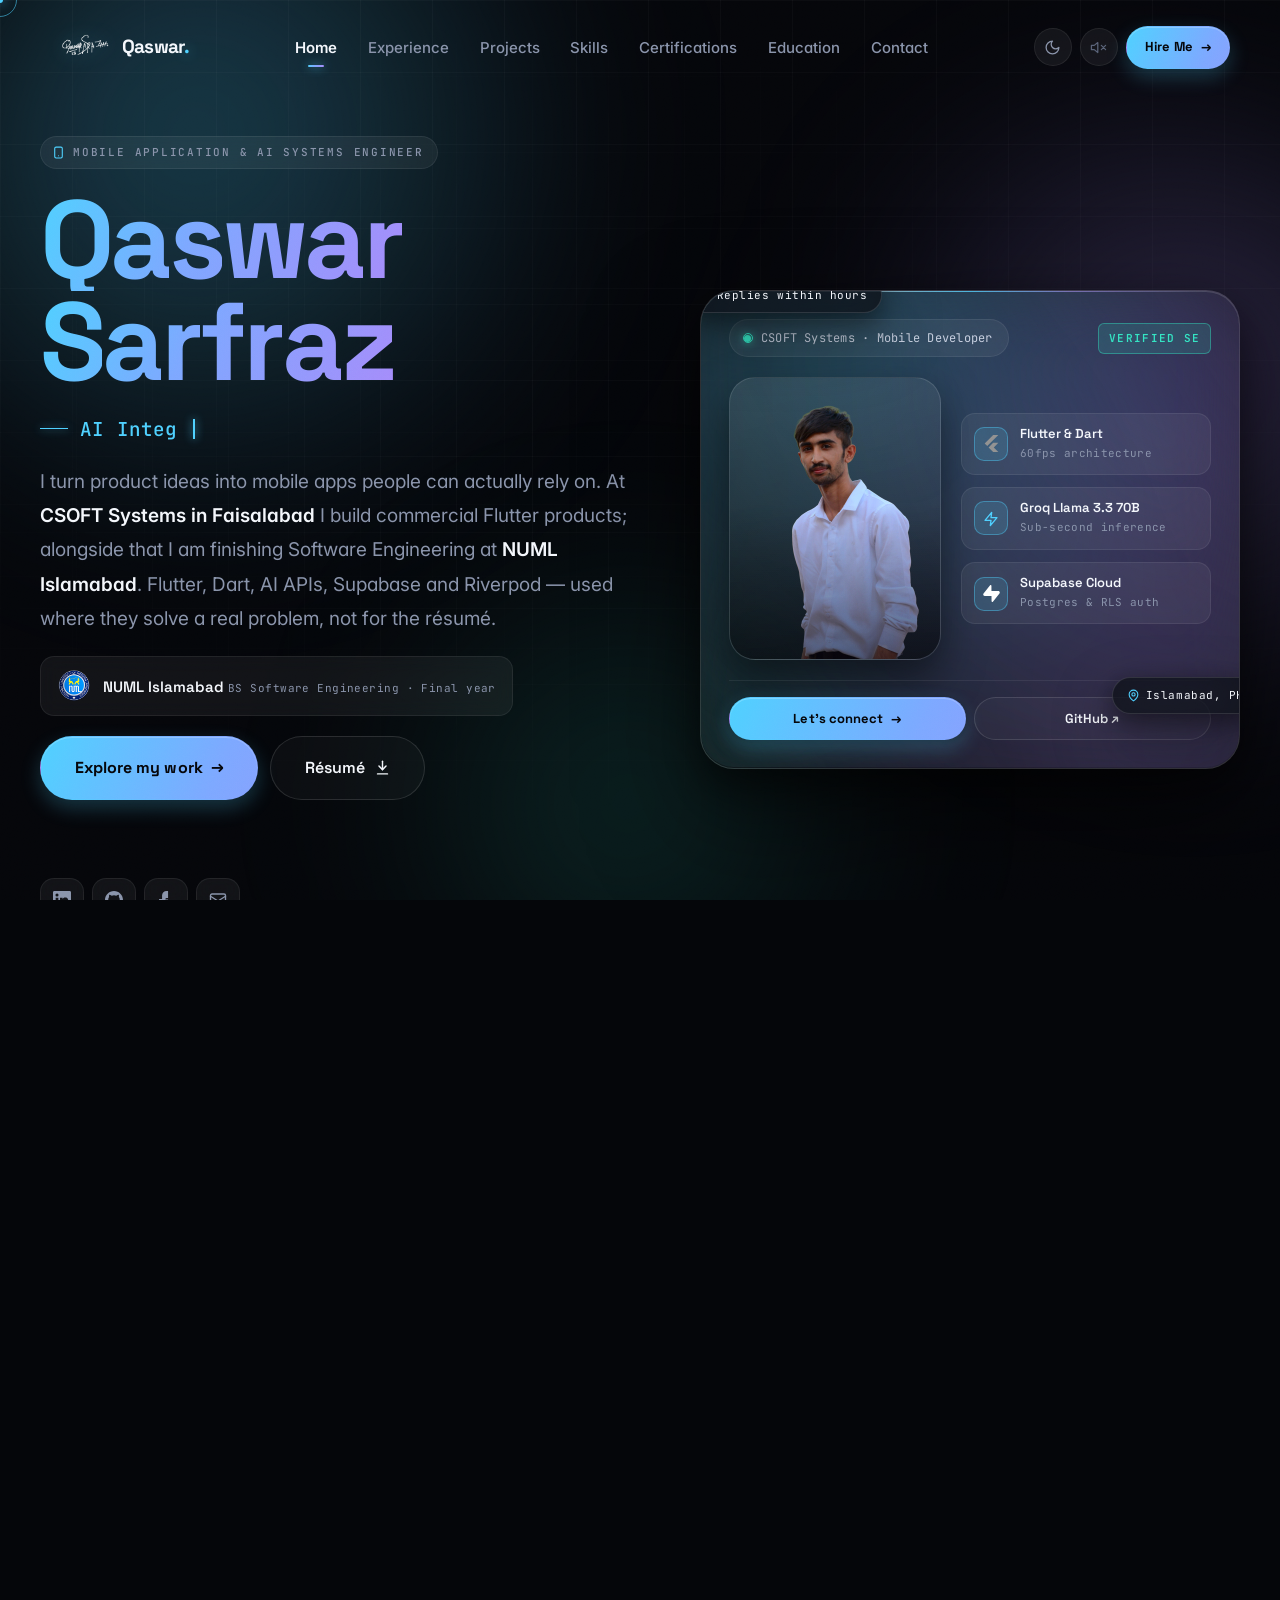
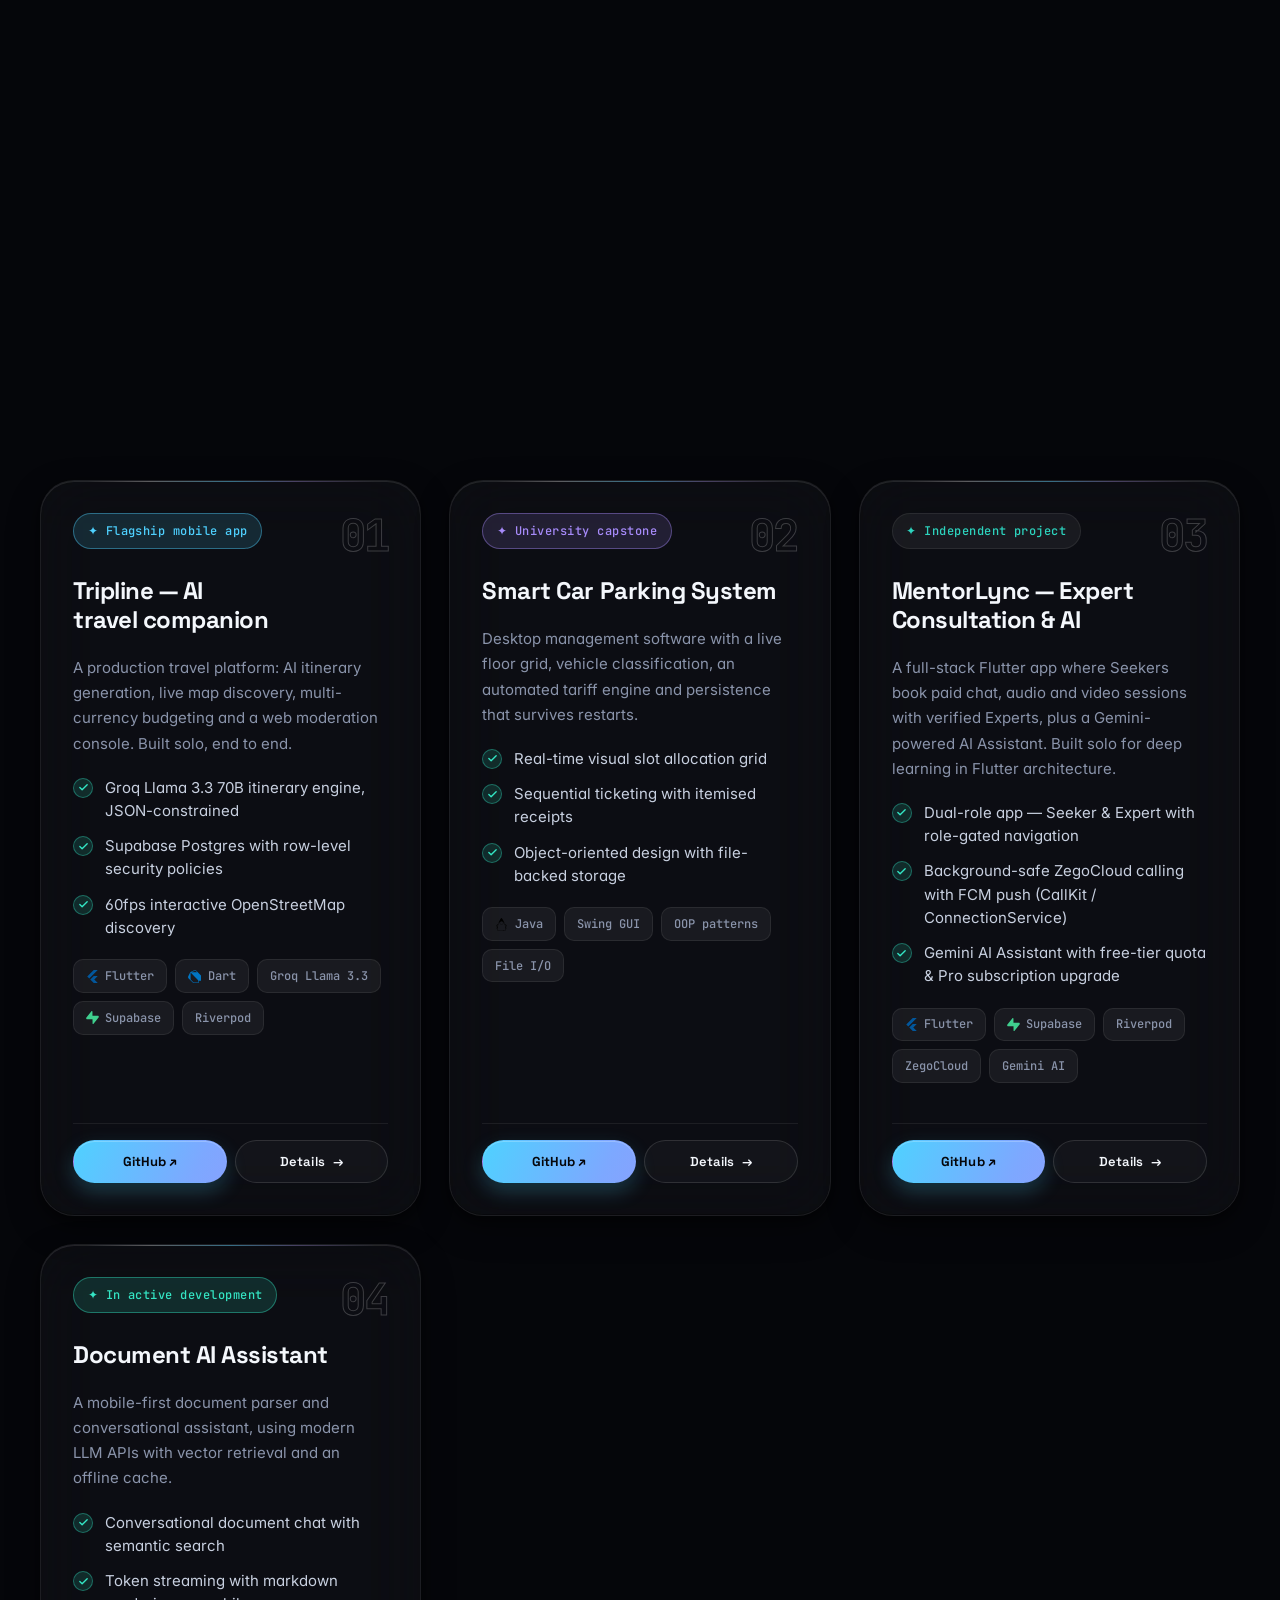
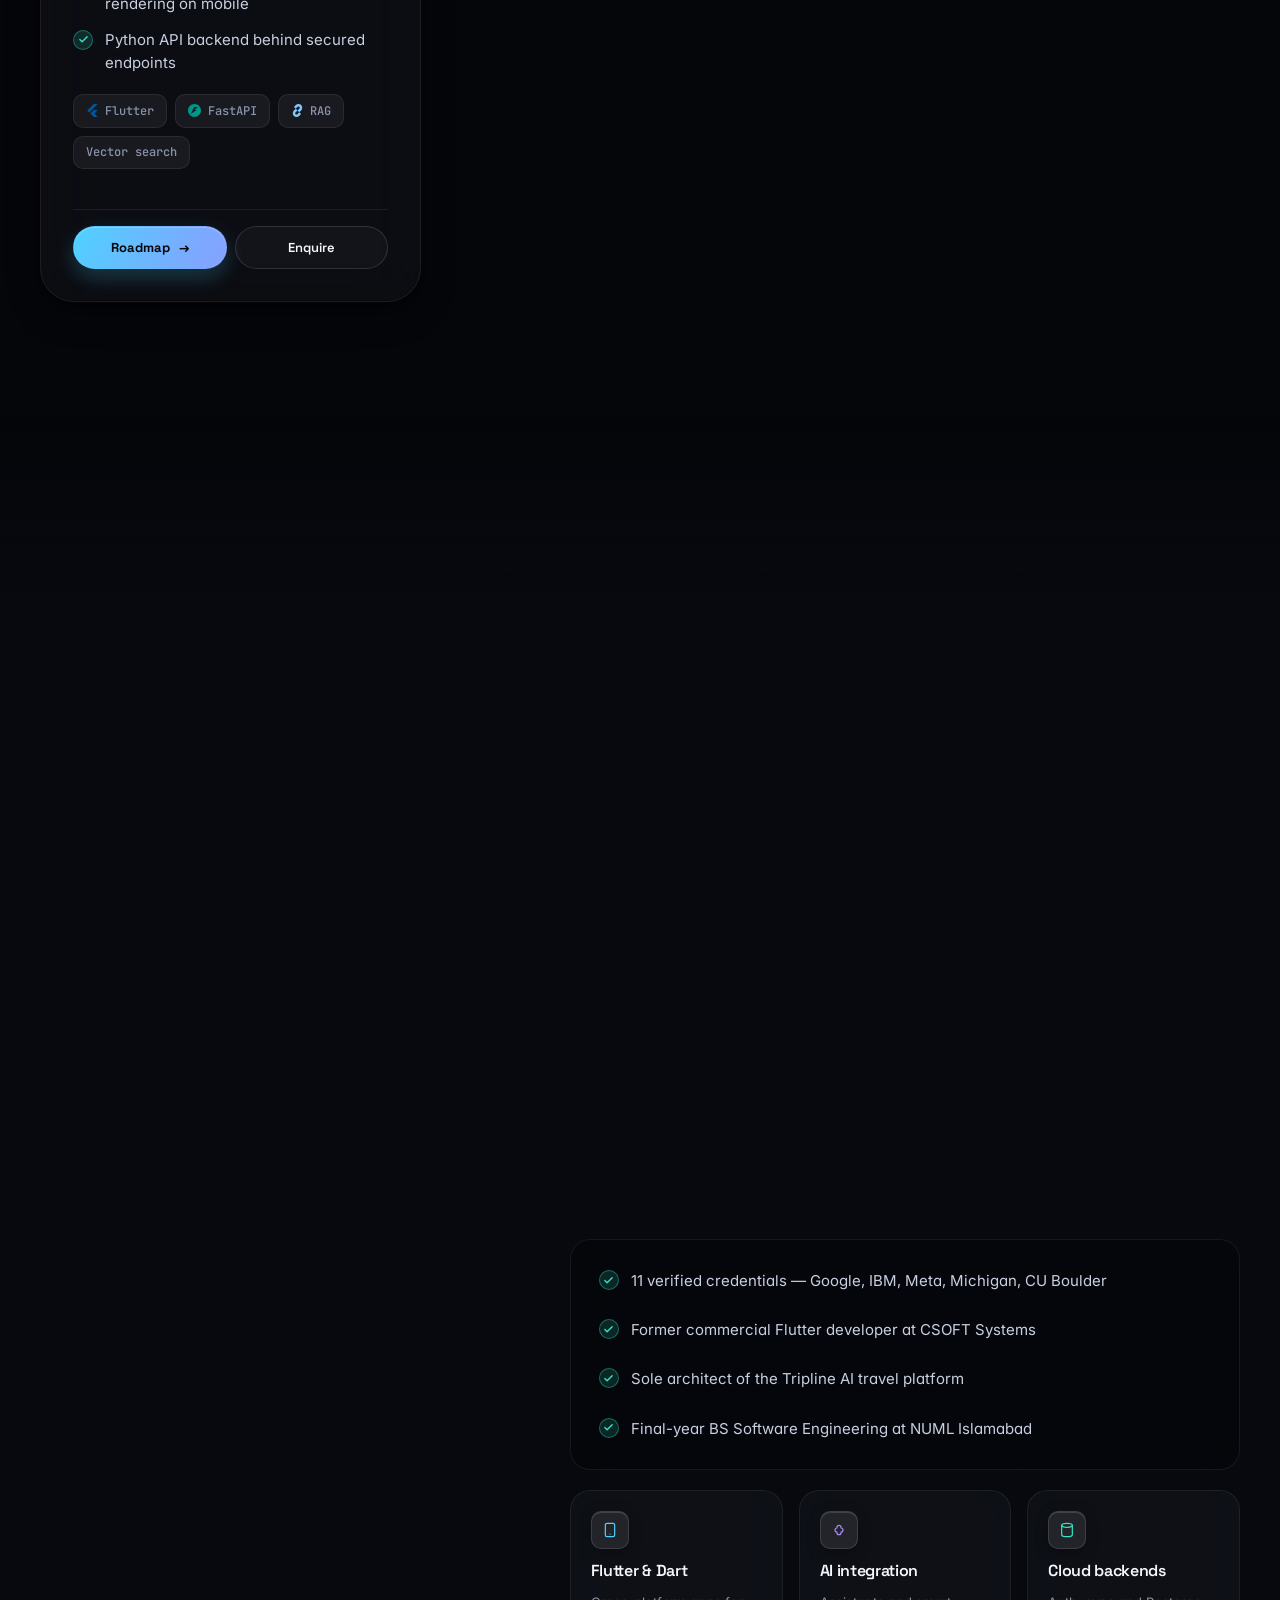
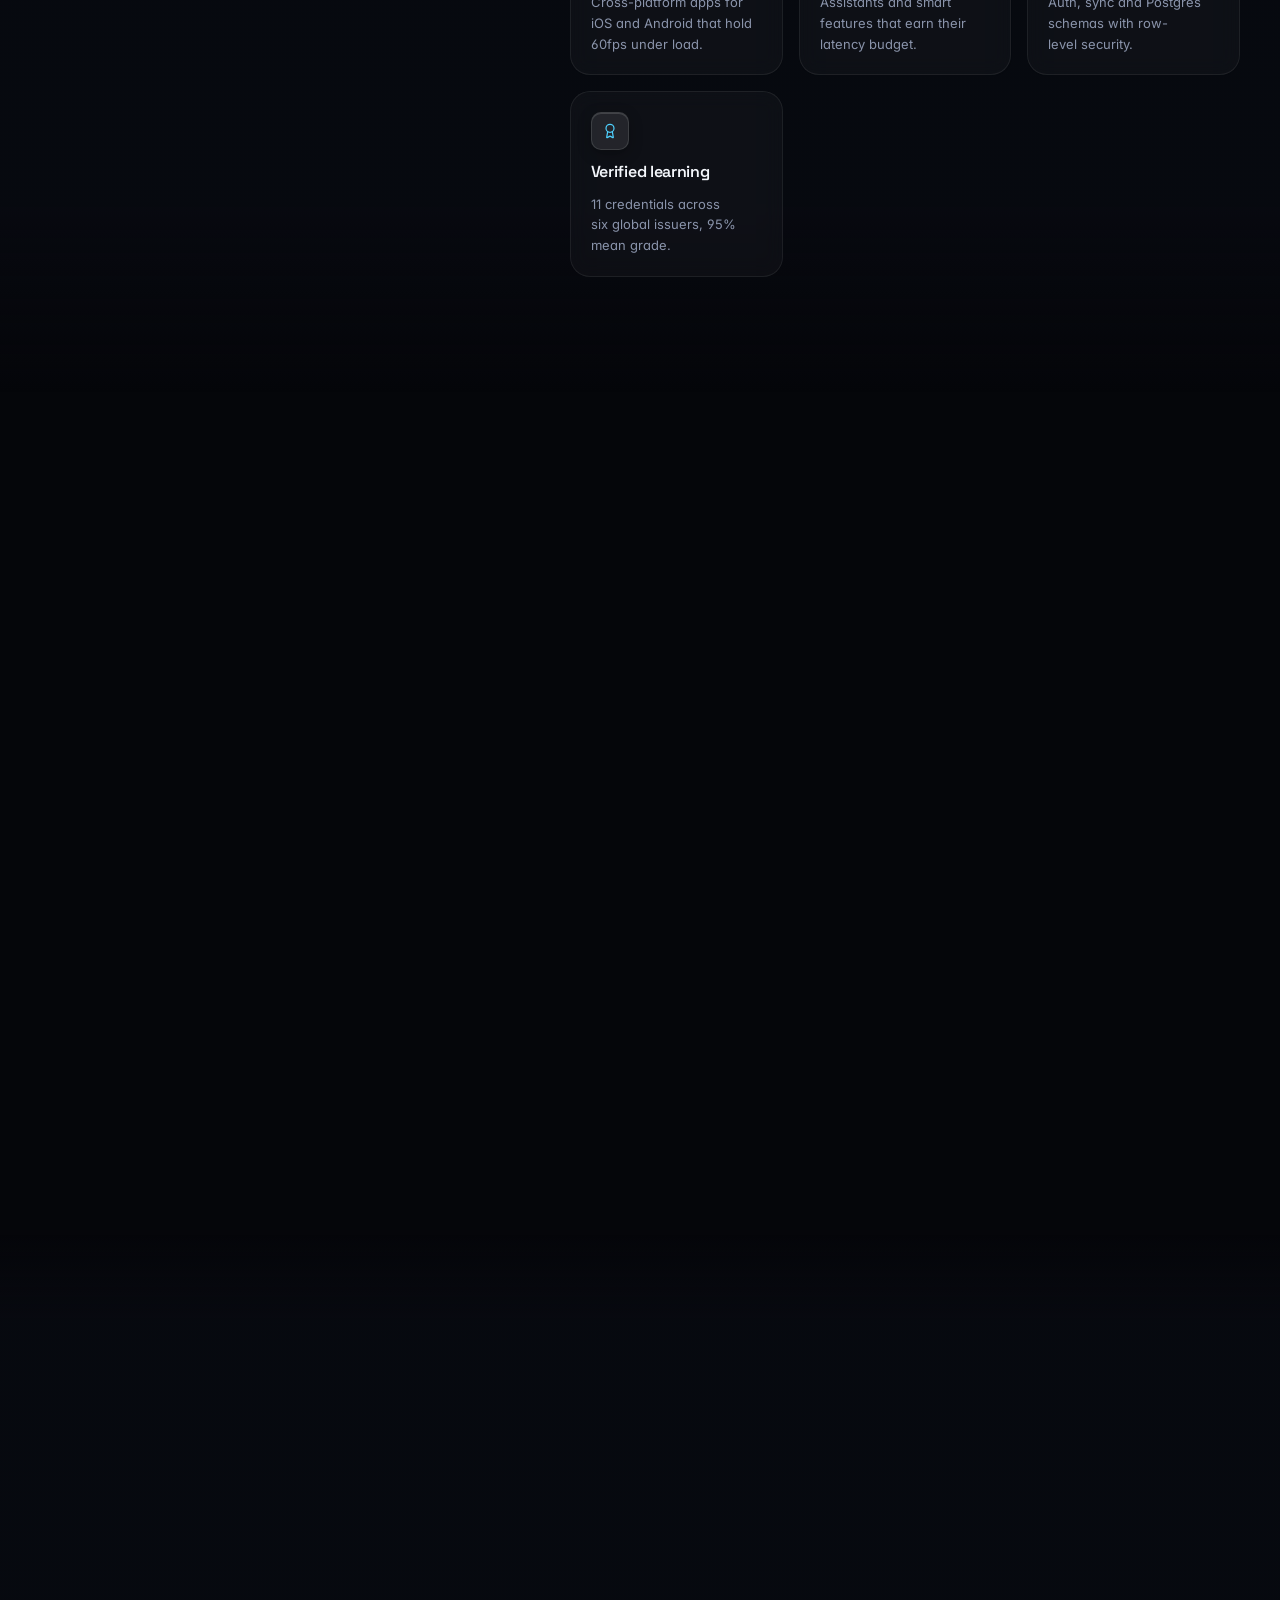
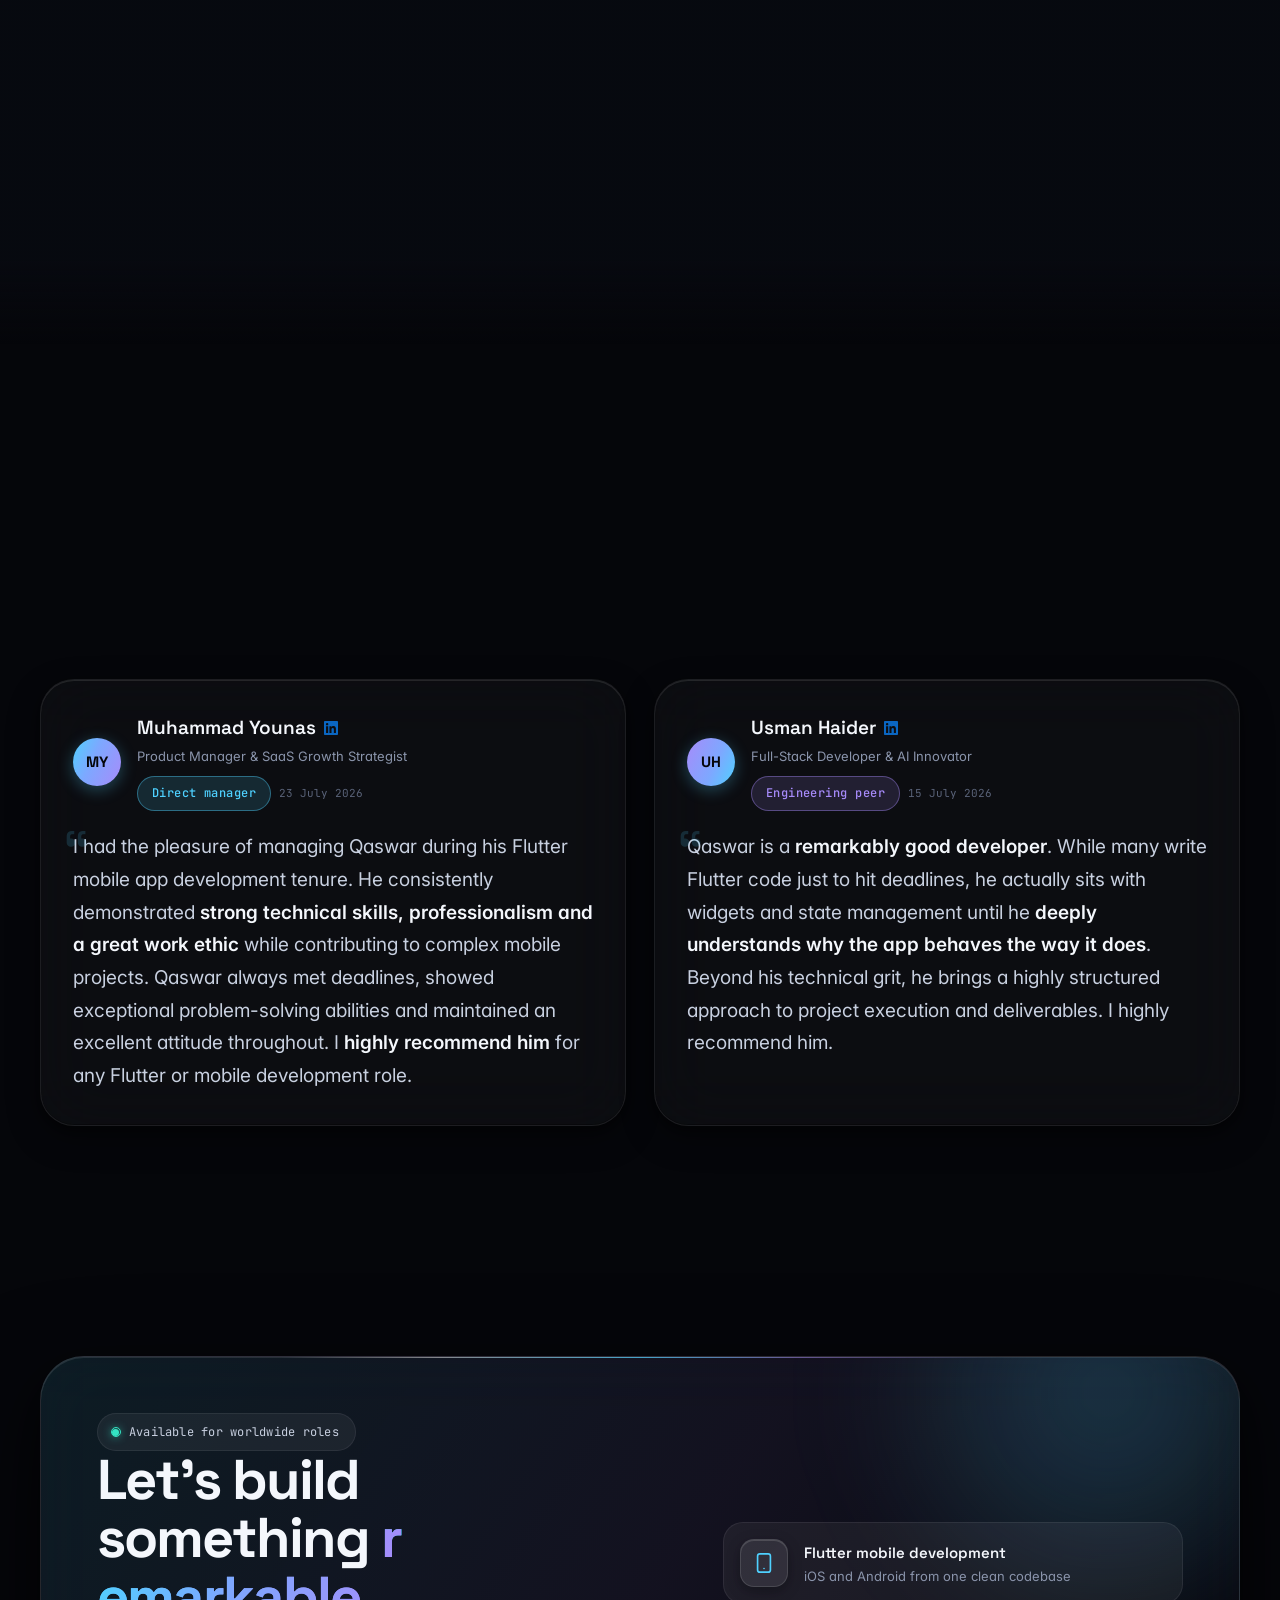
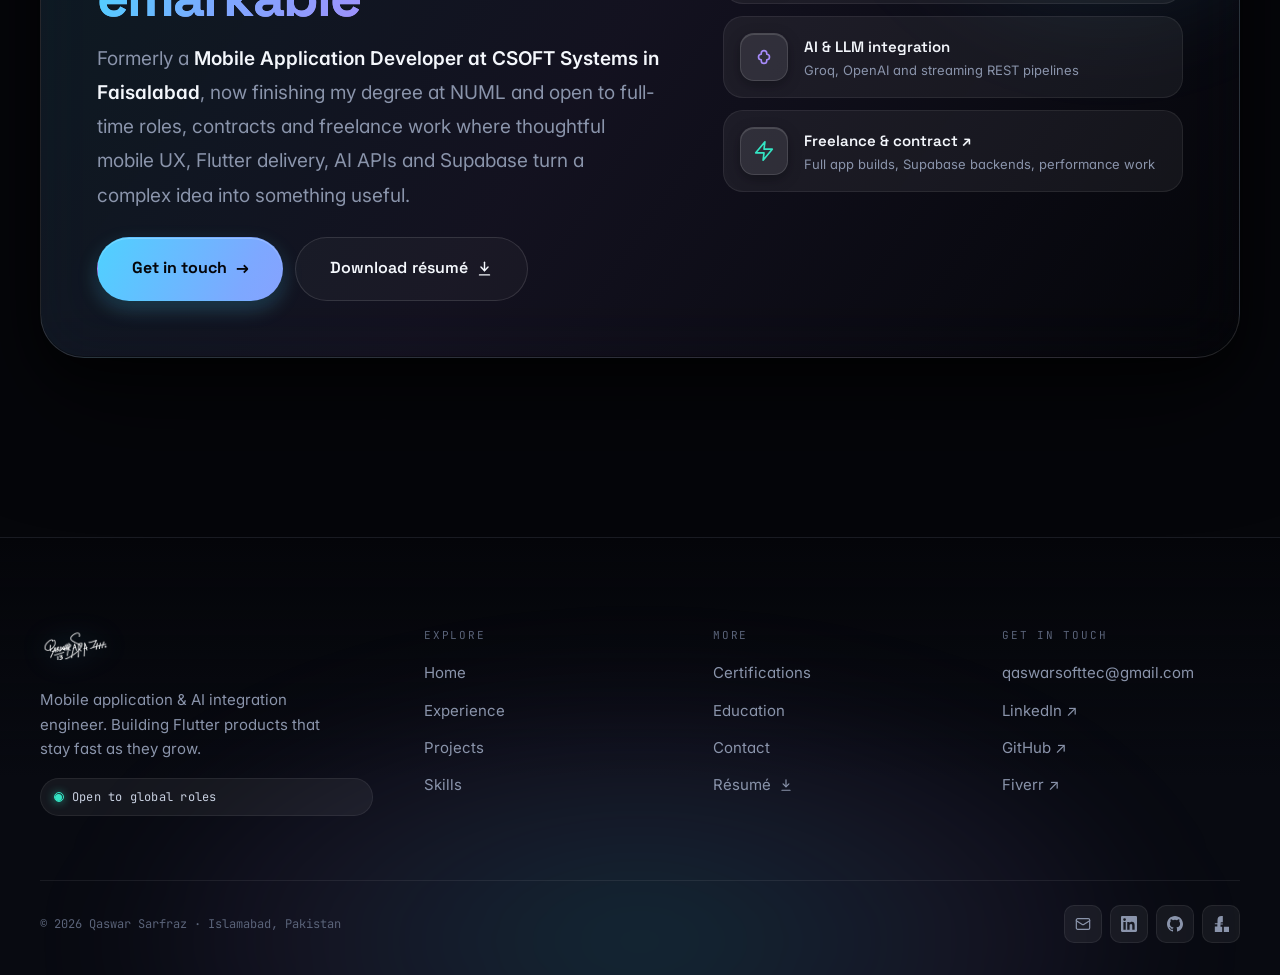
==== commit 8922ef65: "feat: add MentorLync to homepage projects section - Bump 'Products built' counter 2→3, update sub-la" ====
--- a/index.html
+++ b/index.html
@@ -386,8 +386,8 @@
           </div>
           <div class="metric">
             <span class="metric-lbl">Products built end to end</span>
-            <span class="metric-val" data-count="2">0</span>
-            <span class="metric-sub">Tripline · Smart Car Parking</span>
+            <span class="metric-val" data-count="3">0</span>
+            <span class="metric-sub">Tripline · MentorLync · Parking</span>
           </div>
           <div class="metric">
             <span class="metric-lbl">NUML semester</span>
@@ -427,11 +427,11 @@
             </span>
             <span class="portal-label">Parking System</span>
           </a>
-          <a href="projects.html" class="portal">
+          <a href="projects.html#mentorlync" class="portal">
             <span class="portal-ring" aria-hidden="true">
-              <svg viewBox="0 0 24 24" fill="none" stroke="currentColor" stroke-width="1.8" stroke-linecap="round" stroke-linejoin="round"><path d="M14 2H6a2 2 0 0 0-2 2v16a2 2 0 0 0 2 2h12a2 2 0 0 0 2-2V8Z"/><polyline points="14 2 14 8 20 8"/><path d="M9 13h6M9 17h4"/></svg>
-            </span>
-            <span class="portal-label">Document AI</span>
+              <svg viewBox="0 0 24 24" fill="none" stroke="currentColor" stroke-width="1.8" stroke-linecap="round" stroke-linejoin="round"><path d="M17 21v-2a4 4 0 0 0-4-4H5a4 4 0 0 0-4 4v2"/><circle cx="9" cy="7" r="4"/><path d="M23 21v-2a4 4 0 0 0-3-3.87"/><path d="M16 3.13a4 4 0 0 1 0 7.75"/></svg>
+            </span>
+            <span class="portal-label">MentorLync</span>
           </a>
           <a href="skills.html" class="portal">
             <span class="portal-ring" aria-hidden="true">
@@ -535,11 +535,51 @@
             </div>
           </article>
 
-          <article class="proj-card" data-cat="mobile ai" data-tilt="5" data-reveal="up" data-reveal-delay="180">
+          <article class="proj-card" id="mentorlync" data-cat="mobile ai" data-tilt="5" data-reveal="up" data-reveal-delay="180">
+            <span class="sheen" aria-hidden="true"></span>
+            <div class="proj-top">
+              <span class="pill" style="--pill-bg:color-mix(in srgb,#0d9488 15%,transparent);--pill-border:color-mix(in srgb,#0d9488 40%,transparent);color:#2dd4bf;">✦ Independent project</span>
+              <span class="num-badge" aria-hidden="true">03</span>
+            </div>
+            <h3 class="proj-title">MentorLync — Expert Consultation &amp; AI</h3>
+            <p class="proj-desc">
+              A full-stack Flutter app where Seekers book paid chat, audio and
+              video sessions with verified Experts, plus a Gemini-powered AI
+              Assistant. Built solo for deep learning in Flutter architecture.
+            </p>
+            <div class="feat-list">
+              <div class="feat-row">
+                <span class="feat-check" aria-hidden="true"><svg viewBox="0 0 24 24" fill="none" stroke="currentColor" stroke-linecap="round" stroke-linejoin="round"><polyline points="20 6 9 17 4 12"/></svg></span>
+                <span>Dual-role app — Seeker &amp; Expert with role-gated navigation</span>
+              </div>
+              <div class="feat-row">
+                <span class="feat-check" aria-hidden="true"><svg viewBox="0 0 24 24" fill="none" stroke="currentColor" stroke-linecap="round" stroke-linejoin="round"><polyline points="20 6 9 17 4 12"/></svg></span>
+                <span>Background-safe ZegoCloud calling with FCM push (CallKit / ConnectionService)</span>
+              </div>
+              <div class="feat-row">
+                <span class="feat-check" aria-hidden="true"><svg viewBox="0 0 24 24" fill="none" stroke="currentColor" stroke-linecap="round" stroke-linejoin="round"><polyline points="20 6 9 17 4 12"/></svg></span>
+                <span>Gemini AI Assistant with free-tier quota &amp; Pro subscription upgrade</span>
+              </div>
+            </div>
+            <div class="chip-row">
+              <span class="chip"><img src="assets/icons/tech/flutter.svg" alt="" loading="lazy">Flutter</span>
+              <span class="chip"><img src="assets/icons/tech/supabase.svg" alt="" loading="lazy">Supabase</span>
+              <span class="chip">Riverpod</span>
+              <span class="chip">ZegoCloud</span>
+              <span class="chip">Gemini AI</span>
+            </div>
+            <div class="proj-spacer"></div>
+            <div class="proj-actions">
+              <a href="https://github.com/QaswarSarfrazcodes/MentorLync" target="_blank" rel="noopener noreferrer" class="btn btn-sm btn-primary">GitHub ↗</a>
+              <a href="projects.html" class="btn btn-sm btn-outline">Details <span class="btn-arrow">→</span></a>
+            </div>
+          </article>
+
+          <article class="proj-card" data-cat="mobile ai" data-tilt="5" data-reveal="up" data-reveal-delay="270">
             <span class="sheen" aria-hidden="true"></span>
             <div class="proj-top">
               <span class="pill pill--mint">✦ In active development</span>
-              <span class="num-badge" aria-hidden="true">03</span>
+              <span class="num-badge" aria-hidden="true">04</span>
             </div>
             <h3 class="proj-title">Document AI Assistant</h3>
             <p class="proj-desc">
